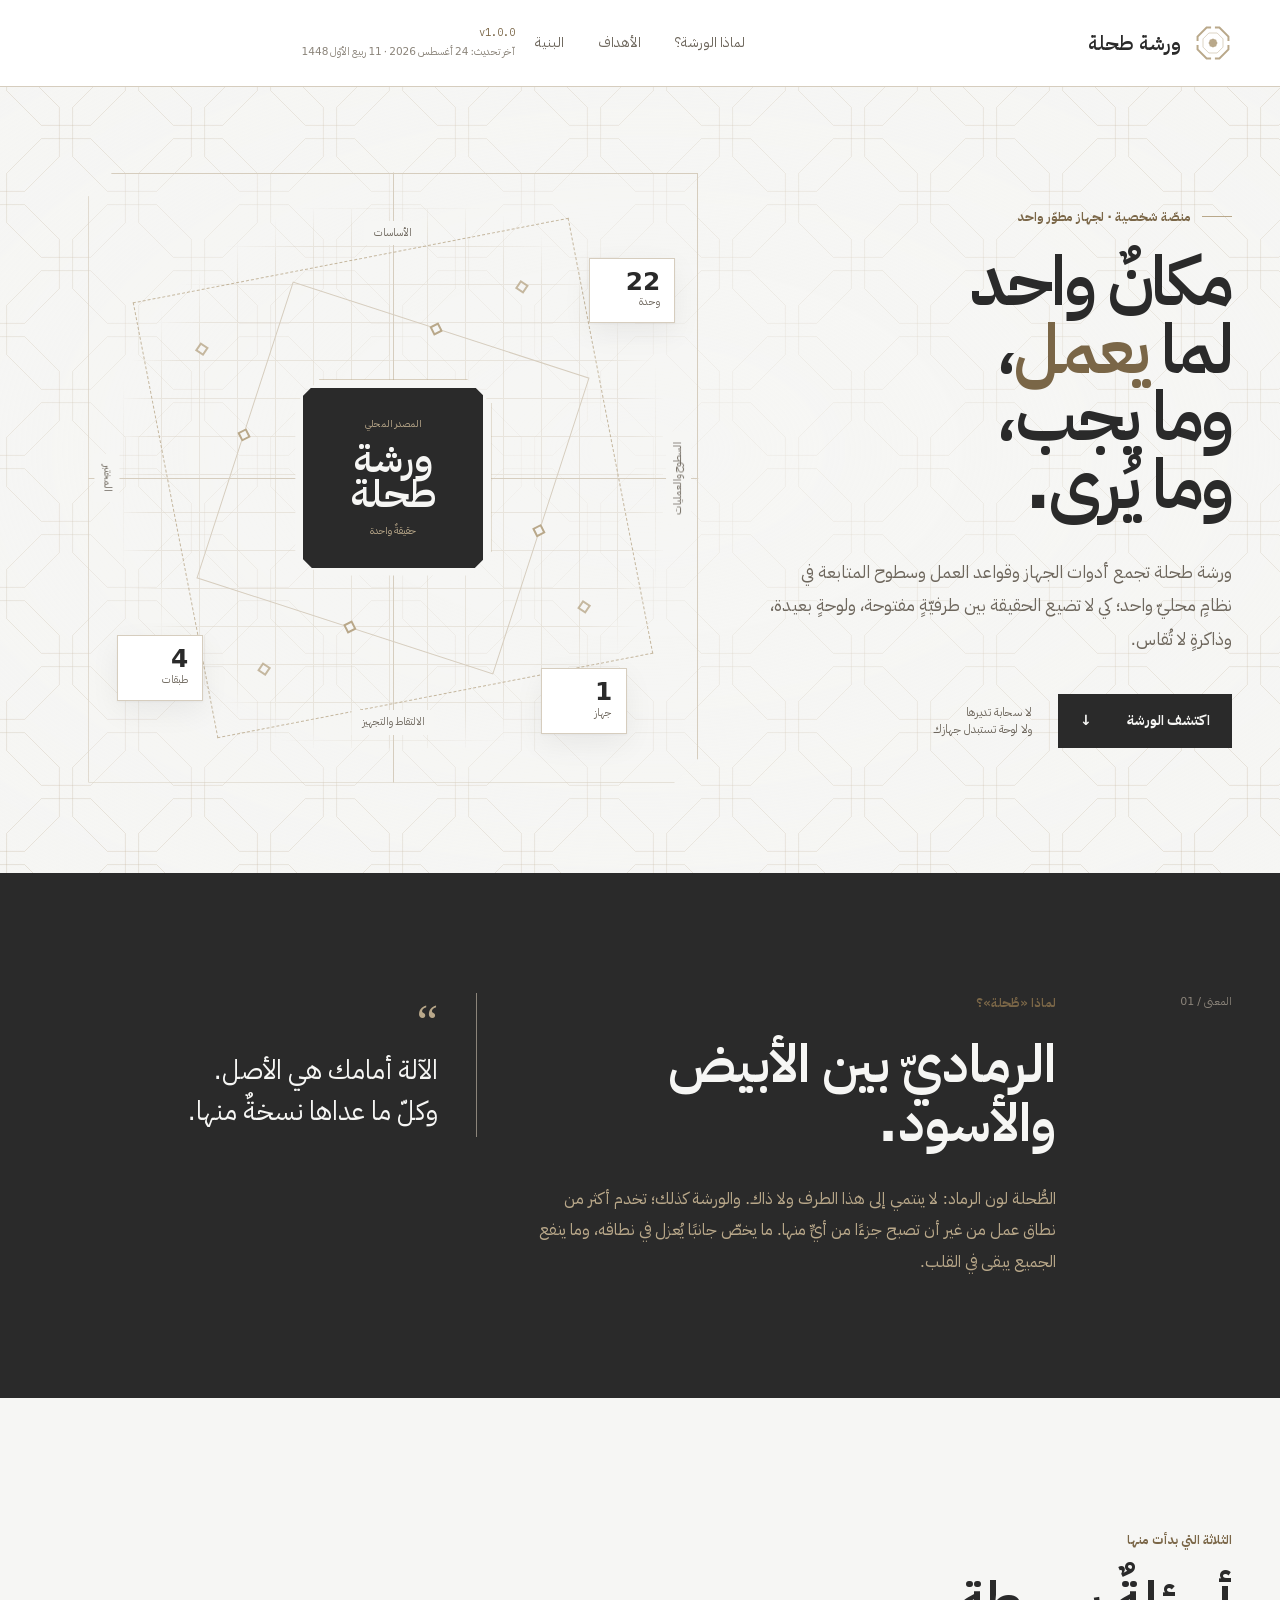
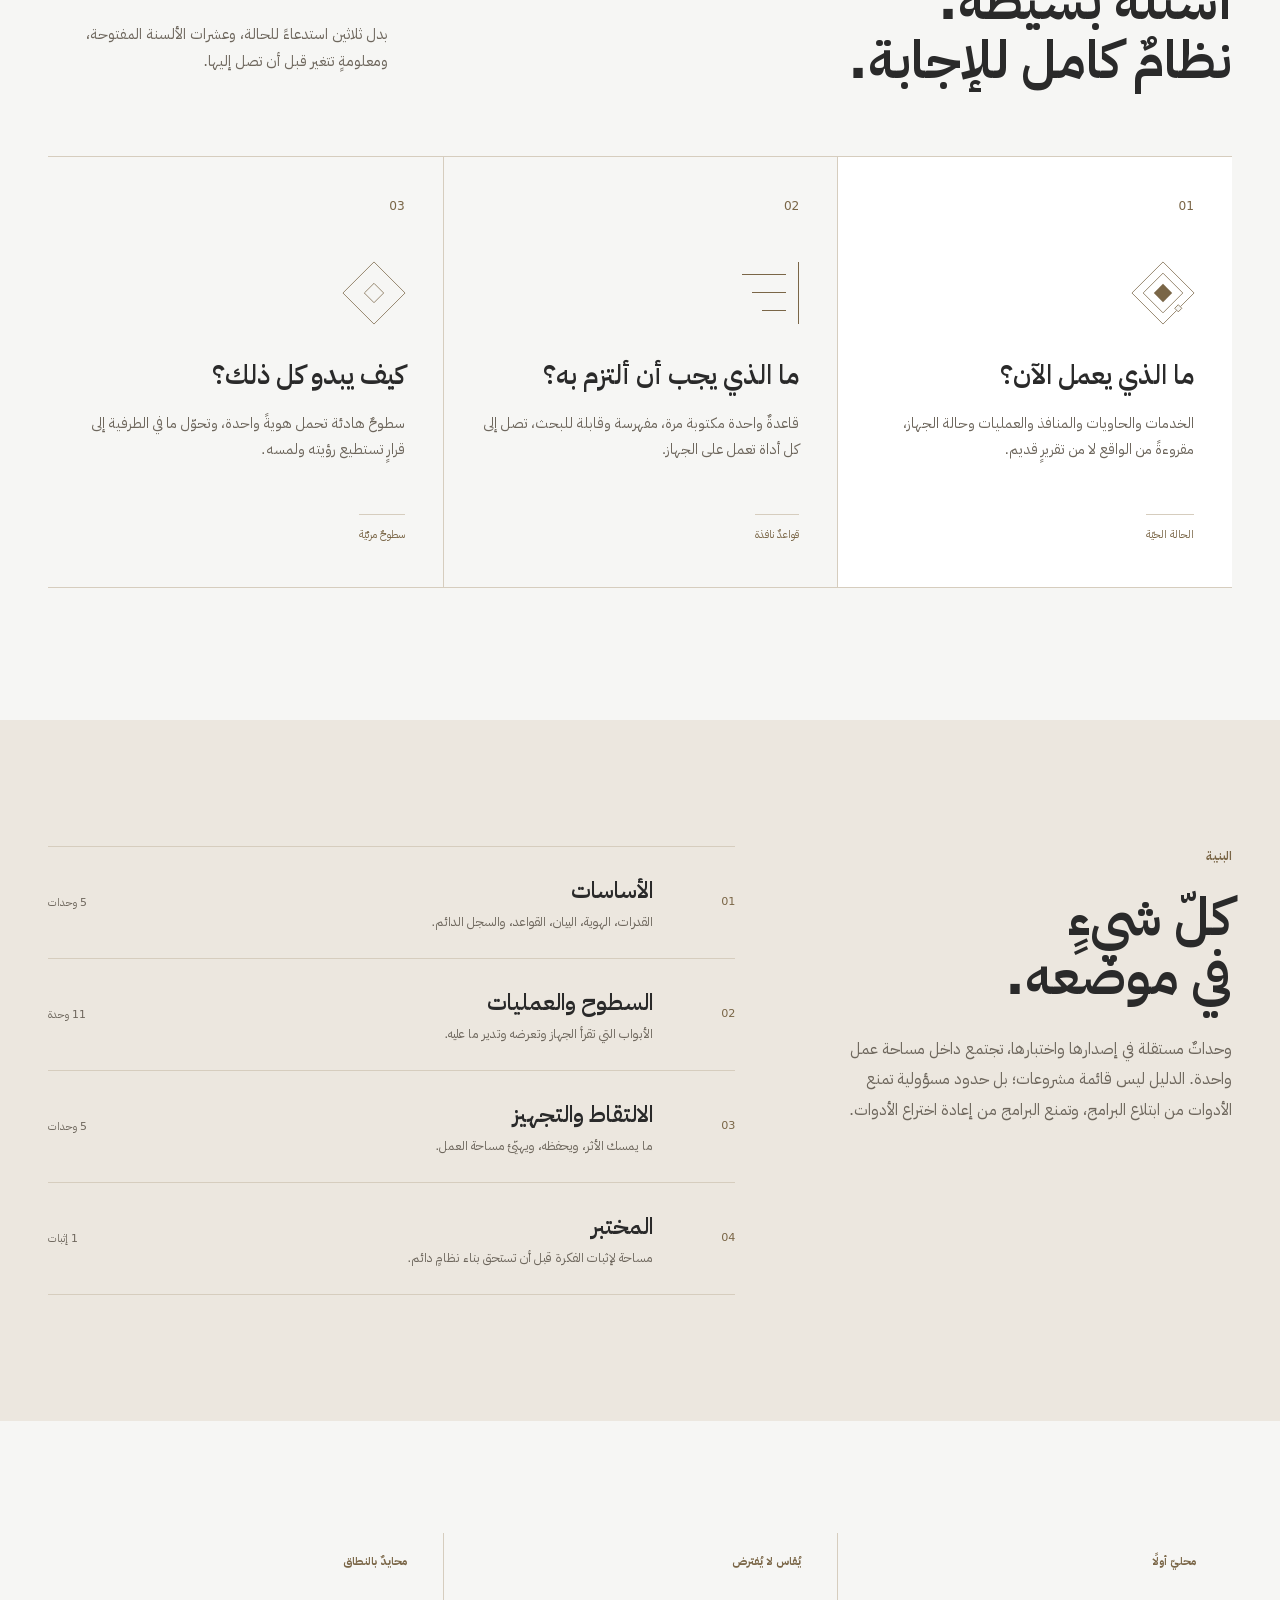
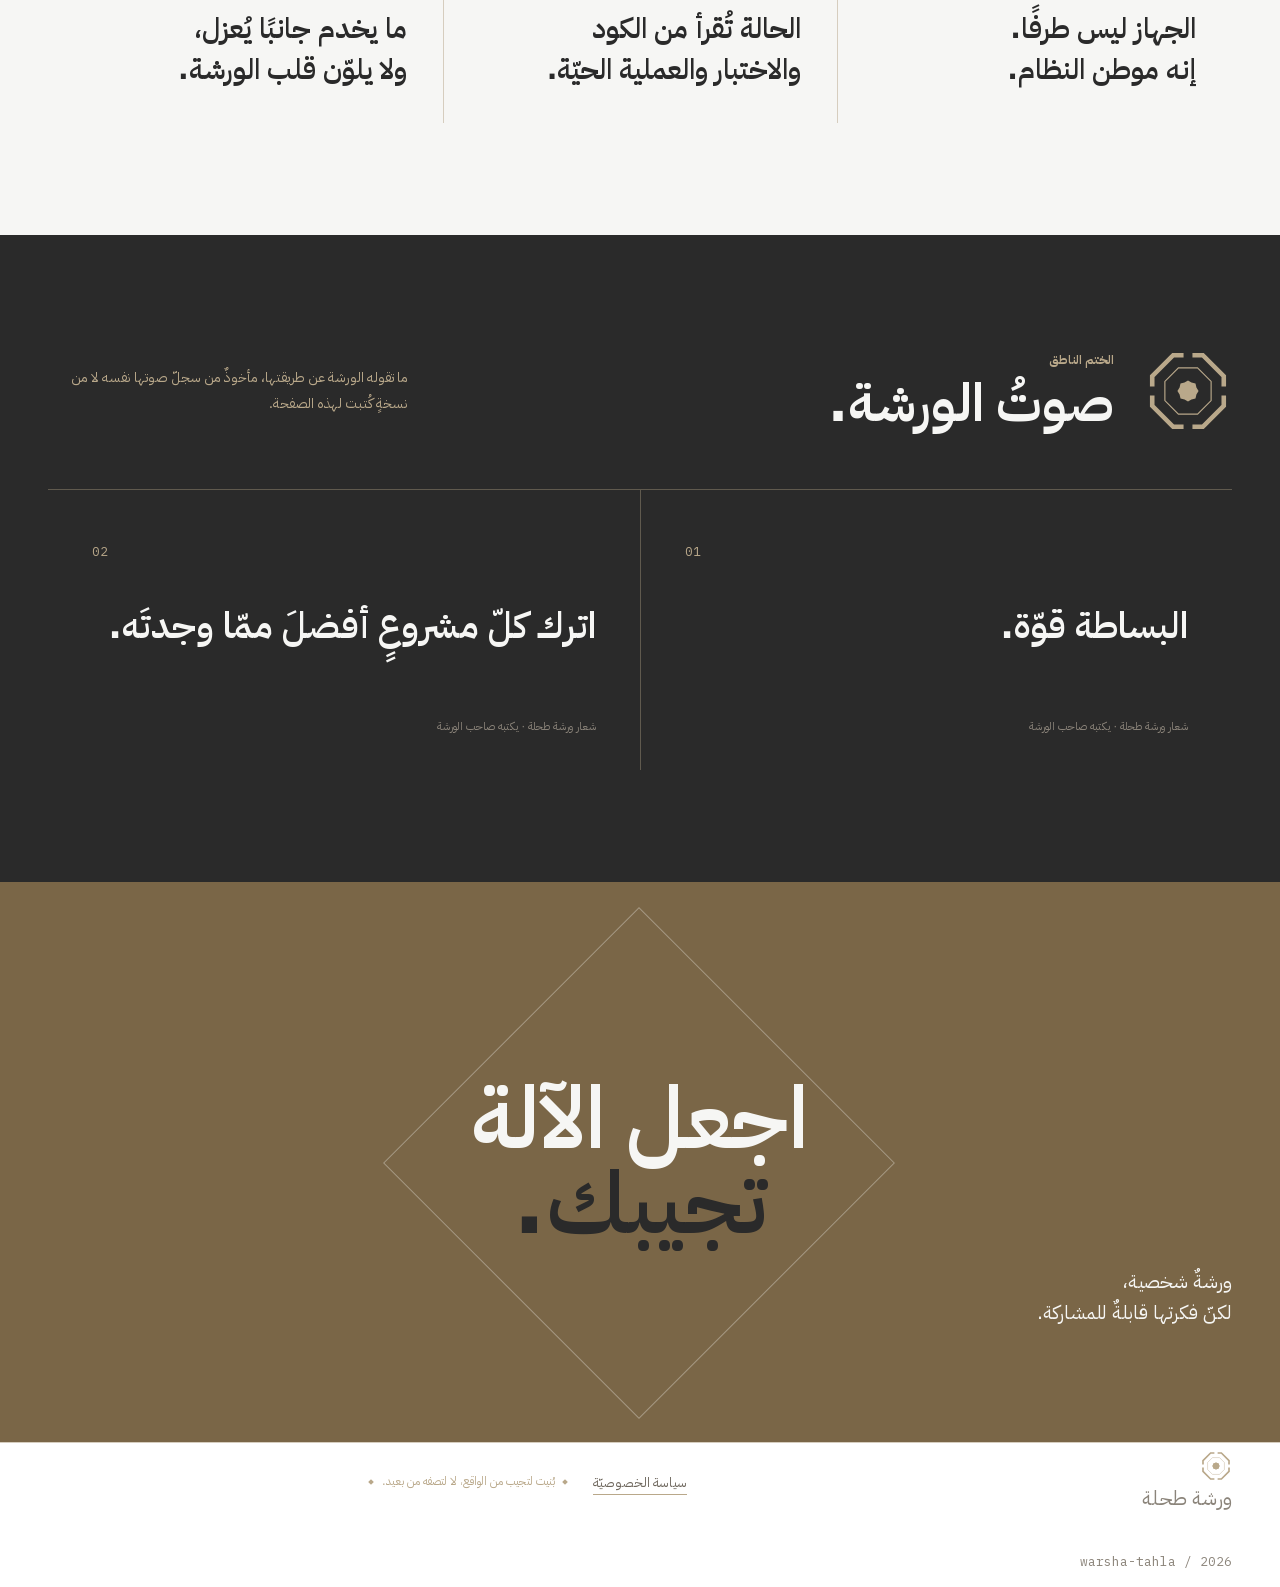
==== index.html @ 2d92975a "The header obeys the identity, and the privacy link is somewhere you can see it" ====
<!doctype html>
<html lang="ar" dir="rtl">
  <head>
    <meta charset="utf-8">
    <meta name="viewport" content="width=device-width, initial-scale=1">
    <meta name="description" content="ورشة طحلة — منصّة شخصية تجمع أدوات جهاز المطوّر وقواعده وسطوحه في مكان واحد.">
    <meta name="theme-color" content="#ece7df">
    <title>ورشة طحلة — مكانٌ واحد لما يعمل وما يجب وما يُرى</title>
    <link rel="icon" type="image/svg+xml" href="./assets/almukhtar-identity/marks/mark.svg">
    <link rel="stylesheet" href="./assets/almukhtar-identity/css/tokens.css">
    <link rel="stylesheet" href="./assets/almukhtar-identity/css/base.css">
    <link rel="stylesheet" href="./assets/almukhtar-identity/css/primitives.css">
    <link rel="stylesheet" href="./styles.css">
  </head>
  <body class="mz-sheet">
    <header class="mz-topbar mz-topbar--flush">
      <div class="site-header mz-topbar-frame">
      <a class="wordmark mz-brand" href="#top" aria-label="ورشة طحلة — الصفحة الرئيسية">
        <img class="wordmark-mark" src="./assets/almukhtar-identity/marks/mark.svg" alt="" width="40" height="40">
        <span>ورشة طحلة</span>
      </a>
      <nav class="mz-topbar-center" aria-label="التنقّل الرئيسي">
        <a href="#purpose">لماذا الورشة؟</a>
        <a href="#goals">الأهداف</a>
        <a href="#architecture">البنية</a>
      </nav>
      <p class="build-stamp"><span dir="ltr">v1.0.0</span><span>آخر تحديث: 24 أغسطس 2026 · 11 ربيع الأوّل 1448</span></p>
      </div>
    </header>

    <main id="top">
      <section class="hero" aria-labelledby="hero-title">
        <div class="hero-copy">
          <p class="eyebrow"><span></span> منصّة شخصية · لجهاز مطوّر واحد</p>
          <h1 id="hero-title">مكانٌ واحد<br>لما <em>يعمل</em>، وما يجب،<br>وما يُرى.</h1>
          <p class="hero-lead">ورشة طحلة تجمع أدوات الجهاز وقواعد العمل وسطوح المتابعة في نظامٍ محليّ واحد؛ كي لا تضيع الحقيقة بين طرفيّةٍ مفتوحة، ولوحةٍ بعيدة، وذاكرةٍ لا تُقاس.</p>
          <div class="hero-actions">
            <a class="primary-action" href="#goals">اكتشف الورشة <span aria-hidden="true">↓</span></a>
            <span class="quiet-note">لا سحابة تديرها<br>ولا لوحة تستبدل جهازك</span>
          </div>
        </div>

        <div class="workshop-map" role="img" aria-label="مخطط يضع ورشة طحلة في مركز أربع طبقات: الأساسات، السطوح والعمليات، الالتقاط والتجهيز، والمختبر">
          <div class="map-grid" aria-hidden="true"></div>
          <span class="map-label label-top">الأساسات</span>
          <span class="map-label label-right">السطوح والعمليات</span>
          <span class="map-label label-bottom">الالتقاط والتجهيز</span>
          <span class="map-label label-left">المختبر</span>
          <div class="orbit orbit-outer" aria-hidden="true">
            <i class="node n1"></i><i class="node n2"></i><i class="node n3"></i><i class="node n4"></i>
          </div>
          <div class="orbit orbit-inner" aria-hidden="true">
            <i class="node n5"></i><i class="node n6"></i><i class="node n7"></i><i class="node n8"></i>
          </div>
          <div class="map-core">
            <span class="core-kicker">المصدر المحلي</span>
            <strong>ورشة<br>طحلة</strong>
            <small>حقيقةٌ واحدة</small>
          </div>
          <span class="map-count count-one"><b>22</b> وحدة</span>
          <span class="map-count count-two"><b>4</b> طبقات</span>
          <span class="map-count count-three"><b>1</b> جهاز</span>
        </div>
      </section>

      <section class="manifesto" id="purpose" aria-labelledby="purpose-title">
        <div class="section-number">01 / المعنى</div>
        <div class="manifesto-copy">
          <p class="section-kicker">لماذا «طُحلة»؟</p>
          <h2 id="purpose-title">الرماديّ بين الأبيض والأسود.</h2>
          <p>الطُّحلة لون الرماد: لا ينتمي إلى هذا الطرف ولا ذاك. والورشة كذلك؛ تخدم أكثر من نطاق عمل من غير أن تصبح جزءًا من أيٍّ منها. ما يخصّ جانبًا يُعزل في نطاقه، وما ينفع الجميع يبقى في القلب.</p>
        </div>
        <blockquote>
          <span aria-hidden="true">“</span>
          <p>الآلة أمامك هي الأصل.<br>وكلّ ما عداها نسخةٌ منها.</p>
        </blockquote>
      </section>

      <section class="goals" id="goals" aria-labelledby="goals-title">
        <div class="section-heading">
          <div>
            <p class="section-kicker">الثلاثة التي بدأت منها</p>
            <h2 id="goals-title">أسئلةٌ بسيطة.<br>نظامٌ كامل للإجابة.</h2>
          </div>
          <p>بدل ثلاثين استدعاءً للحالة، وعشرات الألسنة المفتوحة، ومعلومةٍ تتغير قبل أن تصل إليها.</p>
        </div>

        <div class="goal-list">
          <article class="goal-card goal-active">
            <span class="goal-index">01</span>
            <div class="goal-icon pulse-icon" aria-hidden="true"><i></i></div>
            <h3>ما الذي يعمل الآن؟</h3>
            <p>الخدمات والحاويات والمنافذ والعمليات وحالة الجهاز، مقروءةً من الواقع لا من تقريرٍ قديم.</p>
            <span class="goal-tag">الحالة الحيّة</span>
          </article>
          <article class="goal-card">
            <span class="goal-index">02</span>
            <div class="goal-icon rule-icon" aria-hidden="true"><i></i><i></i><i></i></div>
            <h3>ما الذي يجب أن ألتزم به؟</h3>
            <p>قاعدةٌ واحدة مكتوبة مرة، مفهرسة وقابلة للبحث، تصل إلى كل أداة تعمل على الجهاز.</p>
            <span class="goal-tag">قواعدٌ نافذة</span>
          </article>
          <article class="goal-card">
            <span class="goal-index">03</span>
            <div class="goal-icon view-icon" aria-hidden="true"><i></i></div>
            <h3>كيف يبدو كل ذلك؟</h3>
            <p>سطوحٌ هادئة تحمل هويةً واحدة، وتحوّل ما في الطرفية إلى قرارٍ تستطيع رؤيته ولمسه.</p>
            <span class="goal-tag">سطوحٌ مرئيّة</span>
          </article>
        </div>
      </section>

      <section class="architecture" id="architecture" aria-labelledby="architecture-title">
        <div class="architecture-copy">
          <p class="section-kicker">البنية</p>
          <h2 id="architecture-title">كلّ شيءٍ<br>في موضعه.</h2>
          <p>وحداتٌ مستقلة في إصدارها واختبارها، تجتمع داخل مساحة عمل واحدة. الدليل ليس قائمة مشروعات؛ بل حدود مسؤولية تمنع الأدوات من ابتلاع البرامج، وتمنع البرامج من إعادة اختراع الأدوات.</p>
        </div>
        <ol class="layer-list">
          <li>
            <span class="layer-number">01</span>
            <div><h3>الأساسات</h3><p>القدرات، الهوية، البيان، القواعد، والسجل الدائم.</p></div>
            <span class="layer-count">5 وحدات</span>
          </li>
          <li>
            <span class="layer-number">02</span>
            <div><h3>السطوح والعمليات</h3><p>الأبواب التي تقرأ الجهاز وتعرضه وتدير ما عليه.</p></div>
            <span class="layer-count">11 وحدة</span>
          </li>
          <li>
            <span class="layer-number">03</span>
            <div><h3>الالتقاط والتجهيز</h3><p>ما يمسك الأثر، ويحفظه، ويهيّئ مساحة العمل.</p></div>
            <span class="layer-count">5 وحدات</span>
          </li>
          <li>
            <span class="layer-number">04</span>
            <div><h3>المختبر</h3><p>مساحة لإثبات الفكرة قبل أن تستحق بناء نظامٍ دائم.</p></div>
            <span class="layer-count">1 إثبات</span>
          </li>
        </ol>
      </section>


      <section class="principles" aria-label="مبادئ الورشة">
        <article><span>محليّ أولًا</span><h3>الجهاز ليس طرفًا.<br>إنه موطن النظام.</h3></article>
        <article><span>يُقاس لا يُفترض</span><h3>الحالة تُقرأ من الكود<br>والاختبار والعملية الحيّة.</h3></article>
        <article><span>محايدٌ بالنطاق</span><h3>ما يخدم جانبًا يُعزل،<br>ولا يلوّن قلب الورشة.</h3></article>
      </section>

      <section class="voice" aria-labelledby="voice-title">
        <div class="voice-head">
          <img src="./assets/almukhtar-identity/marks/mark.svg" alt="" width="88" height="88">
          <div>
            <p class="section-kicker">الختم الناطق</p>
            <h2 id="voice-title">صوتُ الورشة.</h2>
          </div>
          <p>ما تقوله الورشة عن طريقتها، مأخوذٌ من سجلّ صوتها نفسه لا من نسخةٍ كُتبت لهذه الصفحة.</p>
        </div>
        <div class="voice-mottos">
        <!-- voice:start -->
          <blockquote class="voice-motto">
            <span class="voice-index" dir="ltr">01</span>
            <p>البساطة قوّة.</p>
            <cite>شعار ورشة طحلة · يكتبه صاحب الورشة</cite>
          </blockquote>
          <blockquote class="voice-motto">
            <span class="voice-index" dir="ltr">02</span>
            <p>اترك كلّ مشروعٍ أفضلَ ممّا وجدتَه.</p>
            <cite>شعار ورشة طحلة · يكتبه صاحب الورشة</cite>
          </blockquote>
        <!-- voice:end -->
        </div>
      </section>

      <section class="closing">
        <p>ورشةٌ شخصية،<br>لكنّ فكرتها قابلةٌ للمشاركة.</p>
        <h2>اجعل الآلة<br><em>تجيبك.</em></h2>
      </section>
    </main>

    <footer class="mz-footer mz-footer--document mz-footer--flush">
      <div class="footer-frame mz-footer-frame">
      <div class="mz-footer-id"><a class="wordmark footer-mark" href="#top"><img class="wordmark-mark" src="./assets/almukhtar-identity/marks/mark.svg" alt="" width="32" height="32"><span>ورشة طحلة</span></a></div>
      <p class="footer-legal"><a href="./privacy.html">سياسة الخصوصيّة</a></p>
      <p class="mz-footer-seal">بُنيت لتجيب من الواقع، لا لتصفه من بعيد.</p>
      <p class="mz-footer-stamp" dir="ltr">warsha-tahla / 2026</p>
      </div>
    </footer>
  </body>
</html>
---- assets/almukhtar-identity/css/tokens.css ----
/* Identity tokens — authored in the package as the single source of truth. */

/* ── الفاتح — الأساس — 56 رمزًا ─────────────────────────────── */
:root {
  --paper:            #f6f6f4;
  --panel:            #ffffff;
  --sand:             #ece7df;
  --edge:             #d6cdbe;
  --edge-soft:        #e6e0d6;
  --gold:             #b9a88a;
  --gold-ink:         #7a6647;
  --gold-wash:        #f2ede4;
  --ink:              #2a2a2a;
  --ink-soft:         #6e675d;
  --stone:            #8b847a;
  --girih:            url("data:image/svg+xml,<svg xmlns='http://www.w3.org/2000/svg' width='132' height='132' viewBox='0 0 132 132'><path d='M59.4,24.6L24.6,59.4L-24.6,59.4L-59.4,24.6L-59.4,-24.6L-24.6,-59.4L24.6,-59.4L59.4,-24.6Z M191.4,24.6L156.6,59.4L107.4,59.4L72.6,24.6L72.6,-24.6L107.4,-59.4L156.6,-59.4L191.4,-24.6Z M59.4,156.6L24.6,191.4L-24.6,191.4L-59.4,156.6L-59.4,107.4L-24.6,72.6L24.6,72.6L59.4,107.4Z M191.4,156.6L156.6,191.4L107.4,191.4L72.6,156.6L72.6,107.4L107.4,72.6L156.6,72.6L191.4,107.4Z M125.4,90.6L90.6,125.4L41.4,125.4L6.6,90.6L6.6,41.4L41.4,6.6L90.6,6.6L125.4,41.4Z' fill='none' stroke='%23b9a88a' stroke-width='1' stroke-opacity='.28'/></svg>");
  --code-bg:          #fbfaf8;
  --signal-ok:        #0f7b3e;
  --signal-ok-wash:   #e8f6ec;
  --signal-warn:      #b45309;
  --signal-warn-wash: #fef4e8;
  --signal-bad:       #c62828;
  --signal-bad-wash:  #fdeaea;
  --signal-idle:      #6e675d;
  --signal-idle-wash: #eeece7;
  /* السلّم — ستّةُ ألوانٍ للحساب والوسم، حِبرًا وغُسالةً كالإشارات — ADR-0006 */
  --accent-gold:        #7a6647;
  --accent-gold-wash:   #f2ede4;
  --accent-clay:        #9a5b3f;
  --accent-clay-wash:   #f7ece7;
  --accent-olive:       #5d6b35;
  --accent-olive-wash:  #eff1e6;
  --accent-teal:        #2f6b66;
  --accent-teal-wash:   #e9f1f0;
  --accent-indigo:      #4a5580;
  --accent-indigo-wash: #eceef4;
  --accent-plum:        #74476b;
  --accent-plum-wash:   #f3eaf1;
  --face-ar:          "IBM Plex Sans Arabic", system-ui, -apple-system, "Segoe UI", "Noto Sans Arabic", "Geeza Pro", sans-serif;
  --face-mono:        "IBM Plex Mono", ui-monospace, SFMono-Regular, Menlo, Consolas, monospace;
  /* المقياس الثابت — قاعُه 12.8px: لا نصّ واجهةٍ دونه، والوسم 14px، ومتن القراءة 16.8-18px */
  --size-2xs:         .8rem;
  --size-xs:          .88rem;
  --size-sm:          .95rem;
  --size-md:          1.05rem;
  --size-lg:          1.125rem;
  --size-xl:          1.3rem;
  /* المقياس السائل — الصفر متنُ قراءةٍ يبدأ 16px على الهاتف وينتهي 18px على المكتب */
  --step-0:           clamp(1rem, .95rem + .3vw, 1.125rem);
  --step-1:           clamp(1.125rem, 1.05rem + .35vw, 1.3rem);
  --step-2:           clamp(1.18rem, 1.06rem + .5vw, 1.45rem);
  --step-3:           clamp(1.4rem, 1.2rem + .9vw, 1.95rem);
  --step-4:           clamp(1.8rem, 1.4rem + 1.8vw, 2.8rem);
  --gutter:           clamp(1.25rem, 4vw, 4.5rem);
  --chamfer:          14px;
  /* Rhythm: one height for every control in a row, one rail for the page head — ADR-0035. */
  --control-sm:       27px;
  --control:          34px;
  --control-lg:       42px;
  /* The rail holds a 38px mark plus its padding and still breathes; 3.4rem left none. */
  --rail:             4.25rem;
  /* One size for the unit mark in a bar, so six surfaces stop choosing six. */
  --brand-mark:       38px;
  /* One duration for every short motion; differing timings read as confusion. */
  --quick:            130ms cubic-bezier(.2, .6, .2, 1);
  /* Three steps of elevation: flush, raised, and floating over everything. */
  --lift-sm:          0 1px 2px rgb(0 0 0 / .05);
  --lift:             0 1px 2px rgb(0 0 0 / .04), 0 10px 30px rgb(0 0 0 / .06);
  --lift-lg:          0 2px 6px rgb(0 0 0 / .06), 0 24px 64px rgb(0 0 0 / .18);
}

/* ── الداكن — يتبع نظام الجهاز — 33 رمزًا ─────────────────────────────── */
@media (prefers-color-scheme: dark) {
  :root {
    --paper:            #191817;
    --panel:            #211f1d;
    --sand:             #232120;
    --edge:             #3a352f;
    --edge-soft:        #2c2926;
    --gold:             #b9a88a;
    --gold-ink:         #cdbb96;
    --gold-wash:        #23211d;
    --ink:              #ede8df;
    --ink-soft:         #a29a8e;
    --stone:            #7d766c;
    --girih:            url("data:image/svg+xml,<svg xmlns='http://www.w3.org/2000/svg' width='132' height='132' viewBox='0 0 132 132'><path d='M59.4,24.6L24.6,59.4L-24.6,59.4L-59.4,24.6L-59.4,-24.6L-24.6,-59.4L24.6,-59.4L59.4,-24.6Z M191.4,24.6L156.6,59.4L107.4,59.4L72.6,24.6L72.6,-24.6L107.4,-59.4L156.6,-59.4L191.4,-24.6Z M59.4,156.6L24.6,191.4L-24.6,191.4L-59.4,156.6L-59.4,107.4L-24.6,72.6L24.6,72.6L59.4,107.4Z M191.4,156.6L156.6,191.4L107.4,191.4L72.6,156.6L72.6,107.4L107.4,72.6L156.6,72.6L191.4,107.4Z M125.4,90.6L90.6,125.4L41.4,125.4L6.6,90.6L6.6,41.4L41.4,6.6L90.6,6.6L125.4,41.4Z' fill='none' stroke='%23b9a88a' stroke-width='1' stroke-opacity='.20'/></svg>");
    --code-bg:          #1c1b19;
    --signal-ok:        #4fd17d;
    --signal-ok-wash:   #14271b;
    --signal-warn:      #f5a742;
    --signal-warn-wash: #2c2113;
    --signal-bad:       #ff7a7a;
    --signal-bad-wash:  #2e1a1a;
    --signal-idle:      #a29a8e;
    --signal-idle-wash: #242220;
    /* السلّم — ستّةُ ألوانٍ للحساب والوسم، حِبرًا وغُسالةً كالإشارات — ADR-0006 */
    --accent-gold:        #cdbb96;
    --accent-gold-wash:   #23211d;
    --accent-clay:        #dd9b76;
    --accent-clay-wash:   #2a2019;
    --accent-olive:       #adbc78;
    --accent-olive-wash:  #222417;
    --accent-teal:        #79c4bd;
    --accent-teal-wash:   #172624;
    --accent-indigo:      #a3aedd;
    --accent-indigo-wash: #1e2130;
    --accent-plum:        #cf9ac0;
    --accent-plum-wash:   #2a1e28;
  }
}

/* ── الفاتح — اختيارٌ صريح يغلب النظام — 33 رمزًا ─────────────────────────────── */
:root[data-theme="light"] {
  --paper:            #f6f6f4;
  --panel:            #ffffff;
  --sand:             #ece7df;
  --edge:             #d6cdbe;
  --edge-soft:        #e6e0d6;
  --gold:             #b9a88a;
  --gold-ink:         #7a6647;
  --gold-wash:        #f2ede4;
  --ink:              #2a2a2a;
  --ink-soft:         #6e675d;
  --stone:            #8b847a;
  --code-bg:          #fbfaf8;
  --signal-ok:        #0f7b3e;
  --signal-ok-wash:   #e8f6ec;
  --signal-warn:      #b45309;
  --signal-warn-wash: #fef4e8;
  --signal-bad:       #c62828;
  --signal-bad-wash:  #fdeaea;
  --signal-idle:      #6e675d;
  --signal-idle-wash: #eeece7;
  /* السلّم — ستّةُ ألوانٍ للحساب والوسم، حِبرًا وغُسالةً كالإشارات — ADR-0006 */
  --accent-gold:        #7a6647;
  --accent-gold-wash:   #f2ede4;
  --accent-clay:        #9a5b3f;
  --accent-clay-wash:   #f7ece7;
  --accent-olive:       #5d6b35;
  --accent-olive-wash:  #eff1e6;
  --accent-teal:        #2f6b66;
  --accent-teal-wash:   #e9f1f0;
  --accent-indigo:      #4a5580;
  --accent-indigo-wash: #eceef4;
  --accent-plum:        #74476b;
  --accent-plum-wash:   #f3eaf1;
  --girih:            url("data:image/svg+xml,<svg xmlns='http://www.w3.org/2000/svg' width='132' height='132' viewBox='0 0 132 132'><path d='M59.4,24.6L24.6,59.4L-24.6,59.4L-59.4,24.6L-59.4,-24.6L-24.6,-59.4L24.6,-59.4L59.4,-24.6Z M191.4,24.6L156.6,59.4L107.4,59.4L72.6,24.6L72.6,-24.6L107.4,-59.4L156.6,-59.4L191.4,-24.6Z M59.4,156.6L24.6,191.4L-24.6,191.4L-59.4,156.6L-59.4,107.4L-24.6,72.6L24.6,72.6L59.4,107.4Z M191.4,156.6L156.6,191.4L107.4,191.4L72.6,156.6L72.6,107.4L107.4,72.6L156.6,72.6L191.4,107.4Z M125.4,90.6L90.6,125.4L41.4,125.4L6.6,90.6L6.6,41.4L41.4,6.6L90.6,6.6L125.4,41.4Z' fill='none' stroke='%23b9a88a' stroke-width='1' stroke-opacity='.28'/></svg>");
}

/* ── الداكن — اختيارٌ صريح يغلب النظام — 33 رمزًا ─────────────────────────────── */
:root[data-theme="dark"] {
  --paper:            #191817;
  --panel:            #211f1d;
  --sand:             #232120;
  --edge:             #3a352f;
  --edge-soft:        #2c2926;
  --gold:             #b9a88a;
  --gold-ink:         #cdbb96;
  --gold-wash:        #23211d;
  --ink:              #ede8df;
  --ink-soft:         #a29a8e;
  --stone:            #7d766c;
  --code-bg:          #1c1b19;
  --signal-ok:        #4fd17d;
  --signal-ok-wash:   #14271b;
  --signal-warn:      #f5a742;
  --signal-warn-wash: #2c2113;
  --signal-bad:       #ff7a7a;
  --signal-bad-wash:  #2e1a1a;
  --signal-idle:      #a29a8e;
  --signal-idle-wash: #242220;
  /* السلّم — ستّةُ ألوانٍ للحساب والوسم، حِبرًا وغُسالةً كالإشارات — ADR-0006 */
  --accent-gold:        #cdbb96;
  --accent-gold-wash:   #23211d;
  --accent-clay:        #dd9b76;
  --accent-clay-wash:   #2a2019;
  --accent-olive:       #adbc78;
  --accent-olive-wash:  #222417;
  --accent-teal:        #79c4bd;
  --accent-teal-wash:   #172624;
  --accent-indigo:      #a3aedd;
  --accent-indigo-wash: #1e2130;
  --accent-plum:        #cf9ac0;
  --accent-plum-wash:   #2a1e28;
  --girih:            url("data:image/svg+xml,<svg xmlns='http://www.w3.org/2000/svg' width='132' height='132' viewBox='0 0 132 132'><path d='M59.4,24.6L24.6,59.4L-24.6,59.4L-59.4,24.6L-59.4,-24.6L-24.6,-59.4L24.6,-59.4L59.4,-24.6Z M191.4,24.6L156.6,59.4L107.4,59.4L72.6,24.6L72.6,-24.6L107.4,-59.4L156.6,-59.4L191.4,-24.6Z M59.4,156.6L24.6,191.4L-24.6,191.4L-59.4,156.6L-59.4,107.4L-24.6,72.6L24.6,72.6L59.4,107.4Z M191.4,156.6L156.6,191.4L107.4,191.4L72.6,156.6L72.6,107.4L107.4,72.6L156.6,72.6L191.4,107.4Z M125.4,90.6L90.6,125.4L41.4,125.4L6.6,90.6L6.6,41.4L41.4,6.6L90.6,6.6L125.4,41.4Z' fill='none' stroke='%23b9a88a' stroke-width='1' stroke-opacity='.20'/></svg>");
}
---- assets/almukhtar-identity/css/base.css ----
/* Base styles for font faces, page container, and chamfer polygon utilities (all classes prefixed with mz-). */

/* IBM Plex Sans Arabic and IBM Plex Mono webfont definitions with local woff2 sources under OFL license. */

@font-face { font-family: 'IBM Plex Sans Arabic'; font-weight: 300; font-style: normal; font-display: swap;
             src: url('../fonts/arabic/plex-arabic-300.woff2') format('woff2'); }
@font-face { font-family: 'IBM Plex Sans Arabic'; font-weight: 400; font-style: normal; font-display: swap;
             src: url('../fonts/arabic/plex-arabic-400.woff2') format('woff2'); }
@font-face { font-family: 'IBM Plex Sans Arabic'; font-weight: 600; font-style: normal; font-display: swap;
             src: url('../fonts/arabic/plex-arabic-600.woff2') format('woff2'); }
@font-face { font-family: 'IBM Plex Sans Arabic'; font-weight: 700; font-style: normal; font-display: swap;
             src: url('../fonts/arabic/plex-arabic-700.woff2') format('woff2'); }

@font-face { font-family: 'IBM Plex Mono'; font-weight: 300; font-style: normal; font-display: swap;
             src: url('../fonts/mono/plex-mono-300.woff2') format('woff2'); }
@font-face { font-family: 'IBM Plex Mono'; font-weight: 400; font-style: normal; font-display: swap;
             src: url('../fonts/mono/plex-mono-400.woff2') format('woff2'); }
@font-face { font-family: 'IBM Plex Mono'; font-weight: 500; font-style: normal; font-display: swap;
             src: url('../fonts/mono/plex-mono-500.woff2') format('woff2'); }

/* ── الأساسات ─────────────────────────────────────────────────────────────── */

* { box-sizing: border-box; }

body {
  margin: 0;
  background: var(--paper);
  color: var(--ink);
  font-family: var(--face-ar);
  -webkit-font-smoothing: antialiased;
}

button, input, select, textarea { font: inherit; color: inherit; }
button { cursor: pointer; }

/* Mono class for machine tokens, numbers, and paths; never used for narrative Arabic body text. */
.mz-code {
  font-family: var(--face-mono);
  direction: ltr;
  unicode-bidi: isolate;
  font-variant-numeric: tabular-nums;
}

/* الوسم الصغير — بالعربيّة، بلا تباعد حروف: التباعد يقطع وصل العربيّة فيفسدها */
.mz-anno {
  font-family: var(--face-ar);
  font-size: var(--size-xs);
  letter-spacing: 0;
  color: var(--stone);
}

/* A declared direction must isolate, or a run starting with punctuation borrows the paragraph's. */
[dir="ltr"], [dir="rtl"] { unicode-bidi: isolate; }

a { color: var(--gold-ink); text-decoration-thickness: 1px; text-underline-offset: 4px; }
a:hover { color: var(--ink); }

/* Default focus ring styling using outline offset. */
:where(a, button, summary, [tabindex]):focus-visible {
  outline: 2px solid var(--gold-ink);
  outline-offset: 3px;
}

/* Fixed, not on the element: a ground sized to the viewport covers a page of fourteen screens — AM-18. */
.mz-sheet {
  position: relative;
  min-height: 100vh;
  isolation: isolate;
}
.mz-sheet::before,
.mz-sheet::after {
  content: "";
  position: fixed;
  inset: 0;
  pointer-events: none;
}

/* One tile per 26s: fast enough that the eye catches it without the page feeling restless. */
.mz-sheet::before {
  z-index: -2;
  background-image: var(--girih);
  background-size: 132px 132px;
  animation: mz-girih-drift 26s linear infinite;
}

/* A centred vignette, not a fade from the top: the layer is now the viewport, so a top anchor would blank every screen below the first. */
.mz-sheet::after {
  z-index: -1;
  background: radial-gradient(ellipse 92% 76% at 50% 50%, color-mix(in srgb, var(--paper) 74%, transparent) 0%, transparent 84%);
}

.mz-sheet > * { position: relative; }

/* Grid, two gold glows, then girih: ornament is ground, never subject. */
.mz-sheet--layered::before {
  background-image:
    linear-gradient(color-mix(in srgb, var(--edge) 42%, transparent) 1px, transparent 1px),
    linear-gradient(90deg, color-mix(in srgb, var(--edge) 42%, transparent) 1px, transparent 1px),
    var(--girih);
  background-size: 44px 44px, 44px 44px, 132px 132px;
  animation: mz-ground-drift 26s linear infinite;
}

/* A period coprime with the drift, so the two never resynchronise into one visible beat. */
.mz-sheet--layered::after {
  background:
    radial-gradient(ellipse 88% 72% at 50% 50%, color-mix(in srgb, var(--paper) 68%, transparent) 0%, transparent 82%),
    radial-gradient(circle at 86% 4%, color-mix(in srgb, var(--gold) 26%, transparent), transparent 34%),
    radial-gradient(circle at 8% 92%, color-mix(in srgb, var(--gold) 18%, transparent), transparent 30%);
  animation: mz-ground-breathe 7s ease-in-out infinite;
}

/* One tile of travel each, so every layer's last frame is its first frame and no seam can appear. */
@keyframes mz-girih-drift {
  from { background-position: 0 0; }
  to   { background-position: 132px 132px; }
}
@keyframes mz-ground-drift {
  from { background-position: 0 0, 0 0, 0 0; }
  to   { background-position: 44px 44px, 44px 44px, 132px 132px; }
}

/* Only the glows move; the wash is the first layer and stays anchored to the reading area. */
@keyframes mz-ground-breathe {
  0%, 100% { background-size: auto, 100% 100%, 100% 100%; opacity: 1; }
  50%      { background-size: auto, 138% 138%, 128% 128%; opacity: .74; }
}

/* Opt-in: not every sheet is a head plus a body that fills the rest. */
.mz-sheet--column { display: flex; flex-direction: column; }

/* A document foot stays in view, while the sheet reserves the space it occupies. */
.mz-sheet--column:has(> .mz-footer) {
  --mz-footer-reserve: 4rem;
  padding-block-end: var(--mz-footer-reserve);
}
.mz-sheet--column > .mz-footer {
  position: fixed;
  z-index: 19;
  inset-inline: 0;
  inset-block-end: 0;
  inline-size: 100%;
}

@media (max-width: 760px) {
  .mz-sheet--column:has(> .mz-footer) { --mz-footer-reserve: 4.25rem; }
}

/* Chamfer polygon clip-path enforcing 45-degree corner bevels instead of border-radius. */
.mz-chamfer {
  clip-path: polygon(
    var(--chamfer) 0, 100% 0, 100% calc(100% - var(--chamfer)),
    calc(100% - var(--chamfer)) 100%, 0 100%, 0 var(--chamfer)
  );
}

/* عرض الصفحة — عمودٌ واحد بهامشٍ من الدليل */
.mz-page {
  width: min(100% - 1.5rem, 1480px);
  margin-inline: auto;
}

/* An author `display` outranks the UA's `[hidden]`, so it is honoured here once — AM-56. */
[hidden] { display: none !important; }

@media (prefers-reduced-motion: reduce) {
  * { animation: none !important; transition: none !important; }
}
---- assets/almukhtar-identity/css/primitives.css ----
/* Standardized CSS component primitives enforced by gate/gate.mjs (vars, chamfer, mz- prefix, gold contrast). */

/* Shared 45-degree chamfer polygon clip path utility. */
.mz-chamfered {
  clip-path: polygon(
    var(--chamfer) 0, 100% 0, 100% calc(100% - var(--chamfer)),
    calc(100% - var(--chamfer)) 100%, 0 100%, 0 var(--chamfer)
  );
}

/* surface — surface container component replacing legacy surface/card styles. */
.mz-surface {
  background: var(--panel);
  border: 1px solid var(--edge-soft);
  --chamfer: 6px;
  clip-path: polygon(
    var(--chamfer) 0, 100% 0, 100% calc(100% - var(--chamfer)),
    calc(100% - var(--chamfer)) 100%, 0 100%, 0 var(--chamfer)
  );
}
.mz-surface--pad { padding: 1rem 1.1rem 1.1rem; }
.mz-surface--flush { border: 0; background: none; }

/* glass — the surface lifted off the page: translucent, hairlined, and threaded with light. */
.mz-glass {
  position: relative;
  background: color-mix(in srgb, var(--panel) 88%, transparent);
  backdrop-filter: saturate(1.25) blur(10px);
  border: 1px solid color-mix(in srgb, var(--edge) 58%, transparent);
  box-shadow: var(--lift);
  --chamfer: 10px;
  clip-path: polygon(
    var(--chamfer) 0, 100% 0, 100% calc(100% - var(--chamfer)),
    calc(100% - var(--chamfer)) 100%, 0 100%, 0 var(--chamfer)
  );
}
/* Gold thread on the top edge: light falling on the panel, not an eighth colour. */
.mz-glass::before {
  content: "";
  position: absolute;
  inset-block-start: 0;
  inset-inline: 0;
  block-size: 1px;
  pointer-events: none;
  background: linear-gradient(90deg, transparent, var(--gold), transparent);
  opacity: .55;
}
/* base.css already rests every animation under prefers-reduced-motion. */
.mz-glass--sheen::after {
  content: "";
  position: absolute;
  inset: 0;
  z-index: 0;
  pointer-events: none;
  background: linear-gradient(115deg, transparent 0 44%,
              color-mix(in srgb, var(--gold) 9%, transparent) 48%, transparent 52% 100%);
  transform: translateX(-60%);
  animation: mz-sheen 14s linear infinite;
}
.mz-glass--sheen > * { position: relative; z-index: 1; }
@keyframes mz-sheen { to { transform: translateX(75%); } }

/* head — section header container replacing legacy section-head styles. */
.mz-head {
  display: flex;
  align-items: baseline;
  gap: .7rem;
  padding: .7rem .9rem;
  border-bottom: 1px solid var(--edge-soft);
}
.mz-head-index {
  flex: none;
  font-family: var(--face-mono);
  font-size: var(--size-2xs);
  color: var(--gold-ink);
  direction: ltr;
}
.mz-head-title { display: inline-flex; align-items: center; gap: .4rem; font-size: var(--size-md); font-weight: 600; margin: 0; }
.mz-head-title > .mz-icon { color: var(--gold-ink); }
.mz-head-note { font-size: var(--size-2xs); color: var(--ink-soft); margin: 0; }
.mz-head-tools { margin-inline-start: auto; display: flex; align-items: center; gap: .4rem; flex-wrap: wrap; }
/* A head's tools are a row like a toolbar's, so a field beside a button lands on one line — ADR-0055. */
.mz-head-tools > *,
.mz-head-tools .mz-btn-group > * { block-size: var(--control); align-self: center; }
.mz-head-tools .mz-tag { padding-block: 0; }

/* button — button component replacing legacy button classes. */
/* Height comes from the token, not the padding, so a mixed row lands on one line — ADR-0035. */
.mz-btn {
  display: inline-flex;
  align-items: center;
  justify-content: center;
  gap: .4rem;
  block-size: var(--control);
  padding-inline: .8rem;
  font-family: var(--face-ar);
  font-size: var(--size-xs);
  font-weight: 400;
  line-height: 1.4;
  color: var(--ink);
  background: var(--panel);
  border: 1px solid var(--edge);
  cursor: pointer;
  transition: background-color .15s ease, border-color .15s ease, color .15s ease;
  --chamfer: 6px;
  clip-path: polygon(
    var(--chamfer) 0, 100% 0, 100% calc(100% - var(--chamfer)),
    calc(100% - var(--chamfer)) 100%, 0 100%, 0 var(--chamfer)
  );
}

/* Focus ring defined via inset box-shadow to prevent clip-path clipping. */
.mz-btn:focus-visible { outline: none; box-shadow: inset 0 0 0 2px var(--gold-ink); }

.mz-btn:hover:not([disabled]) { background: var(--gold-wash); border-color: var(--gold); }
.mz-btn:active:not([disabled]) { background: var(--sand); }
.mz-btn[disabled] { color: var(--stone); background: var(--sand); cursor: not-allowed; }
.mz-btn[aria-busy="true"] { cursor: progress; color: var(--ink-soft); }

/* Primary button variant using gold accent wash and high-contrast gold-ink text. */
.mz-btn--primary { color: var(--gold-ink); background: var(--gold-wash); border-color: var(--gold); font-weight: 600; }
.mz-btn--primary:hover:not([disabled]) { background: var(--sand); border-color: var(--gold-ink); }

.mz-btn--danger { color: var(--signal-bad); background: var(--signal-bad-wash); border-color: var(--signal-bad); }
.mz-btn--danger:hover:not([disabled]) { background: var(--signal-bad); color: var(--panel); }

.mz-btn--ghost { background: transparent; }
.mz-btn--quiet { background: transparent; border-color: transparent; color: var(--ink-soft); }
.mz-btn--quiet:hover:not([disabled]) { color: var(--ink); border-color: var(--edge); background: transparent; }

.mz-btn--sm { block-size: var(--control-sm); padding-inline: .5rem; font-size: var(--size-2xs); --chamfer: 4px; }
.mz-btn--lg { block-size: var(--control-lg); padding-inline: 1.15rem; font-size: var(--size-sm); --chamfer: 8px; }

/* Filter toggle button reflecting pressed state. */
.mz-btn[aria-pressed="true"] { color: var(--gold-ink); background: var(--gold-wash); border-color: var(--gold); }

/* button — icon button component for square action buttons requiring aria-label. */
/* An icon control is the icon itself: no frame competes with the drawing, and the glyph is read at a glance. */
.mz-btn--icon { padding-inline: 0; inline-size: var(--control); aspect-ratio: 1; background: transparent; border-color: transparent; }
.mz-btn--icon:hover:not([disabled]) { background: var(--gold-wash); border-color: transparent; }
.mz-btn--icon.mz-btn--sm { inline-size: var(--control-sm); }
.mz-btn--icon.mz-btn--lg { inline-size: var(--control-lg); }
.mz-btn--icon > .mz-icon { inline-size: 1.35rem; block-size: 1.35rem; font-size: 1.35rem; }
.mz-btn--icon.mz-btn--sm > .mz-icon { inline-size: 1.2rem; block-size: 1.2rem; font-size: 1.2rem; }
.mz-btn--icon.mz-btn--lg > .mz-icon { inline-size: 1.6rem; block-size: 1.6rem; font-size: 1.6rem; }
/* :where() zeroes specificity so an icon carrying .mz-icon still decides its own size. */
.mz-btn > :where(svg) { width: 1em; height: 1em; flex: none; }

/* The icon is the button: no border, and the ground appears only on touch. */
.mz-btn--bare { background: transparent; border-color: transparent; color: var(--ink-soft); }
.mz-btn--bare:hover:not([disabled]) { background: var(--gold-wash); border-color: transparent; color: var(--gold-ink); }
.mz-btn--bare[aria-pressed="true"] { border-color: transparent; }
/* Dim the colour only: dimming the element would dim its tooltip with it. */
.mz-btn--bare[disabled] { background: transparent; color: color-mix(in srgb, var(--ink-soft) 32%, transparent); }

/* مجموعة أزرار ملتصقة — حدٌّ واحد بينها لا حدّان */
.mz-btn-group { display: inline-flex; gap: 0; }
.mz-btn-group .mz-btn + .mz-btn { margin-inline-start: -1px; }
.mz-btn-group .mz-btn:hover { position: relative; z-index: 1; }

/* icon — the shipped sprite drawn in the current colour: stroked, never filled. */
.mz-icon {
  inline-size: 1.15rem;
  block-size: 1.15rem;
  flex: none;
  display: block;
  fill: none;
  stroke: currentColor;
  stroke-width: 1.9;
  stroke-linecap: round;
  stroke-linejoin: round;
}
.mz-icon--sm { inline-size: 1rem; block-size: 1rem; }
.mz-icon--lg { inline-size: 1.25rem; block-size: 1.25rem; }
.mz-icon--reverse { rotate: 180deg; }
.mz-icon-label { display: inline-flex; align-items: center; gap: .4rem; }
.mz-icon-label > .mz-icon { color: var(--gold-ink); }

/* tip — a label that appears under a control without waiting on the browser's own delay. */
.mz-tip { position: relative; }
.mz-tip::after {
  content: attr(data-tip);
  position: absolute;
  inset-block-start: calc(100% + .45rem);
  inset-inline-end: 0;
  z-index: 60;
  padding: .3rem .55rem;
  white-space: nowrap;
  pointer-events: none;
  font-family: var(--face-ar);
  font-size: var(--size-2xs);
  line-height: 1.4;
  color: var(--paper);
  background: var(--ink);
  box-shadow: var(--lift-sm);
  opacity: 0;
  transform: translateY(-3px);
  transition: opacity var(--quick), transform var(--quick);
  --chamfer: 4px;
  clip-path: polygon(
    var(--chamfer) 0, 100% 0, 100% calc(100% - var(--chamfer)),
    calc(100% - var(--chamfer)) 100%, 0 100%, 0 var(--chamfer)
  );
}
.mz-tip:hover::after, .mz-tip:focus-visible::after { opacity: 1; transform: translateY(0); }
/* At the start of a bar the tip hangs from its start edge, or it runs off the page. */
.mz-tip--start::after { inset-inline: 0 auto; }

/* kbd — a key drawn as a key, so a shortcut is not read as prose. */
.mz-kbd {
  font-family: var(--face-mono);
  font-size: var(--size-2xs);
  color: var(--stone);
  background: var(--sand);
  border: 1px solid var(--edge-soft);
  padding: .05rem .35rem;
  line-height: 1.5;
  direction: ltr;
  white-space: nowrap;
}

/* tag — tag component for non-clickable classification chips. */
.mz-tag {
  display: inline-flex;
  align-items: center;
  gap: .3rem;
  padding: .16rem .48rem;
  font-family: var(--face-ar);
  font-size: var(--size-2xs);
  line-height: 1.5;
  color: var(--ink-soft);
  background: var(--sand);
  border: 1px solid var(--edge-soft);
  --chamfer: 4px;
  clip-path: polygon(
    var(--chamfer) 0, 100% 0, 100% calc(100% - var(--chamfer)),
    calc(100% - var(--chamfer)) 100%, 0 100%, 0 var(--chamfer)
  );
}
.mz-tag--gold { color: var(--gold-ink); background: var(--gold-wash); border-color: var(--gold); }
.mz-tag--quiet { background: transparent; color: var(--stone); }
/* وسمٌ يحمل مسارًا أو منفذًا أو فرعًا: أحاديّ ومعزول الاتّجاه، وبلا تباعد حروف. */
.mz-tag--code {
  font-family: var(--face-mono);
  direction: ltr;
  unicode-bidi: isolate;
  font-variant-numeric: tabular-nums;
  letter-spacing: 0;
}
.mz-tag--count { font-family: var(--face-mono); font-variant-numeric: tabular-nums; min-width: 1.6em; justify-content: center; }

/* signal — signal component displaying status via solid vs hollow shape before color. */
.mz-signal {
  display: inline-flex;
  align-items: center;
  gap: .35rem;
  font-size: var(--size-2xs);
  color: var(--ink-soft);
  white-space: nowrap;
}
.mz-signal::before {
  content: "";
  width: 9px;
  height: 9px;
  flex: none;
  background: currentColor;
  clip-path: polygon(30% 0, 70% 0, 100% 30%, 100% 70%, 70% 100%, 30% 100%, 0 70%, 0 30%);
}
.mz-signal--ok { color: var(--signal-ok); }
.mz-signal--warn { color: var(--signal-warn); }
.mz-signal--bad { color: var(--signal-bad); }
.mz-signal--idle { color: var(--signal-idle); }
/* الساكن مفرَّغ لا مصمت — فرقٌ يُقرأ بلا لون */
.mz-signal--idle::before { background: none; box-shadow: inset 0 0 0 1.5px currentColor; }

/* أرضيّة الصفّ حسب حالته — خفيفةٌ لا صارخة، والإشارة تبقى حاملة المعنى */
.mz-row--ok { background: var(--signal-ok-wash); }
.mz-row--warn { background: var(--signal-warn-wash); }
.mz-row--bad { background: var(--signal-bad-wash); }

/* toolbar — toolbar component for filter and search controls. */
.mz-toolbar {
  display: flex;
  align-items: center;
  gap: .45rem;
  flex-wrap: wrap;
  padding: .6rem .9rem;
}
/* The row owns the height: an --sm button and a bare tag beside a field read as three steps. */
/* A group is a wrapper, so the row reaches through it too — otherwise its buttons keep their own size. */
.mz-toolbar > *,
.mz-toolbar .mz-btn-group > *,
.mz-toolbar-end > * { block-size: var(--control); align-self: center; }
.mz-toolbar .mz-tag { padding-block: 0; }
/* field — the three controls wear one skin, so a form never mixes two shapes. */
.mz-input, .mz-select, .mz-textarea {
  font-family: var(--face-ar);
  font-size: var(--size-xs);
  color: var(--ink);
  background: var(--panel);
  border: 1px solid var(--edge);
  padding: .34rem .8rem;
  outline: none;
  --chamfer: 4px;
  clip-path: polygon(
    var(--chamfer) 0, 100% 0, 100% calc(100% - var(--chamfer)),
    calc(100% - var(--chamfer)) 100%, 0 100%, 0 var(--chamfer)
  );
}
.mz-input:focus-visible, .mz-select:focus-visible, .mz-textarea:focus-visible { box-shadow: inset 0 0 0 2px var(--gold-ink); }
/* Input and select wear the row height; only the textarea grows with its content. */
.mz-input, .mz-select { block-size: var(--control); padding-block: 0; }
.mz-input { min-width: 14rem; flex: 1 1 auto; max-width: 30rem; }
.mz-input-wrap { position: relative; min-inline-size: 14rem; flex: 1 1 auto; max-inline-size: 30rem; }
.mz-input-wrap .mz-input { inline-size: 100%; min-inline-size: 0; padding-inline-start: 2.2rem; }
.mz-input-icon {
  position: absolute;
  z-index: 1;
  inset-inline-start: .8rem;
  inset-block-start: 50%;
  translate: 0 -50%;
  color: var(--stone);
  pointer-events: none;
}
.mz-toolbar-end { margin-inline-start: auto; display: flex; gap: .4rem; align-items: center; }

/* metric — telemetry metric rail component for summary statistics. */
.mz-metric-rail {
  display: flex;
  gap: .75rem;
  overflow-x: auto;
  scrollbar-width: thin;
  padding: .25rem .15rem .8rem;
}
.mz-metric {
  position: relative;
  flex: 1 0 13rem;
  min-inline-size: 13rem;
  min-block-size: 11.5rem;
  padding: 1rem;
  display: grid;
  grid-template-columns: minmax(0, 1fr) auto;
  grid-template-rows: auto 1fr auto auto;
  align-items: start;
  overflow: hidden;
  background:
    radial-gradient(circle at 12% 8%, color-mix(in srgb, var(--gold) 18%, transparent), transparent 36%),
    var(--panel);
  border: 1px solid var(--edge);
  box-shadow: var(--lift-sm);
  --chamfer: 10px;
  clip-path: polygon(
    var(--chamfer) 0, 100% 0, 100% calc(100% - var(--chamfer)),
    calc(100% - var(--chamfer)) 100%, 0 100%, 0 var(--chamfer)
  );
  transition: transform var(--quick), border-color var(--quick), box-shadow var(--quick);
}
.mz-metric::before {
  content: "";
  position: absolute;
  inset-block-start: 0;
  inset-inline: 12% 42%;
  block-size: 2px;
  background: var(--gold);
}
.mz-metric:hover { transform: translateY(-3px); border-color: var(--gold); box-shadow: var(--lift); }
.mz-metric-head { grid-column: 1 / -1; display: flex; align-items: center; justify-content: space-between; gap: .75rem; }
.mz-metric-icon {
  inline-size: 2.5rem;
  block-size: 2.5rem;
  display: grid;
  place-items: center;
  color: var(--gold-ink);
  background: var(--gold-wash);
  border: 1px solid color-mix(in srgb, var(--gold) 68%, transparent);
  clip-path: polygon(30% 0, 70% 0, 100% 30%, 100% 70%, 70% 100%, 30% 100%, 0 70%, 0 30%);
}
.mz-metric-trend {
  display: inline-flex;
  align-items: center;
  gap: .3rem;
  padding: .18rem .42rem;
  color: var(--gold-ink);
  background: color-mix(in srgb, var(--gold-wash) 76%, transparent);
  border: 1px solid var(--edge-soft);
  font-family: var(--face-mono);
  font-size: var(--size-2xs);
  direction: ltr;
}
.mz-metric-trend .mz-icon { inline-size: .8rem; block-size: .8rem; }
.mz-metric-value {
  grid-column: 1 / -1;
  align-self: end;
  display: block;
  margin-block-start: 1.25rem;
  font-family: var(--face-mono);
  font-size: clamp(2rem, 4vw, 3rem);
  font-weight: 300;
  line-height: 1;
  letter-spacing: -.055em;
  direction: ltr;
  text-align: right;
  font-variant-numeric: tabular-nums;
}
.mz-metric-label { grid-column: 1 / -1; display: block; margin-block-start: .55rem; font-size: var(--size-sm); font-weight: 600; color: var(--ink); }
.mz-metric-note { grid-column: 1 / -1; display: block; margin-block-start: .15rem; font-size: var(--size-2xs); color: var(--stone); }

/* table — table component with sticky header support. */
.mz-table-wrap { overflow: auto; max-height: 40rem; }
.mz-table { width: 100%; border-collapse: collapse; font-size: var(--size-2xs); }
.mz-table th {
  position: sticky;
  top: 0;
  z-index: 2;
  background: var(--sand);
  color: var(--ink-soft);
  font-size: var(--size-2xs);
  font-weight: 600;
  text-align: start;
  padding: .45rem .55rem;
  border-bottom: 1px solid var(--edge);
  white-space: nowrap;
}
.mz-table td { padding: .4rem .55rem; border-bottom: 1px solid var(--edge-soft); vertical-align: middle; }
.mz-table tbody tr:last-child td { border-bottom: 0; }
.mz-table tbody tr:hover { background: var(--gold-wash); }
.mz-table .mz-num { font-family: var(--face-mono); direction: ltr; text-align: right; font-variant-numeric: tabular-nums; white-space: nowrap; }

/* pagination — bounded result navigation with a page-size control. */
.mz-pagination {
  display: grid;
  grid-template-columns: minmax(0, 1fr) auto minmax(0, 1fr);
  align-items: center;
  gap: .7rem;
  padding: .55rem .75rem;
  border-top: 1px solid var(--edge);
  background: var(--panel);
  font-size: var(--size-2xs);
}
.mz-pagination-summary { display: inline-flex; align-items: center; gap: .35rem; color: var(--stone); font-variant-numeric: tabular-nums; }
.mz-pagination-controls, .mz-pagination-pages { display: flex; align-items: center; gap: .3rem; }
.mz-pagination-pages .mz-btn { min-inline-size: var(--control-sm); padding-inline: .45rem; font-family: var(--face-mono); font-variant-numeric: tabular-nums; }
.mz-pagination-pages .mz-btn[aria-current="page"] { border-color: var(--gold); background: var(--gold-wash); color: var(--gold-ink); font-weight: 600; }
.mz-pagination-gap { min-inline-size: 1.25rem; color: var(--stone); text-align: center; }
.mz-pagination-size { display: flex; align-items: center; gap: .4rem; justify-self: end; color: var(--stone); white-space: nowrap; }
.mz-pagination-size .mz-select { block-size: var(--control-sm); min-inline-size: 4.5rem; padding-block: 0; }
@media (max-width: 760px) {
  .mz-pagination { grid-template-columns: 1fr; justify-items: center; }
  .mz-pagination-size { justify-self: center; }
}

/* row — collapsible row component for compact item detail views. */
.mz-row {
  display: grid;
  grid-template-columns: minmax(14rem, 1.5fr) minmax(12rem, 1.15fr) auto;
  gap: 1rem;
  align-items: center;
  padding: .7rem .9rem;
  border-bottom: 1px solid var(--edge-soft);
}
.mz-row:last-child { border-bottom: 0; }
.mz-row-title { display: flex; align-items: center; gap: .4rem; font-weight: 600; font-size: var(--size-sm); }
.mz-row-title > .mz-icon { color: var(--gold-ink); }
.mz-row-desc { font-size: var(--size-2xs); color: var(--ink-soft); margin-top: .2rem; }
.mz-row-tags { display: flex; gap: .3rem; flex-wrap: wrap; margin-top: .4rem; }
.mz-row-actions { display: flex; gap: .3rem; align-items: center; flex-wrap: wrap; }
/* التفاصيل تنطوي داخل الصفّ — أرخص من صفحةٍ ثانية، وتحفظ موضع القراءة */
.mz-row-detail { display: none; padding: .7rem .9rem; background: var(--code-bg); border-bottom: 1px solid var(--edge-soft); }
.mz-row-detail[open], .mz-row-detail.is-open { display: grid; grid-template-columns: repeat(auto-fit, minmax(11rem, 1fr)); gap: .5rem; }
@media (max-width: 860px) { .mz-row { grid-template-columns: 1fr; } }

/* empty — empty state container for blank dataset views. */
.mz-empty {
  display: grid;
  place-items: center;
  gap: .5rem;
  padding: 2.5rem 1rem;
  text-align: center;
  color: var(--ink-soft);
  font-size: var(--size-sm);
}
.mz-empty-hint { display: inline-flex; align-items: center; gap: .4rem; font-size: var(--size-2xs); color: var(--stone); }
/* The unit mark, faded: it fills the void by saying where you are, not by being read. */
.mz-empty-mark { inline-size: 4.5rem; block-size: 4.5rem; opacity: .45; }

/* toast — a brief, polite update with one clear reading path. */
.mz-toast-stack {
  position: fixed;
  inset-inline-start: 1rem;
  inset-block-end: 1rem;
  z-index: 90;
  display: grid;
  gap: .65rem;
  max-inline-size: calc(100vw - 2rem);
}
.mz-toast {
  position: relative;
  min-inline-size: 18rem;
  max-inline-size: 28rem;
  padding: .85rem .9rem;
  display: flex;
  align-items: flex-start;
  gap: .75rem;
  overflow: hidden;
  color: var(--ink);
  background: color-mix(in srgb, var(--panel) 94%, transparent);
  border: 1px solid var(--edge-soft);
  box-shadow: var(--lift-lg);
  backdrop-filter: saturate(1.2) blur(12px);
  --chamfer: 10px;
  clip-path: polygon(
    var(--chamfer) 0, 100% 0, 100% calc(100% - var(--chamfer)),
    calc(100% - var(--chamfer)) 100%, 0 100%, 0 var(--chamfer)
  );
  animation: mz-toast-in .24s cubic-bezier(.2, .8, .2, 1) both;
}
.mz-toast::before {
  content: "";
  position: absolute;
  inset-block: .65rem;
  inset-inline-start: 0;
  inline-size: 3px;
  background: linear-gradient(transparent, var(--gold) 22% 78%, transparent);
}
.mz-toast-icon {
  flex: none;
  inline-size: 2.25rem;
  block-size: 2.25rem;
  display: grid;
  place-items: center;
  color: var(--gold-ink);
  background: var(--gold-wash);
  border: 1px solid color-mix(in srgb, var(--gold) 62%, transparent);
  clip-path: polygon(30% 0, 70% 0, 100% 30%, 100% 70%, 70% 100%, 30% 100%, 0 70%, 0 30%);
}
.mz-toast-copy { min-inline-size: 0; flex: 1; display: grid; gap: .12rem; }
.mz-toast-title { margin: 0; font-size: var(--size-sm); font-weight: 600; line-height: 1.45; }
.mz-toast-body { margin: 0; color: var(--ink-soft); font-size: var(--size-xs); line-height: 1.6; }
.mz-toast-close {
  flex: none;
  inline-size: 1.75rem;
  block-size: 1.75rem;
  padding: 0;
  display: grid;
  place-items: center;
  color: var(--stone);
  background: transparent;
  border: 0;
  cursor: pointer;
}
.mz-toast-close:hover { color: var(--ink); background: var(--gold-wash); }
.mz-toast-close:focus-visible { outline: 1px solid var(--gold-ink); outline-offset: 2px; }
.mz-toast-close .mz-icon { inline-size: .9rem; block-size: .9rem; }
@keyframes mz-toast-in {
  from { opacity: 0; transform: translateY(.65rem) scale(.98); }
}
@media (max-width: 30rem) {
  .mz-toast-stack { inset-inline: .75rem; inset-block-end: .75rem; max-inline-size: none; }
  .mz-toast { min-inline-size: 0; max-inline-size: none; inline-size: 100%; }
}

/* topbar — topbar component for sticky site navigation headers. */
.mz-topbar {
  position: sticky;
  top: 0;
  z-index: 20;
  display: flex;
  align-items: center;
  gap: .8rem;
  padding: .55rem .9rem;
  min-block-size: var(--rail);
  background: var(--panel);
  border-bottom: 1px solid var(--edge);
}
/* Drop the bar inline padding when the row inside it sets the page width — ADR-0035. */
.mz-topbar--flush { padding-inline: 0; }

/* Glass needs a layered ground under it; over still paper there is nothing to see. */
.mz-topbar--glass {
  background: color-mix(in srgb, var(--panel) 82%, transparent);
  backdrop-filter: saturate(1.4) blur(14px);
  border-bottom: 1px solid var(--edge-soft);
}
/* One header contract: brand at the start, context in the true centre, actions at the end. */
.mz-topbar-frame {
  inline-size: 100%;
  margin-inline: auto;
  display: grid;
  grid-template-columns: minmax(0, 1fr) auto minmax(0, 1fr);
  align-items: center;
  gap: clamp(.7rem, 1.6vw, 1.25rem);
  min-block-size: var(--rail);
}
.mz-topbar-frame > .mz-brand { justify-self: start; }
.mz-topbar-center {
  min-inline-size: 0;
  display: flex;
  justify-content: center;
}
.mz-topbar-frame > .mz-topbar-end { justify-self: end; }
/* A brand is usually an anchor, and an underlined brand is the bug every surface inherited. */
.mz-brand {
  display: flex;
  align-items: center;
  gap: .55rem;
  font-weight: 600;
  font-size: var(--size-md);
  color: inherit;
  text-decoration: none;
}
/* One mark size for every bar; the six HTML width attributes this replaces disagreed. */
.mz-brand svg,
.mz-brand img,
.mz-brand > [class*="mz-mark--"] { inline-size: var(--brand-mark); block-size: var(--brand-mark); flex: none; }
.mz-brand svg,
.mz-brand > [class*="mz-mark--"] { color: var(--gold); }
.mz-brand > [class*="mz-mark--"] { font-size: var(--brand-mark); }
.mz-brand:hover b { color: var(--gold-ink); }

/* The mark breathes so the bar reads alive; base.css rests it for anyone who asks. */
.mz-brand svg,
.mz-brand img,
.mz-brand > [class*="mz-mark--"] {
  transform-origin: center;
  animation: mz-brand-breathe 6s ease-in-out infinite;
}
.mz-brand:hover svg,
.mz-brand:hover img,
.mz-brand:hover > [class*="mz-mark--"] { animation-duration: 2.4s; }
@keyframes mz-brand-breathe {
  0%, 100% { transform: scale(.9); }
  50%      { transform: scale(1.12); }
}
/* The name with a small place line under it, two lines inside the rail. */
.mz-brand-word { display: flex; flex-direction: column; line-height: 1.25; min-width: 0; }
/* The name carries the bar, so it reads a tier above the controls beside it. */
.mz-brand-word b { font-size: var(--size-lg); font-weight: 600; letter-spacing: -.01em; line-height: 1.2; }
.mz-brand-word small {
  font-family: var(--face-mono);
  font-size: var(--size-2xs);
  font-weight: 400;
  color: var(--stone);
  direction: ltr;
  unicode-bidi: plaintext;
  max-inline-size: 19rem;
  white-space: nowrap;
  overflow: hidden;
  text-overflow: ellipsis;
}
.mz-topbar-end { margin-inline-start: auto; display: flex; align-items: center; gap: .4rem; }
/* A hairline between two tool groups reads where bare spacing does not. */
.mz-topbar-rule { inline-size: 1px; block-size: 1.4rem; background: var(--edge-soft); margin-inline: .35rem; flex: none; }

/* The dated stamp every package already declares, published so a surface wears it instead of typing it. */
.mz-stamp {
  display: inline-flex;
  align-items: center;
  gap: .4rem;
  padding: .2rem .5rem .2rem .35rem;
  border: 1px solid var(--edge);
  background: var(--panel);
  font-family: var(--face-mono);
  font-size: var(--size-2xs);
  color: var(--ink-soft);
  white-space: nowrap;
  direction: ltr;
  --chamfer: 4px;
  clip-path: polygon(
    var(--chamfer) 0, 100% 0, 100% calc(100% - var(--chamfer)),
    calc(100% - var(--chamfer)) 100%, 0 100%, 0 var(--chamfer)
  );
}
.mz-stamp b {
  font-family: var(--face-mono);
  color: var(--gold-ink);
  background: var(--gold-wash);
  border: 1px solid var(--gold);
  padding: .12rem .45rem;
  font-weight: 500;
  --chamfer: 3px;
  clip-path: polygon(
    var(--chamfer) 0, 100% 0, 100% calc(100% - var(--chamfer)),
    calc(100% - var(--chamfer)) 100%, 0 100%, 0 var(--chamfer)
  );
}
.mz-stamp i { color: var(--stone); opacity: .6; font-style: normal; }
.mz-stamp time { color: var(--stone); }

/* footer — one foot for every surface, so the last line of a page reads the same everywhere. */
.mz-footer {
  border-block-start: 1px solid var(--edge);
  padding-block: .45rem;
  /* The bar above it carries this same gutter, and a foot without it puts the © and the version against the glass. */
  padding-inline: .9rem;
  margin-block-start: 0;
  background: color-mix(in srgb, var(--panel) 94%, transparent);
  backdrop-filter: blur(12px);
}
/* Drop the foot inline padding when the row inside it sets the page width — ADR-0035. */
.mz-footer--flush { padding-inline: 0; }
/* The role is explicit: a document signs itself; a dock carries live controls — ADR-0079. */
.mz-footer--document, .mz-footer--dock { position: relative; }
.mz-footer--dock { position: sticky; inset-block-end: 0; z-index: 19; }
/* A named frame makes the grid contract survive an extra wrapper and gives the gate an anatomy to verify. */
.mz-footer-frame {
  display: grid;
  grid-template-columns: 1fr auto 1fr;
  align-items: center;
  gap: clamp(.8rem, 2vw, 1.6rem);
  min-block-size: 36px;
}
.mz-footer-id { margin: 0; display: flex; align-items: center; gap: .65rem; min-inline-size: 0; }
.mz-footer-id > :where(svg, img) { inline-size: 24px; block-size: 24px; flex: none; color: var(--gold); }
.mz-footer-id p { margin: 0; overflow: hidden; color: var(--stone); font-size: var(--size-xs); white-space: nowrap; text-overflow: ellipsis; }
.mz-footer-id b { color: var(--ink); font-weight: 600; }
.mz-footer-id span { color: var(--stone); }
.mz-footer-seal { display: flex; align-items: center; gap: .55rem; color: var(--gold); }
.mz-footer-seal > [class*="mz-mark--"] { inline-size: 2.5rem; block-size: 2.5rem; font-size: 2.5rem; }
.mz-footer-seal::before,
.mz-footer-seal::after { content: ""; inline-size: 4px; block-size: 4px; background: currentColor; transform: rotate(45deg); }
.mz-footer-vow { font-size: var(--size-xs); font-weight: 600; letter-spacing: -.01em; color: var(--gold-ink); white-space: nowrap; }
.mz-footer-stamp {
  display: flex;
  align-items: center;
  justify-content: flex-end;
  gap: .55rem;
  font-family: var(--face-mono);
  font-size: var(--size-2xs);
  color: var(--stone);
}
.mz-footer-stamp b {
  font-weight: 500;
  color: var(--gold-ink);
  border: 1px solid var(--gold);
  padding: .15rem .48rem;
  letter-spacing: .06em;
  --chamfer: 4px;
  clip-path: polygon(
    var(--chamfer) 0, 100% 0, 100% calc(100% - var(--chamfer)),
    calc(100% - var(--chamfer)) 100%, 0 100%, 0 var(--chamfer)
  );
}
@media (max-width: 760px) {
  .mz-footer { padding-block: .65rem; }
  .mz-footer-frame { grid-template-columns: minmax(0, 1fr) auto; gap: .8rem; }
  .mz-footer-seal { display: none; }
  .mz-footer-stamp { justify-content: flex-end; }
  .mz-footer-stamp :where(time, span) { display: none; }
}

/* palette — command palette modal component (Cmd+K). */
.mz-palette-backdrop {
  position: fixed;
  inset: 0;
  z-index: 100;
  display: none;
  padding-top: 11vh;
  justify-content: center;
  background: color-mix(in srgb, var(--ink) 32%, transparent);
  backdrop-filter: blur(3px);
}
.mz-palette-backdrop[open], .mz-palette-backdrop.is-open { display: flex; }
.mz-palette {
  display: flex;
  flex-direction: column;
  width: min(46rem, calc(100% - 2rem));
  max-block-size: 72vh;
  overflow: hidden;
  background: var(--panel);
  border: 1px solid var(--edge);
  box-shadow: var(--lift-lg);
  --chamfer: 8px;
  clip-path: polygon(
    var(--chamfer) 0, 100% 0, 100% calc(100% - var(--chamfer)),
    calc(100% - var(--chamfer)) 100%, 0 100%, 0 var(--chamfer)
  );
}
/* What is typed may be Arabic or a path, so the first character decides direction. */
.mz-palette-input {
  width: 100%;
  border: 0;
  border-bottom: 1px solid var(--edge-soft);
  outline: none;
  padding: .7rem .9rem;
  font-family: var(--face-ar);
  font-size: var(--size-md);
  color: var(--ink);
  background: transparent;
  unicode-bidi: plaintext;
}
/* The border sits on the row, not on the input inside it. */
.mz-palette-find {
  display: flex;
  align-items: center;
  gap: .6rem;
  padding: .7rem .9rem;
  border-bottom: 1px solid var(--edge-soft);
  color: var(--stone);
  flex: none;
}
.mz-palette-find .mz-palette-input { border-bottom: 0; padding: 0; flex: 1; }
.mz-palette-body { overflow-y: auto; overscroll-behavior: contain; }
/* The foot names the keys, so a shortcut is not left to accident. */
.mz-palette-foot {
  display: flex;
  align-items: center;
  gap: 1rem;
  flex: none;
  padding: .45rem .9rem;
  border-top: 1px solid var(--edge-soft);
  background: var(--sand);
  font-family: var(--face-ar);
  font-size: var(--size-2xs);
  color: var(--stone);
}
.mz-palette-foot span { display: inline-flex; align-items: center; gap: .3rem; }
.mz-palette-foot span:last-child { margin-inline-start: auto; }
.mz-palette-item { display: flex; align-items: center; gap: .5rem; width: 100%; padding: .45rem .9rem; border: 0; background: transparent; text-align: start; font-size: var(--size-xs); color: var(--ink); }
.mz-palette-item:hover, .mz-palette-item[aria-selected="true"], .mz-palette-item[data-at] { background: var(--gold-wash); }
.mz-palette-item .mz-tag--code { margin-inline-start: auto; }

/* field — form field binding a label, a control and its hint or error into one column. */
.mz-field { display: flex; flex-direction: column; gap: .3rem; min-width: 0; }
.mz-field-label { display: inline-flex; align-items: center; gap: .35rem; font-size: var(--size-2xs); color: var(--ink-soft); }
.mz-field-label .mz-icon { inline-size: .85rem; block-size: .85rem; color: var(--gold-ink); }
.mz-field-hint { font-size: var(--size-2xs); color: var(--stone); }
/* The error replaces the hint instead of joining it, so a field never argues with itself. */
.mz-field-error { font-size: var(--size-2xs); color: var(--signal-bad); }
.mz-textarea { min-height: 5rem; resize: vertical; width: 100%; line-height: 1.6; }
.mz-input[aria-invalid="true"], .mz-select[aria-invalid="true"], .mz-textarea[aria-invalid="true"] {
  border-color: var(--signal-bad);
  background: var(--signal-bad-wash);
}
.mz-input[disabled], .mz-select[disabled], .mz-textarea[disabled] { color: var(--stone); background: var(--sand); cursor: not-allowed; }
.mz-input[readonly], .mz-textarea[readonly] { background: var(--sand); color: var(--ink-soft); }
.mz-input::placeholder, .mz-textarea::placeholder { color: var(--stone); }

/* multiselect — searchable multiple choice with removable selected values. */
almukhtar-multiselect {
  position: relative;
  display: grid;
  gap: .3rem;
  inline-size: min(30rem, 100%);
  min-inline-size: 18rem;
  font-family: var(--face-ar);
  text-align: start;
}
.mz-multiselect-control {
  min-block-size: var(--control-lg);
  display: flex;
  align-items: stretch;
  color: var(--ink);
  background: var(--panel);
  border: 1px solid var(--edge);
  --chamfer: 6px;
  clip-path: polygon(
    var(--chamfer) 0, 100% 0, 100% calc(100% - var(--chamfer)),
    calc(100% - var(--chamfer)) 100%, 0 100%, 0 var(--chamfer)
  );
}
almukhtar-multiselect[open] .mz-multiselect-control { border-color: var(--gold-ink); box-shadow: inset 0 0 0 1px var(--gold-ink); }
almukhtar-multiselect[disabled] .mz-multiselect-control { color: var(--stone); background: var(--sand); }
.mz-multiselect-values {
  min-inline-size: 0;
  flex: 1;
  display: flex;
  align-items: center;
  flex-wrap: wrap;
  gap: .35rem;
  padding: .35rem .55rem;
}
.mz-multiselect-placeholder { color: var(--stone); font-size: var(--size-xs); }
.mz-multiselect-chip {
  min-inline-size: 0;
  padding: .18rem .42rem;
  display: inline-flex;
  align-items: center;
  gap: .3rem;
  color: var(--gold-ink);
  background: var(--gold-wash);
  border: 1px solid color-mix(in srgb, var(--gold) 74%, transparent);
  font-size: var(--size-2xs);
  line-height: 1.4;
  --chamfer: 4px;
  clip-path: polygon(
    var(--chamfer) 0, 100% 0, 100% calc(100% - var(--chamfer)),
    calc(100% - var(--chamfer)) 100%, 0 100%, 0 var(--chamfer)
  );
}
.mz-multiselect-chip:hover { color: var(--ink); border-color: var(--gold-ink); }
.mz-multiselect-chip .mz-icon { inline-size: .75rem; block-size: .75rem; }
.mz-multiselect-toggle {
  inline-size: var(--control-lg);
  flex: none;
  display: grid;
  place-items: center;
  color: var(--ink-soft);
  background: transparent;
  border: 0;
  border-inline-start: 1px solid var(--edge-soft);
}
.mz-multiselect-toggle:hover { color: var(--gold-ink); background: var(--gold-wash); }
.mz-multiselect-toggle .mz-icon { transition: rotate var(--quick); }
almukhtar-multiselect[open] .mz-multiselect-toggle .mz-icon { rotate: 180deg; }
.mz-multiselect-panel {
  position: absolute;
  z-index: 60;
  inset-block-start: calc(100% + .4rem);
  inset-inline: 0;
  overflow: hidden;
  background: color-mix(in srgb, var(--panel) 96%, transparent);
  border: 1px solid var(--edge);
  box-shadow: var(--lift-lg);
  backdrop-filter: saturate(1.2) blur(12px);
  --chamfer: 10px;
  clip-path: polygon(
    var(--chamfer) 0, 100% 0, 100% calc(100% - var(--chamfer)),
    calc(100% - var(--chamfer)) 100%, 0 100%, 0 var(--chamfer)
  );
  animation: mz-multiselect-open .18s cubic-bezier(.2, .8, .2, 1) both;
}
.mz-multiselect-search {
  min-block-size: var(--control-lg);
  padding-inline: .7rem;
  display: flex;
  align-items: center;
  gap: .5rem;
  border-block-end: 1px solid var(--edge-soft);
  color: var(--stone);
}
.mz-multiselect-search input {
  min-inline-size: 0;
  inline-size: 100%;
  block-size: var(--control-lg);
  padding: 0;
  color: var(--ink);
  background: transparent;
  border: 0;
  outline: 0;
  font-size: var(--size-xs);
}
.mz-multiselect-search input::placeholder { color: var(--stone); }
.mz-multiselect-list { max-block-size: 14rem; padding-block: .35rem; overflow-y: auto; scrollbar-width: thin; }
.mz-multiselect-option {
  inline-size: 100%;
  min-block-size: 2.4rem;
  padding: .4rem .65rem;
  display: flex;
  align-items: center;
  gap: .55rem;
  color: var(--ink);
  background: transparent;
  border: 0;
  text-align: start;
  font-size: var(--size-xs);
}
.mz-multiselect-option:hover,
.mz-multiselect-option:focus-visible { background: var(--gold-wash); }
.mz-multiselect-option[aria-disabled="true"] { color: var(--stone); cursor: not-allowed; }
.mz-multiselect-option-mark {
  inline-size: 1.15rem;
  block-size: 1.15rem;
  flex: none;
  display: grid;
  place-items: center;
  color: transparent;
  border: 1px solid var(--edge);
  clip-path: polygon(24% 0, 76% 0, 100% 24%, 100% 76%, 76% 100%, 24% 100%, 0 76%, 0 24%);
}
.mz-multiselect-option-mark .mz-icon { inline-size: .75rem; block-size: .75rem; }
.mz-multiselect-option[aria-selected="true"] .mz-multiselect-option-mark {
  color: var(--panel);
  background: var(--gold-ink);
  border-color: var(--gold-ink);
}
.mz-multiselect-empty { margin: 0; padding: 1.1rem .75rem; color: var(--stone); text-align: center; font-size: var(--size-xs); }
.mz-multiselect-foot {
  min-block-size: var(--control);
  padding-inline: .7rem;
  display: flex;
  align-items: center;
  justify-content: space-between;
  gap: 1rem;
  color: var(--stone);
  background: var(--sand);
  border-block-start: 1px solid var(--edge-soft);
  font-size: var(--size-2xs);
}
.mz-multiselect-foot button { padding: 0; color: var(--gold-ink); background: transparent; border: 0; font-size: inherit; }
.mz-multiselect-foot button[disabled] { color: var(--stone); cursor: not-allowed; }
almukhtar-multiselect[data-inline] .mz-multiselect-panel { position: static; margin-block-start: .1rem; }
@keyframes mz-multiselect-open {
  from { opacity: 0; transform: translateY(-.35rem) scale(.99); }
}
@media (max-width: 30rem) {
  almukhtar-multiselect { min-inline-size: 0; }
}

/* choice — a chamfered square to tick, an octagon to pick, and both fill when chosen. */
.mz-check, .mz-radio {
  display: inline-flex;
  align-items: center;
  gap: .45rem;
  font-size: var(--size-xs);
  color: var(--ink);
  cursor: pointer;
}
.mz-check > input, .mz-radio > input {
  appearance: none;
  margin: 0;
  flex: none;
  width: 1.05rem;
  height: 1.05rem;
  background: var(--panel);
  border: 1px solid var(--edge);
  cursor: inherit;
  transition: background-color .15s ease, border-color .15s ease;
}
.mz-check > input {
  --chamfer: 3px;
  clip-path: polygon(
    var(--chamfer) 0, 100% 0, 100% calc(100% - var(--chamfer)),
    calc(100% - var(--chamfer)) 100%, 0 100%, 0 var(--chamfer)
  );
}
/* The radio borrows the signal's octagon, so chosen reads in the same solid-versus-hollow language. */
.mz-radio > input { clip-path: polygon(30% 0, 70% 0, 100% 30%, 100% 70%, 70% 100%, 30% 100%, 0 70%, 0 30%); }
.mz-check > input:checked, .mz-radio > input:checked { background: var(--gold-ink); border-color: var(--gold-ink); }
.mz-check > input:indeterminate { background: var(--gold-wash); border-color: var(--gold); }
.mz-check:hover > input:not([disabled]), .mz-radio:hover > input:not([disabled]) { border-color: var(--gold); }
.mz-check > input:focus-visible, .mz-radio > input:focus-visible { outline: none; box-shadow: inset 0 0 0 2px var(--gold-ink); }
/* A filled control needs its focus ring in the paper colour, or the gold ring vanishes into the gold fill. */
.mz-check > input:checked:focus-visible, .mz-radio > input:checked:focus-visible { box-shadow: inset 0 0 0 2px var(--panel); }
.mz-check > input[disabled], .mz-radio > input[disabled] { background: var(--sand); border-color: var(--edge-soft); cursor: not-allowed; }
.mz-check:has(> input[disabled]), .mz-radio:has(> input[disabled]) { color: var(--stone); cursor: not-allowed; }

/* card — the surface given a body and a footer, reusing mz-head for its header. */
.mz-card { display: flex; flex-direction: column; }
.mz-card-body { display: flex; flex-direction: column; gap: .5rem; padding: .85rem .9rem; font-size: var(--size-xs); color: var(--ink-soft); }
.mz-card-body > p { margin: 0; }
/* Actions sit at the end of the card, so cards of unequal height still end on one line. */
.mz-card-foot { margin-top: auto; display: flex; align-items: center; gap: .4rem; padding: .6rem .9rem; border-top: 1px solid var(--edge-soft); }
.mz-card-foot--end { justify-content: flex-end; }
.mz-card-grid { display: grid; grid-template-columns: repeat(auto-fill, minmax(16rem, 1fr)); gap: .6rem; }

/* ── الحساب: ختمُه ولونُه ────────────────────────────────────────────────── */
/* اللون يُختار بالاسم لا بالقيمة، فلا يؤلّف سطحٌ لونًا ولا يكسر بوّابة اللوحة — ADR-0006. */
[data-accent="gold"]   { --accent: var(--accent-gold);   --accent-wash: var(--accent-gold-wash); }
[data-accent="clay"]   { --accent: var(--accent-clay);   --accent-wash: var(--accent-clay-wash); }
[data-accent="olive"]  { --accent: var(--accent-olive);  --accent-wash: var(--accent-olive-wash); }
[data-accent="teal"]   { --accent: var(--accent-teal);   --accent-wash: var(--accent-teal-wash); }
[data-accent="indigo"] { --accent: var(--accent-indigo); --accent-wash: var(--accent-indigo-wash); }
[data-accent="plum"]   { --accent: var(--accent-plum);   --accent-wash: var(--accent-plum-wash); }
/* seal — account seal component: an octagon carrying a glyph, ground and ink from one accent. */
.mz-seal {
  inline-size: var(--control);
  block-size: var(--control);
  display: grid;
  place-items: center;
  color: var(--accent, var(--gold-ink));
  background: var(--accent-wash, var(--gold-wash));
  border: 1px solid color-mix(in srgb, var(--accent, var(--gold)) 34%, transparent);
  clip-path: polygon(30% 0, 70% 0, 100% 30%, 100% 70%, 70% 100%, 30% 100%, 0 70%, 0 30%);
}
.mz-seal--sm { inline-size: var(--control-sm); block-size: var(--control-sm); font-size: var(--size-2xs); }
.mz-seal--lg { inline-size: var(--control-lg); block-size: var(--control-lg); font-size: var(--size-md); }
/* وسمٌ يلبس لونَ صنفه: الوسم وحده يختار لونه، لأنّه بلا نوعٍ يرثه عنه. */
.mz-tag--accent {
  color: var(--accent, var(--ink-soft));
  background: var(--accent-wash, var(--sand));
  border-color: color-mix(in srgb, var(--accent, var(--edge-soft)) 34%, transparent);
}
---- styles.css ----
* { box-sizing: border-box; }

html { scroll-behavior: smooth; }

body {
  min-width: 1100px;
  margin: 0;
  color: var(--ink);
  background: var(--paper);
  font-family: var(--face-ar);
  line-height: 1.6;
}

a { color: inherit; text-decoration: none; }

/* The identity's .mz-topbar-frame already gives the three-column contract, the centring and the
   rail height, and .mz-topbar already draws the rule beneath. Only the page's content width is ours. */
.site-header { width: min(1380px, calc(100% - 96px)); }

.wordmark { gap: 13px; width: max-content; }

.wordmark-mark {
  width: 40px;
  height: 40px;
  display: block;
}
.wordmark > span:last-child { font-family: var(--face-ar); font-size: 1.25rem; }

nav { display: flex; gap: 34px; font-size: .86rem; color: var(--ink-soft); }
nav a { transition: color 160ms ease; }
nav a:hover { color: var(--gold-ink); }

.hero {
  width: min(1380px, calc(100% - 96px));
  min-height: 730px;
  margin: 0 auto;
  padding: 86px 0 90px;
  display: grid;
  grid-template-columns: .92fr 1.08fr;
  align-items: center;
  gap: 70px;
}

.eyebrow, .section-kicker { margin: 0 0 22px; color: var(--gold-ink); font-size: .78rem; font-weight: 700; letter-spacing: 0; }
.eyebrow { display: flex; align-items: center; gap: 11px; }
.eyebrow span { width: 30px; height: 1px; background: var(--gold); }

h1, h2, h3, p { text-wrap: pretty; }

h1 {
  margin: 0;
  font-family: var(--face-ar);
  font-size: clamp(4.2rem, 5.4vw, 6rem);
  line-height: .98;
  font-weight: 600;
  letter-spacing: -.035em;
}

h1 em, .closing h2 em { color: var(--gold-ink); font-style: normal; }

.hero-lead { max-width: 600px; margin: 36px 0 0; color: var(--ink-soft); font-size: 1.1rem; line-height: 1.9; }
.hero-actions { margin-top: 38px; display: flex; align-items: center; gap: 26px; }

.primary-action {
  min-width: 174px;
  height: 54px;
  padding: 0 22px;
  display: inline-flex;
  justify-content: space-between;
  align-items: center;
  background: var(--ink);
  color: var(--paper);
  font-size: .88rem;
  font-weight: 700;
  transition: transform 160ms ease, background 160ms ease;
}
/* No darker-than-ink token exists in the identity, so the hover lifts and does not recolour — see the note in .docs. */
.primary-action:hover { transform: translateY(-2px); }
.quiet-note { color: var(--ink-soft); font-size: .72rem; line-height: 1.5; }

.workshop-map {
  position: relative;
  width: 610px;
  height: 610px;
  justify-self: end;
  border: 1px solid var(--edge);
  clip-path: polygon(24px 0, 100% 0, 100% calc(100% - 24px), calc(100% - 24px) 100%, 0 100%, 0 24px);
  background: color-mix(in srgb, var(--paper) 22%, transparent);
}

.map-grid {
  position: absolute;
  inset: 34px;
  opacity: .43;
  background-image: linear-gradient(var(--edge) 1px, transparent 1px), linear-gradient(90deg, var(--edge) 1px, transparent 1px);
  background-size: 38px 38px;
  mask-image: radial-gradient(circle, var(--ink) 0 64%, transparent 75%);
}

.workshop-map::before, .workshop-map::after { content: ""; position: absolute; background: var(--edge); }
.workshop-map::before { width: 1px; height: calc(100% + 52px); top: -26px; left: 50%; }
.workshop-map::after { height: 1px; width: calc(100% + 52px); left: -26px; top: 50%; }

.orbit { position: absolute; border: 1px solid var(--gold); }
.orbit-outer { inset: 82px; border-style: dashed; opacity: .8; transform: rotate(-11deg); }
.orbit-inner { inset: 148px; border-color: var(--edge); transform: rotate(18deg); }

.node { width: 10px; height: 10px; position: absolute; border: 2px solid var(--gold); background: var(--paper); transform: rotate(45deg); }
.n1 { top: 12%; right: 12%; }.n2 { bottom: 12%; right: 12%; }.n3 { bottom: 12%; left: 12%; }.n4 { top: 12%; left: 12%; }
.n5 { top: -5px; right: 50%; }.n6 { right: -5px; top: 50%; }.n7 { bottom: -5px; left: 50%; }.n8 { left: -5px; top: 50%; }

.map-core {
  position: absolute;
  z-index: 2;
  width: 196px;
  height: 196px;
  top: calc(50% - 98px);
  right: calc(50% - 98px);
  display: flex;
  flex-direction: column;
  align-items: center;
  justify-content: center;
  background: var(--ink);
  color: var(--paper);
  border: 8px solid var(--paper);
  outline: 1px solid var(--gold);
  clip-path: polygon(24px 0, calc(100% - 24px) 0, 100% 24px, 100% calc(100% - 24px), calc(100% - 24px) 100%, 24px 100%, 0 calc(100% - 24px), 0 24px);
  text-align: center;
}
.map-core strong { font-family: var(--face-ar); font-size: 2.4rem; line-height: .9; font-weight: 600; }
.core-kicker, .map-core small { font-size: .62rem; color: var(--gold); }
.core-kicker { margin-bottom: 10px; }.map-core small { margin-top: 12px; }

.map-label { position: absolute; z-index: 3; padding: 4px 10px; background: var(--paper); color: var(--ink-soft); font-size: .66rem; }
.label-top { top: 47px; right: 50%; transform: translateX(50%); }
.label-right { right: -28px; top: 50%; transform: translateY(-50%) rotate(-90deg); }
.label-bottom { bottom: 47px; right: 50%; transform: translateX(50%); }
.label-left { left: -6px; top: 50%; transform: translateY(-50%) rotate(90deg); }

.map-count { position: absolute; z-index: 4; min-width: 86px; padding: 11px 14px; background: var(--panel); border: 1px solid var(--edge); box-shadow: var(--lift); color: var(--ink-soft); font-size: .66rem; }
.map-count b { display: block; color: var(--ink); font-family: var(--face-ar); font-size: 1.55rem; line-height: 1; }
.count-one { top: 84px; right: 22px; }.count-two { bottom: 81px; left: 28px; }.count-three { bottom: 48px; right: 70px; }

.manifesto {
  padding: 120px max(48px, calc((100% - 1380px) / 2));
  display: grid;
  grid-template-columns: 120px 1fr .82fr;
  gap: 56px;
  align-items: start;
  color: var(--paper);
  background: var(--ink);
}
.section-number { color: var(--stone); font-size: .69rem; direction: ltr; text-align: right; }
.manifesto h2, .goals h2, .architecture h2 { margin: 0; font-family: var(--face-ar); font-size: 3.3rem; line-height: 1.12; font-weight: 600; }
.manifesto-copy > p:last-child { max-width: 640px; margin: 30px 0 0; color: var(--gold); font-size: 1.04rem; line-height: 1.9; }
.manifesto blockquote { margin: 0; padding: 5px 38px 5px 0; border-right: 1px solid var(--stone); }
.manifesto blockquote span { font-family: Georgia, serif; color: var(--gold); font-size: 3rem; line-height: 1; }
.manifesto blockquote p { margin: 4px 0 0; font-family: var(--face-ar); font-size: 1.65rem; line-height: 1.55; }

.goals { width: min(1380px, calc(100% - 96px)); margin: 0 auto; padding: 132px 0; }
.section-heading { display: grid; grid-template-columns: 1fr 340px; align-items: end; gap: 80px; }
.section-heading > p { color: var(--ink-soft); font-size: .94rem; line-height: 1.8; }
.goal-list { margin-top: 66px; display: grid; grid-template-columns: repeat(3, 1fr); border-top: 1px solid var(--edge); border-bottom: 1px solid var(--edge); }
.goal-card { position: relative; min-height: 430px; padding: 36px 38px; border-left: 1px solid var(--edge); transition: background 180ms ease, transform 180ms ease; }
.goal-card:last-child { border-left: 0; }
.goal-card:hover { background: var(--panel); transform: translateY(-6px); }
.goal-active { background: var(--panel); }
.goal-index { color: var(--gold-ink); font: .76rem var(--face-ar); }
.goal-icon { width: 62px; height: 62px; margin: 44px 0 30px; position: relative; color: var(--gold-ink); }
.pulse-icon { border: 1px solid currentColor; transform: rotate(45deg) scale(.72); }
.pulse-icon::before, .pulse-icon::after, .pulse-icon i { content: ""; position: absolute; }
.pulse-icon::before { inset: 10px; border: 1px solid currentColor; }.pulse-icon::after { inset: 21px; background: currentColor; }.pulse-icon i { width: 8px; height: 8px; right: -4px; top: 26px; background: var(--paper); border: 1px solid currentColor; }
.rule-icon { border-right: 1px solid currentColor; }
.rule-icon i { position: absolute; right: 12px; height: 1px; background: currentColor; }
.rule-icon i:nth-child(1) { top: 12px; width: 44px; }.rule-icon i:nth-child(2) { top: 30px; width: 34px; }.rule-icon i:nth-child(3) { top: 48px; width: 24px; }
.view-icon { border: 1px solid currentColor; transform: rotate(45deg) scale(.72); }
.view-icon i { position: absolute; width: 20px; height: 20px; top: 20px; right: 20px; border: 1px solid currentColor; }
.goal-card h3 { margin: 0; font-family: var(--face-ar); font-size: 1.65rem; font-weight: 600; }
.goal-card p { min-height: 84px; margin: 14px 0 26px; color: var(--ink-soft); font-size: .9rem; line-height: 1.8; }
.goal-tag { padding-top: 11px; border-top: 1px solid var(--edge); color: var(--gold-ink); font-size: .68rem; }

.architecture { padding: 126px max(48px, calc((100% - 1380px) / 2)); display: grid; grid-template-columns: .72fr 1.28fr; gap: 110px; background: var(--sand); }
.architecture-copy > p:nth-of-type(2) { max-width: 470px; margin: 28px 0 30px; color: var(--ink-soft); line-height: 1.9; }
.layer-list { list-style: none; margin: 0; padding: 0; border-top: 1px solid var(--edge); }
.layer-list li { min-height: 112px; display: grid; grid-template-columns: 58px 1fr 90px; gap: 24px; align-items: center; border-bottom: 1px solid var(--edge); }
.layer-number { color: var(--gold-ink); font-size: .7rem; }
.layer-list h3 { margin: 0; font-family: var(--face-ar); font-size: 1.4rem; font-weight: 600; }
.layer-list p { margin: 3px 0 0; color: var(--ink-soft); font-size: .8rem; }
.layer-count { color: var(--ink-soft); font-size: .68rem; text-align: left; }

.catalog { width: min(1380px, calc(100% - 96px)); margin: 0 auto; padding: 132px 0; }
.catalog-intro { display: grid; grid-template-columns: 1fr 360px; gap: 80px; align-items: end; margin-bottom: 84px; }
.catalog-intro h2 { margin: 0; font-family: var(--face-ar); font-size: 3.3rem; line-height: 1.12; font-weight: 600; }
.catalog-intro > p { margin: 0; color: var(--ink-soft); font-size: .94rem; line-height: 1.8; }
.catalog-group + .catalog-group { margin-top: 78px; }
.catalog-group-head { display: flex; align-items: baseline; justify-content: space-between; padding-bottom: 16px; border-bottom: 1px solid var(--edge); }
.catalog-group-head h3 { margin: 0; font-family: var(--face-ar); font-size: 1.65rem; font-weight: 600; }
.catalog-group-head span { color: var(--stone); font-family: var(--face-mono); font-size: var(--size-2xs); }
.unit-grid { display: grid; grid-template-columns: repeat(3, 1fr); }
.unit-card { min-height: 148px; padding: 26px 24px; display: grid; place-items: center; border-top: 0; border-right: 0; }
.unit-card:nth-child(3n) { border-left: 0; }
.unit-card img { width: 64px; height: 64px; }

.principles { width: min(1380px, calc(100% - 96px)); margin: 0 auto; padding: 112px 0; display: grid; grid-template-columns: repeat(3, 1fr); }
.principles article { min-height: 190px; padding: 15px 36px; border-left: 1px solid var(--edge); }
.principles article:last-child { border-left: 0; }
.principles span { color: var(--gold-ink); font-size: .7rem; font-weight: 700; }
.principles h3 { margin: 36px 0 0; font-family: var(--face-ar); font-size: 1.75rem; line-height: 1.45; font-weight: 600; }

.voice { padding: 112px max(48px, calc((100% - 1380px) / 2)); background: var(--ink); color: var(--paper); }
.voice-head { display: grid; grid-template-columns: 88px 1fr 360px; gap: 30px; align-items: center; padding-bottom: 54px; border-bottom: 1px solid color-mix(in srgb, var(--gold) 38%, transparent); }
.voice-head img { width: 88px; height: 88px; }
.voice-head .section-kicker { margin-bottom: 8px; color: var(--gold); }
.voice-head h2 { margin: 0; font-family: var(--face-ar); font-size: 3.3rem; line-height: 1; font-weight: 600; }
.voice-head > p { margin: 0; color: var(--gold); font-size: .86rem; line-height: 1.85; }
.voice-mottos { display: grid; grid-template-columns: repeat(2, 1fr); }
.voice-motto { min-height: 280px; margin: 0; padding: 52px 44px 34px; display: flex; flex-direction: column; border-inline-end: 1px solid color-mix(in srgb, var(--gold) 38%, transparent); }
.voice-motto:last-child { border-inline-end: 0; }
.voice-index { color: var(--gold); font-family: var(--face-mono); font-size: var(--size-2xs); }
.voice-motto p { margin: 38px 0 28px; font-family: var(--face-ar); font-size: 2.25rem; line-height: 1.45; font-weight: 600; }
.voice-motto cite { margin-top: auto; color: var(--stone); font-size: .7rem; font-style: normal; }

.closing { min-height: 560px; padding: 94px max(48px, calc((100% - 1380px) / 2)); position: relative; display: grid; grid-template-columns: 1fr 1.3fr 1fr; align-items: center; overflow: hidden; background: var(--gold-ink); color: var(--paper); }
.closing::before { content: ""; position: absolute; width: 360px; height: 360px; right: calc(50% - 180px); top: 100px; border: 1px solid color-mix(in srgb, var(--paper) 34%, transparent); transform: rotate(45deg); }
.closing > * { position: relative; z-index: 1; }
.closing > p { align-self: end; font-family: var(--face-ar); font-size: 1.2rem; line-height: 1.6; }
.closing h2 { margin: 0; text-align: center; font-family: var(--face-ar); font-size: 5.4rem; line-height: .98; font-weight: 600; }
.closing h2 em { color: var(--ink); }

.footer-frame { width: min(1380px, calc(100% - 96px)); height: 130px; margin: 0 auto; color: var(--ink-soft); font-size: .72rem; }
.footer-frame > p:nth-child(2) { justify-self: center; text-align: center; } .footer-frame > p:last-child { text-align: left; }
.footer-mark .wordmark-mark { width: 32px; height: 32px; }

@media (prefers-reduced-motion: reduce) {
  html { scroll-behavior: auto; }
  *, *::before, *::after { transition-duration: .01ms !important; }
}

/* The header carries what the workshop declares about itself: its version and when it last moved. */
.build-stamp { display: grid; gap: 3px; justify-items: start; margin: 0; font-size: .66rem; line-height: 1.5; color: var(--stone); }
.build-stamp span:first-child { font-family: var(--face-mono); color: var(--gold-ink); }

/* A privacy policy has to be findable — by a reader and by a reviewer — so it is a link of its own,
   in the page's own direction, not a fragment inside the ltr machine stamp. */
.footer-legal { margin: 0; font-size: .82rem; }
.footer-legal a { border-bottom: 1px solid var(--gold); padding-bottom: 2px; transition: color 160ms ease; }
.footer-legal a:hover { color: var(--gold-ink); }
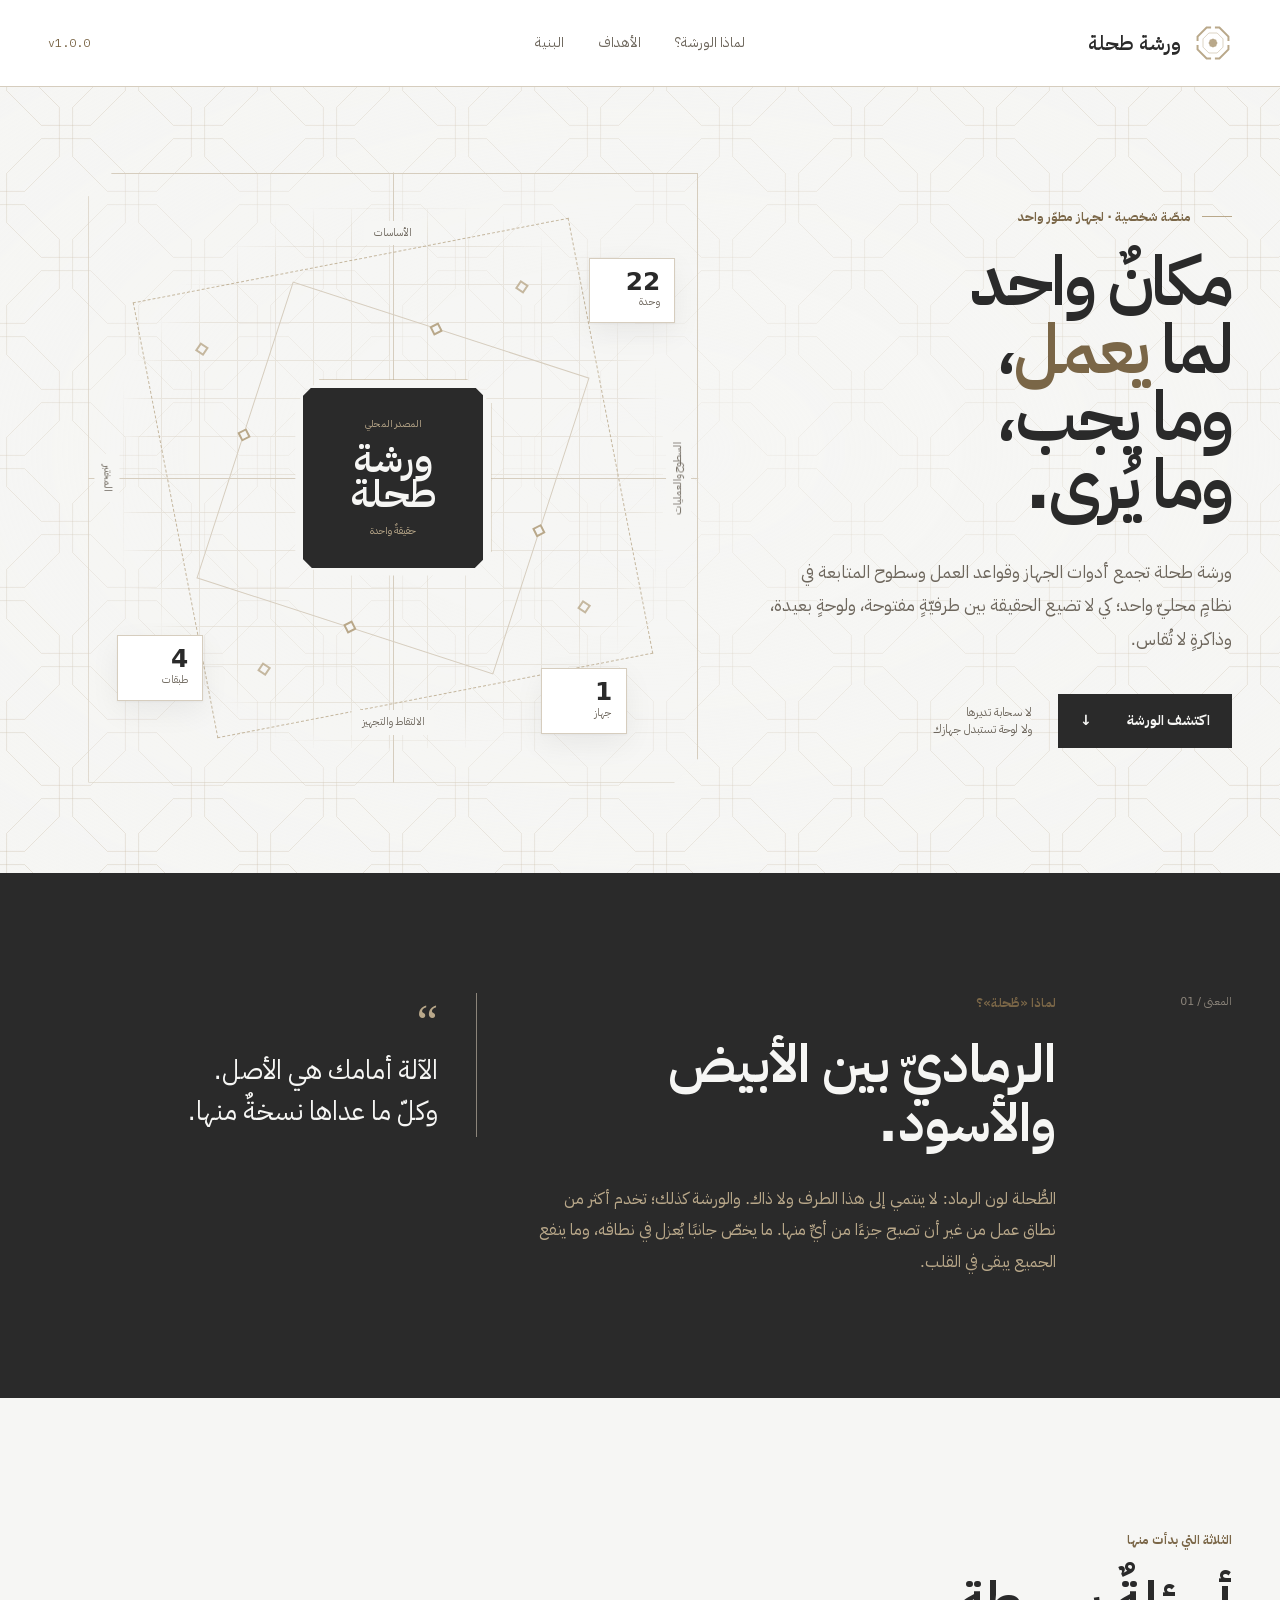
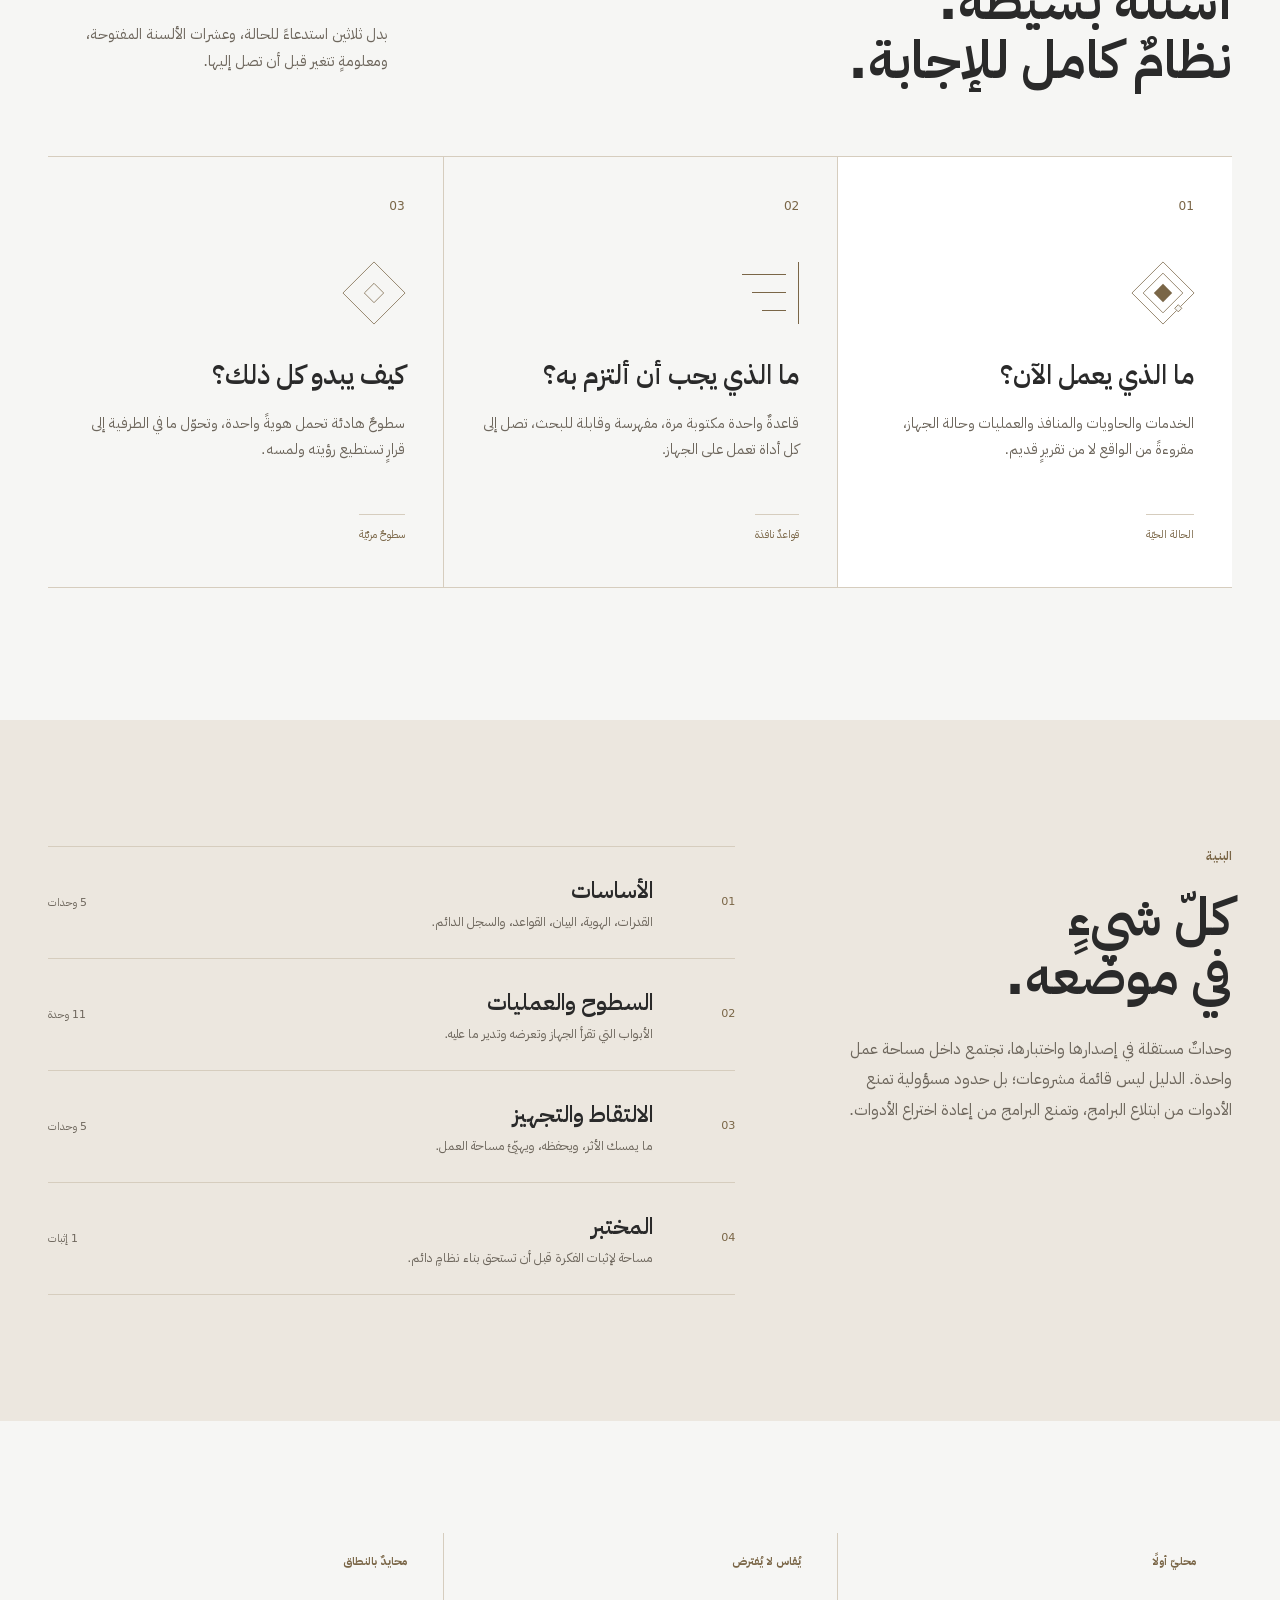
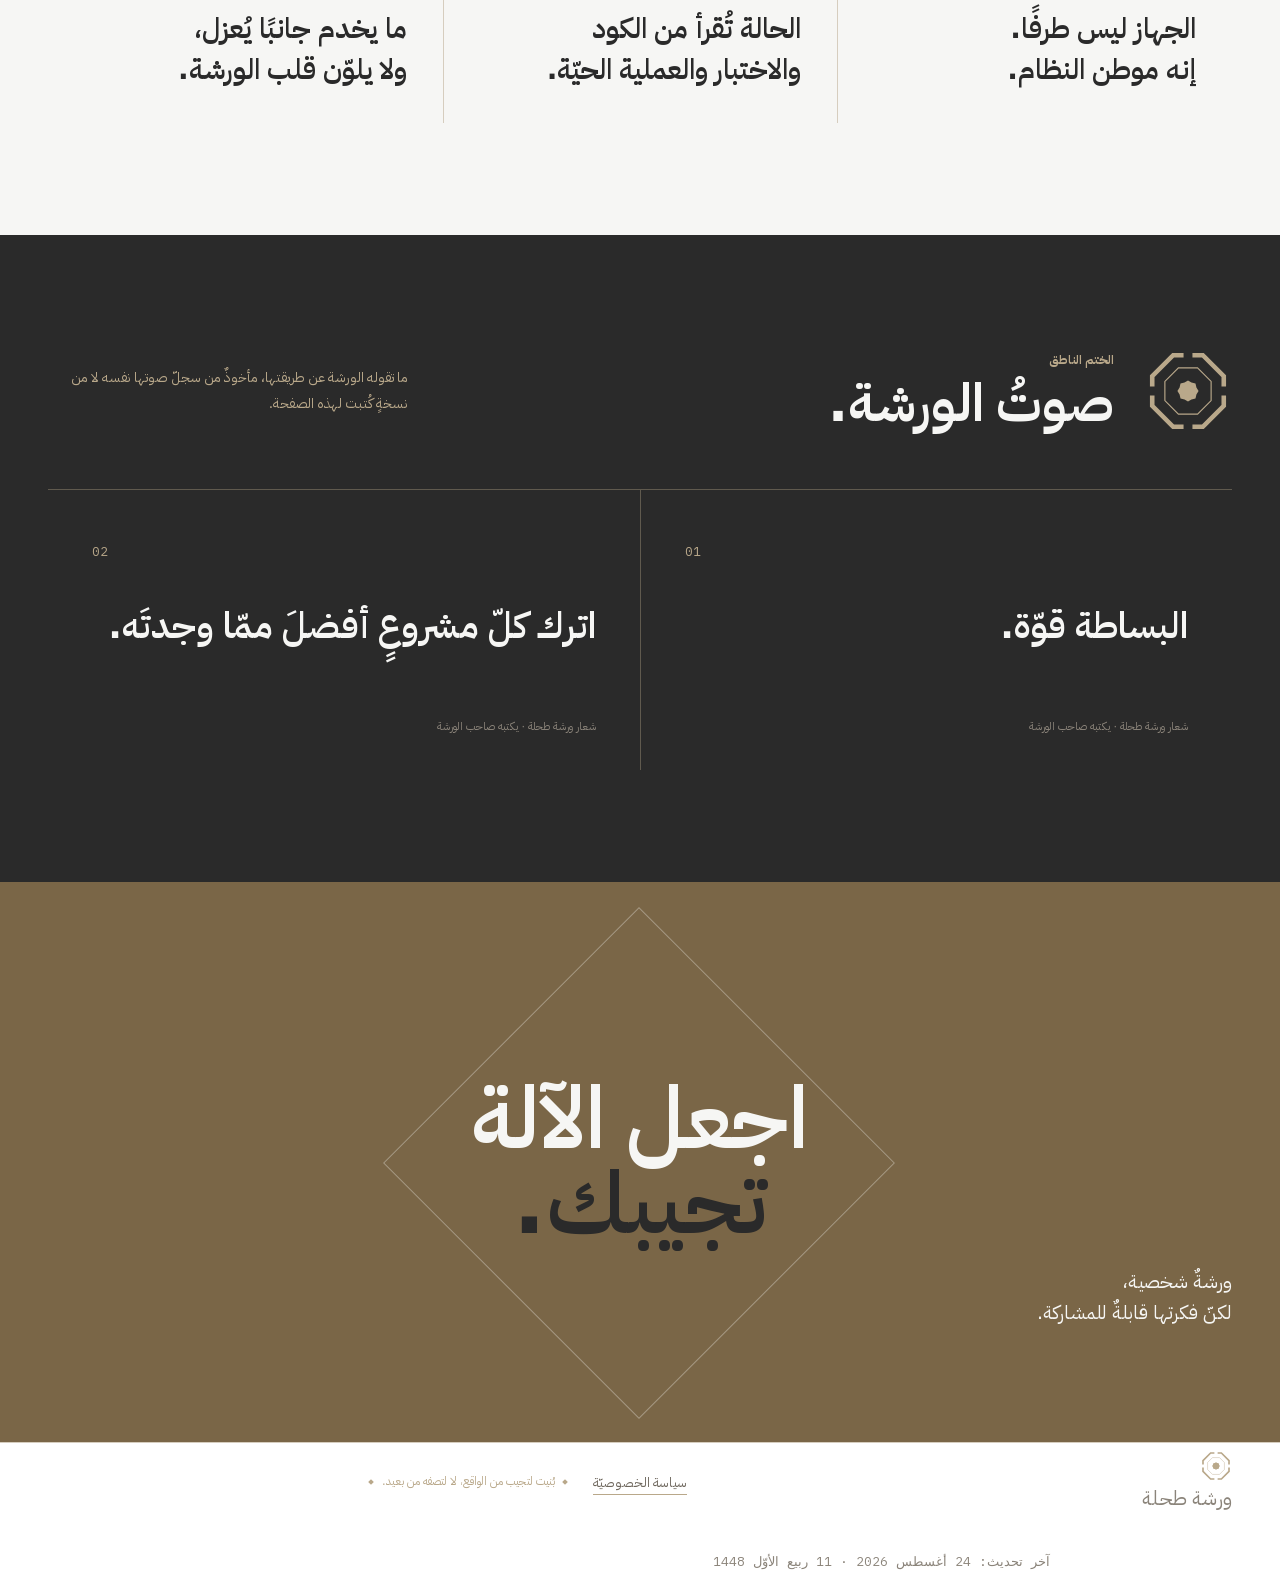
==== commit 179bd6da: "The rail carries a version and the footer carries the date" ====
--- a/index.html
+++ b/index.html
@@ -24,7 +24,7 @@
         <a href="#goals">الأهداف</a>
         <a href="#architecture">البنية</a>
       </nav>
-      <p class="build-stamp"><span dir="ltr">v1.0.0</span><span>آخر تحديث: 24 أغسطس 2026 · 11 ربيع الأوّل 1448</span></p>
+      <div class="mz-topbar-end"><span class="build-version" dir="ltr">v1.0.0</span></div>
       </div>
     </header>
 
@@ -183,7 +183,7 @@
       <div class="mz-footer-id"><a class="wordmark footer-mark" href="#top"><img class="wordmark-mark" src="./assets/almukhtar-identity/marks/mark.svg" alt="" width="32" height="32"><span>ورشة طحلة</span></a></div>
       <p class="footer-legal"><a href="./privacy.html">سياسة الخصوصيّة</a></p>
       <p class="mz-footer-seal">بُنيت لتجيب من الواقع، لا لتصفه من بعيد.</p>
-      <p class="mz-footer-stamp" dir="ltr">warsha-tahla / 2026</p>
+      <p class="mz-footer-stamp">آخر تحديث: 24 أغسطس 2026 · 11 ربيع الأوّل 1448</p>
       </div>
     </footer>
   </body>
--- a/styles.css
+++ b/styles.css
@@ -237,8 +237,8 @@
 }
 
 /* The header carries what the workshop declares about itself: its version and when it last moved. */
-.build-stamp { display: grid; gap: 3px; justify-items: start; margin: 0; font-size: .66rem; line-height: 1.5; color: var(--stone); }
-.build-stamp span:first-child { font-family: var(--face-mono); color: var(--gold-ink); }
+/* The rail is 68px: it holds one short token, not a sentence. The date lives in the footer. */
+.build-version { font-family: var(--face-mono); font-size: .72rem; color: var(--gold-ink); }
 
 /* A privacy policy has to be findable — by a reader and by a reviewer — so it is a link of its own,
    in the page's own direction, not a fragment inside the ltr machine stamp. */
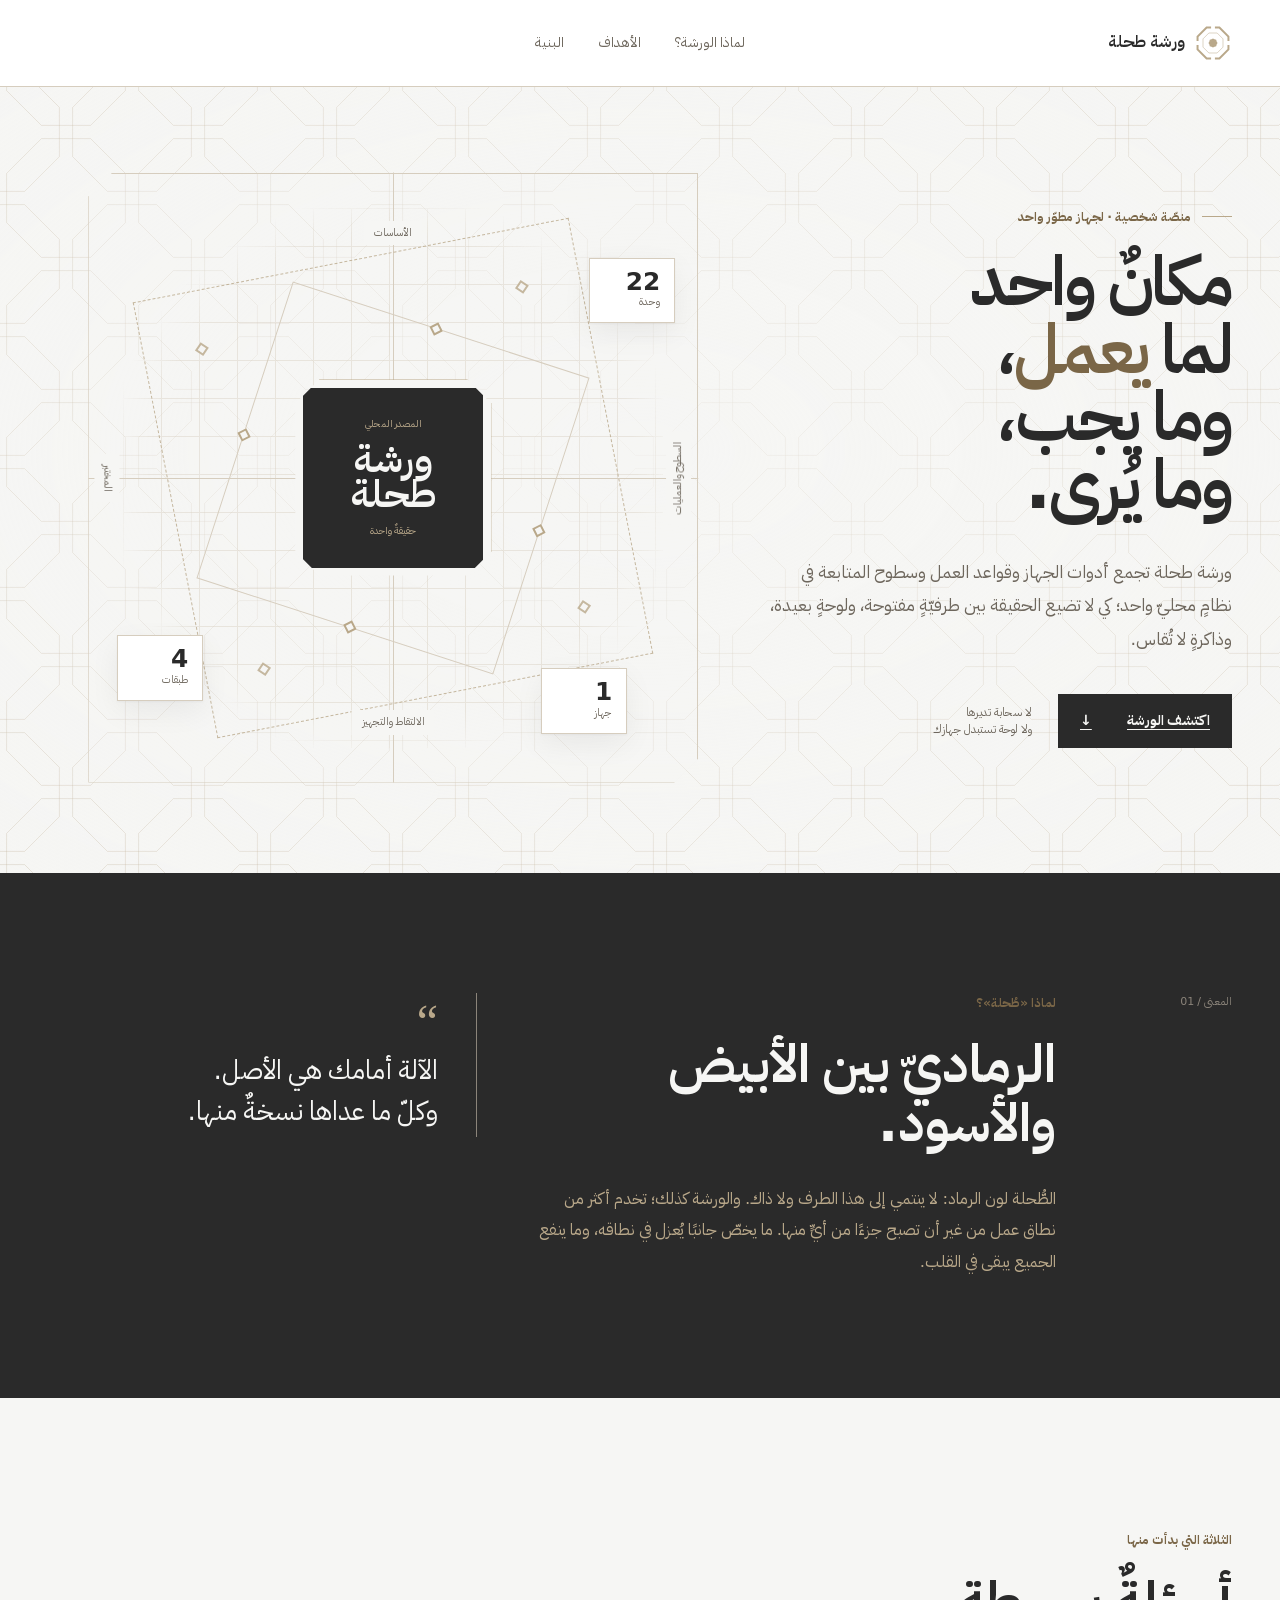
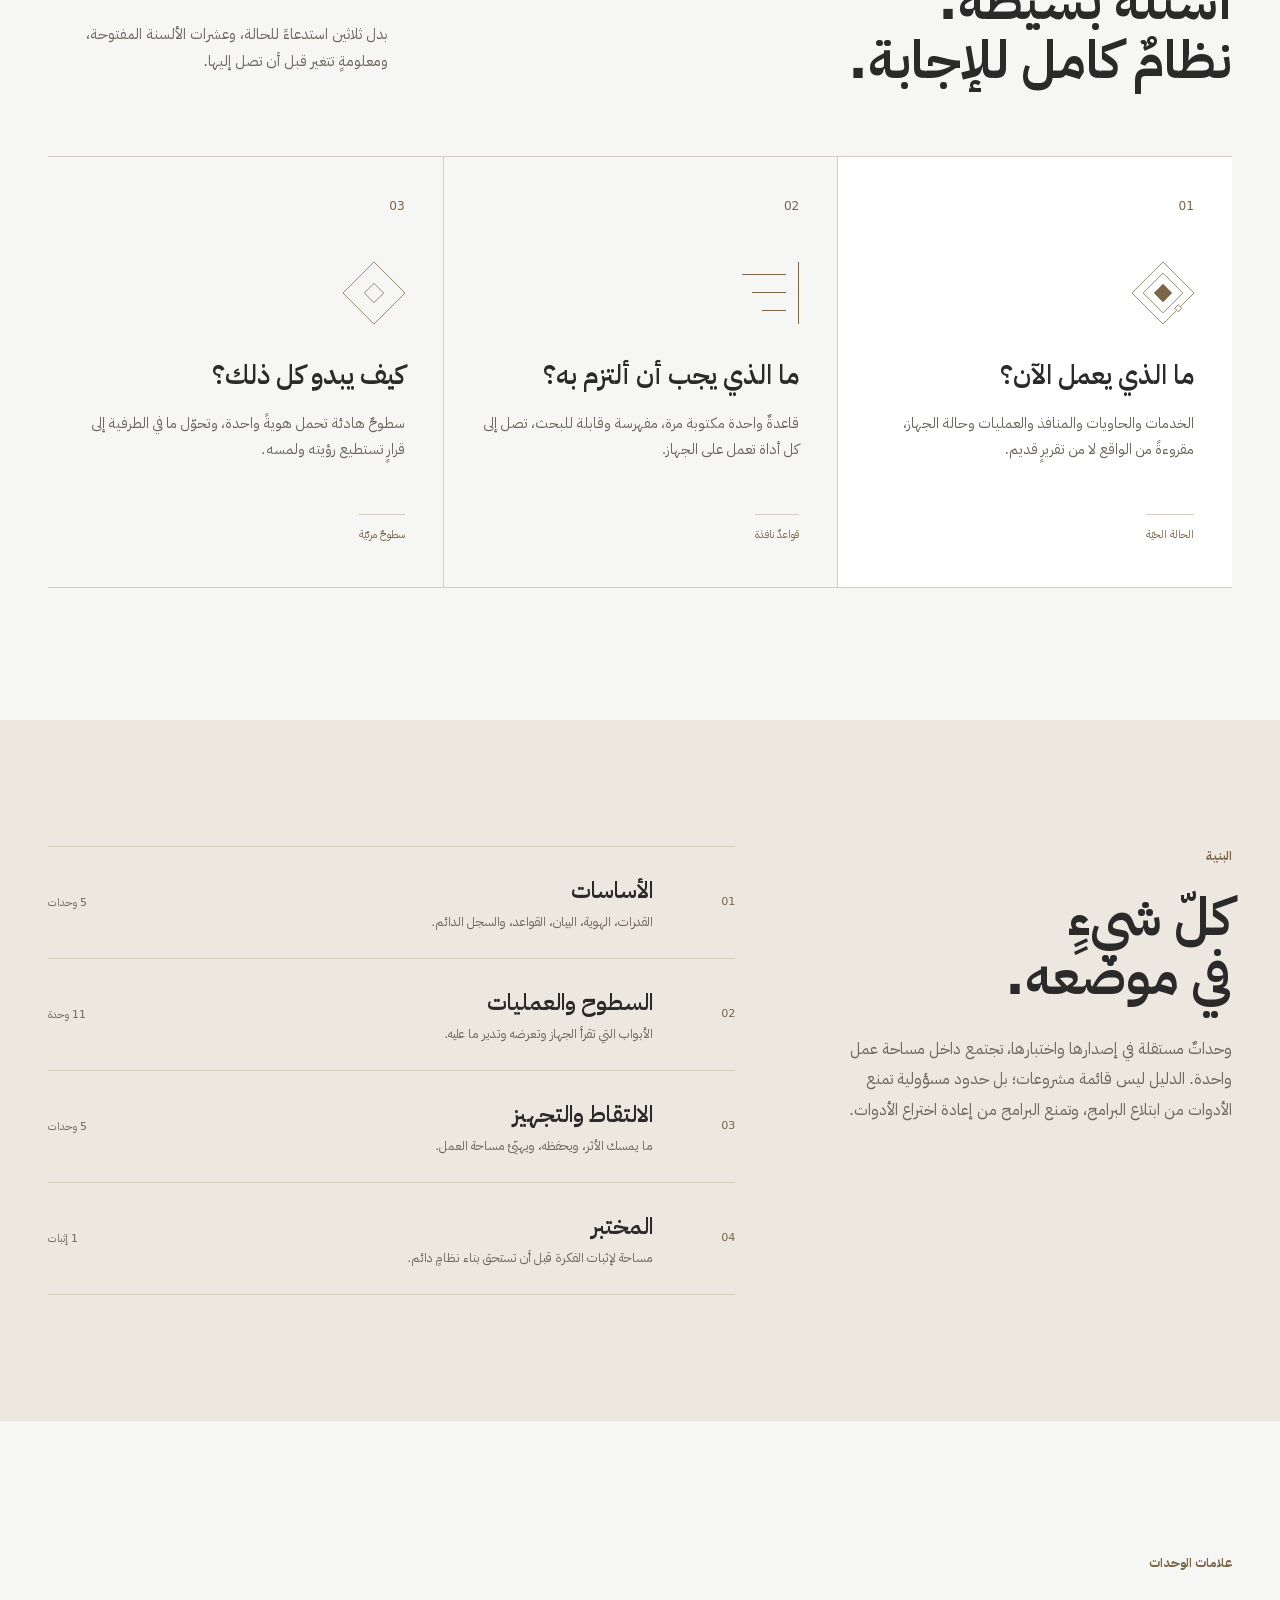
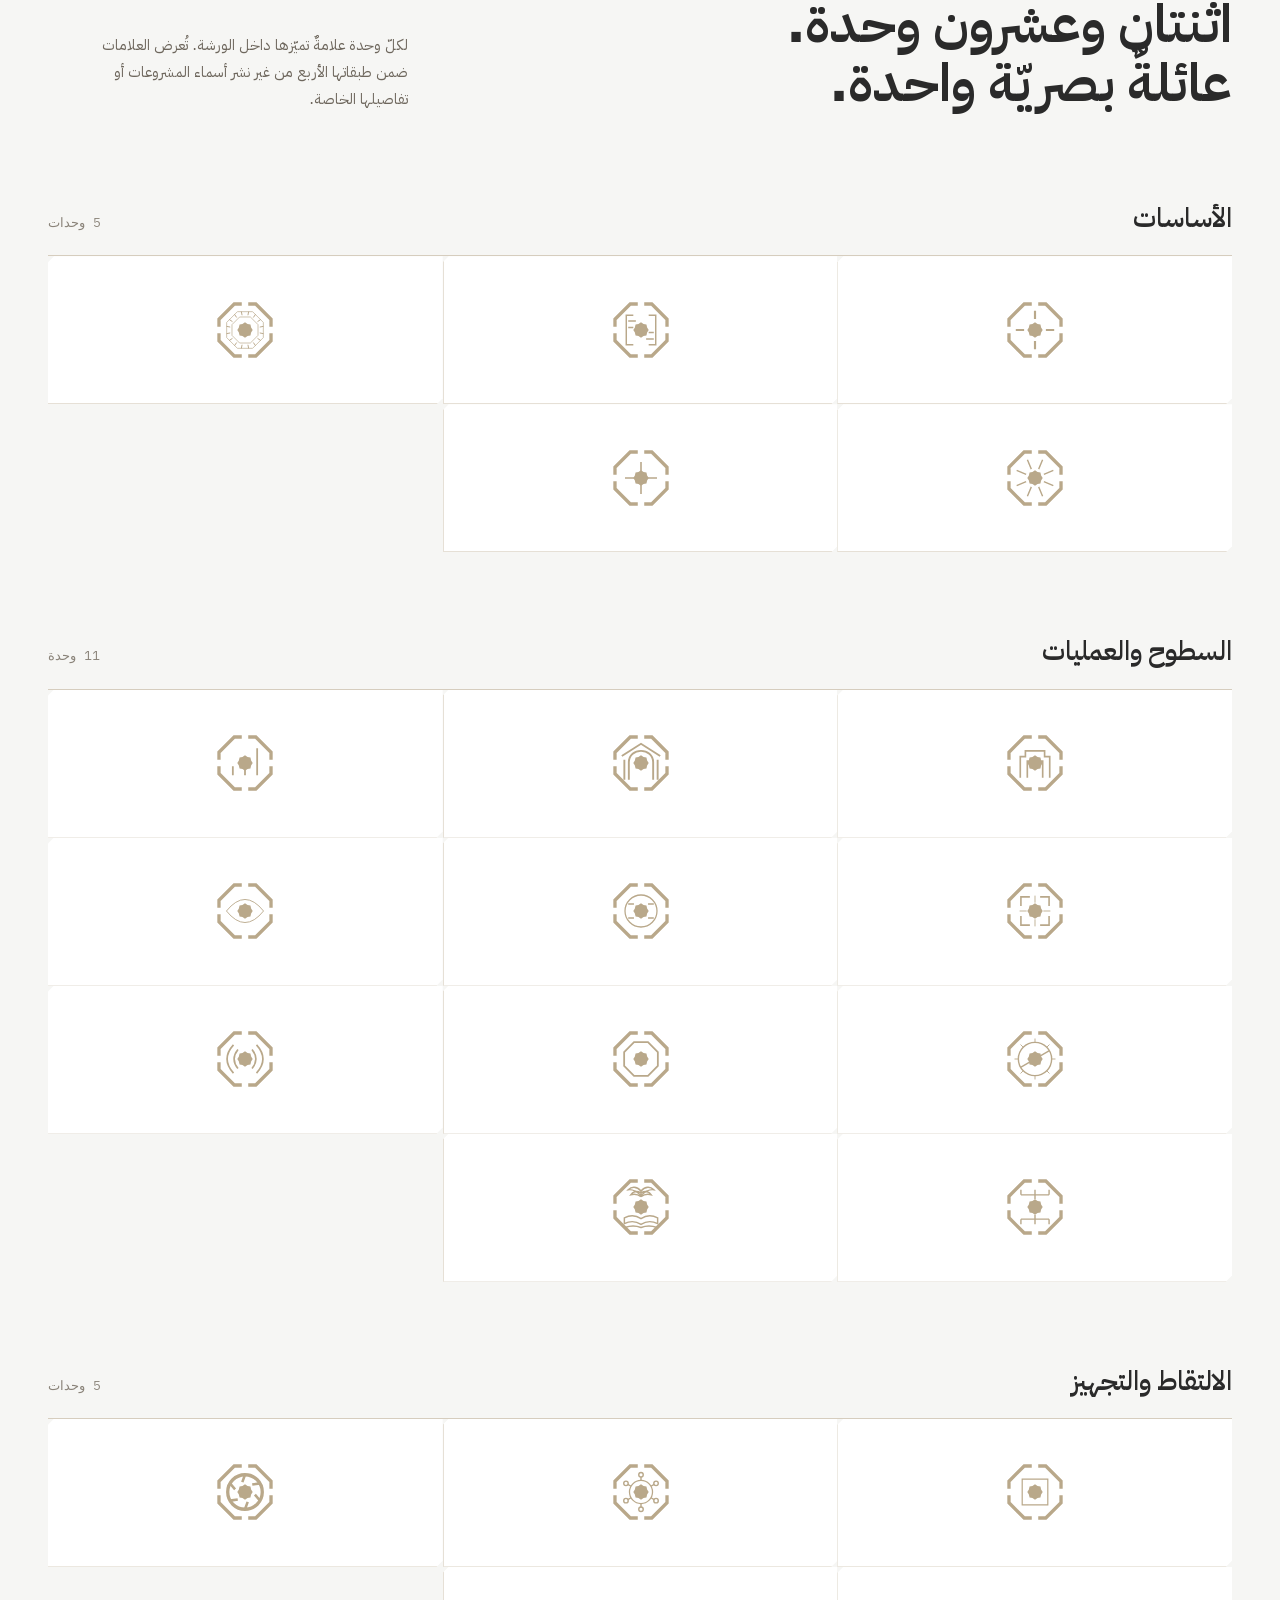
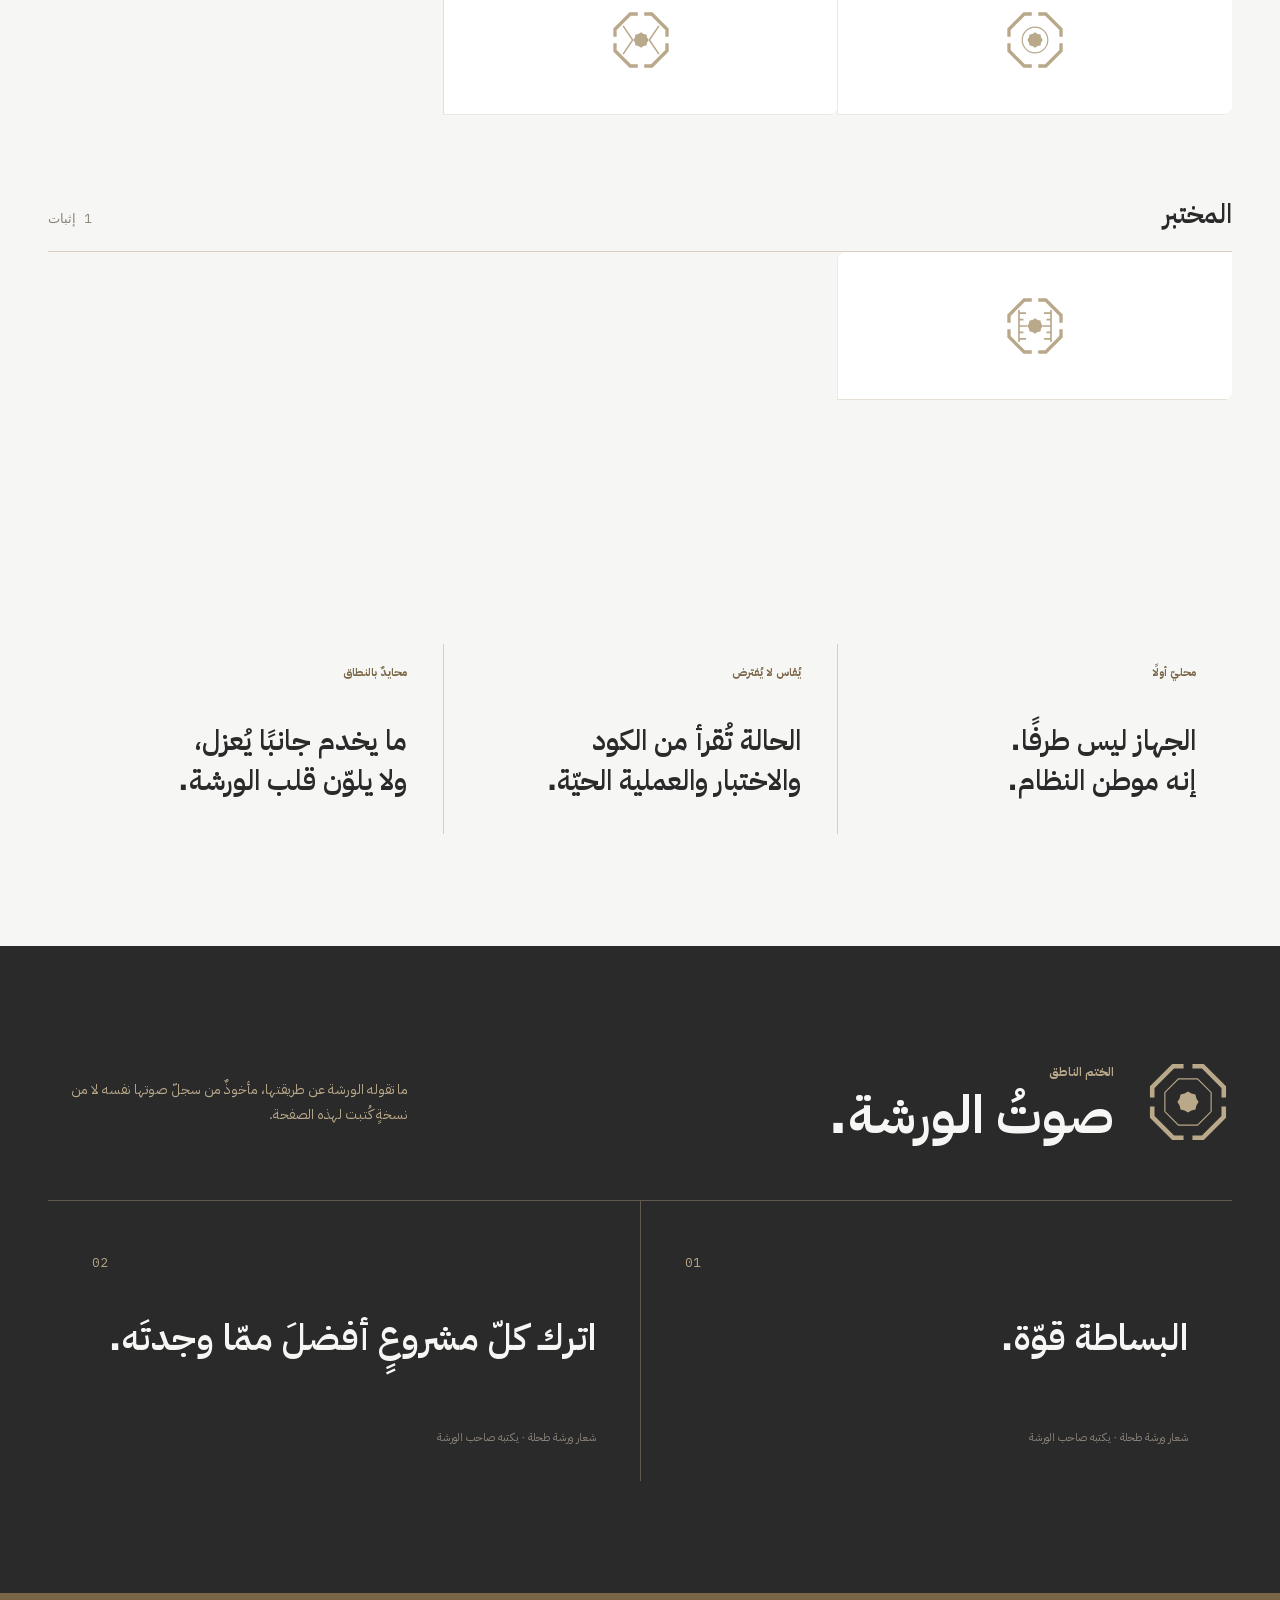
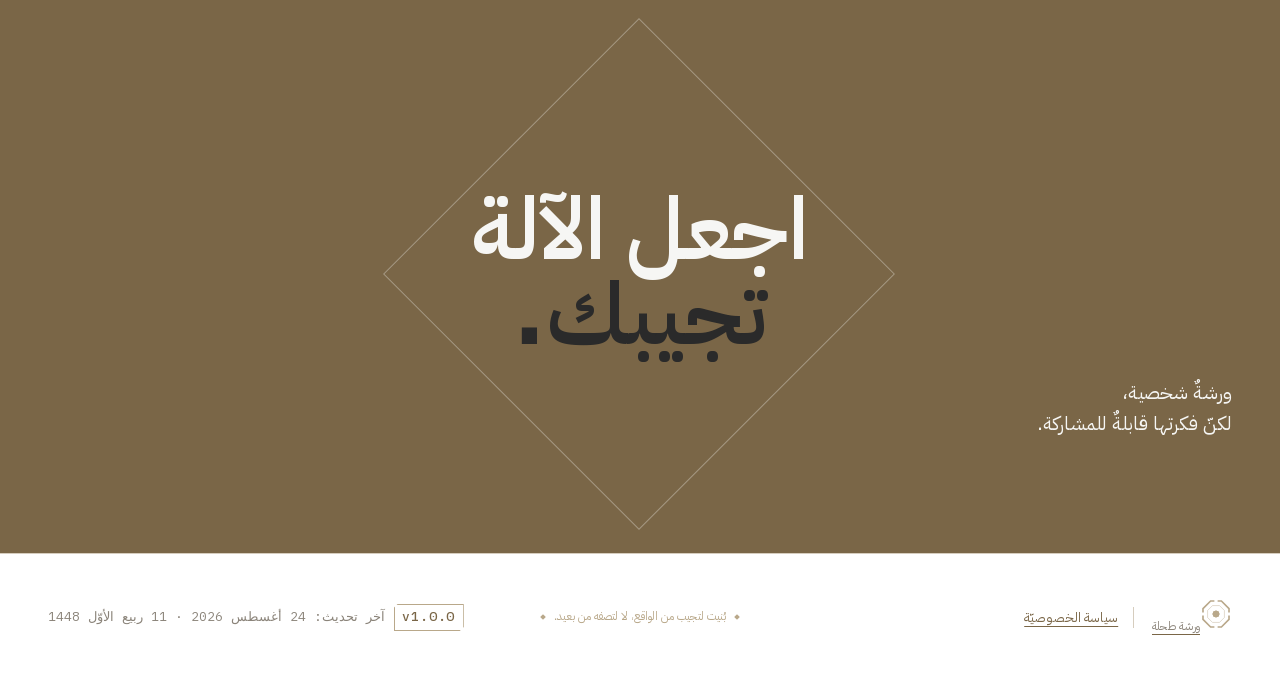
==== commit 2d554ce2: "Finish the public surface and split the privacy policy" ====
--- a/index.html
+++ b/index.html
@@ -24,7 +24,7 @@
         <a href="#goals">الأهداف</a>
         <a href="#architecture">البنية</a>
       </nav>
-      <div class="mz-topbar-end"><span class="build-version" dir="ltr">v1.0.0</span></div>
+      <div class="mz-topbar-end" aria-hidden="true"></div>
       </div>
     </header>
 
@@ -140,6 +140,58 @@
         </ol>
       </section>
 
+      <section class="catalog" id="units" aria-labelledby="units-title">
+        <div class="catalog-intro">
+          <div>
+            <p class="section-kicker">علامات الوحدات</p>
+            <h2 id="units-title">اثنتان وعشرون وحدة.<br>عائلةٌ بصريّة واحدة.</h2>
+          </div>
+          <p>لكلّ وحدة علامةٌ تميّزها داخل الورشة. تُعرض العلامات ضمن طبقاتها الأربع من غير نشر أسماء المشروعات أو تفاصيلها الخاصة.</p>
+        </div>
+        <section class="catalog-group" aria-labelledby="group-foundations">
+          <header class="catalog-group-head"><h3 id="group-foundations">الأساسات</h3><span>5 وحدات</span></header>
+          <div class="unit-grid">
+            <article class="unit-card mz-surface"><img src="./assets/almukhtar-identity/marks/mark-be072652.svg" alt="" width="64" height="64"></article>
+            <article class="unit-card mz-surface"><img src="./assets/almukhtar-identity/marks/mark-e443627b.svg" alt="" width="64" height="64"></article>
+            <article class="unit-card mz-surface"><img src="./assets/almukhtar-identity/marks/mark-c4e18a2d.svg" alt="" width="64" height="64"></article>
+            <article class="unit-card mz-surface"><img src="./assets/almukhtar-identity/marks/mark-c4334df8.svg" alt="" width="64" height="64"></article>
+            <article class="unit-card mz-surface"><img src="./assets/almukhtar-identity/marks/mark-9d3b1112.svg" alt="" width="64" height="64"></article>
+          </div>
+        </section>
+        <section class="catalog-group" aria-labelledby="group-surfaces">
+          <header class="catalog-group-head"><h3 id="group-surfaces">السطوح والعمليات</h3><span>11 وحدة</span></header>
+          <div class="unit-grid">
+            <article class="unit-card mz-surface"><img src="./assets/almukhtar-identity/marks/mark-a38f58fe.svg" alt="" width="64" height="64"></article>
+            <article class="unit-card mz-surface"><img src="./assets/almukhtar-identity/marks/mark-5771ba4a.svg" alt="" width="64" height="64"></article>
+            <article class="unit-card mz-surface"><img src="./assets/almukhtar-identity/marks/mark-f7db938c.svg" alt="" width="64" height="64"></article>
+            <article class="unit-card mz-surface"><img src="./assets/almukhtar-identity/marks/mark-7162ca28.svg" alt="" width="64" height="64"></article>
+            <article class="unit-card mz-surface"><img src="./assets/almukhtar-identity/marks/mark-c38132c9.svg" alt="" width="64" height="64"></article>
+            <article class="unit-card mz-surface"><img src="./assets/almukhtar-identity/marks/mark-6921cab9.svg" alt="" width="64" height="64"></article>
+            <article class="unit-card mz-surface"><img src="./assets/almukhtar-identity/marks/mark-20ee0eaa.svg" alt="" width="64" height="64"></article>
+            <article class="unit-card mz-surface"><img src="./assets/almukhtar-identity/marks/mark-edb9b825.svg" alt="" width="64" height="64"></article>
+            <article class="unit-card mz-surface"><img src="./assets/almukhtar-identity/marks/mark-caeee334.svg" alt="" width="64" height="64"></article>
+            <article class="unit-card mz-surface"><img src="./assets/almukhtar-identity/marks/mark-713eb8a1.svg" alt="" width="64" height="64"></article>
+            <article class="unit-card mz-surface"><img src="./assets/almukhtar-identity/marks/mark-111daee1.svg" alt="" width="64" height="64"></article>
+          </div>
+        </section>
+        <section class="catalog-group" aria-labelledby="group-capture">
+          <header class="catalog-group-head"><h3 id="group-capture">الالتقاط والتجهيز</h3><span>5 وحدات</span></header>
+          <div class="unit-grid">
+            <article class="unit-card mz-surface"><img src="./assets/almukhtar-identity/marks/mark-99803c95.svg" alt="" width="64" height="64"></article>
+            <article class="unit-card mz-surface"><img src="./assets/almukhtar-identity/marks/mark-c2502d0d.svg" alt="" width="64" height="64"></article>
+            <article class="unit-card mz-surface"><img src="./assets/almukhtar-identity/marks/mark-137543b7.svg" alt="" width="64" height="64"></article>
+            <article class="unit-card mz-surface"><img src="./assets/almukhtar-identity/marks/mark-c6b5afe5.svg" alt="" width="64" height="64"></article>
+            <article class="unit-card mz-surface"><img src="./assets/almukhtar-identity/marks/mark-2e964afe.svg" alt="" width="64" height="64"></article>
+          </div>
+        </section>
+        <section class="catalog-group" aria-labelledby="group-laboratory">
+          <header class="catalog-group-head"><h3 id="group-laboratory">المختبر</h3><span>1 إثبات</span></header>
+          <div class="unit-grid">
+            <article class="unit-card mz-surface"><img src="./assets/almukhtar-identity/marks/mark-280bc68c.svg" alt="" width="64" height="64"></article>
+          </div>
+        </section>
+      </section>
+
 
       <section class="principles" aria-label="مبادئ الورشة">
         <article><span>محليّ أولًا</span><h3>الجهاز ليس طرفًا.<br>إنه موطن النظام.</h3></article>
@@ -180,10 +232,12 @@
 
     <footer class="mz-footer mz-footer--document mz-footer--flush">
       <div class="footer-frame mz-footer-frame">
-      <div class="mz-footer-id"><a class="wordmark footer-mark" href="#top"><img class="wordmark-mark" src="./assets/almukhtar-identity/marks/mark.svg" alt="" width="32" height="32"><span>ورشة طحلة</span></a></div>
-      <p class="footer-legal"><a href="./privacy.html">سياسة الخصوصيّة</a></p>
+      <div class="mz-footer-id">
+        <a class="wordmark footer-mark" href="#top"><img class="wordmark-mark" src="./assets/almukhtar-identity/marks/mark.svg" alt="" width="32" height="32"><span>ورشة طحلة</span></a>
+        <a class="footer-legal" href="./privacy.html">سياسة الخصوصيّة</a>
+      </div>
       <p class="mz-footer-seal">بُنيت لتجيب من الواقع، لا لتصفه من بعيد.</p>
-      <p class="mz-footer-stamp">آخر تحديث: 24 أغسطس 2026 · 11 ربيع الأوّل 1448</p>
+      <p class="mz-footer-stamp"><b dir="ltr">v1.0.0</b><span>آخر تحديث: 24 أغسطس 2026 · 11 ربيع الأوّل 1448</span></p>
       </div>
     </footer>
   </body>
--- a/styles.css
+++ b/styles.css
@@ -1,34 +1,19 @@
-* { box-sizing: border-box; }
-
 html { scroll-behavior: smooth; }
 
+/* The identity owns the page ground and type. The public desktop slice adds only its fixed canvas and reading rhythm. */
 body {
   min-width: 1100px;
-  margin: 0;
-  color: var(--ink);
-  background: var(--paper);
-  font-family: var(--face-ar);
   line-height: 1.6;
 }
-
-a { color: inherit; text-decoration: none; }
 
 /* The identity's .mz-topbar-frame already gives the three-column contract, the centring and the
    rail height, and .mz-topbar already draws the rule beneath. Only the page's content width is ours. */
 .site-header { width: min(1380px, calc(100% - 96px)); }
 
-.wordmark { gap: 13px; width: max-content; }
-
-.wordmark-mark {
-  width: 40px;
-  height: 40px;
-  display: block;
-}
-.wordmark > span:last-child { font-family: var(--face-ar); font-size: 1.25rem; }
-
-nav { display: flex; gap: 34px; font-size: .86rem; color: var(--ink-soft); }
-nav a { transition: color 160ms ease; }
-nav a:hover { color: var(--gold-ink); }
+/* The identity centres the rail slot; this page supplies only the landing-page links and their spacing. */
+.site-header nav { display: flex; gap: 34px; font-size: .86rem; color: var(--ink-soft); }
+.site-header nav a { color: inherit; text-decoration: none; transition: color 160ms ease; }
+.site-header nav a:hover { color: var(--gold-ink); }
 
 .hero {
   width: min(1380px, calc(100% - 96px));
@@ -74,7 +59,7 @@
   font-weight: 700;
   transition: transform 160ms ease, background 160ms ease;
 }
-/* No darker-than-ink token exists in the identity, so the hover lifts and does not recolour — see the note in .docs. */
+/* No darker-than-ink token exists in the identity, so the hover lifts and does not recolour. */
 .primary-action:hover { transform: translateY(-2px); }
 .quiet-note { color: var(--ink-soft); font-size: .72rem; line-height: 1.5; }
 
@@ -227,21 +212,16 @@
 .closing h2 { margin: 0; text-align: center; font-family: var(--face-ar); font-size: 5.4rem; line-height: .98; font-weight: 600; }
 .closing h2 em { color: var(--ink); }
 
-.footer-frame { width: min(1380px, calc(100% - 96px)); height: 130px; margin: 0 auto; color: var(--ink-soft); font-size: .72rem; }
-.footer-frame > p:nth-child(2) { justify-self: center; text-align: center; } .footer-frame > p:last-child { text-align: left; }
-.footer-mark .wordmark-mark { width: 32px; height: 32px; }
+/* The identity owns the footer grid and anatomy; the public page adds only its shared width and breathing room. */
+.footer-frame { width: min(1380px, calc(100% - 96px)); min-height: 112px; margin: 0 auto; color: var(--ink-soft); font-size: .72rem; }
 
 @media (prefers-reduced-motion: reduce) {
   html { scroll-behavior: auto; }
   *, *::before, *::after { transition-duration: .01ms !important; }
 }
 
-/* The header carries what the workshop declares about itself: its version and when it last moved. */
-/* The rail is 68px: it holds one short token, not a sentence. The date lives in the footer. */
-.build-version { font-family: var(--face-mono); font-size: .72rem; color: var(--gold-ink); }
-
-/* A privacy policy has to be findable — by a reader and by a reviewer — so it is a link of its own,
-   in the page's own direction, not a fragment inside the ltr machine stamp. */
-.footer-legal { margin: 0; font-size: .82rem; }
-.footer-legal a { border-bottom: 1px solid var(--gold); padding-bottom: 2px; transition: color 160ms ease; }
-.footer-legal a:hover { color: var(--gold-ink); }
+/* The identity has no secondary document link inside .mz-footer-id; the public surface keeps it beside its owner. */
+.footer-legal { margin-inline-start: .5rem; padding-inline-start: .9rem; border-inline-start: 1px solid var(--edge); font-size: .82rem; }
+.footer-legal:hover { color: var(--gold-ink); }
+/* The identity footer has no language switch; legal pages place one after the document link without changing the grid. */
+.footer-language { padding-inline-start: .8rem; color: var(--gold-ink); font-size: .76rem; }
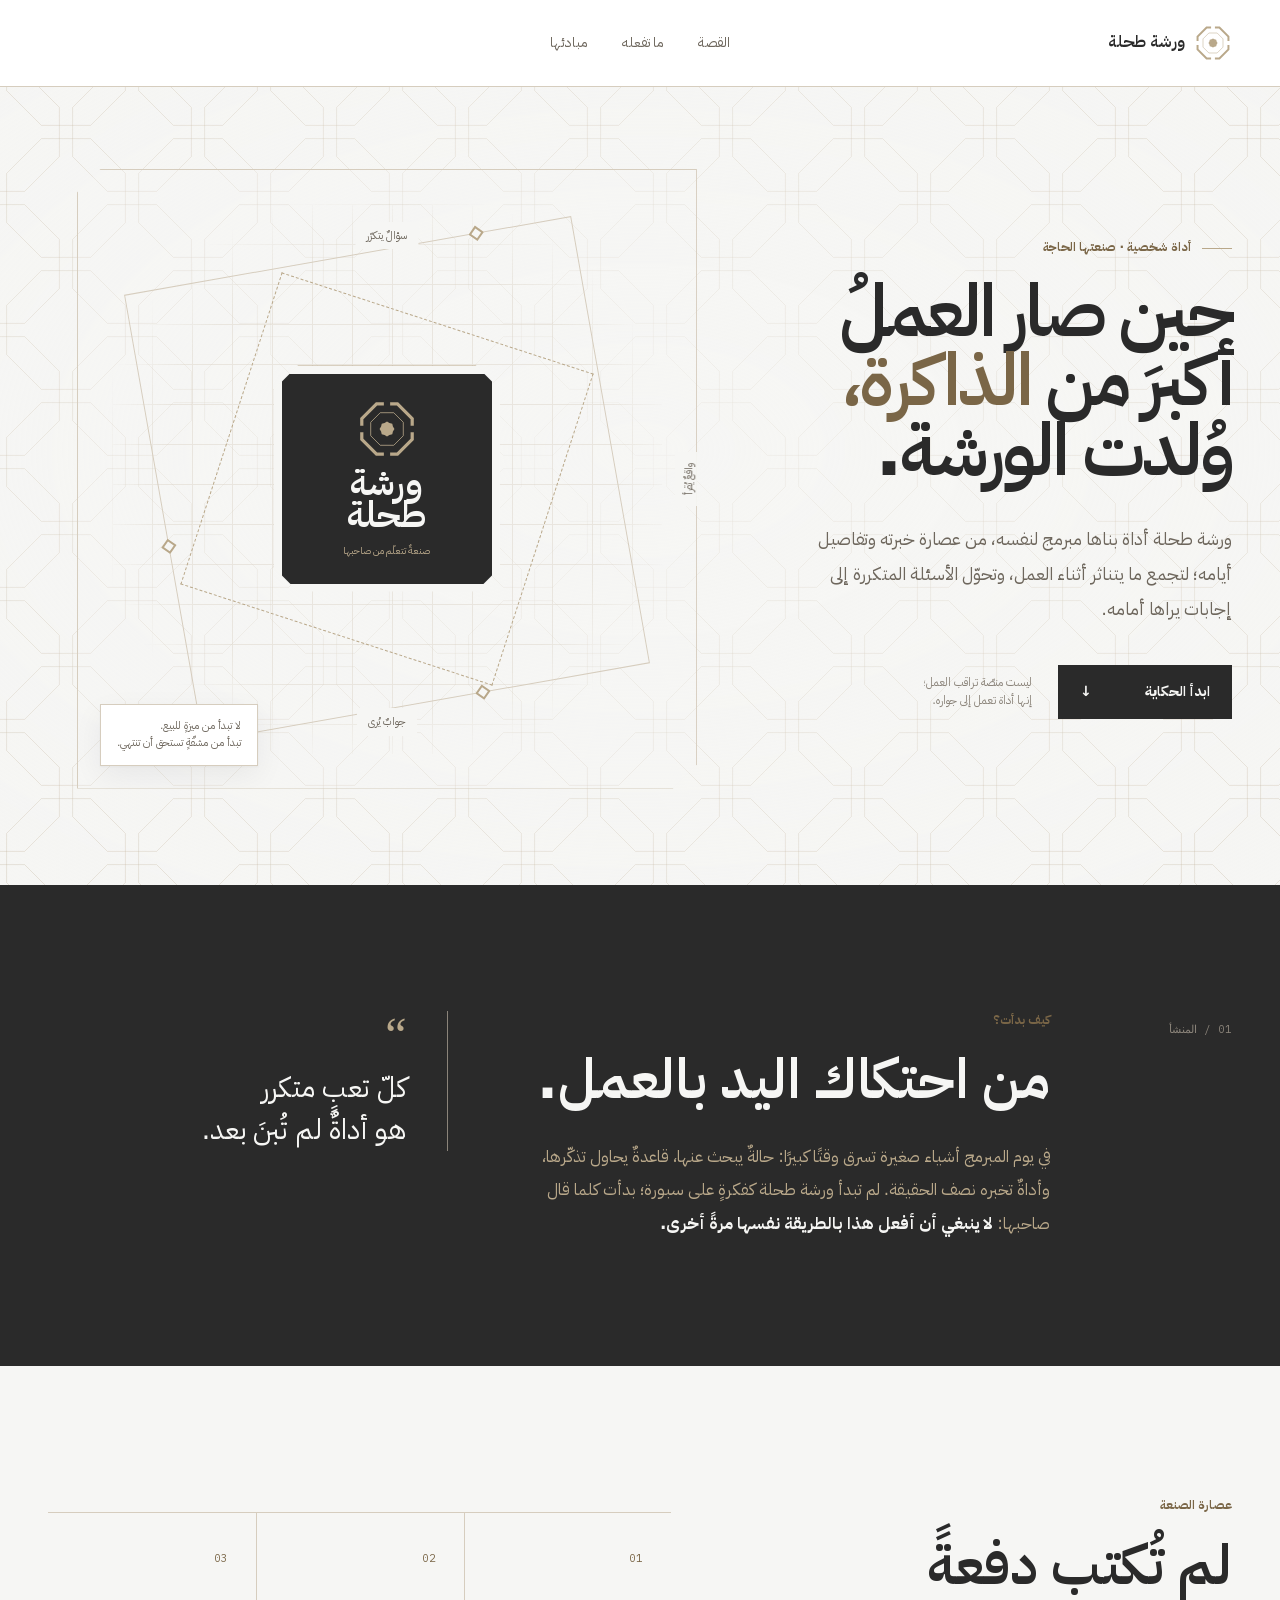
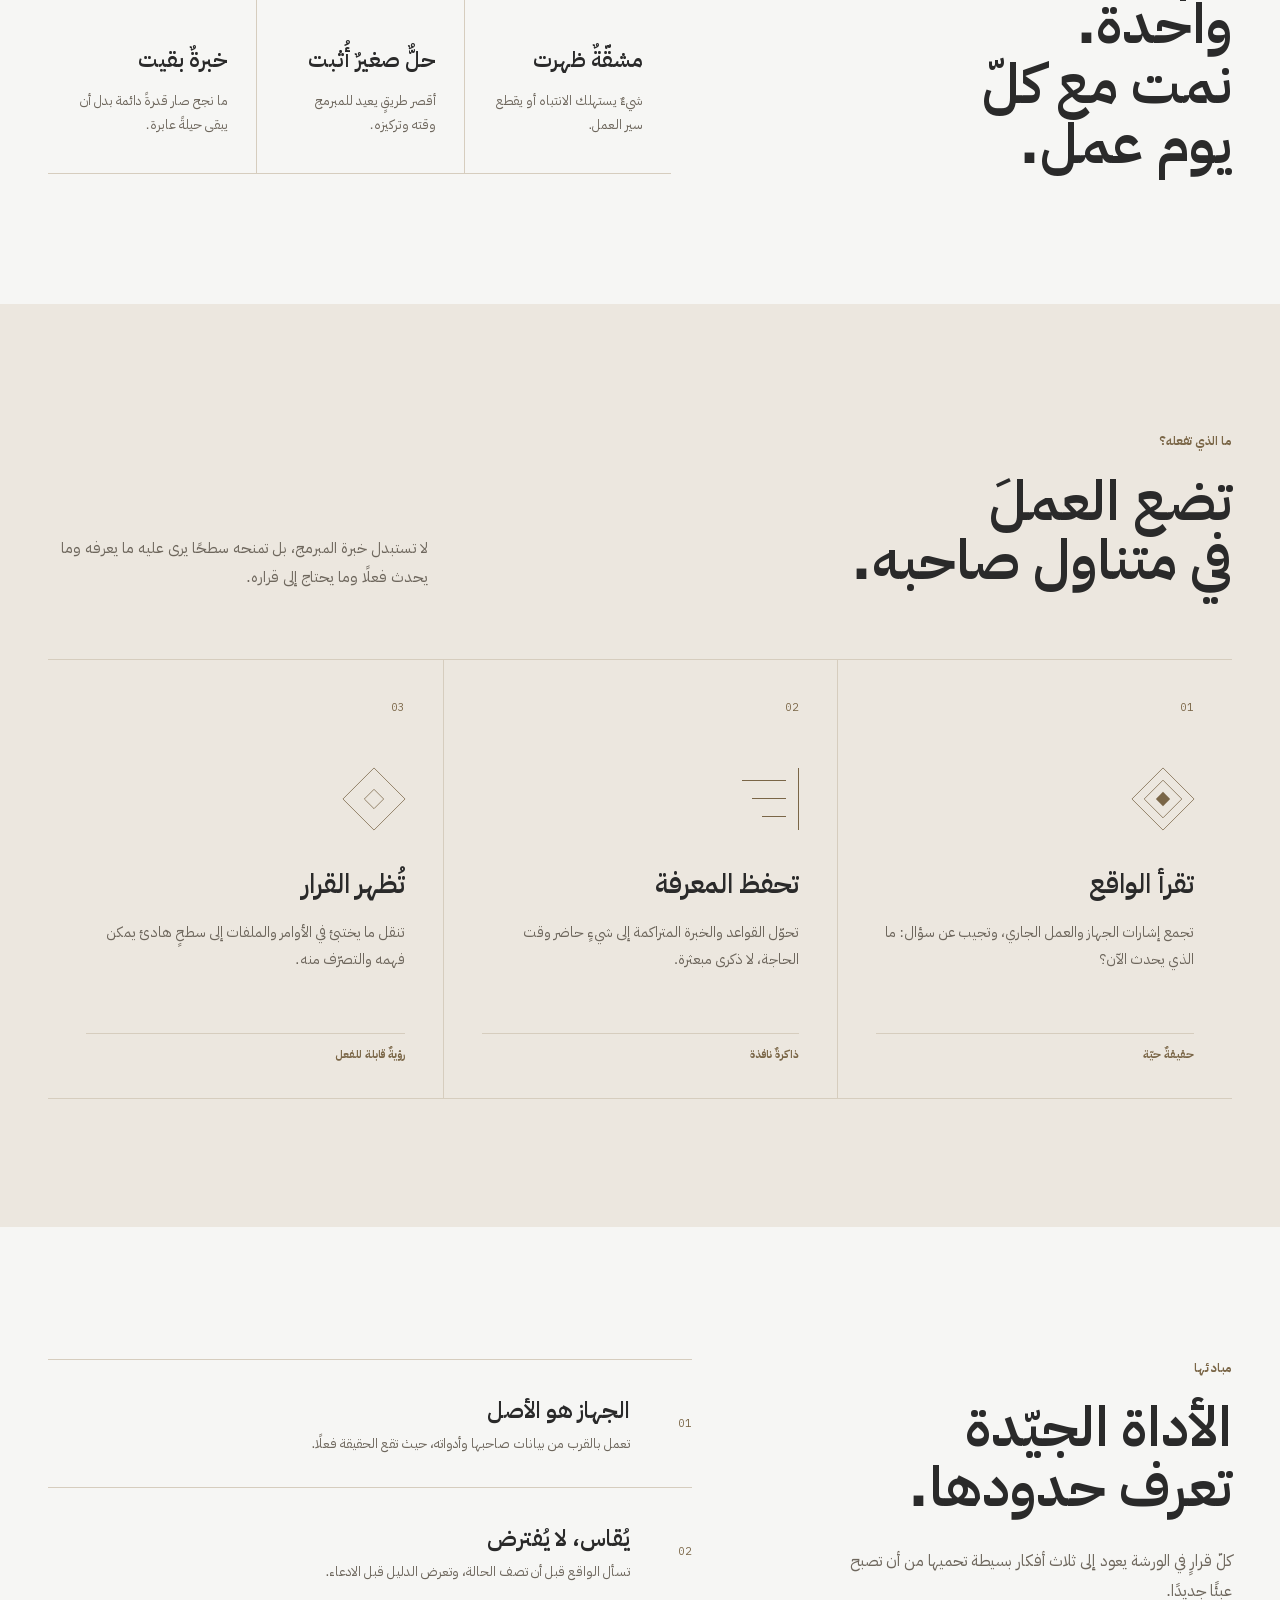
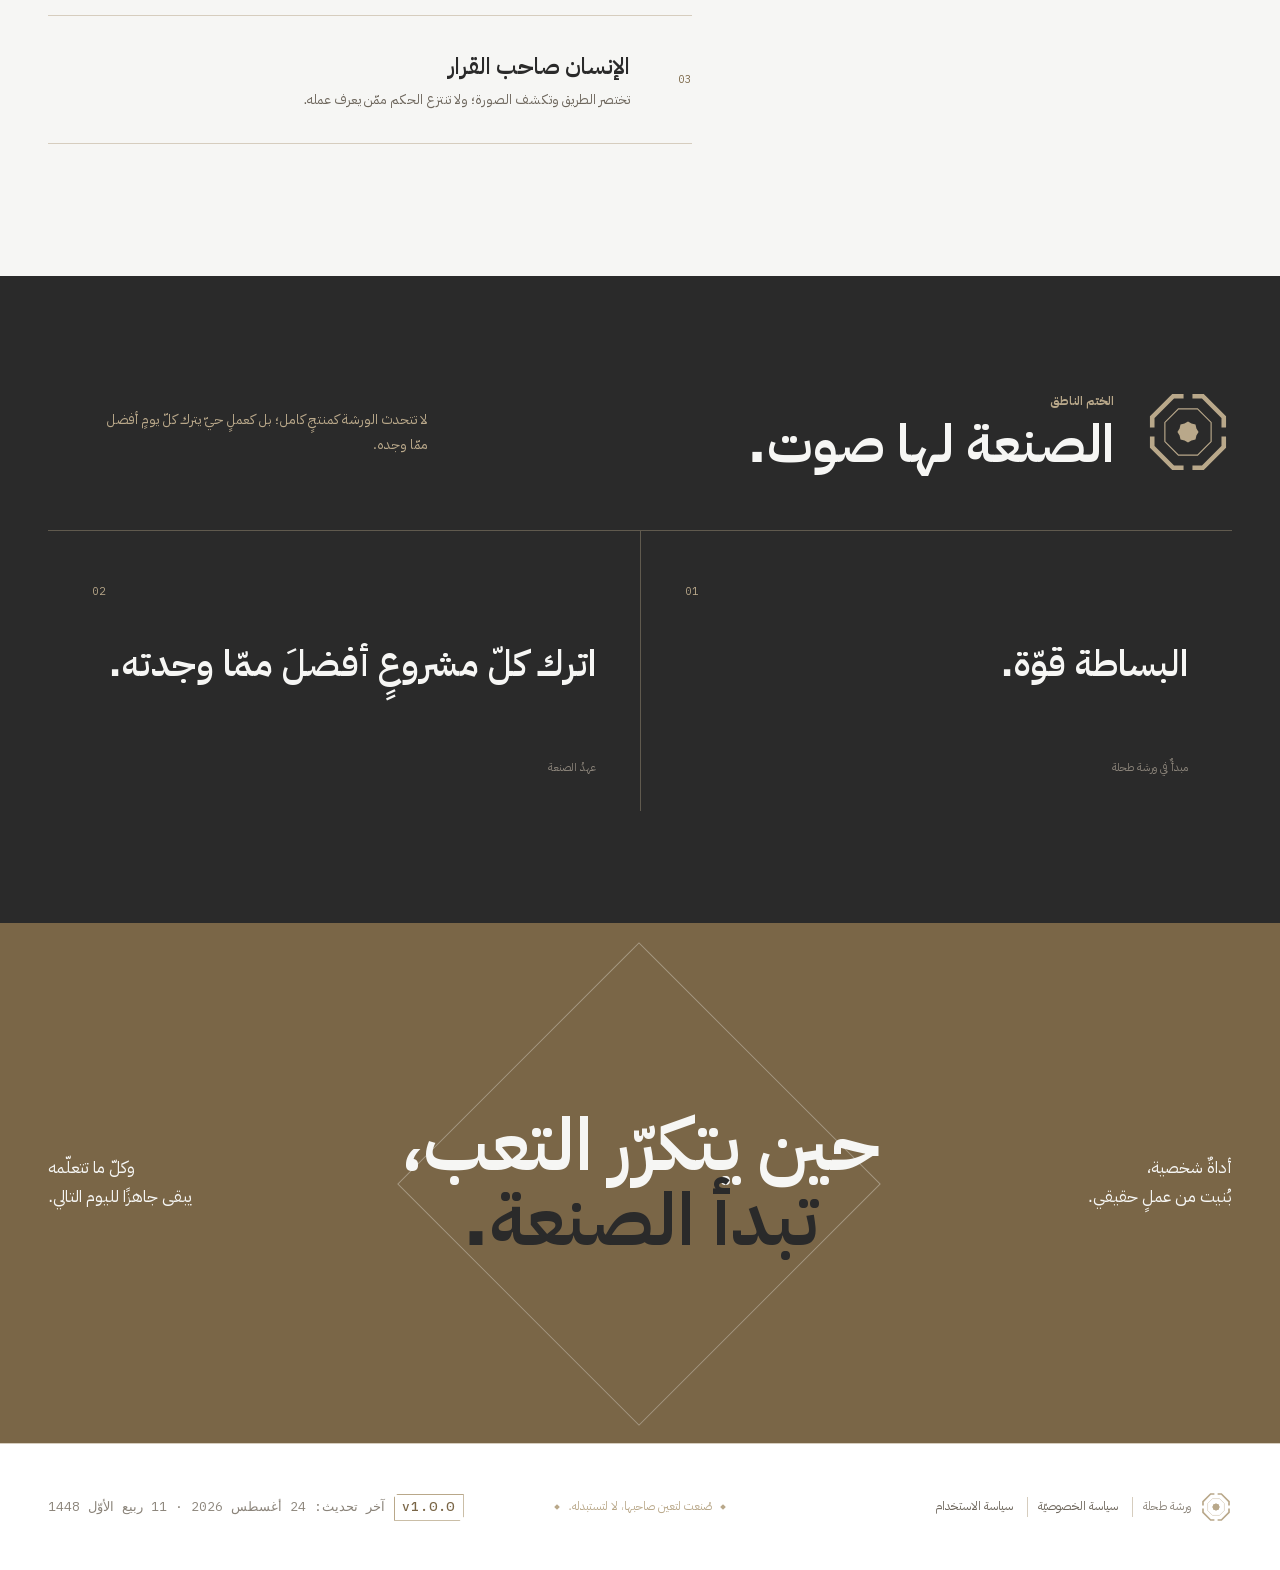
==== commit 9d10b2ae: "Tell the workshop story in Arabic" ====
--- a/index.html
+++ b/index.html
@@ -3,9 +3,9 @@
   <head>
     <meta charset="utf-8">
     <meta name="viewport" content="width=device-width, initial-scale=1">
-    <meta name="description" content="ورشة طحلة — منصّة شخصية تجمع أدوات جهاز المطوّر وقواعده وسطوحه في مكان واحد.">
+    <meta name="description" content="ورشة طحلة — أداة شخصية صاغها مبرمج من خبرته اليومية لتساعده على رؤية العمل وإدارته من جهازه.">
     <meta name="theme-color" content="#ece7df">
-    <title>ورشة طحلة — مكانٌ واحد لما يعمل وما يجب وما يُرى</title>
+    <title>ورشة طحلة — أداة صنعتها الحاجة وصقلها العمل</title>
     <link rel="icon" type="image/svg+xml" href="./assets/almukhtar-identity/marks/mark.svg">
     <link rel="stylesheet" href="./assets/almukhtar-identity/css/tokens.css">
     <link rel="stylesheet" href="./assets/almukhtar-identity/css/base.css">
@@ -15,188 +15,116 @@
   <body class="mz-sheet">
     <header class="mz-topbar mz-topbar--flush">
       <div class="site-header mz-topbar-frame">
-      <a class="wordmark mz-brand" href="#top" aria-label="ورشة طحلة — الصفحة الرئيسية">
-        <img class="wordmark-mark" src="./assets/almukhtar-identity/marks/mark.svg" alt="" width="40" height="40">
-        <span>ورشة طحلة</span>
-      </a>
-      <nav class="mz-topbar-center" aria-label="التنقّل الرئيسي">
-        <a href="#purpose">لماذا الورشة؟</a>
-        <a href="#goals">الأهداف</a>
-        <a href="#architecture">البنية</a>
-      </nav>
-      <div class="mz-topbar-end" aria-hidden="true"></div>
+        <a class="mz-brand" href="#top" aria-label="ورشة طحلة — الصفحة الرئيسية">
+          <img src="./assets/almukhtar-identity/marks/mark.svg" alt="" width="40" height="40">
+          <span>ورشة طحلة</span>
+        </a>
+        <nav class="mz-topbar-center" aria-label="التنقّل الرئيسي">
+          <a href="#story">القصة</a>
+          <a href="#work">ما تفعله</a>
+          <a href="#principles">مبادئها</a>
+        </nav>
+        <div class="mz-topbar-end" aria-hidden="true"></div>
       </div>
     </header>
 
     <main id="top">
       <section class="hero" aria-labelledby="hero-title">
         <div class="hero-copy">
-          <p class="eyebrow"><span></span> منصّة شخصية · لجهاز مطوّر واحد</p>
-          <h1 id="hero-title">مكانٌ واحد<br>لما <em>يعمل</em>، وما يجب،<br>وما يُرى.</h1>
-          <p class="hero-lead">ورشة طحلة تجمع أدوات الجهاز وقواعد العمل وسطوح المتابعة في نظامٍ محليّ واحد؛ كي لا تضيع الحقيقة بين طرفيّةٍ مفتوحة، ولوحةٍ بعيدة، وذاكرةٍ لا تُقاس.</p>
+          <p class="eyebrow"><span></span> أداة شخصية · صنعتها الحاجة</p>
+          <h1 id="hero-title">حين صار العملُ<br>أكبرَ من <em>الذاكرة،</em><br>وُلدت الورشة.</h1>
+          <p class="hero-lead">ورشة طحلة أداة بناها مبرمج لنفسه، من عصارة خبرته وتفاصيل أيامه؛ لتجمع ما يتناثر أثناء العمل، وتحوّل الأسئلة المتكررة إلى إجابات يراها أمامه.</p>
           <div class="hero-actions">
-            <a class="primary-action" href="#goals">اكتشف الورشة <span aria-hidden="true">↓</span></a>
-            <span class="quiet-note">لا سحابة تديرها<br>ولا لوحة تستبدل جهازك</span>
+            <a class="primary-action" href="#story">ابدأ الحكاية <span aria-hidden="true">↓</span></a>
+            <span class="quiet-note">ليست منصّة تراقب العمل؛<br>إنها أداة تعمل إلى جواره.</span>
           </div>
         </div>
 
-        <div class="workshop-map" role="img" aria-label="مخطط يضع ورشة طحلة في مركز أربع طبقات: الأساسات، السطوح والعمليات، الالتقاط والتجهيز، والمختبر">
-          <div class="map-grid" aria-hidden="true"></div>
-          <span class="map-label label-top">الأساسات</span>
-          <span class="map-label label-right">السطوح والعمليات</span>
-          <span class="map-label label-bottom">الالتقاط والتجهيز</span>
-          <span class="map-label label-left">المختبر</span>
-          <div class="orbit orbit-outer" aria-hidden="true">
-            <i class="node n1"></i><i class="node n2"></i><i class="node n3"></i><i class="node n4"></i>
+        <div class="workshop-piece" role="img" aria-label="دورة عمل تبدأ بالسؤال، تقرأ الواقع، ثم تصنع إجابة واضحة">
+          <div class="piece-grid" aria-hidden="true"></div>
+          <span class="piece-label label-question">سؤالٌ يتكرّر</span>
+          <span class="piece-label label-reality">واقعٌ يُقرأ</span>
+          <span class="piece-label label-answer">جوابٌ يُرى</span>
+          <div class="piece-orbit orbit-outer" aria-hidden="true"><i></i><i></i><i></i></div>
+          <div class="piece-orbit orbit-inner" aria-hidden="true"></div>
+          <div class="piece-core">
+            <img src="./assets/almukhtar-identity/marks/mark.svg" alt="" width="86" height="86">
+            <strong>ورشة<br>طحلة</strong>
+            <small>صنعةٌ تتعلّم من صاحبها</small>
           </div>
-          <div class="orbit orbit-inner" aria-hidden="true">
-            <i class="node n5"></i><i class="node n6"></i><i class="node n7"></i><i class="node n8"></i>
-          </div>
-          <div class="map-core">
-            <span class="core-kicker">المصدر المحلي</span>
-            <strong>ورشة<br>طحلة</strong>
-            <small>حقيقةٌ واحدة</small>
-          </div>
-          <span class="map-count count-one"><b>22</b> وحدة</span>
-          <span class="map-count count-two"><b>4</b> طبقات</span>
-          <span class="map-count count-three"><b>1</b> جهاز</span>
+          <p class="piece-note">لا تبدأ من ميزةٍ للبيع.<br>تبدأ من مشقّةٍ تستحق أن تنتهي.</p>
         </div>
       </section>
 
-      <section class="manifesto" id="purpose" aria-labelledby="purpose-title">
-        <div class="section-number">01 / المعنى</div>
-        <div class="manifesto-copy">
-          <p class="section-kicker">لماذا «طُحلة»؟</p>
-          <h2 id="purpose-title">الرماديّ بين الأبيض والأسود.</h2>
-          <p>الطُّحلة لون الرماد: لا ينتمي إلى هذا الطرف ولا ذاك. والورشة كذلك؛ تخدم أكثر من نطاق عمل من غير أن تصبح جزءًا من أيٍّ منها. ما يخصّ جانبًا يُعزل في نطاقه، وما ينفع الجميع يبقى في القلب.</p>
+      <section class="story" id="story" aria-labelledby="story-title">
+        <p class="section-number">01 / المنشأ</p>
+        <div class="story-copy">
+          <p class="section-kicker">كيف بدأت؟</p>
+          <h2 id="story-title">من احتكاك اليد بالعمل.</h2>
+          <p>في يوم المبرمج أشياء صغيرة تسرق وقتًا كبيرًا: حالةٌ يبحث عنها، قاعدةٌ يحاول تذكّرها، وأداةٌ تخبره نصف الحقيقة. لم تبدأ ورشة طحلة كفكرةٍ على سبورة؛ بدأت كلما قال صاحبها: <strong>لا ينبغي أن أفعل هذا بالطريقة نفسها مرةً أخرى.</strong></p>
         </div>
         <blockquote>
           <span aria-hidden="true">“</span>
-          <p>الآلة أمامك هي الأصل.<br>وكلّ ما عداها نسخةٌ منها.</p>
+          <p>كلّ تعبٍ متكرر<br>هو أداةٌ لم تُبنَ بعد.</p>
         </blockquote>
       </section>
 
-      <section class="goals" id="goals" aria-labelledby="goals-title">
+      <section class="craft" aria-labelledby="craft-title">
+        <div class="craft-title">
+          <p class="section-kicker">عصارة الصنعة</p>
+          <h2 id="craft-title">لم تُكتب دفعةً واحدة.<br>نمت مع كلّ يوم عمل.</h2>
+        </div>
+        <div class="craft-trail">
+          <article><span>01</span><h3>مشقّةٌ ظهرت</h3><p>شيءٌ يستهلك الانتباه أو يقطع سير العمل.</p></article>
+          <article><span>02</span><h3>حلٌّ صغيرٌ أُثبت</h3><p>أقصر طريقٍ يعيد للمبرمج وقته وتركيزه.</p></article>
+          <article><span>03</span><h3>خبرةٌ بقيت</h3><p>ما نجح صار قدرةً دائمة بدل أن يبقى حيلةً عابرة.</p></article>
+        </div>
+      </section>
+
+      <section class="work" id="work" aria-labelledby="work-title">
         <div class="section-heading">
           <div>
-            <p class="section-kicker">الثلاثة التي بدأت منها</p>
-            <h2 id="goals-title">أسئلةٌ بسيطة.<br>نظامٌ كامل للإجابة.</h2>
+            <p class="section-kicker">ما الذي تفعله؟</p>
+            <h2 id="work-title">تضع العملَ<br>في متناول صاحبه.</h2>
           </div>
-          <p>بدل ثلاثين استدعاءً للحالة، وعشرات الألسنة المفتوحة، ومعلومةٍ تتغير قبل أن تصل إليها.</p>
+          <p>لا تستبدل خبرة المبرمج، بل تمنحه سطحًا يرى عليه ما يعرفه وما يحدث فعلًا وما يحتاج إلى قراره.</p>
         </div>
-
-        <div class="goal-list">
-          <article class="goal-card goal-active">
-            <span class="goal-index">01</span>
-            <div class="goal-icon pulse-icon" aria-hidden="true"><i></i></div>
-            <h3>ما الذي يعمل الآن؟</h3>
-            <p>الخدمات والحاويات والمنافذ والعمليات وحالة الجهاز، مقروءةً من الواقع لا من تقريرٍ قديم.</p>
-            <span class="goal-tag">الحالة الحيّة</span>
+        <div class="work-list">
+          <article>
+            <span class="work-index">01</span>
+            <div class="work-glyph glyph-pulse" aria-hidden="true"><i></i></div>
+            <h3>تقرأ الواقع</h3>
+            <p>تجمع إشارات الجهاز والعمل الجاري، وتجيب عن سؤال: ما الذي يحدث الآن؟</p>
+            <strong>حقيقةٌ حيّة</strong>
           </article>
-          <article class="goal-card">
-            <span class="goal-index">02</span>
-            <div class="goal-icon rule-icon" aria-hidden="true"><i></i><i></i><i></i></div>
-            <h3>ما الذي يجب أن ألتزم به؟</h3>
-            <p>قاعدةٌ واحدة مكتوبة مرة، مفهرسة وقابلة للبحث، تصل إلى كل أداة تعمل على الجهاز.</p>
-            <span class="goal-tag">قواعدٌ نافذة</span>
+          <article>
+            <span class="work-index">02</span>
+            <div class="work-glyph glyph-lines" aria-hidden="true"><i></i><i></i><i></i></div>
+            <h3>تحفظ المعرفة</h3>
+            <p>تحوّل القواعد والخبرة المتراكمة إلى شيءٍ حاضر وقت الحاجة، لا ذكرى مبعثرة.</p>
+            <strong>ذاكرةٌ نافذة</strong>
           </article>
-          <article class="goal-card">
-            <span class="goal-index">03</span>
-            <div class="goal-icon view-icon" aria-hidden="true"><i></i></div>
-            <h3>كيف يبدو كل ذلك؟</h3>
-            <p>سطوحٌ هادئة تحمل هويةً واحدة، وتحوّل ما في الطرفية إلى قرارٍ تستطيع رؤيته ولمسه.</p>
-            <span class="goal-tag">سطوحٌ مرئيّة</span>
+          <article>
+            <span class="work-index">03</span>
+            <div class="work-glyph glyph-frame" aria-hidden="true"><i></i></div>
+            <h3>تُظهر القرار</h3>
+            <p>تنقل ما يختبئ في الأوامر والملفات إلى سطحٍ هادئ يمكن فهمه والتصرّف منه.</p>
+            <strong>رؤيةٌ قابلة للفعل</strong>
           </article>
         </div>
       </section>
 
-      <section class="architecture" id="architecture" aria-labelledby="architecture-title">
-        <div class="architecture-copy">
-          <p class="section-kicker">البنية</p>
-          <h2 id="architecture-title">كلّ شيءٍ<br>في موضعه.</h2>
-          <p>وحداتٌ مستقلة في إصدارها واختبارها، تجتمع داخل مساحة عمل واحدة. الدليل ليس قائمة مشروعات؛ بل حدود مسؤولية تمنع الأدوات من ابتلاع البرامج، وتمنع البرامج من إعادة اختراع الأدوات.</p>
+      <section class="principles" id="principles" aria-labelledby="principles-title">
+        <div class="principles-head">
+          <p class="section-kicker">مبادئها</p>
+          <h2 id="principles-title">الأداة الجيّدة<br>تعرف حدودها.</h2>
+          <p>كلّ قرارٍ في الورشة يعود إلى ثلاث أفكار بسيطة تحميها من أن تصبح عبئًا جديدًا.</p>
         </div>
-        <ol class="layer-list">
-          <li>
-            <span class="layer-number">01</span>
-            <div><h3>الأساسات</h3><p>القدرات، الهوية، البيان، القواعد، والسجل الدائم.</p></div>
-            <span class="layer-count">5 وحدات</span>
-          </li>
-          <li>
-            <span class="layer-number">02</span>
-            <div><h3>السطوح والعمليات</h3><p>الأبواب التي تقرأ الجهاز وتعرضه وتدير ما عليه.</p></div>
-            <span class="layer-count">11 وحدة</span>
-          </li>
-          <li>
-            <span class="layer-number">03</span>
-            <div><h3>الالتقاط والتجهيز</h3><p>ما يمسك الأثر، ويحفظه، ويهيّئ مساحة العمل.</p></div>
-            <span class="layer-count">5 وحدات</span>
-          </li>
-          <li>
-            <span class="layer-number">04</span>
-            <div><h3>المختبر</h3><p>مساحة لإثبات الفكرة قبل أن تستحق بناء نظامٍ دائم.</p></div>
-            <span class="layer-count">1 إثبات</span>
-          </li>
-        </ol>
-      </section>
-
-      <section class="catalog" id="units" aria-labelledby="units-title">
-        <div class="catalog-intro">
-          <div>
-            <p class="section-kicker">علامات الوحدات</p>
-            <h2 id="units-title">اثنتان وعشرون وحدة.<br>عائلةٌ بصريّة واحدة.</h2>
-          </div>
-          <p>لكلّ وحدة علامةٌ تميّزها داخل الورشة. تُعرض العلامات ضمن طبقاتها الأربع من غير نشر أسماء المشروعات أو تفاصيلها الخاصة.</p>
+        <div class="principle-list">
+          <article><span>01</span><div><h3>الجهاز هو الأصل</h3><p>تعمل بالقرب من بيانات صاحبها وأدواته، حيث تقع الحقيقة فعلًا.</p></div></article>
+          <article><span>02</span><div><h3>يُقاس، لا يُفترض</h3><p>تسأل الواقع قبل أن تصف الحالة، وتعرض الدليل قبل الادعاء.</p></div></article>
+          <article><span>03</span><div><h3>الإنسان صاحب القرار</h3><p>تختصر الطريق وتكشف الصورة؛ ولا تنتزع الحكم ممّن يعرف عمله.</p></div></article>
         </div>
-        <section class="catalog-group" aria-labelledby="group-foundations">
-          <header class="catalog-group-head"><h3 id="group-foundations">الأساسات</h3><span>5 وحدات</span></header>
-          <div class="unit-grid">
-            <article class="unit-card mz-surface"><img src="./assets/almukhtar-identity/marks/mark-be072652.svg" alt="" width="64" height="64"></article>
-            <article class="unit-card mz-surface"><img src="./assets/almukhtar-identity/marks/mark-e443627b.svg" alt="" width="64" height="64"></article>
-            <article class="unit-card mz-surface"><img src="./assets/almukhtar-identity/marks/mark-c4e18a2d.svg" alt="" width="64" height="64"></article>
-            <article class="unit-card mz-surface"><img src="./assets/almukhtar-identity/marks/mark-c4334df8.svg" alt="" width="64" height="64"></article>
-            <article class="unit-card mz-surface"><img src="./assets/almukhtar-identity/marks/mark-9d3b1112.svg" alt="" width="64" height="64"></article>
-          </div>
-        </section>
-        <section class="catalog-group" aria-labelledby="group-surfaces">
-          <header class="catalog-group-head"><h3 id="group-surfaces">السطوح والعمليات</h3><span>11 وحدة</span></header>
-          <div class="unit-grid">
-            <article class="unit-card mz-surface"><img src="./assets/almukhtar-identity/marks/mark-a38f58fe.svg" alt="" width="64" height="64"></article>
-            <article class="unit-card mz-surface"><img src="./assets/almukhtar-identity/marks/mark-5771ba4a.svg" alt="" width="64" height="64"></article>
-            <article class="unit-card mz-surface"><img src="./assets/almukhtar-identity/marks/mark-f7db938c.svg" alt="" width="64" height="64"></article>
-            <article class="unit-card mz-surface"><img src="./assets/almukhtar-identity/marks/mark-7162ca28.svg" alt="" width="64" height="64"></article>
-            <article class="unit-card mz-surface"><img src="./assets/almukhtar-identity/marks/mark-c38132c9.svg" alt="" width="64" height="64"></article>
-            <article class="unit-card mz-surface"><img src="./assets/almukhtar-identity/marks/mark-6921cab9.svg" alt="" width="64" height="64"></article>
-            <article class="unit-card mz-surface"><img src="./assets/almukhtar-identity/marks/mark-20ee0eaa.svg" alt="" width="64" height="64"></article>
-            <article class="unit-card mz-surface"><img src="./assets/almukhtar-identity/marks/mark-edb9b825.svg" alt="" width="64" height="64"></article>
-            <article class="unit-card mz-surface"><img src="./assets/almukhtar-identity/marks/mark-caeee334.svg" alt="" width="64" height="64"></article>
-            <article class="unit-card mz-surface"><img src="./assets/almukhtar-identity/marks/mark-713eb8a1.svg" alt="" width="64" height="64"></article>
-            <article class="unit-card mz-surface"><img src="./assets/almukhtar-identity/marks/mark-111daee1.svg" alt="" width="64" height="64"></article>
-          </div>
-        </section>
-        <section class="catalog-group" aria-labelledby="group-capture">
-          <header class="catalog-group-head"><h3 id="group-capture">الالتقاط والتجهيز</h3><span>5 وحدات</span></header>
-          <div class="unit-grid">
-            <article class="unit-card mz-surface"><img src="./assets/almukhtar-identity/marks/mark-99803c95.svg" alt="" width="64" height="64"></article>
-            <article class="unit-card mz-surface"><img src="./assets/almukhtar-identity/marks/mark-c2502d0d.svg" alt="" width="64" height="64"></article>
-            <article class="unit-card mz-surface"><img src="./assets/almukhtar-identity/marks/mark-137543b7.svg" alt="" width="64" height="64"></article>
-            <article class="unit-card mz-surface"><img src="./assets/almukhtar-identity/marks/mark-c6b5afe5.svg" alt="" width="64" height="64"></article>
-            <article class="unit-card mz-surface"><img src="./assets/almukhtar-identity/marks/mark-2e964afe.svg" alt="" width="64" height="64"></article>
-          </div>
-        </section>
-        <section class="catalog-group" aria-labelledby="group-laboratory">
-          <header class="catalog-group-head"><h3 id="group-laboratory">المختبر</h3><span>1 إثبات</span></header>
-          <div class="unit-grid">
-            <article class="unit-card mz-surface"><img src="./assets/almukhtar-identity/marks/mark-280bc68c.svg" alt="" width="64" height="64"></article>
-          </div>
-        </section>
-      </section>
-
-
-      <section class="principles" aria-label="مبادئ الورشة">
-        <article><span>محليّ أولًا</span><h3>الجهاز ليس طرفًا.<br>إنه موطن النظام.</h3></article>
-        <article><span>يُقاس لا يُفترض</span><h3>الحالة تُقرأ من الكود<br>والاختبار والعملية الحيّة.</h3></article>
-        <article><span>محايدٌ بالنطاق</span><h3>ما يخدم جانبًا يُعزل،<br>ولا يلوّن قلب الورشة.</h3></article>
       </section>
 
       <section class="voice" aria-labelledby="voice-title">
@@ -204,40 +132,32 @@
           <img src="./assets/almukhtar-identity/marks/mark.svg" alt="" width="88" height="88">
           <div>
             <p class="section-kicker">الختم الناطق</p>
-            <h2 id="voice-title">صوتُ الورشة.</h2>
+            <h2 id="voice-title">الصنعة لها صوت.</h2>
           </div>
-          <p>ما تقوله الورشة عن طريقتها، مأخوذٌ من سجلّ صوتها نفسه لا من نسخةٍ كُتبت لهذه الصفحة.</p>
+          <p>لا تتحدث الورشة كمنتجٍ كامل؛ بل كعملٍ حيّ يترك كلّ يومٍ أفضل ممّا وجده.</p>
         </div>
         <div class="voice-mottos">
-        <!-- voice:start -->
-          <blockquote class="voice-motto">
-            <span class="voice-index" dir="ltr">01</span>
-            <p>البساطة قوّة.</p>
-            <cite>شعار ورشة طحلة · يكتبه صاحب الورشة</cite>
-          </blockquote>
-          <blockquote class="voice-motto">
-            <span class="voice-index" dir="ltr">02</span>
-            <p>اترك كلّ مشروعٍ أفضلَ ممّا وجدتَه.</p>
-            <cite>شعار ورشة طحلة · يكتبه صاحب الورشة</cite>
-          </blockquote>
-        <!-- voice:end -->
+          <blockquote><span dir="ltr">01</span><p>البساطة قوّة.</p><cite>مبدأٌ في ورشة طحلة</cite></blockquote>
+          <blockquote><span dir="ltr">02</span><p>اترك كلّ مشروعٍ أفضلَ ممّا وجدته.</p><cite>عهدُ الصنعة</cite></blockquote>
         </div>
       </section>
 
       <section class="closing">
-        <p>ورشةٌ شخصية،<br>لكنّ فكرتها قابلةٌ للمشاركة.</p>
-        <h2>اجعل الآلة<br><em>تجيبك.</em></h2>
+        <p>أداةٌ شخصية،<br>بُنيت من عملٍ حقيقي.</p>
+        <h2>حين يتكرّر التعب،<br><em>تبدأ الصنعة.</em></h2>
+        <p>وكلّ ما تتعلّمه<br>يبقى جاهزًا لليوم التالي.</p>
       </section>
     </main>
 
     <footer class="mz-footer mz-footer--document mz-footer--flush">
       <div class="footer-frame mz-footer-frame">
-      <div class="mz-footer-id">
-        <a class="wordmark footer-mark" href="#top"><img class="wordmark-mark" src="./assets/almukhtar-identity/marks/mark.svg" alt="" width="32" height="32"><span>ورشة طحلة</span></a>
-        <a class="footer-legal" href="./privacy.html">سياسة الخصوصيّة</a>
-      </div>
-      <p class="mz-footer-seal">بُنيت لتجيب من الواقع، لا لتصفه من بعيد.</p>
-      <p class="mz-footer-stamp"><b dir="ltr">v1.0.0</b><span>آخر تحديث: 24 أغسطس 2026 · 11 ربيع الأوّل 1448</span></p>
+        <div class="mz-footer-id">
+          <a class="footer-brand" href="#top"><img src="./assets/almukhtar-identity/marks/mark.svg" alt="" width="32" height="32"><span>ورشة طحلة</span></a>
+          <a class="footer-legal" href="./privacy.html">سياسة الخصوصيّة</a>
+          <a class="footer-legal" href="./terms.html">سياسة الاستخدام</a>
+        </div>
+        <p class="mz-footer-seal">صُنعت لتعين صاحبها، لا لتستبدله.</p>
+        <p class="mz-footer-stamp"><b dir="ltr">v1.0.0</b><span>آخر تحديث: 24 أغسطس 2026 · 11 ربيع الأوّل 1448</span></p>
       </div>
     </footer>
   </body>
--- a/styles.css
+++ b/styles.css
@@ -1,227 +1,133 @@
 html { scroll-behavior: smooth; }
 
-/* The identity owns the page ground and type. The public desktop slice adds only its fixed canvas and reading rhythm. */
-body {
-  min-width: 1100px;
-  line-height: 1.6;
-}
+/* The identity owns the page ground and type; the public story adds only its fixed desktop canvas and reading rhythm. */
+body { min-width: 1100px; line-height: 1.6; }
 
-/* The identity's .mz-topbar-frame already gives the three-column contract, the centring and the
-   rail height, and .mz-topbar already draws the rule beneath. Only the page's content width is ours. */
+/* The identity owns the rail contract; this surface supplies only its content width. */
 .site-header { width: min(1380px, calc(100% - 96px)); }
-
-/* The identity centres the rail slot; this page supplies only the landing-page links and their spacing. */
-.site-header nav { display: flex; gap: 34px; font-size: .86rem; color: var(--ink-soft); }
+.site-header nav { display: flex; gap: 34px; color: var(--ink-soft); font-size: .86rem; }
 .site-header nav a { color: inherit; text-decoration: none; transition: color 160ms ease; }
 .site-header nav a:hover { color: var(--gold-ink); }
 
-.hero {
-  width: min(1380px, calc(100% - 96px));
-  min-height: 730px;
-  margin: 0 auto;
-  padding: 86px 0 90px;
-  display: grid;
-  grid-template-columns: .92fr 1.08fr;
-  align-items: center;
-  gap: 70px;
-}
-
-.eyebrow, .section-kicker { margin: 0 0 22px; color: var(--gold-ink); font-size: .78rem; font-weight: 700; letter-spacing: 0; }
+h1, h2, h3, p { text-wrap: pretty; }
+.eyebrow, .section-kicker { margin: 0 0 20px; color: var(--gold-ink); font-size: .76rem; font-weight: 700; }
 .eyebrow { display: flex; align-items: center; gap: 11px; }
 .eyebrow span { width: 30px; height: 1px; background: var(--gold); }
 
-h1, h2, h3, p { text-wrap: pretty; }
+.hero {
+  width: min(1380px, calc(100% - 96px));
+  min-height: 760px;
+  margin: 0 auto;
+  padding: 82px 0 96px;
+  display: grid;
+  grid-template-columns: .94fr 1.06fr;
+  align-items: center;
+  gap: 82px;
+}
+.hero h1 { margin: 0; font-family: var(--face-ar); font-size: clamp(4.4rem, 5.65vw, 6.35rem); font-weight: 600; line-height: .96; letter-spacing: -.04em; }
+.hero h1 em { color: var(--gold-ink); font-style: normal; }
+.hero-lead { max-width: 620px; margin: 36px 0 0; color: var(--ink-soft); font-size: 1.12rem; line-height: 1.95; }
+.hero-actions { margin-top: 38px; display: flex; align-items: center; gap: 26px; }
+.primary-action { min-width: 174px; height: 54px; padding: 0 22px; display: inline-flex; justify-content: space-between; align-items: center; background: var(--ink); color: var(--paper); font-size: .88rem; font-weight: 700; text-decoration: none; transition: transform 160ms ease; }
+.primary-action:hover { transform: translateY(-2px); }
+.quiet-note { color: var(--stone); font-size: .72rem; line-height: 1.55; }
 
-h1 {
-  margin: 0;
-  font-family: var(--face-ar);
-  font-size: clamp(4.2rem, 5.4vw, 6rem);
-  line-height: .98;
-  font-weight: 600;
-  letter-spacing: -.035em;
-}
+.workshop-piece { position: relative; width: 620px; height: 620px; justify-self: end; border: 1px solid var(--edge); background: color-mix(in srgb, var(--paper) 24%, transparent); clip-path: polygon(24px 0, 100% 0, 100% calc(100% - 24px), calc(100% - 24px) 100%, 0 100%, 0 24px); }
+.piece-grid { position: absolute; inset: 34px; opacity: .42; background-image: linear-gradient(var(--edge) 1px, transparent 1px), linear-gradient(90deg, var(--edge) 1px, transparent 1px); background-size: 40px 40px; mask-image: radial-gradient(circle, var(--ink) 0 58%, transparent 76%); }
+.piece-orbit { position: absolute; border: 1px solid var(--edge); }
+.orbit-outer { inset: 82px; transform: rotate(-10deg); }
+.orbit-inner { inset: 145px; border-color: var(--gold); border-style: dashed; transform: rotate(18deg); }
+.orbit-outer i { position: absolute; width: 11px; height: 11px; border: 2px solid var(--gold); background: var(--paper); transform: rotate(45deg); }
+.orbit-outer i:nth-child(1) { top: -6px; right: 20%; }
+.orbit-outer i:nth-child(2) { left: -6px; top: 55%; }
+.orbit-outer i:nth-child(3) { right: 36%; bottom: -6px; }
+.piece-core { position: absolute; z-index: 2; width: 226px; height: 226px; top: calc(50% - 113px); right: calc(50% - 113px); padding: 20px; display: flex; flex-direction: column; align-items: center; justify-content: center; background: var(--ink); color: var(--paper); border: 8px solid var(--paper); outline: 1px solid var(--gold); text-align: center; clip-path: polygon(24px 0, calc(100% - 24px) 0, 100% 24px, 100% calc(100% - 24px), calc(100% - 24px) 100%, 24px 100%, 0 calc(100% - 24px), 0 24px); }
+.piece-core img { width: 62px; height: 62px; margin-bottom: 8px; }
+.piece-core strong { font-family: var(--face-ar); font-size: 2.25rem; font-weight: 600; line-height: .88; }
+.piece-core small { margin-top: 12px; color: var(--gold); font-size: .61rem; }
+.piece-label { position: absolute; z-index: 3; padding: 5px 11px; background: var(--paper); color: var(--ink-soft); font-size: .68rem; }
+.label-question { top: 52px; right: 50%; transform: translateX(50%); }
+.label-reality { right: -20px; top: 50%; transform: translateY(-50%) rotate(-90deg); }
+.label-answer { bottom: 52px; right: 50%; transform: translateX(50%); }
+.piece-note { position: absolute; z-index: 4; left: 22px; bottom: 22px; margin: 0; padding: 13px 16px; background: var(--panel); border: 1px solid var(--edge); box-shadow: var(--lift); color: var(--ink-soft); font-size: .68rem; line-height: 1.55; }
 
-h1 em, .closing h2 em { color: var(--gold-ink); font-style: normal; }
+.story { padding: 126px max(48px, calc((100% - 1380px) / 2)); display: grid; grid-template-columns: 120px 1.15fr .85fr; gap: 62px; align-items: start; background: var(--ink); color: var(--paper); }
+.section-number { color: var(--stone); font-family: var(--face-mono); font-size: .68rem; text-align: right; }
+.story h2, .craft h2, .work h2, .principles h2 { margin: 0; font-family: var(--face-ar); font-size: 3.45rem; font-weight: 600; line-height: 1.08; }
+.story-copy > p:last-child { max-width: 670px; margin: 30px 0 0; color: var(--gold); font-size: 1.05rem; line-height: 2; }
+.story-copy strong { color: var(--paper); }
+.story blockquote { margin: 0; padding-inline-start: 40px; border-inline-start: 1px solid var(--stone); }
+.story blockquote span { color: var(--gold); font-family: Georgia, serif; font-size: 3rem; line-height: 1; }
+.story blockquote p { margin: 8px 0 0; font-family: var(--face-ar); font-size: 1.75rem; line-height: 1.5; }
 
-.hero-lead { max-width: 600px; margin: 36px 0 0; color: var(--ink-soft); font-size: 1.1rem; line-height: 1.9; }
-.hero-actions { margin-top: 38px; display: flex; align-items: center; gap: 26px; }
+.craft { width: min(1380px, calc(100% - 96px)); margin: 0 auto; padding: 130px 0; display: grid; grid-template-columns: .85fr 1.15fr; gap: 100px; align-items: end; }
+.craft-title { align-self: start; }
+.craft-trail { display: grid; grid-template-columns: repeat(3, 1fr); border-top: 1px solid var(--edge); border-bottom: 1px solid var(--edge); }
+.craft-trail article { min-height: 260px; padding: 32px 28px; border-inline-end: 1px solid var(--edge); }
+.craft-trail article:last-child { border-inline-end: 0; }
+.craft-trail span, .work-index, .principle-list span { color: var(--gold-ink); font-family: var(--face-mono); font-size: .68rem; }
+.craft-trail h3 { margin: 72px 0 12px; font-family: var(--face-ar); font-size: 1.35rem; font-weight: 600; }
+.craft-trail p { margin: 0; color: var(--ink-soft); font-size: .82rem; line-height: 1.8; }
 
-.primary-action {
-  min-width: 174px;
-  height: 54px;
-  padding: 0 22px;
-  display: inline-flex;
-  justify-content: space-between;
-  align-items: center;
-  background: var(--ink);
-  color: var(--paper);
-  font-size: .88rem;
-  font-weight: 700;
-  transition: transform 160ms ease, background 160ms ease;
-}
-/* No darker-than-ink token exists in the identity, so the hover lifts and does not recolour. */
-.primary-action:hover { transform: translateY(-2px); }
-.quiet-note { color: var(--ink-soft); font-size: .72rem; line-height: 1.5; }
+.work { padding: 128px max(48px, calc((100% - 1380px) / 2)); background: var(--sand); }
+.section-heading { display: grid; grid-template-columns: 1fr 380px; align-items: end; gap: 90px; }
+.section-heading > p { margin: 0; color: var(--ink-soft); font-size: .96rem; line-height: 1.85; }
+.work-list { margin-top: 68px; display: grid; grid-template-columns: repeat(3, 1fr); border-top: 1px solid var(--edge); border-bottom: 1px solid var(--edge); }
+.work-list article { min-height: 410px; padding: 34px 38px; border-inline-end: 1px solid var(--edge); }
+.work-list article:last-child { border-inline-end: 0; }
+.work-glyph { width: 62px; height: 62px; margin: 48px 0 32px; position: relative; color: var(--gold-ink); }
+.glyph-pulse { border: 1px solid currentColor; transform: rotate(45deg) scale(.72); }
+.glyph-pulse::before, .glyph-pulse i { content: ""; position: absolute; }
+.glyph-pulse::before { inset: 11px; border: 1px solid currentColor; }
+.glyph-pulse i { inset: 23px; background: currentColor; }
+.glyph-lines { border-inline-start: 1px solid currentColor; }
+.glyph-lines i { position: absolute; right: 12px; height: 1px; background: currentColor; }
+.glyph-lines i:nth-child(1) { top: 12px; width: 44px; }
+.glyph-lines i:nth-child(2) { top: 30px; width: 34px; }
+.glyph-lines i:nth-child(3) { top: 48px; width: 24px; }
+.glyph-frame { border: 1px solid currentColor; transform: rotate(45deg) scale(.72); }
+.glyph-frame i { position: absolute; inset: 20px; border: 1px solid currentColor; }
+.work-list h3 { margin: 0; font-family: var(--face-ar); font-size: 1.7rem; font-weight: 600; }
+.work-list p { min-height: 88px; margin: 14px 0 26px; color: var(--ink-soft); font-size: .9rem; line-height: 1.85; }
+.work-list strong { display: block; padding-top: 12px; border-top: 1px solid var(--edge); color: var(--gold-ink); font-size: .7rem; }
 
-.workshop-map {
-  position: relative;
-  width: 610px;
-  height: 610px;
-  justify-self: end;
-  border: 1px solid var(--edge);
-  clip-path: polygon(24px 0, 100% 0, 100% calc(100% - 24px), calc(100% - 24px) 100%, 0 100%, 0 24px);
-  background: color-mix(in srgb, var(--paper) 22%, transparent);
-}
-
-.map-grid {
-  position: absolute;
-  inset: 34px;
-  opacity: .43;
-  background-image: linear-gradient(var(--edge) 1px, transparent 1px), linear-gradient(90deg, var(--edge) 1px, transparent 1px);
-  background-size: 38px 38px;
-  mask-image: radial-gradient(circle, var(--ink) 0 64%, transparent 75%);
-}
-
-.workshop-map::before, .workshop-map::after { content: ""; position: absolute; background: var(--edge); }
-.workshop-map::before { width: 1px; height: calc(100% + 52px); top: -26px; left: 50%; }
-.workshop-map::after { height: 1px; width: calc(100% + 52px); left: -26px; top: 50%; }
-
-.orbit { position: absolute; border: 1px solid var(--gold); }
-.orbit-outer { inset: 82px; border-style: dashed; opacity: .8; transform: rotate(-11deg); }
-.orbit-inner { inset: 148px; border-color: var(--edge); transform: rotate(18deg); }
-
-.node { width: 10px; height: 10px; position: absolute; border: 2px solid var(--gold); background: var(--paper); transform: rotate(45deg); }
-.n1 { top: 12%; right: 12%; }.n2 { bottom: 12%; right: 12%; }.n3 { bottom: 12%; left: 12%; }.n4 { top: 12%; left: 12%; }
-.n5 { top: -5px; right: 50%; }.n6 { right: -5px; top: 50%; }.n7 { bottom: -5px; left: 50%; }.n8 { left: -5px; top: 50%; }
-
-.map-core {
-  position: absolute;
-  z-index: 2;
-  width: 196px;
-  height: 196px;
-  top: calc(50% - 98px);
-  right: calc(50% - 98px);
-  display: flex;
-  flex-direction: column;
-  align-items: center;
-  justify-content: center;
-  background: var(--ink);
-  color: var(--paper);
-  border: 8px solid var(--paper);
-  outline: 1px solid var(--gold);
-  clip-path: polygon(24px 0, calc(100% - 24px) 0, 100% 24px, 100% calc(100% - 24px), calc(100% - 24px) 100%, 24px 100%, 0 calc(100% - 24px), 0 24px);
-  text-align: center;
-}
-.map-core strong { font-family: var(--face-ar); font-size: 2.4rem; line-height: .9; font-weight: 600; }
-.core-kicker, .map-core small { font-size: .62rem; color: var(--gold); }
-.core-kicker { margin-bottom: 10px; }.map-core small { margin-top: 12px; }
-
-.map-label { position: absolute; z-index: 3; padding: 4px 10px; background: var(--paper); color: var(--ink-soft); font-size: .66rem; }
-.label-top { top: 47px; right: 50%; transform: translateX(50%); }
-.label-right { right: -28px; top: 50%; transform: translateY(-50%) rotate(-90deg); }
-.label-bottom { bottom: 47px; right: 50%; transform: translateX(50%); }
-.label-left { left: -6px; top: 50%; transform: translateY(-50%) rotate(90deg); }
-
-.map-count { position: absolute; z-index: 4; min-width: 86px; padding: 11px 14px; background: var(--panel); border: 1px solid var(--edge); box-shadow: var(--lift); color: var(--ink-soft); font-size: .66rem; }
-.map-count b { display: block; color: var(--ink); font-family: var(--face-ar); font-size: 1.55rem; line-height: 1; }
-.count-one { top: 84px; right: 22px; }.count-two { bottom: 81px; left: 28px; }.count-three { bottom: 48px; right: 70px; }
-
-.manifesto {
-  padding: 120px max(48px, calc((100% - 1380px) / 2));
-  display: grid;
-  grid-template-columns: 120px 1fr .82fr;
-  gap: 56px;
-  align-items: start;
-  color: var(--paper);
-  background: var(--ink);
-}
-.section-number { color: var(--stone); font-size: .69rem; direction: ltr; text-align: right; }
-.manifesto h2, .goals h2, .architecture h2 { margin: 0; font-family: var(--face-ar); font-size: 3.3rem; line-height: 1.12; font-weight: 600; }
-.manifesto-copy > p:last-child { max-width: 640px; margin: 30px 0 0; color: var(--gold); font-size: 1.04rem; line-height: 1.9; }
-.manifesto blockquote { margin: 0; padding: 5px 38px 5px 0; border-right: 1px solid var(--stone); }
-.manifesto blockquote span { font-family: Georgia, serif; color: var(--gold); font-size: 3rem; line-height: 1; }
-.manifesto blockquote p { margin: 4px 0 0; font-family: var(--face-ar); font-size: 1.65rem; line-height: 1.55; }
-
-.goals { width: min(1380px, calc(100% - 96px)); margin: 0 auto; padding: 132px 0; }
-.section-heading { display: grid; grid-template-columns: 1fr 340px; align-items: end; gap: 80px; }
-.section-heading > p { color: var(--ink-soft); font-size: .94rem; line-height: 1.8; }
-.goal-list { margin-top: 66px; display: grid; grid-template-columns: repeat(3, 1fr); border-top: 1px solid var(--edge); border-bottom: 1px solid var(--edge); }
-.goal-card { position: relative; min-height: 430px; padding: 36px 38px; border-left: 1px solid var(--edge); transition: background 180ms ease, transform 180ms ease; }
-.goal-card:last-child { border-left: 0; }
-.goal-card:hover { background: var(--panel); transform: translateY(-6px); }
-.goal-active { background: var(--panel); }
-.goal-index { color: var(--gold-ink); font: .76rem var(--face-ar); }
-.goal-icon { width: 62px; height: 62px; margin: 44px 0 30px; position: relative; color: var(--gold-ink); }
-.pulse-icon { border: 1px solid currentColor; transform: rotate(45deg) scale(.72); }
-.pulse-icon::before, .pulse-icon::after, .pulse-icon i { content: ""; position: absolute; }
-.pulse-icon::before { inset: 10px; border: 1px solid currentColor; }.pulse-icon::after { inset: 21px; background: currentColor; }.pulse-icon i { width: 8px; height: 8px; right: -4px; top: 26px; background: var(--paper); border: 1px solid currentColor; }
-.rule-icon { border-right: 1px solid currentColor; }
-.rule-icon i { position: absolute; right: 12px; height: 1px; background: currentColor; }
-.rule-icon i:nth-child(1) { top: 12px; width: 44px; }.rule-icon i:nth-child(2) { top: 30px; width: 34px; }.rule-icon i:nth-child(3) { top: 48px; width: 24px; }
-.view-icon { border: 1px solid currentColor; transform: rotate(45deg) scale(.72); }
-.view-icon i { position: absolute; width: 20px; height: 20px; top: 20px; right: 20px; border: 1px solid currentColor; }
-.goal-card h3 { margin: 0; font-family: var(--face-ar); font-size: 1.65rem; font-weight: 600; }
-.goal-card p { min-height: 84px; margin: 14px 0 26px; color: var(--ink-soft); font-size: .9rem; line-height: 1.8; }
-.goal-tag { padding-top: 11px; border-top: 1px solid var(--edge); color: var(--gold-ink); font-size: .68rem; }
-
-.architecture { padding: 126px max(48px, calc((100% - 1380px) / 2)); display: grid; grid-template-columns: .72fr 1.28fr; gap: 110px; background: var(--sand); }
-.architecture-copy > p:nth-of-type(2) { max-width: 470px; margin: 28px 0 30px; color: var(--ink-soft); line-height: 1.9; }
-.layer-list { list-style: none; margin: 0; padding: 0; border-top: 1px solid var(--edge); }
-.layer-list li { min-height: 112px; display: grid; grid-template-columns: 58px 1fr 90px; gap: 24px; align-items: center; border-bottom: 1px solid var(--edge); }
-.layer-number { color: var(--gold-ink); font-size: .7rem; }
-.layer-list h3 { margin: 0; font-family: var(--face-ar); font-size: 1.4rem; font-weight: 600; }
-.layer-list p { margin: 3px 0 0; color: var(--ink-soft); font-size: .8rem; }
-.layer-count { color: var(--ink-soft); font-size: .68rem; text-align: left; }
-
-.catalog { width: min(1380px, calc(100% - 96px)); margin: 0 auto; padding: 132px 0; }
-.catalog-intro { display: grid; grid-template-columns: 1fr 360px; gap: 80px; align-items: end; margin-bottom: 84px; }
-.catalog-intro h2 { margin: 0; font-family: var(--face-ar); font-size: 3.3rem; line-height: 1.12; font-weight: 600; }
-.catalog-intro > p { margin: 0; color: var(--ink-soft); font-size: .94rem; line-height: 1.8; }
-.catalog-group + .catalog-group { margin-top: 78px; }
-.catalog-group-head { display: flex; align-items: baseline; justify-content: space-between; padding-bottom: 16px; border-bottom: 1px solid var(--edge); }
-.catalog-group-head h3 { margin: 0; font-family: var(--face-ar); font-size: 1.65rem; font-weight: 600; }
-.catalog-group-head span { color: var(--stone); font-family: var(--face-mono); font-size: var(--size-2xs); }
-.unit-grid { display: grid; grid-template-columns: repeat(3, 1fr); }
-.unit-card { min-height: 148px; padding: 26px 24px; display: grid; place-items: center; border-top: 0; border-right: 0; }
-.unit-card:nth-child(3n) { border-left: 0; }
-.unit-card img { width: 64px; height: 64px; }
-
-.principles { width: min(1380px, calc(100% - 96px)); margin: 0 auto; padding: 112px 0; display: grid; grid-template-columns: repeat(3, 1fr); }
-.principles article { min-height: 190px; padding: 15px 36px; border-left: 1px solid var(--edge); }
-.principles article:last-child { border-left: 0; }
-.principles span { color: var(--gold-ink); font-size: .7rem; font-weight: 700; }
-.principles h3 { margin: 36px 0 0; font-family: var(--face-ar); font-size: 1.75rem; line-height: 1.45; font-weight: 600; }
+.principles { width: min(1380px, calc(100% - 96px)); margin: 0 auto; padding: 132px 0; display: grid; grid-template-columns: .8fr 1.2fr; gap: 110px; }
+.principles-head > p:last-child { max-width: 480px; margin: 28px 0 0; color: var(--ink-soft); line-height: 1.9; }
+.principle-list { border-top: 1px solid var(--edge); }
+.principle-list article { min-height: 128px; padding: 24px 0; display: grid; grid-template-columns: 62px 1fr; align-items: center; border-bottom: 1px solid var(--edge); }
+.principle-list h3 { margin: 0; font-family: var(--face-ar); font-size: 1.42rem; font-weight: 600; }
+.principle-list p { margin: 5px 0 0; color: var(--ink-soft); font-size: .84rem; }
 
 .voice { padding: 112px max(48px, calc((100% - 1380px) / 2)); background: var(--ink); color: var(--paper); }
-.voice-head { display: grid; grid-template-columns: 88px 1fr 360px; gap: 30px; align-items: center; padding-bottom: 54px; border-bottom: 1px solid color-mix(in srgb, var(--gold) 38%, transparent); }
+.voice-head { display: grid; grid-template-columns: 88px 1fr 380px; gap: 30px; align-items: center; padding-bottom: 54px; border-bottom: 1px solid color-mix(in srgb, var(--gold) 38%, transparent); }
 .voice-head img { width: 88px; height: 88px; }
 .voice-head .section-kicker { margin-bottom: 8px; color: var(--gold); }
-.voice-head h2 { margin: 0; font-family: var(--face-ar); font-size: 3.3rem; line-height: 1; font-weight: 600; }
+.voice-head h2 { margin: 0; font-family: var(--face-ar); font-size: 3.3rem; font-weight: 600; line-height: 1; }
 .voice-head > p { margin: 0; color: var(--gold); font-size: .86rem; line-height: 1.85; }
 .voice-mottos { display: grid; grid-template-columns: repeat(2, 1fr); }
-.voice-motto { min-height: 280px; margin: 0; padding: 52px 44px 34px; display: flex; flex-direction: column; border-inline-end: 1px solid color-mix(in srgb, var(--gold) 38%, transparent); }
-.voice-motto:last-child { border-inline-end: 0; }
-.voice-index { color: var(--gold); font-family: var(--face-mono); font-size: var(--size-2xs); }
-.voice-motto p { margin: 38px 0 28px; font-family: var(--face-ar); font-size: 2.25rem; line-height: 1.45; font-weight: 600; }
-.voice-motto cite { margin-top: auto; color: var(--stone); font-size: .7rem; font-style: normal; }
+.voice-mottos blockquote { min-height: 280px; margin: 0; padding: 52px 44px 34px; display: flex; flex-direction: column; border-inline-end: 1px solid color-mix(in srgb, var(--gold) 38%, transparent); }
+.voice-mottos blockquote:last-child { border-inline-end: 0; }
+.voice-mottos span { color: var(--gold); font-family: var(--face-mono); font-size: .68rem; }
+.voice-mottos p { margin: 38px 0 28px; font-family: var(--face-ar); font-size: 2.25rem; font-weight: 600; line-height: 1.45; }
+.voice-mottos cite { margin-top: auto; color: var(--stone); font-size: .7rem; font-style: normal; }
 
-.closing { min-height: 560px; padding: 94px max(48px, calc((100% - 1380px) / 2)); position: relative; display: grid; grid-template-columns: 1fr 1.3fr 1fr; align-items: center; overflow: hidden; background: var(--gold-ink); color: var(--paper); }
-.closing::before { content: ""; position: absolute; width: 360px; height: 360px; right: calc(50% - 180px); top: 100px; border: 1px solid color-mix(in srgb, var(--paper) 34%, transparent); transform: rotate(45deg); }
+.closing { min-height: 520px; padding: 94px max(48px, calc((100% - 1380px) / 2)); position: relative; display: grid; grid-template-columns: .75fr 1.5fr .75fr; align-items: center; overflow: hidden; background: var(--gold-ink); color: var(--paper); }
+.closing::before { content: ""; position: absolute; width: 340px; height: 340px; right: calc(50% - 170px); top: 90px; border: 1px solid color-mix(in srgb, var(--paper) 34%, transparent); transform: rotate(45deg); }
 .closing > * { position: relative; z-index: 1; }
-.closing > p { align-self: end; font-family: var(--face-ar); font-size: 1.2rem; line-height: 1.6; }
-.closing h2 { margin: 0; text-align: center; font-family: var(--face-ar); font-size: 5.4rem; line-height: .98; font-weight: 600; }
-.closing h2 em { color: var(--ink); }
+.closing > p { font-family: var(--face-ar); font-size: 1.05rem; line-height: 1.7; }
+.closing > p:last-child { text-align: left; }
+.closing h2 { margin: 0; text-align: center; font-family: var(--face-ar); font-size: 4.6rem; font-weight: 600; line-height: 1.02; }
+.closing h2 em { color: var(--ink); font-style: normal; }
 
-/* The identity owns the footer grid and anatomy; the public page adds only its shared width and breathing room. */
+/* The identity owns the footer grid; the public pages add only shared width and legal links. */
 .footer-frame { width: min(1380px, calc(100% - 96px)); min-height: 112px; margin: 0 auto; color: var(--ink-soft); font-size: .72rem; }
+.footer-brand { display: flex; align-items: center; gap: .55rem; color: inherit; text-decoration: none; }
+.footer-brand img { width: 32px; height: 32px; }
+.footer-legal { padding-inline-start: .85rem; border-inline-start: 1px solid var(--edge); color: inherit; font-size: .76rem; text-decoration: none; }
+.footer-legal:hover { color: var(--gold-ink); }
+.footer-language { padding-inline-start: .8rem; color: var(--gold-ink); font-size: .76rem; }
 
 @media (prefers-reduced-motion: reduce) {
   html { scroll-behavior: auto; }
   *, *::before, *::after { transition-duration: .01ms !important; }
 }
-
-/* The identity has no secondary document link inside .mz-footer-id; the public surface keeps it beside its owner. */
-.footer-legal { margin-inline-start: .5rem; padding-inline-start: .9rem; border-inline-start: 1px solid var(--edge); font-size: .82rem; }
-.footer-legal:hover { color: var(--gold-ink); }
-/* The identity footer has no language switch; legal pages place one after the document link without changing the grid. */
-.footer-language { padding-inline-start: .8rem; color: var(--gold-ink); font-size: .76rem; }
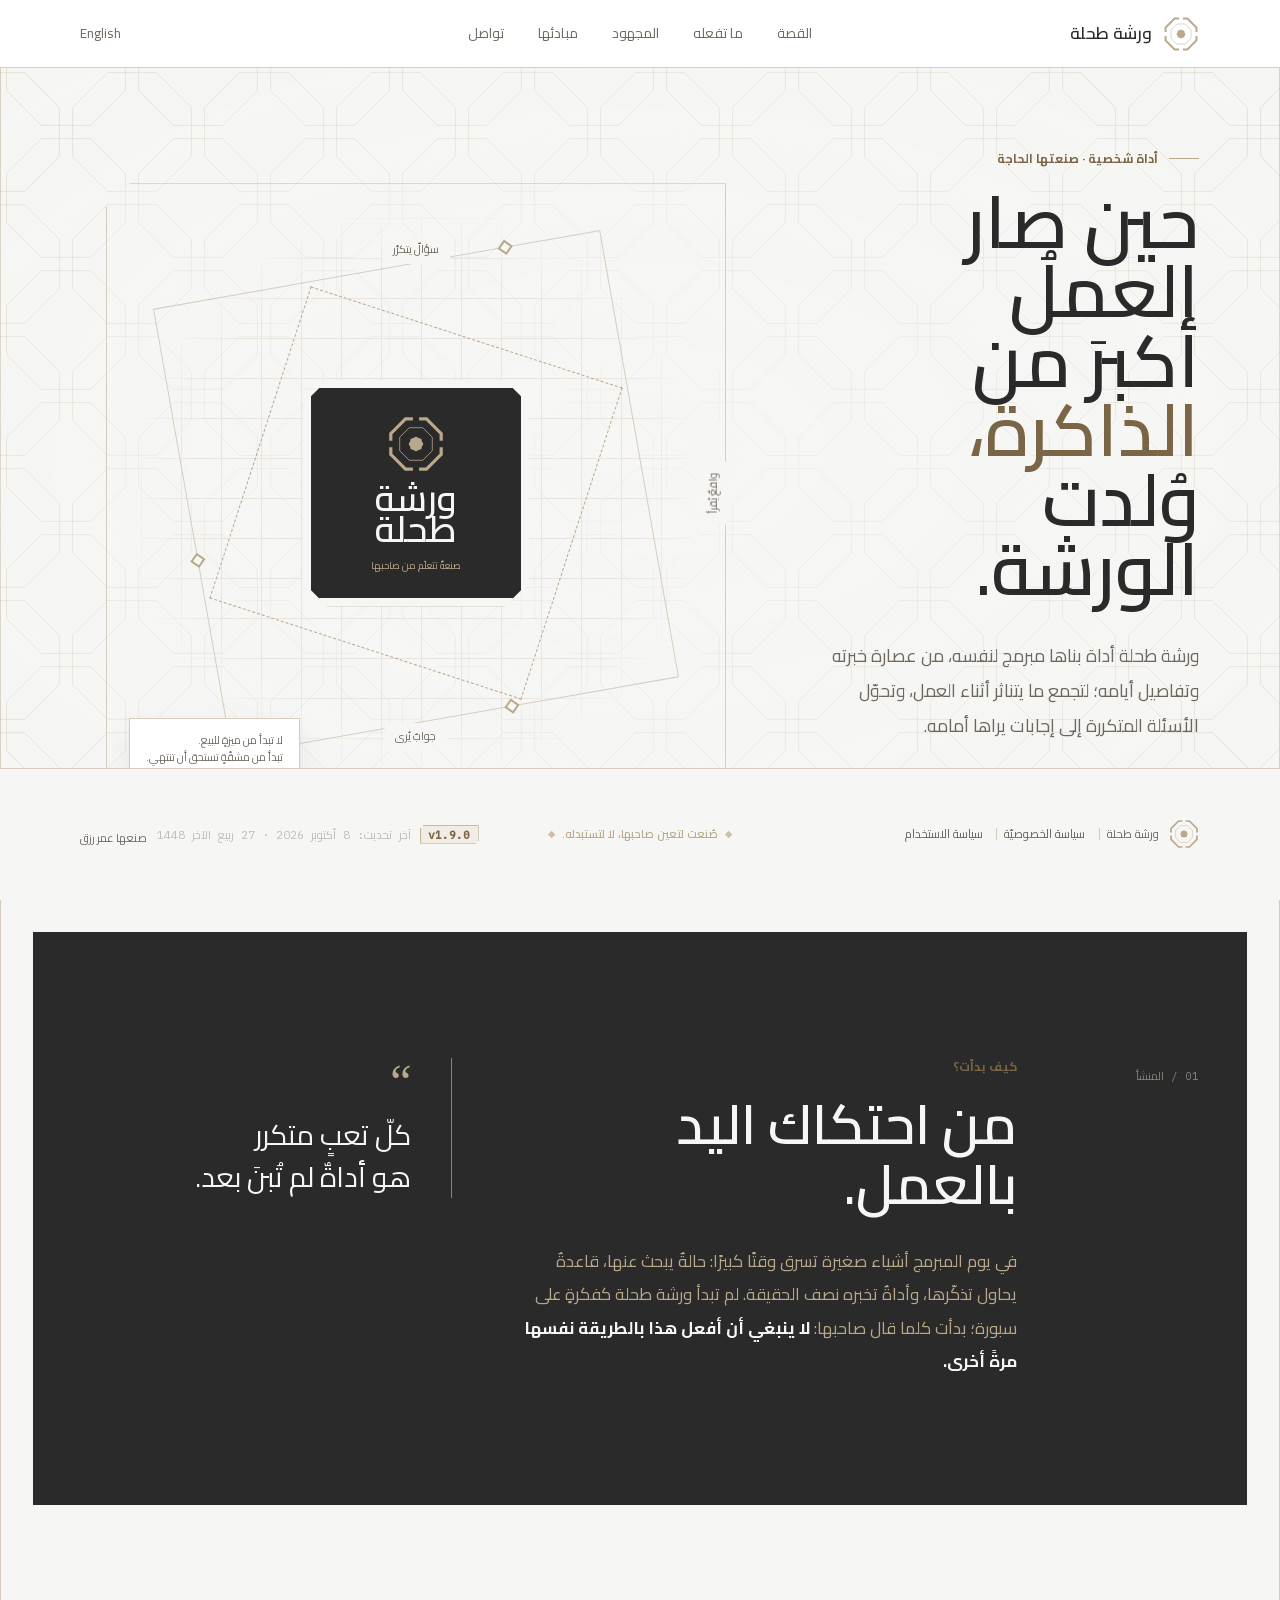
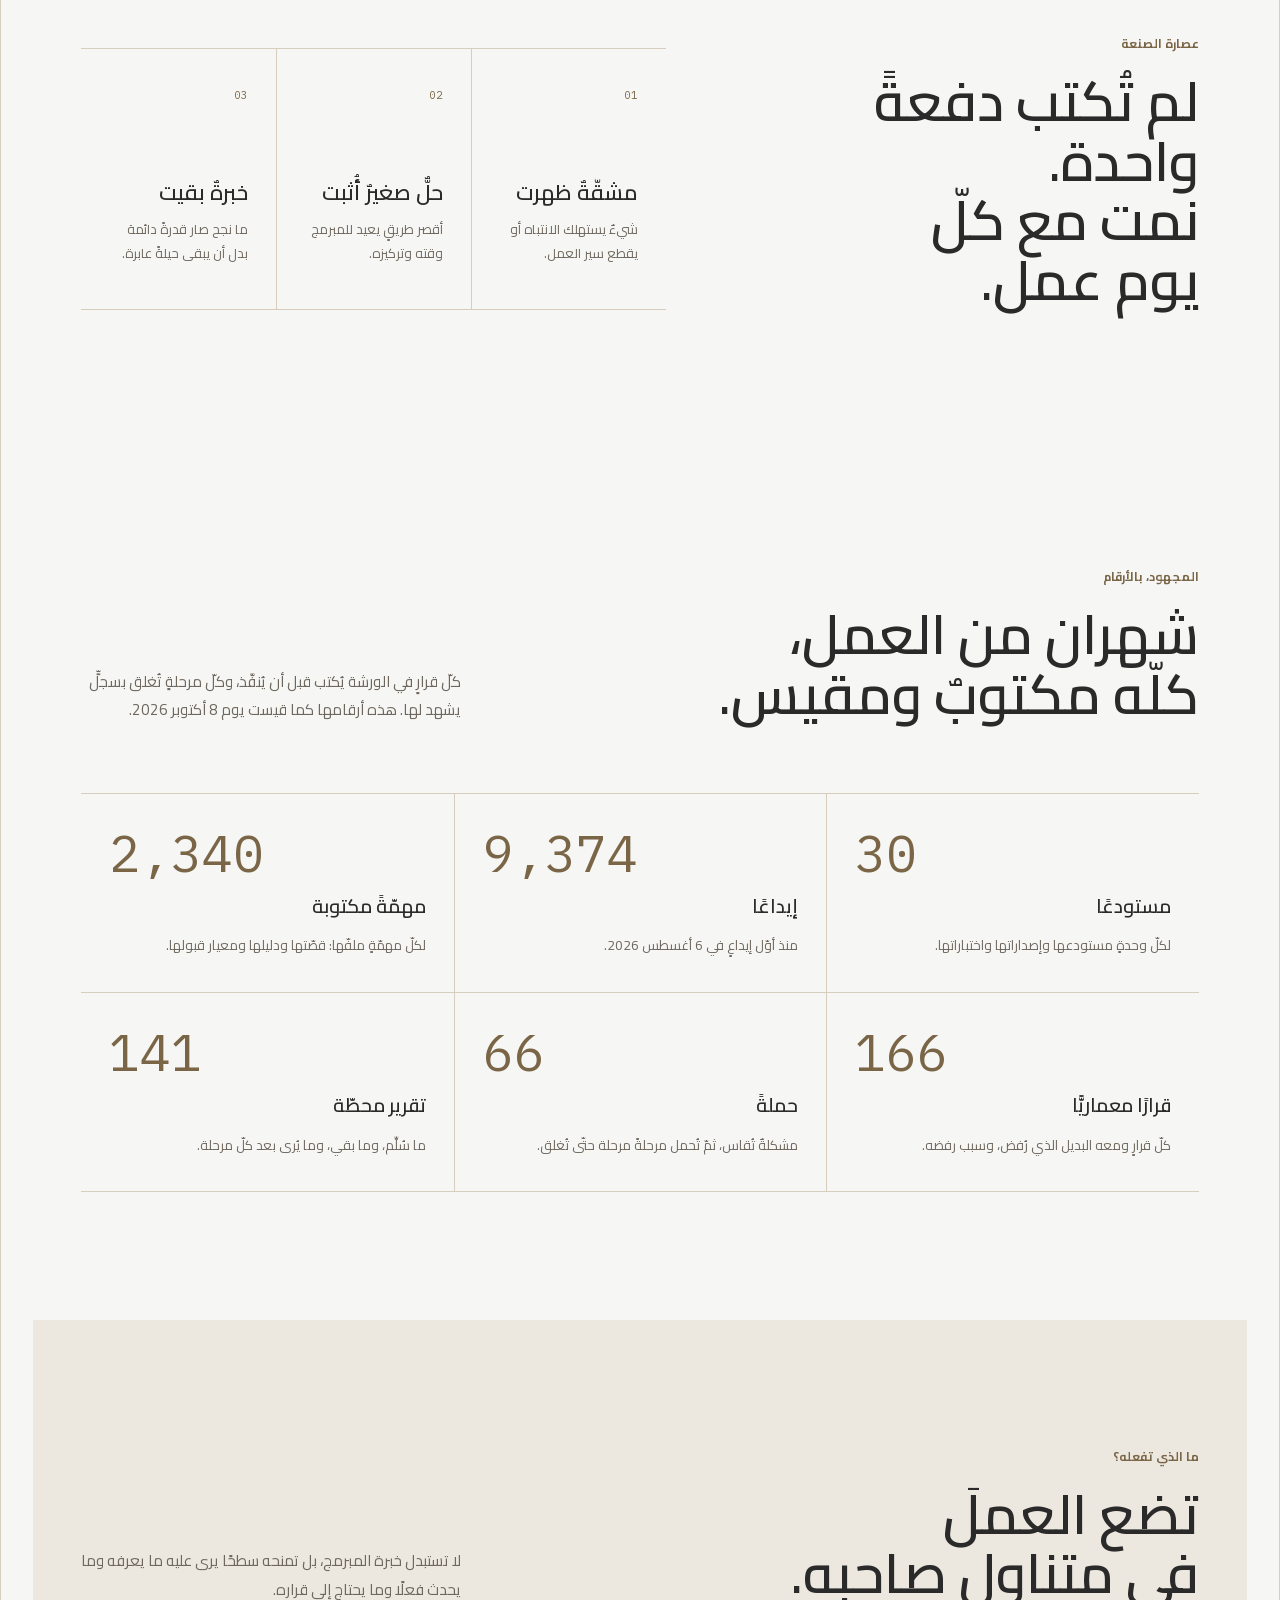
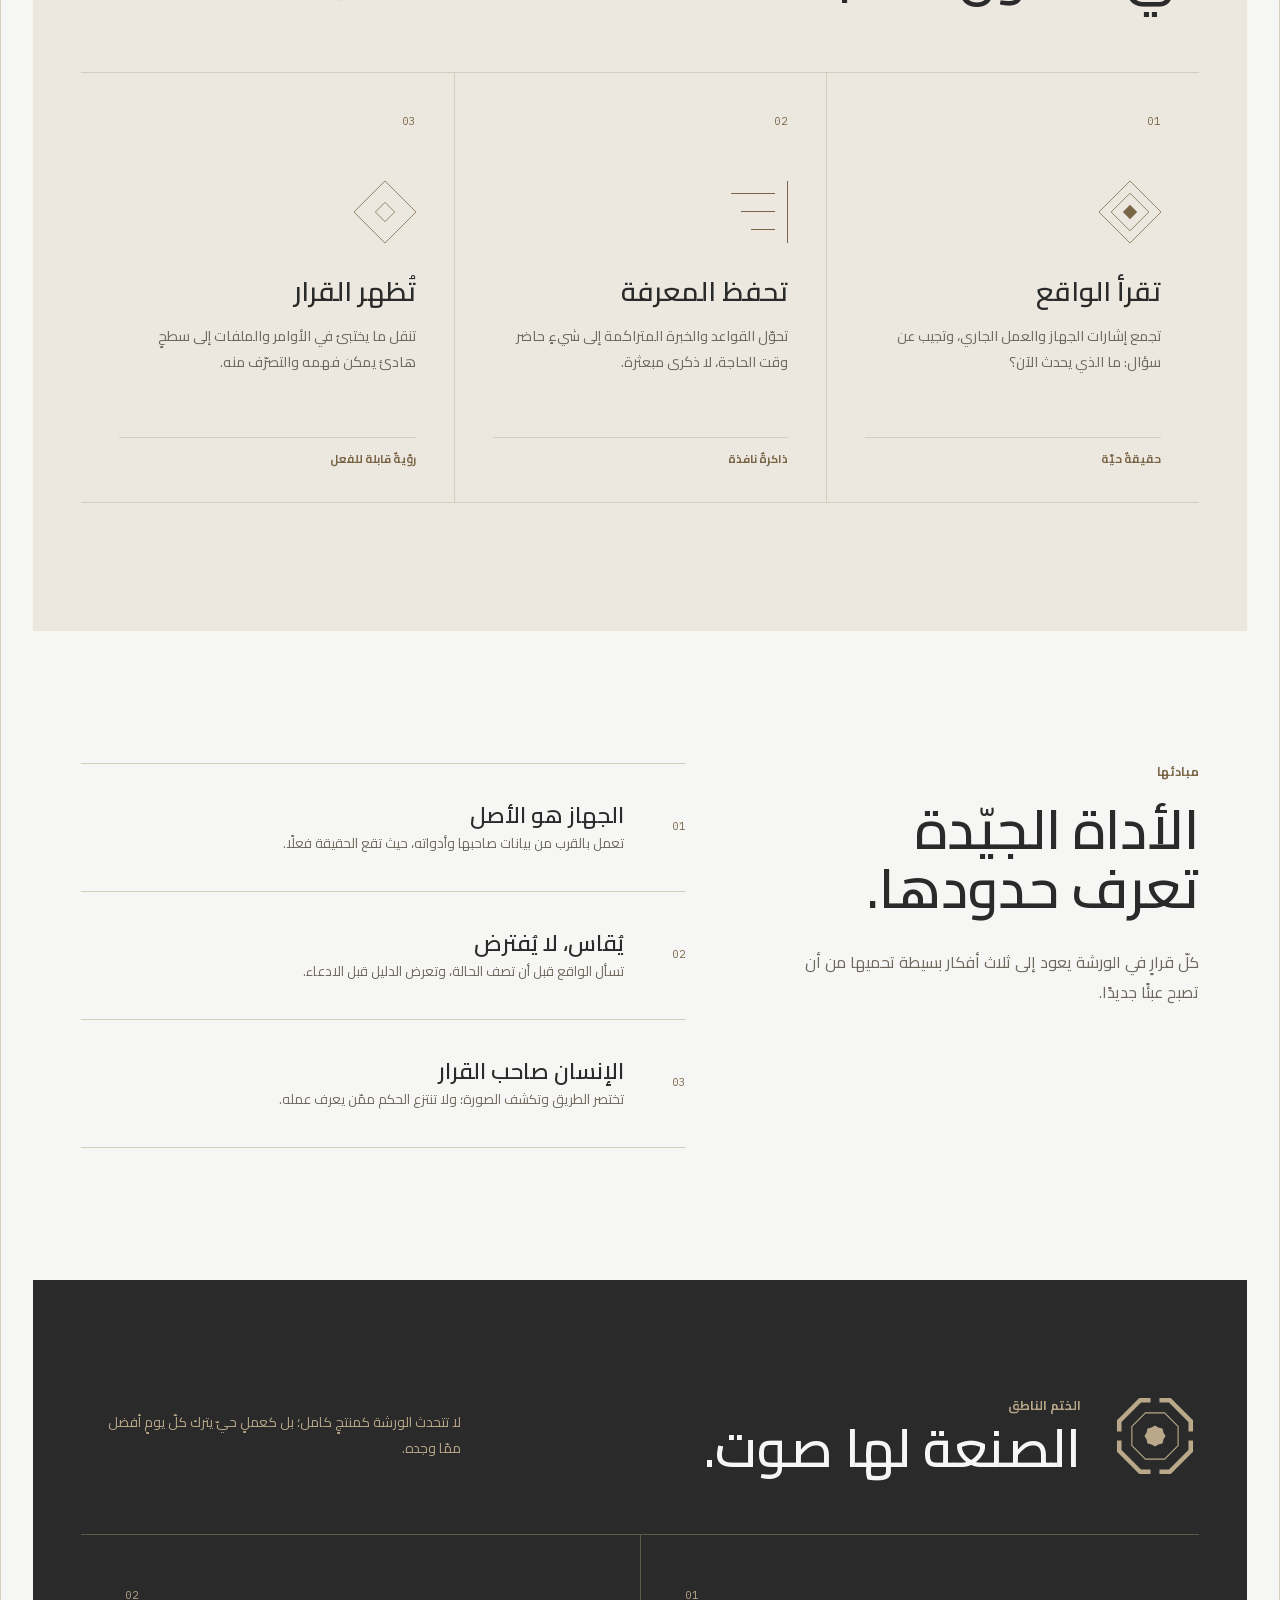
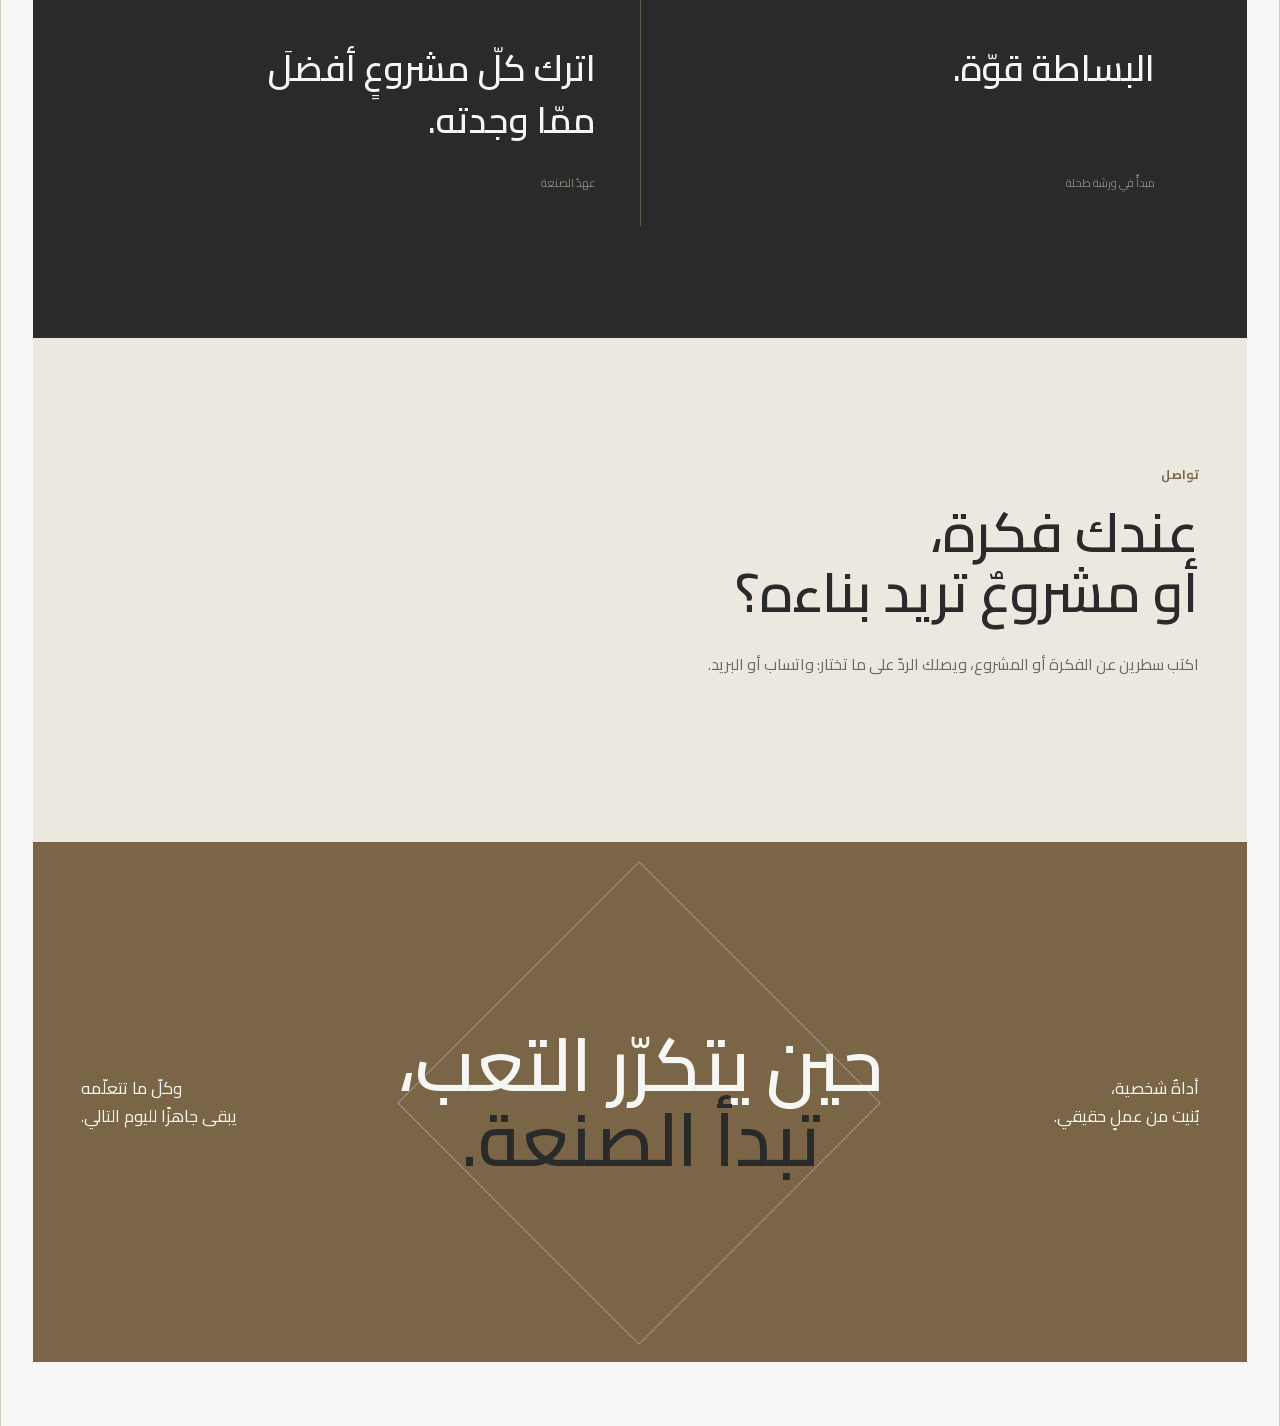
==== commit 7b65f5a0: "The site shows the work in numbers, takes a message, counts its visitors, speaks English and fits a " ====
--- a/index.html
+++ b/index.html
@@ -11,6 +11,15 @@
     <link rel="stylesheet" href="./assets/almukhtar-identity/css/base.css">
     <link rel="stylesheet" href="./assets/almukhtar-identity/css/primitives.css">
     <link rel="stylesheet" href="./styles.css">
+    <link rel="alternate" hreflang="en" href="https://warsha-tahla.github.io/en/">
+    <link rel="alternate" hreflang="ar" href="https://warsha-tahla.github.io/">
+    <meta property="og:type" content="website">
+    <meta property="og:url" content="https://warsha-tahla.github.io/">
+    <meta property="og:title" content="ورشة طحلة — أداة صنعتها الحاجة وصقلها العمل">
+    <meta property="og:description" content="ثلاثون مستودعًا وأكثر من تسعة آلاف إيداع في شهرين: ورشةٌ بناها مبرمج لنفسه ليرى عمله ويديره من جهازه.">
+    <meta property="og:locale" content="ar_AR">
+    <meta name="twitter:card" content="summary_large_image">
+    <script src="./site.js" defer></script>
   </head>
   <body class="mz-sheet">
     <header class="mz-topbar mz-topbar--flush">
@@ -22,9 +31,11 @@
         <nav class="mz-topbar-center" aria-label="التنقّل الرئيسي">
           <a href="#story">القصة</a>
           <a href="#work">ما تفعله</a>
+          <a href="#effort">المجهود</a>
           <a href="#principles">مبادئها</a>
+          <a href="#contact">تواصل</a>
         </nav>
-        <div class="mz-topbar-end" aria-hidden="true"></div>
+        <div class="mz-topbar-end"><a class="lang-switch" href="./en/" hreflang="en" lang="en">English</a></div>
       </div>
     </header>
 
@@ -79,6 +90,24 @@
           <article><span>02</span><h3>حلٌّ صغيرٌ أُثبت</h3><p>أقصر طريقٍ يعيد للمبرمج وقته وتركيزه.</p></article>
           <article><span>03</span><h3>خبرةٌ بقيت</h3><p>ما نجح صار قدرةً دائمة بدل أن يبقى حيلةً عابرة.</p></article>
         </div>
+      </section>
+
+      <section class="effort" id="effort" aria-labelledby="effort-title">
+        <div class="section-heading">
+          <div>
+            <p class="section-kicker">المجهود، بالأرقام</p>
+            <h2 id="effort-title">شهران من العمل،<br>كلّه مكتوبٌ ومقيس.</h2>
+          </div>
+          <p>كلّ قرارٍ في الورشة يُكتب قبل أن يُنفَّذ، وكلّ مرحلةٍ تُغلق بسجلٍّ يشهد لها. هذه أرقامها كما قيست يوم 8 أكتوبر 2026.</p>
+        </div>
+        <dl class="effort-grid">
+          <div><dt>مستودعًا</dt><dd dir="ltr">30</dd><p>لكلّ وحدةٍ مستودعها وإصداراتها واختباراتها.</p></div>
+          <div><dt>إيداعًا</dt><dd dir="ltr">9,374</dd><p>منذ أوّل إيداعٍ في 6 أغسطس 2026.</p></div>
+          <div><dt>مهمّةً مكتوبة</dt><dd dir="ltr">2,340</dd><p>لكلّ مهمّةٍ ملفّها: قصّتها ودليلها ومعيار قبولها.</p></div>
+          <div><dt>قرارًا معماريًّا</dt><dd dir="ltr">166</dd><p>كلّ قرارٍ ومعه البديل الذي رُفض، وسبب رفضه.</p></div>
+          <div><dt>حملةً</dt><dd dir="ltr">66</dd><p>مشكلةٌ تُقاس، ثمّ تُحمل مرحلةً مرحلة حتّى تُغلق.</p></div>
+          <div><dt>تقرير محطّة</dt><dd dir="ltr">141</dd><p>ما سُلِّم، وما بقي، وما يُرى بعد كلّ مرحلة.</p></div>
+        </dl>
       </section>
 
       <section class="work" id="work" aria-labelledby="work-title">
@@ -142,6 +171,27 @@
         </div>
       </section>
 
+      <section class="contact" id="contact" aria-labelledby="contact-title">
+        <div class="contact-copy">
+          <p class="section-kicker">تواصل</p>
+          <h2 id="contact-title">عندك فكرة،<br>أو مشروعٌ تريد بناءه؟</h2>
+          <p>اكتب سطرين عن الفكرة أو المشروع، ويصلك الردّ على ما تختار: واتساب أو البريد.</p>
+          <a class="primary-action whatsapp-action" data-whatsapp hidden href="#" rel="noopener">راسلني على واتساب <span aria-hidden="true">←</span></a>
+        </div>
+        <form class="contact-form" data-form hidden method="post">
+          <label>الاسم<input name="name" required autocomplete="name"></label>
+          <label>البريد أو رقم الهاتف<input name="reply_to" required autocomplete="email"></label>
+          <fieldset><legend>الموضوع</legend>
+            <label><input type="radio" name="kind" value="فكرة" checked> سؤال عن فكرة</label>
+            <label><input type="radio" name="kind" value="مشروع"> طلب مشروع</label>
+          </fieldset>
+          <label>الرسالة<textarea name="message" rows="5" required></textarea></label>
+          <input type="text" name="_gotcha" tabindex="-1" autocomplete="off" class="trap" aria-hidden="true">
+          <button class="primary-action" type="submit">أرسل <span aria-hidden="true">←</span></button>
+          <p class="form-state" role="status" aria-live="polite"></p>
+        </form>
+      </section>
+
       <section class="closing">
         <p>أداةٌ شخصية،<br>بُنيت من عملٍ حقيقي.</p>
         <h2>حين يتكرّر التعب،<br><em>تبدأ الصنعة.</em></h2>
@@ -157,7 +207,7 @@
           <a class="footer-legal" href="./terms.html">سياسة الاستخدام</a>
         </div>
         <p class="mz-footer-seal">صُنعت لتعين صاحبها، لا لتستبدله.</p>
-        <p class="mz-footer-stamp"><b dir="ltr">v1.0.0</b><span>آخر تحديث: 24 أغسطس 2026 · 11 ربيع الأوّل 1448</span></p>
+        <p class="mz-footer-stamp"><b dir="ltr">v1.9.0</b><span>آخر تحديث: 8 أكتوبر 2026 · 27 ربيع الآخر 1448</span><small class="footer-credit">صنعها عمر رزق</small></p>
       </div>
     </footer>
   </body>
--- a/assets/almukhtar-identity/css/tokens.css
+++ b/assets/almukhtar-identity/css/tokens.css
@@ -1,9 +1,11 @@
 /* Identity tokens — authored in the package as the single source of truth. */
 
-/* ── الفاتح — الأساس — 56 رمزًا ─────────────────────────────── */
+/* ── الفاتح — الأساس — 98 رمزًا ─────────────────────────────── */
 :root {
   --paper:            #f6f6f4;
   --panel:            #ffffff;
+  /* Marks are drawn for white; this ground does not follow the theme — AM-116. */
+  --mark-ground:      #ffffff;
   --sand:             #ece7df;
   --edge:             #d6cdbe;
   --edge-soft:        #e6e0d6;
@@ -14,6 +16,7 @@
   --ink-soft:         #6e675d;
   --stone:            #8b847a;
   --girih:            url("data:image/svg+xml,<svg xmlns='http://www.w3.org/2000/svg' width='132' height='132' viewBox='0 0 132 132'><path d='M59.4,24.6L24.6,59.4L-24.6,59.4L-59.4,24.6L-59.4,-24.6L-24.6,-59.4L24.6,-59.4L59.4,-24.6Z M191.4,24.6L156.6,59.4L107.4,59.4L72.6,24.6L72.6,-24.6L107.4,-59.4L156.6,-59.4L191.4,-24.6Z M59.4,156.6L24.6,191.4L-24.6,191.4L-59.4,156.6L-59.4,107.4L-24.6,72.6L24.6,72.6L59.4,107.4Z M191.4,156.6L156.6,191.4L107.4,191.4L72.6,156.6L72.6,107.4L107.4,72.6L156.6,72.6L191.4,107.4Z M125.4,90.6L90.6,125.4L41.4,125.4L6.6,90.6L6.6,41.4L41.4,6.6L90.6,6.6L125.4,41.4Z' fill='none' stroke='%23b9a88a' stroke-width='1' stroke-opacity='.28'/></svg>");
+  --painting-veil:    transparent;
   --code-bg:          #fbfaf8;
   --signal-ok:        #0f7b3e;
   --signal-ok-wash:   #e8f6ec;
@@ -23,6 +26,9 @@
   --signal-bad-wash:  #fdeaea;
   --signal-idle:      #6e675d;
   --signal-idle-wash: #eeece7;
+  /* A fourth calm tone, cool where the others are warm: the indigo accent's own pair, never an alarm — AM-117. */
+  --signal-info:      #4a5580;
+  --signal-info-wash: #eceef4;
   /* السلّم — ستّةُ ألوانٍ للحساب والوسم، حِبرًا وغُسالةً كالإشارات — ADR-0006 */
   --accent-gold:        #7a6647;
   --accent-gold-wash:   #f2ede4;
@@ -36,12 +42,36 @@
   --accent-indigo-wash: #eceef4;
   --accent-plum:        #74476b;
   --accent-plum-wash:   #f3eaf1;
-  --face-ar:          "IBM Plex Sans Arabic", system-ui, -apple-system, "Segoe UI", "Noto Sans Arabic", "Geeza Pro", sans-serif;
-  --face-mono:        "IBM Plex Mono", ui-monospace, SFMono-Regular, Menlo, Consolas, monospace;
-  /* المقياس الثابت — قاعُه 12.8px: لا نصّ واجهةٍ دونه، والوسم 14px، ومتن القراءة 16.8-18px */
-  --size-2xs:         .8rem;
-  --size-xs:          .88rem;
-  --size-sm:          .95rem;
+  /* The series ramp — the six accent families stepped up so two series stay apart; chart marks only, never a control — ADR-0144. */
+  --series-1:         #893500;  /* clay */
+  --series-2:         #008b80;  /* teal */
+  --series-3:         #bb881a;  /* gold */
+  --series-4:         #454798;  /* indigo */
+  --series-5:         #627d12;  /* olive */
+  --series-6:         #c471af;  /* plum */
+  --font-sans:        'Cairo', -apple-system, BlinkMacSystemFont, "Segoe UI", sans-serif;
+  --font-arabic:      'Cairo', -apple-system, BlinkMacSystemFont, "Segoe UI", sans-serif;
+  --face-ar:          'Cairo', -apple-system, BlinkMacSystemFont, "Segoe UI", sans-serif;
+  /* Plex Mono has no Arabic: an Arabic run falls to Cairo before any system monospace, which would set it in separate letters (AM-129). */
+  --face-mono:        "IBM Plex Mono", 'Cairo', ui-monospace, SFMono-Regular, Menlo, Consolas, monospace;
+  --font-ar:          var(--font-sans);
+  --font-mono:        var(--face-mono);
+  --leading-none:     1;
+  --leading-tight:    1.15;
+  --leading-snug:     1.2;
+  --leading-heading:  1.25;
+  --leading-block:    1.4;
+  --leading-body:     1.4;
+  --muted:            var(--ink-soft);
+  --text-secondary:   var(--ink-soft);
+  --ink-secondary:    var(--ink-soft);
+  --border-dark:      var(--edge);
+  --surface-alt:      var(--sand);
+  --tint:             color-mix(in srgb, currentColor 12%, transparent);
+  /* المقياس الثابت — قاعُه 11.5px (0.72rem)، والنص العادي 13px-14px، والعناوين 16.8px-18px */
+  --size-2xs:         .72rem;
+  --size-xs:          .82rem;
+  --size-sm:          .88rem;
   --size-md:          1.05rem;
   --size-lg:          1.125rem;
   --size-xl:          1.3rem;
@@ -53,9 +83,26 @@
   --step-4:           clamp(1.8rem, 1.4rem + 1.8vw, 2.8rem);
   --gutter:           clamp(1.25rem, 4vw, 4.5rem);
   --chamfer:          14px;
+  /* المسافة — ثمانيةُ مقاديرَ لا سلسلةَ متّصلة: الحشو والهامش والفجوة كلّها منها — ADR-0009 */
+  --space-1:          .15rem;
+  --space-2:          .3rem;
+  --space-3:          .45rem;
+  --space-4:          .6rem;
+  --space-5:          .9rem;
+  --space-6:          1.25rem;
+  --space-7:          2.2rem;
+  --space-8:          4.5rem;
+  /* الطبقة — سبعُ مراتبَ مسمّاة، مقيسةً من مواضع z-index في الحزمة نفسها — ADR-0009 */
+  --layer-base:       0;
+  --layer-sticky:     20;
+  --layer-popover:    60;
+  --layer-seal:       80;
+  --layer-toast:      90;
+  --layer-overlay:    100;
+  --layer-dialog:     110;
   /* Rhythm: one height for every control in a row, one rail for the page head — ADR-0035. */
   --control-sm:       27px;
-  --control:          34px;
+  --control:          36px;
   --control-lg:       42px;
   /* The rail holds a 38px mark plus its padding and still breathes; 3.4rem left none. */
   --rail:             4.25rem;
@@ -69,11 +116,13 @@
   --lift-lg:          0 2px 6px rgb(0 0 0 / .06), 0 24px 64px rgb(0 0 0 / .18);
 }
 
-/* ── الداكن — يتبع نظام الجهاز — 33 رمزًا ─────────────────────────────── */
+/* ── الداكن — يتبع نظام الجهاز — 43 رمزًا ─────────────────────────────── */
 @media (prefers-color-scheme: dark) {
   :root {
     --paper:            #191817;
     --panel:            #211f1d;
+    /* Marks are drawn for white; this ground does not follow the theme — AM-116. */
+    --mark-ground:      #ffffff;
     --sand:             #232120;
     --edge:             #3a352f;
     --edge-soft:        #2c2926;
@@ -84,6 +133,7 @@
     --ink-soft:         #a29a8e;
     --stone:            #7d766c;
     --girih:            url("data:image/svg+xml,<svg xmlns='http://www.w3.org/2000/svg' width='132' height='132' viewBox='0 0 132 132'><path d='M59.4,24.6L24.6,59.4L-24.6,59.4L-59.4,24.6L-59.4,-24.6L-24.6,-59.4L24.6,-59.4L59.4,-24.6Z M191.4,24.6L156.6,59.4L107.4,59.4L72.6,24.6L72.6,-24.6L107.4,-59.4L156.6,-59.4L191.4,-24.6Z M59.4,156.6L24.6,191.4L-24.6,191.4L-59.4,156.6L-59.4,107.4L-24.6,72.6L24.6,72.6L59.4,107.4Z M191.4,156.6L156.6,191.4L107.4,191.4L72.6,156.6L72.6,107.4L107.4,72.6L156.6,72.6L191.4,107.4Z M125.4,90.6L90.6,125.4L41.4,125.4L6.6,90.6L6.6,41.4L41.4,6.6L90.6,6.6L125.4,41.4Z' fill='none' stroke='%23b9a88a' stroke-width='1' stroke-opacity='.20'/></svg>");
+    --painting-veil:    color-mix(in srgb, var(--paper) 45%, transparent);
     --code-bg:          #1c1b19;
     --signal-ok:        #4fd17d;
     --signal-ok-wash:   #14271b;
@@ -93,6 +143,9 @@
     --signal-bad-wash:  #2e1a1a;
     --signal-idle:      #a29a8e;
     --signal-idle-wash: #242220;
+    /* A fourth calm tone, cool where the others are warm: the indigo accent's own pair, never an alarm — AM-117. */
+    --signal-info:      #a3aedd;
+    --signal-info-wash: #1e2130;
     /* السلّم — ستّةُ ألوانٍ للحساب والوسم، حِبرًا وغُسالةً كالإشارات — ADR-0006 */
     --accent-gold:        #cdbb96;
     --accent-gold-wash:   #23211d;
@@ -106,13 +159,22 @@
     --accent-indigo-wash: #1e2130;
     --accent-plum:        #cf9ac0;
     --accent-plum-wash:   #2a1e28;
+    /* The series ramp — the six accent families stepped up so two series stay apart; chart marks only, never a control — ADR-0144. */
+    --series-1:         #c2612b;  /* clay */
+    --series-2:         #00a095;  /* teal */
+    --series-3:         #bb881a;  /* gold */
+    --series-4:         #666acd;  /* indigo */
+    --series-5:         #72901e;  /* olive */
+    --series-6:         #ba62a5;  /* plum */
   }
 }
 
-/* ── الفاتح — اختيارٌ صريح يغلب النظام — 33 رمزًا ─────────────────────────────── */
+/* ── الفاتح — اختيارٌ صريح يغلب النظام — 43 رمزًا ─────────────────────────────── */
 :root[data-theme="light"] {
   --paper:            #f6f6f4;
   --panel:            #ffffff;
+  /* Marks are drawn for white; this ground does not follow the theme — AM-116. */
+  --mark-ground:      #ffffff;
   --sand:             #ece7df;
   --edge:             #d6cdbe;
   --edge-soft:        #e6e0d6;
@@ -131,6 +193,9 @@
   --signal-bad-wash:  #fdeaea;
   --signal-idle:      #6e675d;
   --signal-idle-wash: #eeece7;
+  /* A fourth calm tone, cool where the others are warm: the indigo accent's own pair, never an alarm — AM-117. */
+  --signal-info:      #4a5580;
+  --signal-info-wash: #eceef4;
   /* السلّم — ستّةُ ألوانٍ للحساب والوسم، حِبرًا وغُسالةً كالإشارات — ADR-0006 */
   --accent-gold:        #7a6647;
   --accent-gold-wash:   #f2ede4;
@@ -144,13 +209,23 @@
   --accent-indigo-wash: #eceef4;
   --accent-plum:        #74476b;
   --accent-plum-wash:   #f3eaf1;
+  /* The series ramp — the six accent families stepped up so two series stay apart; chart marks only, never a control — ADR-0144. */
+  --series-1:         #893500;  /* clay */
+  --series-2:         #008b80;  /* teal */
+  --series-3:         #bb881a;  /* gold */
+  --series-4:         #454798;  /* indigo */
+  --series-5:         #627d12;  /* olive */
+  --series-6:         #c471af;  /* plum */
   --girih:            url("data:image/svg+xml,<svg xmlns='http://www.w3.org/2000/svg' width='132' height='132' viewBox='0 0 132 132'><path d='M59.4,24.6L24.6,59.4L-24.6,59.4L-59.4,24.6L-59.4,-24.6L-24.6,-59.4L24.6,-59.4L59.4,-24.6Z M191.4,24.6L156.6,59.4L107.4,59.4L72.6,24.6L72.6,-24.6L107.4,-59.4L156.6,-59.4L191.4,-24.6Z M59.4,156.6L24.6,191.4L-24.6,191.4L-59.4,156.6L-59.4,107.4L-24.6,72.6L24.6,72.6L59.4,107.4Z M191.4,156.6L156.6,191.4L107.4,191.4L72.6,156.6L72.6,107.4L107.4,72.6L156.6,72.6L191.4,107.4Z M125.4,90.6L90.6,125.4L41.4,125.4L6.6,90.6L6.6,41.4L41.4,6.6L90.6,6.6L125.4,41.4Z' fill='none' stroke='%23b9a88a' stroke-width='1' stroke-opacity='.28'/></svg>");
-}
-
-/* ── الداكن — اختيارٌ صريح يغلب النظام — 33 رمزًا ─────────────────────────────── */
+  --painting-veil:    transparent;
+}
+
+/* ── الداكن — اختيارٌ صريح يغلب النظام — 43 رمزًا ─────────────────────────────── */
 :root[data-theme="dark"] {
   --paper:            #191817;
   --panel:            #211f1d;
+  /* Marks are drawn for white; this ground does not follow the theme — AM-116. */
+  --mark-ground:      #ffffff;
   --sand:             #232120;
   --edge:             #3a352f;
   --edge-soft:        #2c2926;
@@ -169,6 +244,9 @@
   --signal-bad-wash:  #2e1a1a;
   --signal-idle:      #a29a8e;
   --signal-idle-wash: #242220;
+  /* A fourth calm tone, cool where the others are warm: the indigo accent's own pair, never an alarm — AM-117. */
+  --signal-info:      #a3aedd;
+  --signal-info-wash: #1e2130;
   /* السلّم — ستّةُ ألوانٍ للحساب والوسم، حِبرًا وغُسالةً كالإشارات — ADR-0006 */
   --accent-gold:        #cdbb96;
   --accent-gold-wash:   #23211d;
@@ -182,5 +260,13 @@
   --accent-indigo-wash: #1e2130;
   --accent-plum:        #cf9ac0;
   --accent-plum-wash:   #2a1e28;
+  /* The series ramp — the six accent families stepped up so two series stay apart; chart marks only, never a control — ADR-0144. */
+  --series-1:         #c2612b;  /* clay */
+  --series-2:         #00a095;  /* teal */
+  --series-3:         #bb881a;  /* gold */
+  --series-4:         #666acd;  /* indigo */
+  --series-5:         #72901e;  /* olive */
+  --series-6:         #ba62a5;  /* plum */
   --girih:            url("data:image/svg+xml,<svg xmlns='http://www.w3.org/2000/svg' width='132' height='132' viewBox='0 0 132 132'><path d='M59.4,24.6L24.6,59.4L-24.6,59.4L-59.4,24.6L-59.4,-24.6L-24.6,-59.4L24.6,-59.4L59.4,-24.6Z M191.4,24.6L156.6,59.4L107.4,59.4L72.6,24.6L72.6,-24.6L107.4,-59.4L156.6,-59.4L191.4,-24.6Z M59.4,156.6L24.6,191.4L-24.6,191.4L-59.4,156.6L-59.4,107.4L-24.6,72.6L24.6,72.6L59.4,107.4Z M191.4,156.6L156.6,191.4L107.4,191.4L72.6,156.6L72.6,107.4L107.4,72.6L156.6,72.6L191.4,107.4Z M125.4,90.6L90.6,125.4L41.4,125.4L6.6,90.6L6.6,41.4L41.4,6.6L90.6,6.6L125.4,41.4Z' fill='none' stroke='%23b9a88a' stroke-width='1' stroke-opacity='.20'/></svg>");
-}
+  --painting-veil:    color-mix(in srgb, var(--paper) 45%, transparent);
+}
--- a/assets/almukhtar-identity/css/base.css
+++ b/assets/almukhtar-identity/css/base.css
@@ -1,15 +1,44 @@
 /* Base styles for font faces, page container, and chamfer polygon utilities (all classes prefixed with mz-). */
-
-/* IBM Plex Sans Arabic and IBM Plex Mono webfont definitions with local woff2 sources under OFL license. */
-
-@font-face { font-family: 'IBM Plex Sans Arabic'; font-weight: 300; font-style: normal; font-display: swap;
-             src: url('../fonts/arabic/plex-arabic-300.woff2') format('woff2'); }
-@font-face { font-family: 'IBM Plex Sans Arabic'; font-weight: 400; font-style: normal; font-display: swap;
-             src: url('../fonts/arabic/plex-arabic-400.woff2') format('woff2'); }
-@font-face { font-family: 'IBM Plex Sans Arabic'; font-weight: 600; font-style: normal; font-display: swap;
-             src: url('../fonts/arabic/plex-arabic-600.woff2') format('woff2'); }
-@font-face { font-family: 'IBM Plex Sans Arabic'; font-weight: 700; font-style: normal; font-display: swap;
-             src: url('../fonts/arabic/plex-arabic-700.woff2') format('woff2'); }
+@import "patterns.css";
+
+/* Cairo (Arabic, one variable file per subset) and IBM Plex Mono webfont definitions with local woff2 sources under OFL license. */
+
+@font-face { font-family: 'Cairo'; font-weight: 300; font-style: normal; font-display: swap;
+             src: url('../fonts/arabic/cairo-arabic.woff2') format('woff2');
+             unicode-range: U+0600-06FF, U+0750-077F, U+0870-088E, U+0890-0891, U+0897-08E1, U+08E3-08FF, U+200C-200E, U+2010-2011, U+204F, U+2E41, U+FB50-FDFF, U+FE70-FE74, U+FE76-FEFC, U+102E0-102FB, U+10E60-10E7E, U+10EC2-10EC4, U+10EFC-10EFF, U+1EE00-1EE03, U+1EE05-1EE1F, U+1EE21-1EE22, U+1EE24, U+1EE27, U+1EE29-1EE32, U+1EE34-1EE37, U+1EE39, U+1EE3B, U+1EE42, U+1EE47, U+1EE49, U+1EE4B, U+1EE4D-1EE4F, U+1EE51-1EE52, U+1EE54, U+1EE57, U+1EE59, U+1EE5B, U+1EE5D, U+1EE5F, U+1EE61-1EE62, U+1EE64, U+1EE67-1EE6A, U+1EE6C-1EE72, U+1EE74-1EE77, U+1EE79-1EE7C, U+1EE7E, U+1EE80-1EE89, U+1EE8B-1EE9B, U+1EEA1-1EEA3, U+1EEA5-1EEA9, U+1EEAB-1EEBB, U+1EEF0-1EEF1; }
+@font-face { font-family: 'Cairo'; font-weight: 300; font-style: normal; font-display: swap;
+             src: url('../fonts/arabic/cairo-latin.woff2') format('woff2');
+             unicode-range: U+0000-00FF, U+0131, U+0152-0153, U+02BB-02BC, U+02C6, U+02DA, U+02DC, U+0304, U+0308, U+0329, U+2000-206F, U+20AC, U+2122, U+2191, U+2193, U+2212, U+2215, U+FEFF, U+FFFD; }
+@font-face { font-family: 'Cairo'; font-weight: 300; font-style: normal; font-display: swap;
+             src: url('../fonts/arabic/cairo-latin-ext.woff2') format('woff2');
+             unicode-range: U+0100-02BA, U+02BD-02C5, U+02C7-02CC, U+02CE-02D7, U+02DD-02FF, U+0304, U+0308, U+0329, U+1D00-1DBF, U+1E00-1E9F, U+1EF2-1EFF, U+2020, U+20A0-20AB, U+20AD-20C0, U+2113, U+2C60-2C7F, U+A720-A7FF; }
+@font-face { font-family: 'Cairo'; font-weight: 400; font-style: normal; font-display: swap;
+             src: url('../fonts/arabic/cairo-arabic.woff2') format('woff2');
+             unicode-range: U+0600-06FF, U+0750-077F, U+0870-088E, U+0890-0891, U+0897-08E1, U+08E3-08FF, U+200C-200E, U+2010-2011, U+204F, U+2E41, U+FB50-FDFF, U+FE70-FE74, U+FE76-FEFC, U+102E0-102FB, U+10E60-10E7E, U+10EC2-10EC4, U+10EFC-10EFF, U+1EE00-1EE03, U+1EE05-1EE1F, U+1EE21-1EE22, U+1EE24, U+1EE27, U+1EE29-1EE32, U+1EE34-1EE37, U+1EE39, U+1EE3B, U+1EE42, U+1EE47, U+1EE49, U+1EE4B, U+1EE4D-1EE4F, U+1EE51-1EE52, U+1EE54, U+1EE57, U+1EE59, U+1EE5B, U+1EE5D, U+1EE5F, U+1EE61-1EE62, U+1EE64, U+1EE67-1EE6A, U+1EE6C-1EE72, U+1EE74-1EE77, U+1EE79-1EE7C, U+1EE7E, U+1EE80-1EE89, U+1EE8B-1EE9B, U+1EEA1-1EEA3, U+1EEA5-1EEA9, U+1EEAB-1EEBB, U+1EEF0-1EEF1; }
+@font-face { font-family: 'Cairo'; font-weight: 400; font-style: normal; font-display: swap;
+             src: url('../fonts/arabic/cairo-latin.woff2') format('woff2');
+             unicode-range: U+0000-00FF, U+0131, U+0152-0153, U+02BB-02BC, U+02C6, U+02DA, U+02DC, U+0304, U+0308, U+0329, U+2000-206F, U+20AC, U+2122, U+2191, U+2193, U+2212, U+2215, U+FEFF, U+FFFD; }
+@font-face { font-family: 'Cairo'; font-weight: 400; font-style: normal; font-display: swap;
+             src: url('../fonts/arabic/cairo-latin-ext.woff2') format('woff2');
+             unicode-range: U+0100-02BA, U+02BD-02C5, U+02C7-02CC, U+02CE-02D7, U+02DD-02FF, U+0304, U+0308, U+0329, U+1D00-1DBF, U+1E00-1E9F, U+1EF2-1EFF, U+2020, U+20A0-20AB, U+20AD-20C0, U+2113, U+2C60-2C7F, U+A720-A7FF; }
+@font-face { font-family: 'Cairo'; font-weight: 600; font-style: normal; font-display: swap;
+             src: url('../fonts/arabic/cairo-arabic.woff2') format('woff2');
+             unicode-range: U+0600-06FF, U+0750-077F, U+0870-088E, U+0890-0891, U+0897-08E1, U+08E3-08FF, U+200C-200E, U+2010-2011, U+204F, U+2E41, U+FB50-FDFF, U+FE70-FE74, U+FE76-FEFC, U+102E0-102FB, U+10E60-10E7E, U+10EC2-10EC4, U+10EFC-10EFF, U+1EE00-1EE03, U+1EE05-1EE1F, U+1EE21-1EE22, U+1EE24, U+1EE27, U+1EE29-1EE32, U+1EE34-1EE37, U+1EE39, U+1EE3B, U+1EE42, U+1EE47, U+1EE49, U+1EE4B, U+1EE4D-1EE4F, U+1EE51-1EE52, U+1EE54, U+1EE57, U+1EE59, U+1EE5B, U+1EE5D, U+1EE5F, U+1EE61-1EE62, U+1EE64, U+1EE67-1EE6A, U+1EE6C-1EE72, U+1EE74-1EE77, U+1EE79-1EE7C, U+1EE7E, U+1EE80-1EE89, U+1EE8B-1EE9B, U+1EEA1-1EEA3, U+1EEA5-1EEA9, U+1EEAB-1EEBB, U+1EEF0-1EEF1; }
+@font-face { font-family: 'Cairo'; font-weight: 600; font-style: normal; font-display: swap;
+             src: url('../fonts/arabic/cairo-latin.woff2') format('woff2');
+             unicode-range: U+0000-00FF, U+0131, U+0152-0153, U+02BB-02BC, U+02C6, U+02DA, U+02DC, U+0304, U+0308, U+0329, U+2000-206F, U+20AC, U+2122, U+2191, U+2193, U+2212, U+2215, U+FEFF, U+FFFD; }
+@font-face { font-family: 'Cairo'; font-weight: 600; font-style: normal; font-display: swap;
+             src: url('../fonts/arabic/cairo-latin-ext.woff2') format('woff2');
+             unicode-range: U+0100-02BA, U+02BD-02C5, U+02C7-02CC, U+02CE-02D7, U+02DD-02FF, U+0304, U+0308, U+0329, U+1D00-1DBF, U+1E00-1E9F, U+1EF2-1EFF, U+2020, U+20A0-20AB, U+20AD-20C0, U+2113, U+2C60-2C7F, U+A720-A7FF; }
+@font-face { font-family: 'Cairo'; font-weight: 700; font-style: normal; font-display: swap;
+             src: url('../fonts/arabic/cairo-arabic.woff2') format('woff2');
+             unicode-range: U+0600-06FF, U+0750-077F, U+0870-088E, U+0890-0891, U+0897-08E1, U+08E3-08FF, U+200C-200E, U+2010-2011, U+204F, U+2E41, U+FB50-FDFF, U+FE70-FE74, U+FE76-FEFC, U+102E0-102FB, U+10E60-10E7E, U+10EC2-10EC4, U+10EFC-10EFF, U+1EE00-1EE03, U+1EE05-1EE1F, U+1EE21-1EE22, U+1EE24, U+1EE27, U+1EE29-1EE32, U+1EE34-1EE37, U+1EE39, U+1EE3B, U+1EE42, U+1EE47, U+1EE49, U+1EE4B, U+1EE4D-1EE4F, U+1EE51-1EE52, U+1EE54, U+1EE57, U+1EE59, U+1EE5B, U+1EE5D, U+1EE5F, U+1EE61-1EE62, U+1EE64, U+1EE67-1EE6A, U+1EE6C-1EE72, U+1EE74-1EE77, U+1EE79-1EE7C, U+1EE7E, U+1EE80-1EE89, U+1EE8B-1EE9B, U+1EEA1-1EEA3, U+1EEA5-1EEA9, U+1EEAB-1EEBB, U+1EEF0-1EEF1; }
+@font-face { font-family: 'Cairo'; font-weight: 700; font-style: normal; font-display: swap;
+             src: url('../fonts/arabic/cairo-latin.woff2') format('woff2');
+             unicode-range: U+0000-00FF, U+0131, U+0152-0153, U+02BB-02BC, U+02C6, U+02DA, U+02DC, U+0304, U+0308, U+0329, U+2000-206F, U+20AC, U+2122, U+2191, U+2193, U+2212, U+2215, U+FEFF, U+FFFD; }
+@font-face { font-family: 'Cairo'; font-weight: 700; font-style: normal; font-display: swap;
+             src: url('../fonts/arabic/cairo-latin-ext.woff2') format('woff2');
+             unicode-range: U+0100-02BA, U+02BD-02C5, U+02C7-02CC, U+02CE-02D7, U+02DD-02FF, U+0304, U+0308, U+0329, U+1D00-1DBF, U+1E00-1E9F, U+1EF2-1EFF, U+2020, U+20A0-20AB, U+20AD-20C0, U+2113, U+2C60-2C7F, U+A720-A7FF; }
 
 @font-face { font-family: 'IBM Plex Mono'; font-weight: 300; font-style: normal; font-display: swap;
              src: url('../fonts/mono/plex-mono-300.woff2') format('woff2'); }
@@ -18,7 +47,19 @@
 @font-face { font-family: 'IBM Plex Mono'; font-weight: 500; font-style: normal; font-display: swap;
              src: url('../fonts/mono/plex-mono-500.woff2') format('woff2'); }
 
+/* Amiri Quran 1.003 (OFL, fonts/quran/Amiri-OFL.txt) draws the Uthmani marks Cairo lacks; the range leaves out the ornate brackets U+FD3E-FD3F, so they stay in the body face — AM-105. */
+@font-face { font-family: 'Amiri Quran'; font-weight: 400; font-style: normal; font-display: swap;
+             src: url('../fonts/quran/AmiriQuran.woff2') format('woff2');
+             unicode-range: U+0000-FD3D, U+FD40-10FFFF; }
+
+/* The verse face is a family, not a value of the theme, so it lives beside its @font-face rather than in tokens.css. */
+:root { --face-quran: 'Amiri Quran', var(--face-ar); }
+
 /* ── الأساسات ─────────────────────────────────────────────────────────────── */
+
+:root {
+  line-height: 1.4;
+}
 
 * { box-sizing: border-box; }
 
@@ -26,27 +67,65 @@
   margin: 0;
   background: var(--paper);
   color: var(--ink);
-  font-family: var(--face-ar);
+  font-family: var(--font-sans, var(--font-arabic, var(--font-ar, var(--face-ar))));
+  line-height: 1.4;
   -webkit-font-smoothing: antialiased;
+}
+
+/* Headings — leading normalization */
+h1 {
+  line-height: 1.15;
+}
+
+h2 {
+  line-height: 1.2;
+}
+
+h3,
+h4 {
+  line-height: 1.25;
+}
+
+/* Paragraphs, card copies, leads and quotes — cohesive block leading */
+p,
+.mz-lede {
+  line-height: 1.4;
 }
 
 button, input, select, textarea { font: inherit; color: inherit; }
 button { cursor: pointer; }
-
-/* Mono class for machine tokens, numbers, and paths; never used for narrative Arabic body text. */
-.mz-code {
-  font-family: var(--face-mono);
+small { font-family: var(--font-sans, var(--font-arabic, var(--font-ar, var(--face-ar)))); letter-spacing: 0; }
+
+/* Mono metrics, tokens, code, and table numbers consolidated under --font-mono */
+code,
+kbd,
+samp,
+pre,
+.mz-code,
+.mz-token--code,
+.mz-num,
+table .mz-num {
+  font-family: var(--font-mono, var(--face-mono));
   direction: ltr;
   unicode-bidi: isolate;
   font-variant-numeric: tabular-nums;
 }
 
-/* الوسم الصغير — بالعربيّة، بلا تباعد حروف: التباعد يقطع وصل العربيّة فيفسدها */
+/* Numerical alignment: tabular-nums prevents jiggle and guarantees column alignment */
+.mz-metric-value,
+.mz-head-index,
+.mz-token--count,
+.mz-num,
+table .mz-num {
+  font-variant-numeric: tabular-nums;
+}
+
+/* الوسم الصغير — بالعربيّة، بنبرة ثانوية عالية التباين وبلا تباعد حروف */
 .mz-anno {
-  font-family: var(--face-ar);
+  font-family: var(--font-sans, var(--font-arabic, var(--font-ar, var(--face-ar))));
   font-size: var(--size-xs);
   letter-spacing: 0;
-  color: var(--stone);
+  color: var(--ink-soft);
 }
 
 /* A declared direction must isolate, or a run starting with punctuation borrows the paragraph's. */
@@ -61,90 +140,35 @@
   outline-offset: 3px;
 }
 
-/* Fixed, not on the element: a ground sized to the viewport covers a page of fourteen screens — AM-18. */
-.mz-sheet {
-  position: relative;
-  min-height: 100vh;
-  isolation: isolate;
-}
-.mz-sheet::before,
-.mz-sheet::after {
-  content: "";
-  position: fixed;
-  inset: 0;
-  pointer-events: none;
-}
-
-/* One tile per 26s: fast enough that the eye catches it without the page feeling restless. */
-.mz-sheet::before {
-  z-index: -2;
-  background-image: var(--girih);
-  background-size: 132px 132px;
-  animation: mz-girih-drift 26s linear infinite;
-}
-
-/* A centred vignette, not a fade from the top: the layer is now the viewport, so a top anchor would blank every screen below the first. */
-.mz-sheet::after {
-  z-index: -1;
-  background: radial-gradient(ellipse 92% 76% at 50% 50%, color-mix(in srgb, var(--paper) 74%, transparent) 0%, transparent 84%);
-}
-
-.mz-sheet > * { position: relative; }
-
-/* Grid, two gold glows, then girih: ornament is ground, never subject. */
-.mz-sheet--layered::before {
-  background-image:
-    linear-gradient(color-mix(in srgb, var(--edge) 42%, transparent) 1px, transparent 1px),
-    linear-gradient(90deg, color-mix(in srgb, var(--edge) 42%, transparent) 1px, transparent 1px),
-    var(--girih);
-  background-size: 44px 44px, 44px 44px, 132px 132px;
-  animation: mz-ground-drift 26s linear infinite;
-}
-
-/* A period coprime with the drift, so the two never resynchronise into one visible beat. */
-.mz-sheet--layered::after {
-  background:
-    radial-gradient(ellipse 88% 72% at 50% 50%, color-mix(in srgb, var(--paper) 68%, transparent) 0%, transparent 82%),
-    radial-gradient(circle at 86% 4%, color-mix(in srgb, var(--gold) 26%, transparent), transparent 34%),
-    radial-gradient(circle at 8% 92%, color-mix(in srgb, var(--gold) 18%, transparent), transparent 30%);
-  animation: mz-ground-breathe 7s ease-in-out infinite;
-}
-
-/* One tile of travel each, so every layer's last frame is its first frame and no seam can appear. */
-@keyframes mz-girih-drift {
-  from { background-position: 0 0; }
-  to   { background-position: 132px 132px; }
-}
-@keyframes mz-ground-drift {
-  from { background-position: 0 0, 0 0, 0 0; }
-  to   { background-position: 44px 44px, 44px 44px, 132px 132px; }
-}
-
-/* Only the glows move; the wash is the first layer and stays anchored to the reading area. */
-@keyframes mz-ground-breathe {
-  0%, 100% { background-size: auto, 100% 100%, 100% 100%; opacity: 1; }
-  50%      { background-size: auto, 138% 138%, 128% 128%; opacity: .74; }
-}
-
-/* Opt-in: not every sheet is a head plus a body that fills the rest. */
-.mz-sheet--column { display: flex; flex-direction: column; }
-
-/* A document foot stays in view, while the sheet reserves the space it occupies. */
-.mz-sheet--column:has(> .mz-footer) {
-  --mz-footer-reserve: 4rem;
-  padding-block-end: var(--mz-footer-reserve);
-}
-.mz-sheet--column > .mz-footer {
-  position: fixed;
-  z-index: 19;
-  inset-inline: 0;
-  inset-block-end: 0;
-  inline-size: 100%;
-}
-
-@media (max-width: 760px) {
-  .mz-sheet--column:has(> .mz-footer) { --mz-footer-reserve: 4.25rem; }
-}
+/* ⟦SCENES⟧ — one row per unit in scenes/scenes.json; the guard reads both. An ink scene sets --scene, a painting --painting. */
+[data-scene="almukhtar-identity"] { --painting: url("../scenes/almukhtar-identity.webp"); --painting-dark: url("../scenes/almukhtar-identity.dark.webp"); }
+[data-scene="nuqud-al-maqrizi"] { --painting: url("../scenes/nuqud-al-maqrizi.webp"); --painting-dark: url("../scenes/nuqud-al-maqrizi.dark.webp"); }
+[data-scene="nabd-ibn-sina"] { --painting: url("../scenes/nabd-ibn-sina.webp"); --painting-dark: url("../scenes/nabd-ibn-sina.dark.webp"); }
+[data-scene="marsad-ibn-al-shatir"] { --painting: url("../scenes/marsad-ibn-al-shatir.webp"); --painting-dark: url("../scenes/marsad-ibn-al-shatir.dark.webp"); }
+[data-scene="taqdir-al-gamasy"] { --painting: url("../scenes/taqdir-al-gamasy.webp"); --painting-dark: url("../scenes/taqdir-al-gamasy.dark.webp"); }
+[data-scene="nizam-al-mulk"] { --painting: url("../scenes/nizam-al-mulk.webp"); --painting-dark: url("../scenes/nizam-al-mulk.dark.webp"); }
+[data-scene="barid-ibn-thabit"] { --painting: url("../scenes/barid-ibn-thabit.webp"); --painting-dark: url("../scenes/barid-ibn-thabit.dark.webp"); }
+[data-scene="kharaj-abi-yusuf"] { --painting: url("../scenes/kharaj-abi-yusuf.webp"); --painting-dark: url("../scenes/kharaj-abi-yusuf.dark.webp"); }
+[data-scene="hajib-al-mansur"] { --painting: url("../scenes/hajib-al-mansur.webp"); --painting-dark: url("../scenes/hajib-al-mansur.dark.webp"); }
+[data-scene="arkan-al-khwarizmi"] { --painting: url("../scenes/arkan-al-khwarizmi.webp"); --painting-dark: url("../scenes/arkan-al-khwarizmi.dark.webp"); }
+[data-scene="bayan-al-jahiz"] { --painting: url("../scenes/bayan-al-jahiz.webp"); --painting-dark: url("../scenes/bayan-al-jahiz.dark.webp"); }
+[data-scene="sijill-al-tabari"] { --painting: url("../scenes/sijill-al-tabari.webp"); --painting-dark: url("../scenes/sijill-al-tabari.dark.webp"); }
+[data-scene="ayn-al-yassin"] { --painting: url("../scenes/ayn-al-yassin.webp"); --painting-dark: url("../scenes/ayn-al-yassin.dark.webp"); }
+[data-scene="mashghal-al-jazari"] { --painting: url("../scenes/mashghal-al-jazari.webp"); --painting-dark: url("../scenes/mashghal-al-jazari.dark.webp"); }
+[data-scene="maktab-almukhtar"] { --painting: url("../scenes/maktab-almukhtar.webp"); --painting-dark: url("../scenes/maktab-almukhtar.dark.webp"); }
+[data-scene="samt-al-hasan-al-basri"] { --painting: url("../scenes/samt-al-hasan-al-basri.webp"); --painting-dark: url("../scenes/samt-al-hasan-al-basri.dark.webp"); }
+[data-scene="sirr-al-razi"] { --painting: url("../scenes/sirr-al-razi.webp"); --painting-dark: url("../scenes/sirr-al-razi.dark.webp"); }
+[data-scene="amwal-abi-ubayd"] { --painting: url("../scenes/amwal-abi-ubayd.webp"); --painting-dark: url("../scenes/amwal-abi-ubayd.dark.webp"); }
+[data-scene="wahat-ibn-hazm"] { --painting: url("../scenes/wahat-ibn-hazm.webp"); --painting-dark: url("../scenes/wahat-ibn-hazm.dark.webp"); }
+[data-scene="khayr-al-din-barbarosa"] { --painting: url("../scenes/khayr-al-din-barbarosa.webp"); --painting-dark: url("../scenes/khayr-al-din-barbarosa.dark.webp"); }
+[data-scene="namadhij-ibn-muqla"] { --painting: url("../scenes/namadhij-ibn-muqla.webp"); --painting-dark: url("../scenes/namadhij-ibn-muqla.dark.webp"); }
+[data-scene="hisba-al-shayzari"] { --painting: url("../scenes/hisba-al-shayzari.webp"); --painting-dark: url("../scenes/hisba-al-shayzari.dark.webp"); }
+[data-scene="dhakhira-ibn-bassam"] { --painting: url("../scenes/dhakhira-ibn-bassam.webp"); --painting-dark: url("../scenes/dhakhira-ibn-bassam.dark.webp"); }
+[data-scene="laqta-ibn-al-haytham"] { --painting: url("../scenes/laqta-ibn-al-haytham.webp"); --painting-dark: url("../scenes/laqta-ibn-al-haytham.dark.webp"); }
+[data-scene="sada-al-shazly"] { --painting: url("../scenes/sada-al-shazly.webp"); --painting-dark: url("../scenes/sada-al-shazly.dark.webp"); }
+[data-scene="diwan-ibn-al-nadim"] { --painting: url("../scenes/diwan-ibn-al-nadim.webp"); --painting-dark: url("../scenes/diwan-ibn-al-nadim.dark.webp"); }
+[data-scene="mizan-al-khazini"] { --painting: url("../scenes/mizan-al-khazini.webp"); --painting-dark: url("../scenes/mizan-al-khazini.dark.webp"); }
+/* ⟦/SCENES⟧ */
 
 /* Chamfer polygon clip-path enforcing 45-degree corner bevels instead of border-radius. */
 .mz-chamfer {
@@ -154,13 +178,49 @@
   );
 }
 
-/* عرض الصفحة — عمودٌ واحد بهامشٍ من الدليل */
-.mz-page {
-  width: min(100% - 1.5rem, 1480px);
-  margin-inline: auto;
-}
-
-/* An author `display` outranks the UA's `[hidden]`, so it is honoured here once — AM-56. */
+/* Tags — zero border-radius and 45-degree chamfers */
+.mz-tag {
+  display: inline-flex;
+  align-items: center;
+  gap: var(--space-1);
+  padding: var(--space-1) var(--space-2);
+  font-size: var(--size-2xs);
+  font-family: var(--font-mono, var(--face-mono));
+  font-variant-numeric: tabular-nums;
+  font-weight: 500;
+  line-height: 1.2;
+  white-space: nowrap;
+  color: var(--ink);
+  background: var(--sand);
+  border: 1px solid var(--edge);
+  --chamfer: 3px;
+  clip-path: polygon(
+    var(--chamfer) 0, 100% 0, 100% calc(100% - var(--chamfer)),
+    calc(100% - var(--chamfer)) 100%, 0 100%, 0 var(--chamfer)
+  );
+}
+.mz-tag--ok {
+  color: var(--signal-ok);
+  background: var(--signal-ok-wash);
+  border-color: color-mix(in srgb, var(--signal-ok) 35%, transparent);
+}
+.mz-tag--rev {
+  color: var(--signal-warn);
+  background: var(--signal-warn-wash);
+  border-color: color-mix(in srgb, var(--signal-warn) 35%, transparent);
+}
+.mz-tag--bad {
+  color: var(--signal-bad);
+  background: var(--signal-bad-wash);
+  border-color: color-mix(in srgb, var(--signal-bad) 35%, transparent);
+}
+.mz-tag--gold {
+  color: var(--gold-ink);
+  background: var(--gold-wash);
+  border-color: var(--gold);
+}
+
+/* An author `display` outranks the UA's `[hidden]`, so it is honoured here once — AM-128. */
 [hidden] { display: none !important; }
 
 @media (prefers-reduced-motion: reduce) {
--- a/assets/almukhtar-identity/css/primitives.css
+++ b/assets/almukhtar-identity/css/primitives.css
@@ -1,4 +1,5 @@
 /* Standardized CSS component primitives enforced by gate/gate.mjs (vars, chamfer, mz- prefix, gold contrast). */
+@import "patterns.css";
 
 /* Shared 45-degree chamfer polygon clip path utility. */
 .mz-chamfered {
@@ -18,7 +19,11 @@
     calc(100% - var(--chamfer)) 100%, 0 100%, 0 var(--chamfer)
   );
 }
-.mz-surface--pad { padding: 1rem 1.1rem 1.1rem; }
+.mz-surface--pad {
+  padding-block-start: var(--space-5);
+  padding-inline: var(--space-6);
+  padding-block-end: var(--space-6);
+}
 .mz-surface--flush { border: 0; background: none; }
 
 /* glass — the surface lifted off the page: translucent, hairlined, and threaded with light. */
@@ -64,8 +69,9 @@
 .mz-head {
   display: flex;
   align-items: baseline;
-  gap: .7rem;
-  padding: .7rem .9rem;
+  gap: var(--space-4);
+  padding-block: var(--space-4);
+  padding-inline: var(--space-5);
   border-bottom: 1px solid var(--edge-soft);
 }
 .mz-head-index {
@@ -75,14 +81,14 @@
   color: var(--gold-ink);
   direction: ltr;
 }
-.mz-head-title { display: inline-flex; align-items: center; gap: .4rem; font-size: var(--size-md); font-weight: 600; margin: 0; }
+.mz-head-title { display: inline-flex; align-items: center; gap: var(--space-3); font-size: var(--size-md); font-weight: 600; margin: 0; }
 .mz-head-title > .mz-icon { color: var(--gold-ink); }
 .mz-head-note { font-size: var(--size-2xs); color: var(--ink-soft); margin: 0; }
-.mz-head-tools { margin-inline-start: auto; display: flex; align-items: center; gap: .4rem; flex-wrap: wrap; }
+.mz-head-tools { margin-inline-start: auto; display: flex; align-items: center; gap: var(--space-3); flex-wrap: wrap; }
 /* A head's tools are a row like a toolbar's, so a field beside a button lands on one line — ADR-0055. */
 .mz-head-tools > *,
 .mz-head-tools .mz-btn-group > * { block-size: var(--control); align-self: center; }
-.mz-head-tools .mz-tag { padding-block: 0; }
+.mz-head-tools .mz-token { padding-block: 0; }
 
 /* button — button component replacing legacy button classes. */
 /* Height comes from the token, not the padding, so a mixed row lands on one line — ADR-0035. */
@@ -90,14 +96,17 @@
   display: inline-flex;
   align-items: center;
   justify-content: center;
-  gap: .4rem;
+  gap: var(--space-3);
   block-size: var(--control);
-  padding-inline: .8rem;
+  box-sizing: border-box;
+  padding-block: 0;
+  padding-inline: var(--space-5);
   font-family: var(--face-ar);
   font-size: var(--size-xs);
   font-weight: 400;
-  line-height: 1.4;
   color: var(--ink);
+  /* An anchor worn as a button is a button: the base underline of every link does not reach it — AM-135. */
+  text-decoration: none;
   background: var(--panel);
   border: 1px solid var(--edge);
   cursor: pointer;
@@ -116,6 +125,8 @@
 .mz-btn:active:not([disabled]) { background: var(--sand); }
 .mz-btn[disabled] { color: var(--stone); background: var(--sand); cursor: not-allowed; }
 .mz-btn[aria-busy="true"] { cursor: progress; color: var(--ink-soft); }
+/* A busy button draws the waiting mark in its leading icon's place; the mark itself is drawn under «wait» — AM-117. */
+.mz-btn[aria-busy="true"] > .mz-icon:first-child { display: none; }
 
 /* Primary button variant using gold accent wash and high-contrast gold-ink text. */
 .mz-btn--primary { color: var(--gold-ink); background: var(--gold-wash); border-color: var(--gold); font-weight: 600; }
@@ -128,8 +139,8 @@
 .mz-btn--quiet { background: transparent; border-color: transparent; color: var(--ink-soft); }
 .mz-btn--quiet:hover:not([disabled]) { color: var(--ink); border-color: var(--edge); background: transparent; }
 
-.mz-btn--sm { block-size: var(--control-sm); padding-inline: .5rem; font-size: var(--size-2xs); --chamfer: 4px; }
-.mz-btn--lg { block-size: var(--control-lg); padding-inline: 1.15rem; font-size: var(--size-sm); --chamfer: 8px; }
+.mz-btn--sm { block-size: var(--control-sm); padding-inline: var(--space-3); font-size: var(--size-2xs); --chamfer: 4px; }
+.mz-btn--lg { block-size: var(--control-lg); padding-inline: var(--space-6); font-size: var(--size-sm); --chamfer: 8px; }
 
 /* Filter toggle button reflecting pressed state. */
 .mz-btn[aria-pressed="true"] { color: var(--gold-ink); background: var(--gold-wash); border-color: var(--gold); }
@@ -143,7 +154,7 @@
 .mz-btn--icon > .mz-icon { inline-size: 1.35rem; block-size: 1.35rem; font-size: 1.35rem; }
 .mz-btn--icon.mz-btn--sm > .mz-icon { inline-size: 1.2rem; block-size: 1.2rem; font-size: 1.2rem; }
 .mz-btn--icon.mz-btn--lg > .mz-icon { inline-size: 1.6rem; block-size: 1.6rem; font-size: 1.6rem; }
-/* :where() zeroes specificity so an icon carrying .mz-icon still decides its own size. */
+/* Intrinsic square icon glyph exempt from logical dimension */
 .mz-btn > :where(svg) { width: 1em; height: 1em; flex: none; }
 
 /* The icon is the button: no border, and the ground appears only on touch. */
@@ -171,20 +182,59 @@
   stroke-linejoin: round;
 }
 .mz-icon--sm { inline-size: 1rem; block-size: 1rem; }
-.mz-icon--lg { inline-size: 1.25rem; block-size: 1.25rem; }
+.mz-icon--lg {
+  inline-size: var(--space-6);
+  block-size: var(--space-6);
+}
 .mz-icon--reverse { rotate: 180deg; }
-.mz-icon-label { display: inline-flex; align-items: center; gap: .4rem; }
+/* The chevron is drawn pointing to the inline end, so a quarter turn makes a trend arrow. */
+.mz-icon--up { rotate: 90deg; }
+.mz-icon--down { rotate: -90deg; }
+.mz-icon-label { display: inline-flex; align-items: center; gap: var(--space-3); }
 .mz-icon-label > .mz-icon { color: var(--gold-ink); }
+
+/* wait — the waiting mark: the signal's octagon stands still while its lit quarter steps round it — AM-117. */
+/* Eight steps of 45° land the octagon on itself, so only the light moves; a circle would need the radius the identity refuses. */
+.mz-wait,
+:where(.mz-btn[aria-busy="true"]:not(:has(> .mz-wait)))::before {
+  display: inline-block;
+  flex: none;
+  inline-size: 1.15rem;
+  block-size: 1.15rem;
+  vertical-align: middle;
+  background: conic-gradient(currentColor 0 25%, color-mix(in srgb, currentColor 22%, transparent) 25% 100%);
+  clip-path: polygon(evenodd,
+    30% 0, 70% 0, 100% 30%, 100% 70%, 70% 100%, 30% 100%, 0 70%, 0 30%, 30% 0,
+    36% 15%, 15% 36%, 15% 64%, 36% 85%, 64% 85%, 85% 64%, 85% 36%, 64% 15%, 36% 15%, 30% 0);
+  animation: mz-wait-turn 1.2s steps(8) infinite;
+}
+:where(.mz-btn[aria-busy="true"]:not(:has(> .mz-wait)))::before { content: ""; }
+.mz-wait { color: var(--gold-ink); }
+/* Inside a control the mark wears that control's ink, as its icon would. */
+.mz-btn .mz-wait { color: inherit; }
+.mz-wait--sm,
+.mz-btn--sm[aria-busy="true"]::before { inline-size: 1rem; block-size: 1rem; }
+.mz-wait--lg { inline-size: var(--space-6); block-size: var(--space-6); }
+.mz-btn--icon[aria-busy="true"]::before { inline-size: 1.35rem; block-size: 1.35rem; }
+.mz-btn--icon.mz-btn--sm[aria-busy="true"]::before { inline-size: 1.2rem; block-size: 1.2rem; }
+.mz-btn--icon.mz-btn--lg[aria-busy="true"]::before { inline-size: 1.6rem; block-size: 1.6rem; }
+@keyframes mz-wait-turn { to { rotate: 1turn; } }
+/* base.css rests the turn under reduced motion; a still lit quarter would read as a quarter done, so the whole ring dims evenly. */
+@media (prefers-reduced-motion: reduce) {
+  .mz-wait,
+  :where(.mz-btn[aria-busy="true"]:not(:has(> .mz-wait)))::before { background: color-mix(in srgb, currentColor 55%, transparent); }
+}
 
 /* tip — a label that appears under a control without waiting on the browser's own delay. */
 .mz-tip { position: relative; }
 .mz-tip::after {
   content: attr(data-tip);
   position: absolute;
-  inset-block-start: calc(100% + .45rem);
+  inset-block-start: calc(100% + var(--space-3));
   inset-inline-end: 0;
-  z-index: 60;
-  padding: .3rem .55rem;
+  z-index: var(--layer-popover);
+  padding-block: var(--space-2);
+  padding-inline: var(--space-4);
   white-space: nowrap;
   pointer-events: none;
   font-family: var(--face-ar);
@@ -213,53 +263,82 @@
   color: var(--stone);
   background: var(--sand);
   border: 1px solid var(--edge-soft);
-  padding: .05rem .35rem;
+  padding-block: var(--space-1);
+  padding-inline: var(--space-2);
   line-height: 1.5;
   direction: ltr;
   white-space: nowrap;
 }
 
-/* tag — tag component for non-clickable classification chips. */
-.mz-tag {
+/* token — a compact code, count or classification value; it is not a semantic tag. */
+.mz-token {
   display: inline-flex;
   align-items: center;
-  gap: .3rem;
-  padding: .16rem .48rem;
+  gap: var(--space-2);
+  background: var(--surface-alt);
+  border: none;
+  font-family: var(--font-mono);
+  font-size: var(--size-2xs);
+  padding-block: var(--space-1);
+  padding-inline: var(--space-3);
+  color: var(--ink-soft);
+  line-height: 1.5;
+}
+.mz-token--gold { color: var(--gold-ink); background: var(--gold-wash); border: none; }
+.mz-token--quiet { background: transparent; color: var(--ink-soft); border: none; }
+/* A code token isolates its direction and keeps the monospace rhythm untouched. */
+.mz-token--code {
+  letter-spacing: 0;
+}
+/* A count reads its sign at its head inside an RTL page: the run is isolated left-to-right unless its first letter is Arabic — AM-42. */
+.mz-token--count {
+  direction: ltr;
+  unicode-bidi: plaintext;
+  min-inline-size: 1.6em;
+  justify-content: center;
+  align-self: center;
+  font-variant-numeric: tabular-nums;
+}
+
+/* tag — semantic operational status indicator with visible border and 45-degree chamfer. */
+almukhtar-tag,
+.mz-tag-label {
+  display: inline-flex;
+  align-items: center;
+  gap: var(--space-2);
+  padding-block: var(--space-1);
+  padding-inline: var(--space-3);
+  border: 1px solid currentColor;
+  background: var(--tint);
+  clip-path: polygon(4px 0%, calc(100% - 4px) 0%, 100% 4px, 100% calc(100% - 4px), calc(100% - 4px) 100%, 4px 100%, 0% calc(100% - 4px), 0% 4px);
+  color: var(--ink-soft);
   font-family: var(--face-ar);
   font-size: var(--size-2xs);
-  line-height: 1.5;
-  color: var(--ink-soft);
-  background: var(--sand);
-  border: 1px solid var(--edge-soft);
-  --chamfer: 4px;
-  clip-path: polygon(
-    var(--chamfer) 0, 100% 0, 100% calc(100% - var(--chamfer)),
-    calc(100% - var(--chamfer)) 100%, 0 100%, 0 var(--chamfer)
-  );
-}
-.mz-tag--gold { color: var(--gold-ink); background: var(--gold-wash); border-color: var(--gold); }
-.mz-tag--quiet { background: transparent; color: var(--stone); }
-/* وسمٌ يحمل مسارًا أو منفذًا أو فرعًا: أحاديّ ومعزول الاتّجاه، وبلا تباعد حروف. */
-.mz-tag--code {
-  font-family: var(--face-mono);
-  direction: ltr;
-  unicode-bidi: isolate;
-  font-variant-numeric: tabular-nums;
-  letter-spacing: 0;
-}
-.mz-tag--count { font-family: var(--face-mono); font-variant-numeric: tabular-nums; min-width: 1.6em; justify-content: center; }
+  line-height: 1.4;
+  white-space: nowrap;
+}
+almukhtar-tag .mz-icon,
+.mz-tag-label .mz-icon { flex: none; }
+.mz-tag-label--ok, [data-tone="ok"] { color: var(--signal-ok); --tint: var(--signal-ok-wash); }
+/* rev is the warning paint under a revision name, not a hue of its own — a distinct calm category takes info (AM-117). */
+.mz-tag-label--warn, .mz-tag-label--rev, [data-tone="warn"], [data-tone="rev"] { color: var(--signal-warn); --tint: var(--signal-warn-wash); }
+.mz-tag-label--info, [data-tone="info"] { color: var(--signal-info); --tint: var(--signal-info-wash); }
+.mz-tag-label--bad, [data-tone="bad"] { color: var(--signal-bad); --tint: var(--signal-bad-wash); }
+.mz-tag-label--gold, [data-tone="gold"] { color: var(--gold-ink); --tint: var(--gold-wash); }
+.mz-tag-label--idle, [data-tone="idle"] { color: var(--signal-idle); --tint: var(--signal-idle-wash); }
 
 /* signal — signal component displaying status via solid vs hollow shape before color. */
 .mz-signal {
   display: inline-flex;
   align-items: center;
-  gap: .35rem;
+  gap: var(--space-2);
   font-size: var(--size-2xs);
   color: var(--ink-soft);
   white-space: nowrap;
 }
 .mz-signal::before {
   content: "";
+  /* Intrinsic square status indicator dot */
   width: 9px;
   height: 9px;
   flex: none;
@@ -278,20 +357,26 @@
 .mz-row--warn { background: var(--signal-warn-wash); }
 .mz-row--bad { background: var(--signal-bad-wash); }
 
-/* toolbar — toolbar component for filter and search controls. */
+/* toolbar — unified high-density strip for filter and search controls. */
 .mz-toolbar {
   display: flex;
   align-items: center;
-  gap: .45rem;
-  flex-wrap: wrap;
-  padding: .6rem .9rem;
+  flex-wrap: nowrap;
+  gap: var(--space-2);
+  padding-block: var(--space-3);
+  padding-inline: var(--space-4);
+  box-sizing: border-box;
 }
 /* The row owns the height: an --sm button and a bare tag beside a field read as three steps. */
 /* A group is a wrapper, so the row reaches through it too — otherwise its buttons keep their own size. */
 .mz-toolbar > *,
 .mz-toolbar .mz-btn-group > *,
 .mz-toolbar-end > * { block-size: var(--control); align-self: center; }
-.mz-toolbar .mz-tag { padding-block: 0; }
+.mz-toolbar .mz-btn {
+  white-space: nowrap;
+  flex-shrink: 0;
+}
+.mz-toolbar .mz-token { padding-block: 0; }
 /* field — the three controls wear one skin, so a form never mixes two shapes. */
 .mz-input, .mz-select, .mz-textarea {
   font-family: var(--face-ar);
@@ -299,7 +384,8 @@
   color: var(--ink);
   background: var(--panel);
   border: 1px solid var(--edge);
-  padding: .34rem .8rem;
+  padding-block: var(--space-2);
+  padding-inline: var(--space-5);
   outline: none;
   --chamfer: 4px;
   clip-path: polygon(
@@ -309,35 +395,61 @@
 }
 .mz-input:focus-visible, .mz-select:focus-visible, .mz-textarea:focus-visible { box-shadow: inset 0 0 0 2px var(--gold-ink); }
 /* Input and select wear the row height; only the textarea grows with its content. */
-.mz-input, .mz-select { block-size: var(--control); padding-block: 0; }
-.mz-input { min-width: 14rem; flex: 1 1 auto; max-width: 30rem; }
+.mz-input, .mz-select {
+  block-size: var(--control);
+  box-sizing: border-box;
+  padding-block: 0;
+  padding-inline: var(--space-5);
+}
+.mz-select {
+  cursor: pointer;
+  appearance: none;
+  -webkit-appearance: none;
+  -moz-appearance: none;
+  background-image: url("data:image/svg+xml,%3Csvg xmlns='http://www.w3.org/2000/svg' viewBox='0 0 256 256' fill='%238b847a'%3E%3Cpath transform='rotate(-90 128 128)' d='M165.66,202.34a8,8,0,0,1-11.32,11.32l-80-80a8,8,0,0,1,0-11.32l80-80a8,8,0,0,1,11.32,11.32L91.31,128Z'/%3E%3C/svg%3E");
+  background-repeat: no-repeat;
+  background-position: left 10px center;
+  background-size: 14px 14px;
+  padding-inline-start: var(--space-5);
+  padding-inline-end: var(--space-7);
+}
+[dir="ltr"] .mz-select { background-position: right 10px center; }
+.mz-select option { background: var(--panel); color: var(--ink); }
+.mz-input { min-inline-size: 14rem; flex: 1 1 auto; max-inline-size: 30rem; }
 .mz-input-wrap { position: relative; min-inline-size: 14rem; flex: 1 1 auto; max-inline-size: 30rem; }
-.mz-input-wrap .mz-input { inline-size: 100%; min-inline-size: 0; padding-inline-start: 2.2rem; }
+.mz-input-wrap .mz-input {
+  inline-size: 100%;
+  min-inline-size: 0;
+  padding-inline-start: var(--space-7);
+  padding-inline-end: var(--space-5);
+}
 .mz-input-icon {
   position: absolute;
   z-index: 1;
-  inset-inline-start: .8rem;
+  inset-inline-start: var(--space-5);
   inset-block-start: 50%;
   translate: 0 -50%;
   color: var(--stone);
   pointer-events: none;
 }
-.mz-toolbar-end { margin-inline-start: auto; display: flex; gap: .4rem; align-items: center; }
+.mz-toolbar-end { margin-inline-start: auto; display: flex; gap: var(--space-3); align-items: center; }
 
 /* metric — telemetry metric rail component for summary statistics. */
 .mz-metric-rail {
   display: flex;
-  gap: .75rem;
+  gap: var(--space-4);
   overflow-x: auto;
   scrollbar-width: thin;
-  padding: .25rem .15rem .8rem;
+  padding-block-start: var(--space-2);
+  padding-inline: var(--space-1);
+  padding-block-end: var(--space-5);
 }
 .mz-metric {
   position: relative;
   flex: 1 0 13rem;
   min-inline-size: 13rem;
   min-block-size: 11.5rem;
-  padding: 1rem;
+  padding: var(--space-5);
   display: grid;
   grid-template-columns: minmax(0, 1fr) auto;
   grid-template-rows: auto 1fr auto auto;
@@ -364,7 +476,7 @@
   background: var(--gold);
 }
 .mz-metric:hover { transform: translateY(-3px); border-color: var(--gold); box-shadow: var(--lift); }
-.mz-metric-head { grid-column: 1 / -1; display: flex; align-items: center; justify-content: space-between; gap: .75rem; }
+.mz-metric-head { grid-column: 1 / -1; display: flex; align-items: center; justify-content: space-between; gap: var(--space-4); }
 .mz-metric-icon {
   inline-size: 2.5rem;
   block-size: 2.5rem;
@@ -378,8 +490,9 @@
 .mz-metric-trend {
   display: inline-flex;
   align-items: center;
-  gap: .3rem;
-  padding: .18rem .42rem;
+  gap: var(--space-2);
+  padding-block: var(--space-1);
+  padding-inline: var(--space-3);
   color: var(--gold-ink);
   background: color-mix(in srgb, var(--gold-wash) 76%, transparent);
   border: 1px solid var(--edge-soft);
@@ -388,11 +501,43 @@
   direction: ltr;
 }
 .mz-metric-trend .mz-icon { inline-size: .8rem; block-size: .8rem; }
+.mz-metric-trend--ok {
+  color: var(--signal-ok);
+  background: var(--signal-ok-wash);
+  border-color: color-mix(in srgb, var(--signal-ok) 30%, transparent);
+}
+.mz-metric-trend--bad {
+  color: var(--signal-bad);
+  background: var(--signal-bad-wash);
+  border-color: color-mix(in srgb, var(--signal-bad) 30%, transparent);
+}
+.mz-metric--ok {
+  border-color: var(--signal-ok);
+  background:
+    radial-gradient(circle at 12% 8%, color-mix(in srgb, var(--signal-ok) 14%, transparent), transparent 36%),
+    var(--panel);
+}
+.mz-metric--ok::before { background: var(--signal-ok); }
+.mz-metric--ok:hover { border-color: var(--signal-ok); }
+/* compact — a row of five above a dense page: the same card at a third of the height, the value still the loudest line. */
+.mz-metric--compact { min-block-size: 0; padding: var(--space-3) var(--space-4); --chamfer: 8px; }
+.mz-metric--compact .mz-metric-icon { inline-size: 2rem; block-size: 2rem; }
+.mz-metric--compact .mz-metric-value { margin-block-start: var(--space-2); font-size: clamp(1.5rem, 2.4vw, 2rem); }
+.mz-metric--compact .mz-metric-label { margin-block-start: var(--space-2); }
+.mz-metric-unit {
+  margin-inline-start: var(--space-2);
+  font-family: var(--face-ar);
+  font-size: var(--size-2xs);
+  font-weight: 600;
+  letter-spacing: 0;
+  color: var(--ink-soft);
+}
+/* Figures only by contract, so its tight tracking stays; Arabic is never letter-spaced — AM-130. */
 .mz-metric-value {
   grid-column: 1 / -1;
   align-self: end;
   display: block;
-  margin-block-start: 1.25rem;
+  margin-block-start: var(--space-6);
   font-family: var(--face-mono);
   font-size: clamp(2rem, 4vw, 3rem);
   font-weight: 300;
@@ -402,12 +547,155 @@
   text-align: right;
   font-variant-numeric: tabular-nums;
 }
-.mz-metric-label { grid-column: 1 / -1; display: block; margin-block-start: .55rem; font-size: var(--size-sm); font-weight: 600; color: var(--ink); }
-.mz-metric-note { grid-column: 1 / -1; display: block; margin-block-start: .15rem; font-size: var(--size-2xs); color: var(--stone); }
+.mz-metric-label { grid-column: 1 / -1; display: block; margin-block-start: var(--space-4); font-size: var(--size-sm); font-weight: 600; color: var(--ink); }
+.mz-metric-note { grid-column: 1 / -1; display: block; margin-block-start: var(--space-1); font-size: var(--size-2xs); color: var(--ink-soft); }
+
+/* steps — a numbered guide strip that counts itself. */
+.mz-steps {
+  list-style: none;
+  margin: 0;
+  padding: 0;
+  display: grid;
+  grid-template-columns: repeat(auto-fit, minmax(13rem, 1fr));
+  gap: var(--space-5);
+  counter-reset: mz-step;
+}
+.mz-steps > li {
+  counter-increment: mz-step;
+  display: grid;
+  grid-template-columns: auto minmax(0, 1fr);
+  column-gap: var(--space-3);
+  row-gap: var(--space-1);
+  align-items: start;
+}
+.mz-steps > li::before {
+  content: counter(mz-step);
+  grid-row: span 2;
+  inline-size: 1.75rem;
+  block-size: 1.75rem;
+  display: grid;
+  place-items: center;
+  font-family: var(--face-mono);
+  font-size: var(--size-2xs);
+  font-weight: 600;
+  color: var(--gold-ink);
+  background: var(--gold-wash);
+  border: 1px solid color-mix(in srgb, var(--gold) 68%, transparent);
+  clip-path: polygon(30% 0, 70% 0, 100% 30%, 100% 70%, 70% 100%, 30% 100%, 0 70%, 0 30%);
+}
+.mz-steps-title {
+  font-size: var(--size-sm);
+  font-weight: 700;
+  color: var(--ink);
+}
+.mz-steps-text {
+  margin: 0;
+  font-size: var(--size-2xs);
+  line-height: 1.7;
+  color: var(--ink-soft);
+}
+@media (min-width: 48rem) {
+  .mz-steps > li + li {
+    padding-inline-start: var(--space-5);
+    border-inline-start: 1px solid var(--edge-soft);
+  }
+}
+/* A step's state rides on its octagon: done in the ok tone, running in the info tone, the rest still in gold — AM-149. */
+.mz-steps > li.mz-steps-item--done::before {
+  color: var(--signal-ok);
+  background: var(--signal-ok-wash);
+  border-color: var(--signal-ok);
+}
+.mz-steps > li.mz-steps-item--running::before {
+  color: var(--signal-info);
+  background: var(--signal-info-wash);
+  border-color: var(--signal-info);
+}
+.mz-steps-item--running > .mz-steps-title { color: var(--signal-info); }
+
+/* progress — a measured pass: its label, its figures, and a chamfered track the fill crosses — AM-149. */
+.mz-progress {
+  display: grid;
+  grid-template-columns: minmax(0, 1fr) auto;
+  align-items: baseline;
+  column-gap: var(--space-4);
+  row-gap: var(--space-2);
+  min-inline-size: 0;
+  color: var(--gold);
+}
+.mz-progress-label {
+  min-inline-size: 0;
+  overflow: hidden;
+  font-size: var(--size-2xs);
+  font-weight: 600;
+  color: var(--ink);
+  text-overflow: ellipsis;
+  white-space: nowrap;
+}
+/* Figures only, so the run is isolated left-to-right unless its first letter is Arabic, as the count token does — AM-42. */
+.mz-progress-value {
+  font-family: var(--face-mono);
+  font-size: var(--size-2xs);
+  color: var(--ink-soft);
+  direction: ltr;
+  unicode-bidi: plaintext;
+  font-variant-numeric: tabular-nums;
+  white-space: nowrap;
+}
+.mz-progress-track {
+  grid-column: 1 / -1;
+  position: relative;
+  display: block;
+  block-size: var(--space-3);
+  overflow: hidden;
+  background: var(--sand);
+  --chamfer: 3px;
+  clip-path: polygon(
+    var(--chamfer) 0, 100% 0, 100% calc(100% - var(--chamfer)),
+    calc(100% - var(--chamfer)) 100%, 0 100%, 0 var(--chamfer)
+  );
+}
+/* The fill reads --progress, which a script sets; the gate refuses a style attribute, so markup never writes it. */
+.mz-progress-fill {
+  display: block;
+  block-size: 100%;
+  inline-size: clamp(0%, var(--progress, 0%), 100%);
+  background: currentColor;
+  transition: inline-size var(--quick);
+}
+/* Where attr() is typed, a page with no script still draws its fill from aria-valuenow over aria-valuemax. */
+@supports (inline-size: calc(attr(data-n type(<number>), 0) * 1%)) {
+  .mz-progress:not(.mz-progress--indeterminate) {
+    --progress: calc(attr(aria-valuenow type(<number>), 0) / attr(aria-valuemax type(<number>), 100) * 100%);
+  }
+}
+.mz-progress--ok { color: var(--signal-ok); }
+.mz-progress--warn { color: var(--signal-warn); }
+.mz-progress--bad { color: var(--signal-bad); }
+.mz-progress--ok > .mz-progress-value { color: var(--signal-ok); }
+.mz-progress--warn > .mz-progress-value { color: var(--signal-warn); }
+.mz-progress--bad > .mz-progress-value { color: var(--signal-bad); }
+/* A pass whose total is not known yet: a third of the track crosses it, start to end, in the page's own direction. */
+.mz-progress--indeterminate .mz-progress-fill {
+  position: absolute;
+  inset-block: 0;
+  inset-inline-start: -34%;
+  inline-size: 34%;
+  animation: mz-progress-cross 1.6s cubic-bezier(.45, 0, .55, 1) infinite;
+}
+@keyframes mz-progress-cross { to { inset-inline-start: 100%; } }
+/* base.css stops the crossing under reduced motion; a still third would read as a third done, so the whole track dims evenly. */
+@media (prefers-reduced-motion: reduce) {
+  .mz-progress--indeterminate .mz-progress-fill {
+    inset-inline: 0;
+    inline-size: auto;
+    background: color-mix(in srgb, currentColor 40%, transparent);
+  }
+}
 
 /* table — table component with sticky header support. */
-.mz-table-wrap { overflow: auto; max-height: 40rem; }
-.mz-table { width: 100%; border-collapse: collapse; font-size: var(--size-2xs); }
+.mz-table-wrap { overflow: auto; max-block-size: 40rem; }
+.mz-table { inline-size: 100%; border-collapse: collapse; font-size: var(--size-2xs); }
 .mz-table th {
   position: sticky;
   top: 0;
@@ -417,33 +705,78 @@
   font-size: var(--size-2xs);
   font-weight: 600;
   text-align: start;
-  padding: .45rem .55rem;
+  padding-block: var(--space-3);
+  padding-inline: var(--space-4);
   border-bottom: 1px solid var(--edge);
   white-space: nowrap;
 }
-.mz-table td { padding: .4rem .55rem; border-bottom: 1px solid var(--edge-soft); vertical-align: middle; }
+.mz-table td { padding-block: var(--space-3);
+ padding-inline: var(--space-4); border-bottom: 1px solid var(--edge-soft); vertical-align: middle; }
 .mz-table tbody tr:last-child td { border-bottom: 0; }
-.mz-table tbody tr:hover { background: var(--gold-wash); }
-.mz-table .mz-num { font-family: var(--face-mono); direction: ltr; text-align: right; font-variant-numeric: tabular-nums; white-space: nowrap; }
+.mz-table tbody tr:not(.mz-table-section, .mz-table-subtotal, .mz-table-total):hover { background: var(--gold-wash); }
+.mz-table .mz-num { direction: ltr; text-align: right; white-space: nowrap; }
+.mz-table tr.mz-table-section td {
+  font-weight: 700;
+  color: var(--ink);
+  padding-block-start: var(--space-4);
+  border-block-end-color: var(--edge);
+}
+.mz-table tr.mz-table-subtotal td {
+  background: var(--sand);
+  font-weight: 700;
+  border-block-start: 1px solid var(--edge);
+}
+.mz-table tr.mz-table-total td {
+  background: var(--signal-ok-wash);
+  color: var(--signal-ok);
+  font-weight: 700;
+  font-size: var(--size-sm);
+  border-block-start: 1px solid color-mix(in srgb, var(--signal-ok) 35%, transparent);
+}
+/* The bottom line's check speaks in the row's green, not the label's gold. */
+.mz-table tr.mz-table-total .mz-icon-label > .mz-icon { color: currentColor; }
+.mz-table .mz-num--neg { color: var(--signal-bad); }
+.mz-table .mz-num--pos { color: var(--signal-ok); }
 
 /* pagination — bounded result navigation with a page-size control. */
 .mz-pagination {
   display: grid;
   grid-template-columns: minmax(0, 1fr) auto minmax(0, 1fr);
   align-items: center;
-  gap: .7rem;
-  padding: .55rem .75rem;
+  gap: var(--space-4);
+  padding-block: var(--space-4);
+  padding-inline: var(--space-4);
   border-top: 1px solid var(--edge);
   background: var(--panel);
   font-size: var(--size-2xs);
 }
-.mz-pagination-summary { display: inline-flex; align-items: center; gap: .35rem; color: var(--stone); font-variant-numeric: tabular-nums; }
-.mz-pagination-controls, .mz-pagination-pages { display: flex; align-items: center; gap: .3rem; }
-.mz-pagination-pages .mz-btn { min-inline-size: var(--control-sm); padding-inline: .45rem; font-family: var(--face-mono); font-variant-numeric: tabular-nums; }
+.mz-pagination-summary { display: inline-flex; align-items: center; gap: var(--space-2); color: var(--stone); font-variant-numeric: tabular-nums; }
+.mz-pagination-controls, .mz-pagination-pages { display: flex; align-items: center; gap: var(--space-2); }
+.mz-pagination-pages .mz-btn,
+.mz-pagination .mz-btn,
+.mz-pagination .mz-input {
+  block-size: var(--control);
+  box-sizing: border-box;
+  padding-block: 0;
+  padding-inline: var(--space-5);
+}
+.mz-pagination-pages .mz-btn { font-family: var(--face-mono); font-variant-numeric: tabular-nums; }
 .mz-pagination-pages .mz-btn[aria-current="page"] { border-color: var(--gold); background: var(--gold-wash); color: var(--gold-ink); font-weight: 600; }
 .mz-pagination-gap { min-inline-size: 1.25rem; color: var(--stone); text-align: center; }
-.mz-pagination-size { display: flex; align-items: center; gap: .4rem; justify-self: end; color: var(--stone); white-space: nowrap; }
-.mz-pagination-size .mz-select { block-size: var(--control-sm); min-inline-size: 4.5rem; padding-block: 0; }
+.mz-pagination-size { display: flex; align-items: center; gap: var(--space-3); justify-self: end; color: var(--stone); white-space: nowrap; }
+.mz-pagination-size .mz-select,
+.mz-pagination-size almukhtar-select {
+  block-size: var(--control);
+  box-sizing: border-box;
+  min-inline-size: 4.5rem;
+  padding-block: 0;
+  font-family: var(--face-mono);
+  font-variant-numeric: tabular-nums;
+}
+.mz-pagination-size almukhtar-select .mz-multiselect-control {
+  block-size: var(--control);
+  box-sizing: border-box;
+}
 @media (max-width: 760px) {
   .mz-pagination { grid-template-columns: 1fr; justify-items: center; }
   .mz-pagination-size { justify-self: center; }
@@ -453,54 +786,63 @@
 .mz-row {
   display: grid;
   grid-template-columns: minmax(14rem, 1.5fr) minmax(12rem, 1.15fr) auto;
-  gap: 1rem;
-  align-items: center;
-  padding: .7rem .9rem;
+  gap: var(--space-5);
+  align-items: center;
+  padding-block: var(--space-4);
+  padding-inline: var(--space-5);
   border-bottom: 1px solid var(--edge-soft);
 }
 .mz-row:last-child { border-bottom: 0; }
-.mz-row-title { display: flex; align-items: center; gap: .4rem; font-weight: 600; font-size: var(--size-sm); }
+.mz-row-title { display: flex; align-items: center; gap: var(--space-3); font-weight: 600; font-size: var(--size-sm); }
 .mz-row-title > .mz-icon { color: var(--gold-ink); }
-.mz-row-desc { font-size: var(--size-2xs); color: var(--ink-soft); margin-top: .2rem; }
-.mz-row-tags { display: flex; gap: .3rem; flex-wrap: wrap; margin-top: .4rem; }
-.mz-row-actions { display: flex; gap: .3rem; align-items: center; flex-wrap: wrap; }
+.mz-row-desc { font-size: var(--size-2xs); color: var(--ink-soft); margin-top: var(--space-1); }
+.mz-row-tags {
+  display: flex;
+  gap: var(--space-2);
+  flex-wrap: wrap;
+  margin-top: var(--space-3);
+}
+.mz-row-actions { display: flex; gap: var(--space-2); align-items: center; flex-wrap: wrap; }
 /* التفاصيل تنطوي داخل الصفّ — أرخص من صفحةٍ ثانية، وتحفظ موضع القراءة */
-.mz-row-detail { display: none; padding: .7rem .9rem; background: var(--code-bg); border-bottom: 1px solid var(--edge-soft); }
-.mz-row-detail[open], .mz-row-detail.is-open { display: grid; grid-template-columns: repeat(auto-fit, minmax(11rem, 1fr)); gap: .5rem; }
+.mz-row-detail { display: none; padding-block: var(--space-4);
+ padding-inline: var(--space-5); background: var(--code-bg); border-bottom: 1px solid var(--edge-soft); }
+.mz-row-detail[open], .mz-row-detail.is-open { display: grid; grid-template-columns: repeat(auto-fit, minmax(11rem, 1fr)); gap: var(--space-3); }
 @media (max-width: 860px) { .mz-row { grid-template-columns: 1fr; } }
 
 /* empty — empty state container for blank dataset views. */
 .mz-empty {
   display: grid;
   place-items: center;
-  gap: .5rem;
-  padding: 2.5rem 1rem;
+  gap: var(--space-3);
+  padding-block: var(--space-7);
+  padding-inline: var(--space-5);
   text-align: center;
   color: var(--ink-soft);
   font-size: var(--size-sm);
 }
-.mz-empty-hint { display: inline-flex; align-items: center; gap: .4rem; font-size: var(--size-2xs); color: var(--stone); }
+.mz-empty-hint { display: inline-flex; align-items: center; gap: var(--space-3); font-size: var(--size-2xs); color: var(--ink-soft); }
 /* The unit mark, faded: it fills the void by saying where you are, not by being read. */
 .mz-empty-mark { inline-size: 4.5rem; block-size: 4.5rem; opacity: .45; }
 
-/* toast — a brief, polite update with one clear reading path. */
+/* toast — a brief, polite update with one clear reading path; like the fab, it stands above the foot the sheet reserves — AM-153. */
 .mz-toast-stack {
   position: fixed;
-  inset-inline-start: 1rem;
-  inset-block-end: 1rem;
-  z-index: 90;
-  display: grid;
-  gap: .65rem;
+  inset-inline-start: var(--space-6);
+  inset-block-end: calc(var(--mz-footer-reserve, 0px) + var(--space-6));
+  z-index: var(--layer-toast);
+  display: grid;
+  gap: var(--space-4);
   max-inline-size: calc(100vw - 2rem);
 }
 .mz-toast {
   position: relative;
   min-inline-size: 18rem;
   max-inline-size: 28rem;
-  padding: .85rem .9rem;
+  padding-block: var(--space-5);
+  padding-inline: var(--space-5);
   display: flex;
   align-items: flex-start;
-  gap: .75rem;
+  gap: var(--space-4);
   overflow: hidden;
   color: var(--ink);
   background: color-mix(in srgb, var(--panel) 94%, transparent);
@@ -517,7 +859,7 @@
 .mz-toast::before {
   content: "";
   position: absolute;
-  inset-block: .65rem;
+  inset-block: var(--space-4);
   inset-inline-start: 0;
   inline-size: 3px;
   background: linear-gradient(transparent, var(--gold) 22% 78%, transparent);
@@ -533,7 +875,7 @@
   border: 1px solid color-mix(in srgb, var(--gold) 62%, transparent);
   clip-path: polygon(30% 0, 70% 0, 100% 30%, 100% 70%, 70% 100%, 30% 100%, 0 70%, 0 30%);
 }
-.mz-toast-copy { min-inline-size: 0; flex: 1; display: grid; gap: .12rem; }
+.mz-toast-copy { min-inline-size: 0; flex: 1; display: grid; gap: var(--space-1); }
 .mz-toast-title { margin: 0; font-size: var(--size-sm); font-weight: 600; line-height: 1.45; }
 .mz-toast-body { margin: 0; color: var(--ink-soft); font-size: var(--size-xs); line-height: 1.6; }
 .mz-toast-close {
@@ -550,59 +892,75 @@
 }
 .mz-toast-close:hover { color: var(--ink); background: var(--gold-wash); }
 .mz-toast-close:focus-visible { outline: 1px solid var(--gold-ink); outline-offset: 2px; }
-.mz-toast-close .mz-icon { inline-size: .9rem; block-size: .9rem; }
+.mz-toast-close .mz-icon {
+  inline-size: var(--space-5);
+  block-size: var(--space-5);
+}
 @keyframes mz-toast-in {
-  from { opacity: 0; transform: translateY(.65rem) scale(.98); }
+  from { opacity: 0; transform: translateY(var(--space-4)) scale(.98); }
 }
 @media (max-width: 30rem) {
-  .mz-toast-stack { inset-inline: .75rem; inset-block-end: .75rem; max-inline-size: none; }
+  .mz-toast-stack {
+  inset-inline: var(--space-5);
+  inset-block-end: calc(var(--mz-footer-reserve, 0px) + var(--space-5));
+  max-inline-size: none;
+}
   .mz-toast { min-inline-size: 0; max-inline-size: none; inline-size: 100%; }
 }
 
-/* topbar — topbar component for sticky site navigation headers. */
+/* topbar — topbar component for sticky site navigation headers locked to rail height. */
 .mz-topbar {
   position: sticky;
   top: 0;
-  z-index: 20;
-  display: flex;
-  align-items: center;
-  gap: .8rem;
-  padding: .55rem .9rem;
-  min-block-size: var(--rail);
+  inset-inline: 0;
+  inline-size: 100%;
+  z-index: var(--layer-sticky);
+  display: flex;
+  align-items: center;
+  gap: var(--space-5);
+  padding-block: 0;
+  padding-inline: var(--space-5);
+  block-size: var(--rail, 48px);
   background: var(--panel);
-  border-bottom: 1px solid var(--edge);
+  border-bottom: 1px solid var(--border, var(--edge));
+  box-sizing: border-box;
 }
 /* Drop the bar inline padding when the row inside it sets the page width — ADR-0035. */
 .mz-topbar--flush { padding-inline: 0; }
+/* The row that sets the width keeps the sheet's gutter, or the brand and the actions touch the screen's edges. */
+.mz-topbar--flush > .mz-topbar-frame { padding-inline: var(--sheet-gutter, clamp(16px, 2.5vw, 36px)); }
 
 /* Glass needs a layered ground under it; over still paper there is nothing to see. */
 .mz-topbar--glass {
   background: color-mix(in srgb, var(--panel) 82%, transparent);
   backdrop-filter: saturate(1.4) blur(14px);
-  border-bottom: 1px solid var(--edge-soft);
+  border-bottom: 1px solid var(--border, var(--edge-soft));
 }
 /* One header contract: brand at the start, context in the true centre, actions at the end. */
 .mz-topbar-frame {
   inline-size: 100%;
+  block-size: 100%;
   margin-inline: auto;
   display: grid;
   grid-template-columns: minmax(0, 1fr) auto minmax(0, 1fr);
   align-items: center;
   gap: clamp(.7rem, 1.6vw, 1.25rem);
-  min-block-size: var(--rail);
+  min-block-size: var(--rail, 48px);
+  box-sizing: border-box;
 }
 .mz-topbar-frame > .mz-brand { justify-self: start; }
 .mz-topbar-center {
   min-inline-size: 0;
   display: flex;
   justify-content: center;
+  align-items: center;
 }
 .mz-topbar-frame > .mz-topbar-end { justify-self: end; }
 /* A brand is usually an anchor, and an underlined brand is the bug every surface inherited. */
 .mz-brand {
   display: flex;
   align-items: center;
-  gap: .55rem;
+  gap: var(--space-4);
   font-weight: 600;
   font-size: var(--size-md);
   color: inherit;
@@ -634,29 +992,57 @@
 /* The name with a small place line under it, two lines inside the rail. */
 .mz-brand-word { display: flex; flex-direction: column; line-height: 1.25; min-width: 0; }
 /* The name carries the bar, so it reads a tier above the controls beside it. */
-.mz-brand-word b { font-size: var(--size-lg); font-weight: 600; letter-spacing: -.01em; line-height: 1.2; }
+.mz-brand-word b { font-size: var(--size-lg); font-weight: 600; line-height: 1.2; }
 .mz-brand-word small {
-  font-family: var(--face-mono);
+  font-family: var(--face-ar);
   font-size: var(--size-2xs);
   font-weight: 400;
   color: var(--stone);
-  direction: ltr;
-  unicode-bidi: plaintext;
+  letter-spacing: 0;
   max-inline-size: 19rem;
   white-space: nowrap;
   overflow: hidden;
   text-overflow: ellipsis;
 }
-.mz-topbar-end { margin-inline-start: auto; display: flex; align-items: center; gap: .4rem; }
+.mz-topbar-end { margin-inline-start: auto; display: flex; align-items: center; gap: var(--space-3); }
 /* A hairline between two tool groups reads where bare spacing does not. */
-.mz-topbar-rule { inline-size: 1px; block-size: 1.4rem; background: var(--edge-soft); margin-inline: .35rem; flex: none; }
+.mz-topbar-rule { inline-size: 1px; block-size: 1.4rem; background: var(--edge-soft); margin-inline: var(--space-2); flex: none; }
+/* The bar's menu: tabs the rail's height, a hairline between them, and the page you are on underlined on the bar's own edge. */
+.mz-topbar-rail {
+  display: flex;
+  align-items: center;
+  max-inline-size: 100%;
+  overflow-x: auto;
+  scrollbar-width: none;
+  border-inline: 1px solid var(--border, var(--edge-soft));
+}
+.mz-topbar-rail::-webkit-scrollbar { display: none; }
+.mz-topbar-rail > a {
+  display: inline-flex;
+  align-items: center;
+  gap: var(--space-3);
+  padding-inline: var(--space-5);
+  block-size: var(--rail, 48px);
+  color: var(--ink-soft);
+  font-size: var(--size-xs);
+  text-decoration: none;
+  white-space: nowrap;
+  border-block-end: 2px solid transparent;
+  box-sizing: border-box;
+  margin-block-end: -1px;
+}
+.mz-topbar-rail > a + a { border-inline-start: 1px solid var(--border, var(--edge-soft)); }
+.mz-topbar-rail > a:hover { color: var(--gold-ink); background: var(--gold-wash); }
+.mz-topbar-rail > a[aria-current="page"] { color: var(--ink); background: transparent; border-block-end-color: var(--gold-ink); }
 
 /* The dated stamp every package already declares, published so a surface wears it instead of typing it. */
 .mz-stamp {
   display: inline-flex;
   align-items: center;
-  gap: .4rem;
-  padding: .2rem .5rem .2rem .35rem;
+  gap: var(--space-3);
+  padding-block: var(--space-1);
+  padding-inline-start: var(--space-2);
+  padding-inline-end: var(--space-3);
   border: 1px solid var(--edge);
   background: var(--panel);
   font-family: var(--face-mono);
@@ -675,7 +1061,8 @@
   color: var(--gold-ink);
   background: var(--gold-wash);
   border: 1px solid var(--gold);
-  padding: .12rem .45rem;
+  padding-block: var(--space-1);
+  padding-inline: var(--space-3);
   font-weight: 500;
   --chamfer: 3px;
   clip-path: polygon(
@@ -688,71 +1075,256 @@
 
 /* footer — one foot for every surface, so the last line of a page reads the same everywhere. */
 .mz-footer {
-  border-block-start: 1px solid var(--edge);
-  padding-block: .45rem;
-  /* The bar above it carries this same gutter, and a foot without it puts the © and the version against the glass. */
-  padding-inline: .9rem;
-  margin-block-start: 0;
-  background: color-mix(in srgb, var(--panel) 94%, transparent);
-  backdrop-filter: blur(12px);
-}
-/* Drop the foot inline padding when the row inside it sets the page width — ADR-0035. */
-.mz-footer--flush { padding-inline: 0; }
+  position: fixed;
+  inset-block-end: 0;
+  inset-inline: 0;
+  inline-size: 100%;
+  z-index: var(--layer-sticky);
+  /* One height for every foot, the guide's included; the rail is the header's, not the footer's — ADR-0161 §6. */
+  min-block-size: 48px;
+  border-top: 1px solid var(--border-dark, var(--edge));
+  background: var(--paper);
+  padding: var(--space-4) clamp(16px, 2.5vw, 32px);
+  box-sizing: border-box;
+  /* A footer taller than its row keeps the row in its middle: the space above and below is one — Omar, 18 September 2026. */
+  display: grid;
+  align-content: center;
+}
 /* The role is explicit: a document signs itself; a dock carries live controls — ADR-0079. */
-.mz-footer--document, .mz-footer--dock { position: relative; }
-.mz-footer--dock { position: sticky; inset-block-end: 0; z-index: 19; }
+.mz-footer--document, .mz-footer--dock { position: fixed; inset-block-end: 0; inset-inline: 0; inline-size: 100%; }
+.mz-footer--dock { z-index: calc(var(--layer-sticky) - 1); }
 /* A named frame makes the grid contract survive an extra wrapper and gives the gate an anatomy to verify. */
 .mz-footer-frame {
-  display: grid;
-  grid-template-columns: 1fr auto 1fr;
-  align-items: center;
-  gap: clamp(.8rem, 2vw, 1.6rem);
-  min-block-size: 36px;
-}
-.mz-footer-id { margin: 0; display: flex; align-items: center; gap: .65rem; min-inline-size: 0; }
-.mz-footer-id > :where(svg, img) { inline-size: 24px; block-size: 24px; flex: none; color: var(--gold); }
-.mz-footer-id p { margin: 0; overflow: hidden; color: var(--stone); font-size: var(--size-xs); white-space: nowrap; text-overflow: ellipsis; }
-.mz-footer-id b { color: var(--ink); font-weight: 600; }
-.mz-footer-id span { color: var(--stone); }
-.mz-footer-seal { display: flex; align-items: center; gap: .55rem; color: var(--gold); }
-.mz-footer-seal > [class*="mz-mark--"] { inline-size: 2.5rem; block-size: 2.5rem; font-size: 2.5rem; }
+  position: relative;
+  display: flex;
+  align-items: center;
+  justify-content: space-between;
+  gap: var(--space-5);
+  box-sizing: border-box;
+}
+.mz-footer-id {
+  margin: 0;
+  display: inline-flex;
+  align-items: center;
+  gap: var(--space-3);
+  font-size: var(--size-2xs);
+  line-height: 1;
+  color: var(--ink-secondary);
+  min-inline-size: 0;
+  flex: 1 1 0%;
+  white-space: nowrap;
+}
+.mz-footer-id > :where(svg, img) {
+  inline-size: 24px;
+  block-size: 24px;
+  flex: none;
+  display: block;
+  align-self: center;
+  color: var(--gold);
+}
+.mz-footer-id p {
+  margin: 0;
+  /* The name fills its row, so it centres on the mark beside it — Omar, 18 September 2026. */
+  height: -webkit-fill-available;
+  height: stretch;
+  overflow: hidden;
+  color: inherit;
+  font-size: var(--size-2xs);
+  /* WebKit clips Arabic descenders at a line box of 1 inside this clipping row, so the line holds the whole glyph. */
+  line-height: 1.8;
+  white-space: nowrap;
+  text-overflow: ellipsis;
+  display: inline-flex;
+  align-items: center;
+  gap: var(--space-2);
+}
+.mz-footer-id b { color: var(--ink); font-weight: 600; line-height: inherit; }
+.mz-footer-id span { color: inherit; line-height: inherit; }
+/* A flex item between two equal halves: centred while both fit, pushed aside rather than covered when the stamp grows — ADR-0161. */
+.mz-footer-seal {
+  pointer-events: none;
+  display: inline-flex;
+  align-items: center;
+  justify-content: center;
+  gap: var(--space-3);
+  font-size: var(--size-2xs);
+  font-weight: 600;
+  color: var(--gold);
+  line-height: 1;
+  flex: 0 0 auto;
+  text-align: center;
+  white-space: nowrap;
+}
+.mz-footer-seal > [class*="mz-mark--"] {
+  inline-size: 2rem;
+  block-size: 2rem;
+  font-size: 2rem;
+  align-self: center;
+  display: block;
+}
 .mz-footer-seal::before,
-.mz-footer-seal::after { content: ""; inline-size: 4px; block-size: 4px; background: currentColor; transform: rotate(45deg); }
-.mz-footer-vow { font-size: var(--size-xs); font-weight: 600; letter-spacing: -.01em; color: var(--gold-ink); white-space: nowrap; }
+.mz-footer-seal::after {
+  content: "◆";
+  font-size: var(--size-3xs, .55rem);
+  opacity: 0.7;
+  line-height: 1;
+}
+.mz-footer-vow {
+  font-size: var(--size-2xs);
+  font-weight: 600;
+  color: inherit;
+  white-space: nowrap;
+  line-height: 1;
+}
+/* One line of the unit's own in a document footer — a live state, a count — beside the stamp, never in place of it (AM-151). */
+.mz-footer-unit {
+  display: inline-flex;
+  align-items: center;
+  gap: var(--space-2);
+  flex: 0 1 auto;
+  min-inline-size: 0;
+  font-size: var(--size-2xs);
+  line-height: 1;
+  color: var(--ink-secondary);
+  white-space: nowrap;
+}
 .mz-footer-stamp {
-  display: flex;
+  display: inline-flex;
   align-items: center;
   justify-content: flex-end;
-  gap: .55rem;
-  font-family: var(--face-mono);
-  font-size: var(--size-2xs);
+  gap: var(--space-3);
+  font-family: var(--font-mono);
+  font-size: var(--size-2xs);
+  line-height: 1;
+  color: var(--muted);
+  font-variant-numeric: tabular-nums;
+  white-space: nowrap;
+  flex: 1 1 0%;
+}
+.mz-footer-stamp b,
+.mz-footer .mz-stamp {
+  font-size: var(--size-2xs);
+  font-weight: 600;
+  line-height: 1;
+  padding-block: var(--space-1);
+  padding-inline: var(--space-3);
+  border: 1px solid var(--gold);
+  background: var(--gold-wash);
+  color: var(--gold-ink);
+  --chamfer: 3px;
+  clip-path: polygon(
+    var(--chamfer) 0, 100% 0, 100% calc(100% - var(--chamfer)),
+    calc(100% - var(--chamfer)) 100%, 0 100%, 0 var(--chamfer)
+  );
+}
+.mz-footer-stamp time,
+.mz-footer-stamp span {
+  color: inherit;
+  line-height: 1;
+}
+.mz-footer-stamp [data-release-hijri] {
+  color: var(--ink);
+  font-weight: 700;
+  opacity: 1;
+}
+.mz-footer-stamp > span:not([data-release-hijri], .mz-footer-dev) {
   color: var(--stone);
-}
-.mz-footer-stamp b {
-  font-weight: 500;
-  color: var(--gold-ink);
-  border: 1px solid var(--gold);
-  padding: .15rem .48rem;
-  letter-spacing: .06em;
-  --chamfer: 4px;
-  clip-path: polygon(
-    var(--chamfer) 0, 100% 0, 100% calc(100% - var(--chamfer)),
-    calc(100% - var(--chamfer)) 100%, 0 100%, 0 var(--chamfer)
-  );
+  opacity: .5;
+  font-weight: 400;
+  padding-inline: var(--space-1);
+}
+/* A page served from a working tree says so beside its version — ADR-0161 §7. */
+.mz-footer-stamp .mz-footer-dev {
+  display: inline-flex;
+  align-items: center;
+  gap: var(--space-2);
+  font-family: var(--font-sans);
+  font-weight: 600;
+  color: var(--signal-bad);
+}
+.mz-footer-dev::before {
+  content: "";
+  inline-size: 8px;
+  block-size: 8px;
+  /* The signal's own octagon: the identity chamfers, it does not round. */
+  clip-path: polygon(30% 0, 70% 0, 100% 30%, 100% 70%, 70% 100%, 30% 100%, 0 70%, 0 30%);
+  background: currentColor;
+  flex: none;
+}
+@media (max-width: 900px) {
+  .mz-footer-seal { display: none; }
 }
 @media (max-width: 760px) {
-  .mz-footer { padding-block: .65rem; }
-  .mz-footer-frame { grid-template-columns: minmax(0, 1fr) auto; gap: .8rem; }
+  .mz-footer { padding-block: var(--space-4);
+ padding-inline: var(--space-5); }
+  .mz-footer-frame { flex-wrap: wrap; gap: var(--space-4); }
   .mz-footer-seal { display: none; }
-  .mz-footer-stamp { justify-content: flex-end; }
+  .mz-footer-stamp { justify-content: flex-end; flex: auto; }
   .mz-footer-stamp :where(time, span) { display: none; }
-}
+  .mz-footer-stamp .mz-footer-dev { display: inline-flex; }
+}
+
+/* The layout's foot stays in its flow, so this follows the footer's fixed rules; the rest of the layout is in patterns.css — AM-123. */
+.mz-layout-foot { position: relative; inset-block-end: auto; }
+
+/* prose — rendered reading text, Markdown or a document, in either language; lifted from nizam-al-mulk's document body — AM-125. */
+.mz-prose { --measure: 40rem; color: var(--ink); font-family: var(--face-ar); font-size: var(--size-md); line-height: 1.8; }
+/* Each block takes its direction from its own first letter, so one text in two languages reads; the measure is centred so the remainder is not banked on one edge. */
+.mz-prose > * { max-inline-size: var(--measure); margin-inline: auto; unicode-bidi: plaintext; }
+.mz-prose :is(h1, h2, h3, h4, h5, h6) { margin-block: calc(var(--space-6) + var(--space-2)) var(--space-4); color: var(--ink); font-weight: 600; line-height: 1.35; unicode-bidi: plaintext; }
+.mz-prose h1 { margin-block-start: 0; padding-block-end: var(--space-4); border-block-end: 1px solid var(--edge); font-size: var(--step-3); }
+.mz-prose h2 { padding-block-end: var(--space-2); border-block-end: 1px solid var(--edge-soft); font-size: var(--step-2); }
+.mz-prose h3 { font-size: var(--step-1); }
+.mz-prose :is(h4, h5, h6) { color: var(--ink-soft); font-size: var(--size-md); }
+/* The prose's leading reaches its paragraphs too; base.css's p rule would otherwise draw them at 1.4 — AM-155. */
+.mz-prose :is(p, li) { unicode-bidi: plaintext; line-height: inherit; }
+.mz-prose p { margin-block: 0 var(--space-5); }
+.mz-prose :is(ul, ol) { margin-block: 0 var(--space-5); padding-inline-start: var(--space-6); }
+.mz-prose li { margin-block-end: var(--space-2); }
+/* A link and a foreign-script run are isolated, so a URL never reorders the sentence around it. */
+.mz-prose :is(a, bdi) { unicode-bidi: isolate; }
+.mz-prose a { color: var(--gold-ink); text-decoration-thickness: 1px; text-underline-offset: .2em; overflow-wrap: anywhere; }
+.mz-prose a:hover { color: var(--ink); }
+.mz-prose strong { color: var(--ink); font-weight: 600; }
+.mz-prose code { padding: 0 var(--space-2); border: 1px solid var(--edge-soft); background: var(--code-bg); font-family: var(--face-mono); font-size: var(--size-xs); unicode-bidi: isolate; }
+.mz-prose pre { margin-block: var(--space-5); padding: var(--space-4) var(--space-5); overflow-x: auto; border: 1px solid var(--edge-soft); background: var(--code-bg); direction: ltr; }
+.mz-prose pre code { padding: 0; border: 0; background: transparent; font-size: var(--size-2xs); line-height: 1.7; }
+.mz-prose blockquote { margin-block: var(--space-5); margin-inline: 0; padding: var(--space-4) var(--space-5); border-inline-start: 3px solid var(--gold); background: var(--gold-wash); unicode-bidi: plaintext; }
+.mz-prose blockquote p { margin-block-end: 0; }
+.mz-prose hr { margin-block: var(--space-6); border: 0; border-block-start: 1px solid var(--edge-soft); }
+.mz-prose table { inline-size: 100%; border-collapse: collapse; }
+.mz-prose :is(th, td) { padding: var(--space-3) var(--space-4); border: 1px solid var(--edge-soft); font-size: var(--size-xs); text-align: start; vertical-align: top; unicode-bidi: plaintext; }
+.mz-prose th { background: var(--sand); font-weight: 500; }
+.mz-prose img { max-inline-size: 100%; block-size: auto; }
+
+/* verse — a Quranic verse in the Quran face, one step above the reading body, its marks intact; the brackets stay in the body face by the face's range — AM-105. */
+.mz-verse { margin: 0; color: var(--ink); font-family: var(--face-quran); font-size: var(--size-lg); font-weight: 400; line-height: 2.1; direction: rtl; unicode-bidi: isolate; }
+.mz-verse-ref { display: inline-block; margin-inline-start: var(--space-2); color: var(--ink-soft); font-family: var(--face-ar); font-size: var(--size-2xs); line-height: 1.4; }
+
+/* theme — the reader's light or dark pick: one button, one stored key that every unit reads. */
+.mz-theme { display: inline-flex; }
+
+/* fab — the page's one standing action: a gold button fixed at the reading side, above the foot the sheet reserves. */
+.mz-fab {
+  position: fixed;
+  inset-inline-start: var(--sheet-gutter, var(--space-6));
+  inset-block-end: calc(var(--mz-footer-reserve, var(--space-8)) + var(--space-5));
+  z-index: var(--layer-sticky);
+  block-size: calc(var(--control) + var(--space-4));
+  padding-inline: var(--space-6);
+  font-size: var(--size-sm);
+  font-weight: 600;
+  color: var(--panel);
+  background: var(--gold-ink);
+  border-color: var(--gold-ink);
+}
+.mz-fab:hover:not([disabled]) { color: var(--gold-ink); background: var(--gold-wash); border-color: var(--gold-ink); }
 
 /* palette — command palette modal component (Cmd+K). */
 .mz-palette-backdrop {
   position: fixed;
   inset: 0;
-  z-index: 100;
+  z-index: var(--layer-overlay);
   display: none;
   padding-top: 11vh;
   justify-content: center;
@@ -763,7 +1335,7 @@
 .mz-palette {
   display: flex;
   flex-direction: column;
-  width: min(46rem, calc(100% - 2rem));
+  inline-size: min(46rem, calc(100% - 2rem));
   max-block-size: 72vh;
   overflow: hidden;
   background: var(--panel);
@@ -777,11 +1349,12 @@
 }
 /* What is typed may be Arabic or a path, so the first character decides direction. */
 .mz-palette-input {
-  width: 100%;
+  inline-size: 100%;
   border: 0;
   border-bottom: 1px solid var(--edge-soft);
   outline: none;
-  padding: .7rem .9rem;
+  padding-block: var(--space-4);
+  padding-inline: var(--space-5);
   font-family: var(--face-ar);
   font-size: var(--size-md);
   color: var(--ink);
@@ -792,8 +1365,9 @@
 .mz-palette-find {
   display: flex;
   align-items: center;
-  gap: .6rem;
-  padding: .7rem .9rem;
+  gap: var(--space-4);
+  padding-block: var(--space-4);
+  padding-inline: var(--space-5);
   border-bottom: 1px solid var(--edge-soft);
   color: var(--stone);
   flex: none;
@@ -804,78 +1378,107 @@
 .mz-palette-foot {
   display: flex;
   align-items: center;
-  gap: 1rem;
+  gap: var(--space-5);
   flex: none;
-  padding: .45rem .9rem;
+  padding-block: var(--space-3);
+  padding-inline: var(--space-5);
   border-top: 1px solid var(--edge-soft);
   background: var(--sand);
   font-family: var(--face-ar);
   font-size: var(--size-2xs);
   color: var(--stone);
 }
-.mz-palette-foot span { display: inline-flex; align-items: center; gap: .3rem; }
+.mz-palette-foot span { display: inline-flex; align-items: center; gap: var(--space-2); }
 .mz-palette-foot span:last-child { margin-inline-start: auto; }
-.mz-palette-item { display: flex; align-items: center; gap: .5rem; width: 100%; padding: .45rem .9rem; border: 0; background: transparent; text-align: start; font-size: var(--size-xs); color: var(--ink); }
+.mz-palette-item { display: flex; align-items: center; gap: var(--space-3); inline-size: 100%; padding-block: var(--space-3);
+ padding-inline: var(--space-5); border: 0; background: transparent; text-align: start; font-size: var(--size-xs); color: var(--ink); }
 .mz-palette-item:hover, .mz-palette-item[aria-selected="true"], .mz-palette-item[data-at] { background: var(--gold-wash); }
-.mz-palette-item .mz-tag--code { margin-inline-start: auto; }
+.mz-palette-item .mz-token--code { margin-inline-start: auto; }
 
 /* field — form field binding a label, a control and its hint or error into one column. */
-.mz-field { display: flex; flex-direction: column; gap: .3rem; min-width: 0; }
-.mz-field-label { display: inline-flex; align-items: center; gap: .35rem; font-size: var(--size-2xs); color: var(--ink-soft); }
+.mz-field { display: flex; flex-direction: column; gap: var(--space-2); min-inline-size: 0; }
+/* A field declared full width spans its row, and its control drops the 30rem cap with it — the one way to widen a field (AM-134). */
+.mz-field--full { inline-size: 100%; }
+.mz-field--full :is(.mz-input, .mz-input-wrap, .mz-select) { inline-size: 100%; max-inline-size: none; }
+
+/* links — a column of links, each a glyph and its label, and the form that writes it: rows of label and address, each removed by its own button, one button to add (AM-136). */
+.mz-link-list { display: grid; gap: var(--space-2); margin: 0; padding: 0; list-style: none; }
+.mz-link-list > li { min-inline-size: 0; }
+.mz-link-list a { overflow-wrap: anywhere; }
+.mz-link-form { display: grid; gap: var(--space-3); min-inline-size: 0; margin: 0; padding: 0; border: 0; }
+.mz-link-form > legend { padding: 0; margin-block-end: var(--space-2); }
+.mz-link-row { display: grid; grid-template-columns: minmax(0, 2fr) minmax(0, 3fr) auto; gap: var(--space-3); align-items: center; }
+.mz-link-row .mz-input { inline-size: 100%; min-inline-size: 0; max-inline-size: none; }
+.mz-link-form > .mz-btn { justify-self: start; }
+/* On a phone the label takes its own line, and the address keeps its remove button beside it. */
+@media (max-width: 30rem) {
+  .mz-link-row { grid-template-columns: minmax(0, 1fr) auto; }
+  .mz-link-row > :first-child { grid-column: 1 / -1; }
+}
+.mz-field-label { display: inline-flex; align-items: center; gap: var(--space-2); font-size: var(--size-2xs); color: var(--ink-soft); }
 .mz-field-label .mz-icon { inline-size: .85rem; block-size: .85rem; color: var(--gold-ink); }
-.mz-field-hint { font-size: var(--size-2xs); color: var(--stone); }
+.mz-field-hint { font-size: var(--size-2xs); color: var(--ink-soft); }
 /* The error replaces the hint instead of joining it, so a field never argues with itself. */
 .mz-field-error { font-size: var(--size-2xs); color: var(--signal-bad); }
-.mz-textarea { min-height: 5rem; resize: vertical; width: 100%; line-height: 1.6; }
+.mz-textarea { min-block-size: 5rem; resize: vertical; inline-size: 100%; line-height: 1.6; }
 .mz-input[aria-invalid="true"], .mz-select[aria-invalid="true"], .mz-textarea[aria-invalid="true"] {
   border-color: var(--signal-bad);
   background: var(--signal-bad-wash);
 }
-.mz-input[disabled], .mz-select[disabled], .mz-textarea[disabled] { color: var(--stone); background: var(--sand); cursor: not-allowed; }
+.mz-input[disabled], .mz-textarea[disabled] { color: var(--stone); background: var(--sand); cursor: not-allowed; }
+.mz-select[disabled] { color: var(--stone); background-color: var(--sand); cursor: not-allowed; }
 .mz-input[readonly], .mz-textarea[readonly] { background: var(--sand); color: var(--ink-soft); }
 .mz-input::placeholder, .mz-textarea::placeholder { color: var(--stone); }
 
-/* multiselect — searchable multiple choice with removable selected values. */
-almukhtar-multiselect {
+/* select — one searchable choice, or many with removable selected values. */
+almukhtar-select, almukhtar-multiselect {
   position: relative;
   display: grid;
-  gap: .3rem;
+  gap: var(--space-2);
   inline-size: min(30rem, 100%);
   min-inline-size: 18rem;
   font-family: var(--face-ar);
   text-align: start;
 }
 .mz-multiselect-control {
-  min-block-size: var(--control-lg);
+  block-size: var(--control);
+  box-sizing: border-box;
+  padding-block: 0;
+  padding-inline-start: var(--space-5);
+  padding-inline-end: 0;
   display: flex;
   align-items: stretch;
   color: var(--ink);
   background: var(--panel);
   border: 1px solid var(--edge);
+  cursor: pointer;
   --chamfer: 6px;
   clip-path: polygon(
     var(--chamfer) 0, 100% 0, 100% calc(100% - var(--chamfer)),
     calc(100% - var(--chamfer)) 100%, 0 100%, 0 var(--chamfer)
   );
 }
-almukhtar-multiselect[open] .mz-multiselect-control { border-color: var(--gold-ink); box-shadow: inset 0 0 0 1px var(--gold-ink); }
-almukhtar-multiselect[disabled] .mz-multiselect-control { color: var(--stone); background: var(--sand); }
+almukhtar-select[open] .mz-multiselect-control, almukhtar-multiselect[open] .mz-multiselect-control { border-color: var(--gold-ink); box-shadow: inset 0 0 0 1px var(--gold-ink); }
+almukhtar-select[disabled] .mz-multiselect-control, almukhtar-multiselect[disabled] .mz-multiselect-control { color: var(--stone); background: var(--sand); cursor: not-allowed; }
 .mz-multiselect-values {
   min-inline-size: 0;
   flex: 1;
   display: flex;
   align-items: center;
   flex-wrap: wrap;
-  gap: .35rem;
-  padding: .35rem .55rem;
+  gap: var(--space-2);
+  padding: 0;
+  padding-inline-end: var(--space-2);
 }
 .mz-multiselect-placeholder { color: var(--stone); font-size: var(--size-xs); }
+.mz-select-value { min-inline-size: 0; overflow: hidden; text-overflow: ellipsis; white-space: nowrap; font-size: var(--size-xs); }
 .mz-multiselect-chip {
   min-inline-size: 0;
-  padding: .18rem .42rem;
+  padding-block: var(--space-1);
+  padding-inline: var(--space-3);
   display: inline-flex;
   align-items: center;
-  gap: .3rem;
+  gap: var(--space-2);
   color: var(--gold-ink);
   background: var(--gold-wash);
   border: 1px solid color-mix(in srgb, var(--gold) 74%, transparent);
@@ -888,9 +1491,16 @@
   );
 }
 .mz-multiselect-chip:hover { color: var(--ink); border-color: var(--gold-ink); }
-.mz-multiselect-chip .mz-icon { inline-size: .75rem; block-size: .75rem; }
+.mz-multiselect-chip .mz-icon {
+  inline-size: var(--space-4);
+  block-size: var(--space-4);
+}
 .mz-multiselect-toggle {
-  inline-size: var(--control-lg);
+  block-size: var(--control);
+  inline-size: var(--control);
+  box-sizing: border-box;
+  padding-block: 0;
+  padding-inline: 0;
   flex: none;
   display: grid;
   place-items: center;
@@ -901,12 +1511,14 @@
 }
 .mz-multiselect-toggle:hover { color: var(--gold-ink); background: var(--gold-wash); }
 .mz-multiselect-toggle .mz-icon { transition: rotate var(--quick); }
-almukhtar-multiselect[open] .mz-multiselect-toggle .mz-icon { rotate: 180deg; }
+almukhtar-select[open] .mz-multiselect-toggle .mz-icon, almukhtar-multiselect[open] .mz-multiselect-toggle .mz-icon { rotate: 180deg; }
 .mz-multiselect-panel {
   position: absolute;
-  z-index: 60;
-  inset-block-start: calc(100% + .4rem);
+  z-index: var(--layer-popover);
+  inset-block-start: calc(100% + var(--space-2));
   inset-inline: 0;
+  display: grid;
+  grid-template-rows: auto minmax(0, 1fr) auto auto;
   overflow: hidden;
   background: color-mix(in srgb, var(--panel) 96%, transparent);
   border: 1px solid var(--edge);
@@ -919,12 +1531,18 @@
   );
   animation: mz-multiselect-open .18s cubic-bezier(.2, .8, .2, 1) both;
 }
+.mz-multiselect-panel[data-portal] {
+  position: fixed;
+  z-index: var(--layer-dialog);
+  margin: 0;
+  font-family: var(--face-ar);
+}
 .mz-multiselect-search {
   min-block-size: var(--control-lg);
-  padding-inline: .7rem;
-  display: flex;
-  align-items: center;
-  gap: .5rem;
+  padding-inline: var(--space-4);
+  display: flex;
+  align-items: center;
+  gap: var(--space-3);
   border-block-end: 1px solid var(--edge-soft);
   color: var(--stone);
 }
@@ -940,14 +1558,15 @@
   font-size: var(--size-xs);
 }
 .mz-multiselect-search input::placeholder { color: var(--stone); }
-.mz-multiselect-list { max-block-size: 14rem; padding-block: .35rem; overflow-y: auto; scrollbar-width: thin; }
+.mz-multiselect-list { max-block-size: 14rem; padding-block: var(--space-2); overflow-y: auto; scrollbar-width: thin; }
 .mz-multiselect-option {
   inline-size: 100%;
   min-block-size: 2.4rem;
-  padding: .4rem .65rem;
-  display: flex;
-  align-items: center;
-  gap: .55rem;
+  padding-block: var(--space-3);
+  padding-inline: var(--space-4);
+  display: flex;
+  align-items: center;
+  gap: var(--space-4);
   color: var(--ink);
   background: transparent;
   border: 0;
@@ -973,14 +1592,15 @@
   background: var(--gold-ink);
   border-color: var(--gold-ink);
 }
-.mz-multiselect-empty { margin: 0; padding: 1.1rem .75rem; color: var(--stone); text-align: center; font-size: var(--size-xs); }
+.mz-multiselect-empty { margin: 0; padding-block: var(--space-6);
+ padding-inline: var(--space-4); color: var(--stone); text-align: center; font-size: var(--size-xs); }
 .mz-multiselect-foot {
   min-block-size: var(--control);
-  padding-inline: .7rem;
+  padding-inline: var(--space-4);
   display: flex;
   align-items: center;
   justify-content: space-between;
-  gap: 1rem;
+  gap: var(--space-5);
   color: var(--stone);
   background: var(--sand);
   border-block-start: 1px solid var(--edge-soft);
@@ -988,23 +1608,282 @@
 }
 .mz-multiselect-foot button { padding: 0; color: var(--gold-ink); background: transparent; border: 0; font-size: inherit; }
 .mz-multiselect-foot button[disabled] { color: var(--stone); cursor: not-allowed; }
-almukhtar-multiselect[data-inline] .mz-multiselect-panel { position: static; margin-block-start: .1rem; }
+almukhtar-select:not([multiple]) .mz-multiselect-option-mark { clip-path: polygon(24% 0, 76% 0, 100% 24%, 100% 76%, 76% 100%, 24% 100%, 0 76%, 0 24%); }
+almukhtar-select[data-inline] .mz-multiselect-panel, almukhtar-multiselect[data-inline] .mz-multiselect-panel { position: static; margin-block-start: var(--space-1); }
 @keyframes mz-multiselect-open {
   from { opacity: 0; transform: translateY(-.35rem) scale(.99); }
+  to { opacity: 1; transform: none; }
 }
 @media (max-width: 30rem) {
-  almukhtar-multiselect { min-inline-size: 0; }
+  almukhtar-select, almukhtar-multiselect { min-inline-size: 0; }
+}
+
+/* date — day and date-range selection controls. */
+almukhtar-date, almukhtar-date-range {
+  position: relative;
+  display: grid;
+  gap: var(--space-2);
+  inline-size: fit-content;
+  max-inline-size: 100%;
+  min-inline-size: 15.5rem;
+  font-family: var(--face-ar);
+  text-align: start;
+  margin-inline: auto;
+}
+almukhtar-date[range], almukhtar-date-range {
+  inline-size: fit-content;
+  max-inline-size: 100%;
+  min-inline-size: 19rem;
+}
+.mz-date-control {
+  inline-size: 100%;
+  min-inline-size: 15.5rem;
+  block-size: var(--control);
+  box-sizing: border-box;
+  padding-block: 0;
+  padding-inline-start: var(--space-5);
+  padding-inline-end: 0;
+  display: flex;
+  align-items: center;
+  gap: var(--space-3);
+  color: var(--ink);
+  background: var(--panel);
+  border: 1px solid var(--edge);
+  cursor: pointer;
+  user-select: none;
+  --chamfer: 6px;
+  clip-path: polygon(
+    var(--chamfer) 0, 100% 0, 100% calc(100% - var(--chamfer)),
+    calc(100% - var(--chamfer)) 100%, 0 100%, 0 var(--chamfer)
+  );
+}
+almukhtar-date[range] .mz-date-control, almukhtar-date-range .mz-date-control {
+  min-inline-size: 19rem;
+}
+.mz-date-control:hover { border-color: var(--gold-ink); }
+almukhtar-date[open] .mz-date-control, almukhtar-date-range[open] .mz-date-control,
+.mz-date-control:focus-visible {
+  border-color: var(--gold-ink);
+  box-shadow: inset 0 0 0 1px var(--gold-ink);
+  outline: 0;
+}
+almukhtar-date[disabled] .mz-date-control, almukhtar-date-range[disabled] .mz-date-control {
+  color: var(--stone);
+  background: var(--sand);
+  cursor: not-allowed;
+}
+.mz-date-value {
+  flex: 1;
+  min-inline-size: 0;
+  overflow: hidden;
+  text-overflow: ellipsis;
+  white-space: nowrap;
+  font-size: var(--size-xs);
+  /* The value names its month in Arabic, and Arabic is never set in the mono face: Cairo, with figures tabular — AM-137. */
+  font-family: var(--face-ar);
+  font-variant-numeric: tabular-nums;
+}
+.mz-date-placeholder { flex: 1; min-inline-size: 0; color: var(--stone); font-size: var(--size-xs); }
+.mz-date-value:empty, .mz-date-placeholder:empty { display: none; }
+.mz-date-toggle {
+  block-size: var(--control);
+  inline-size: var(--control);
+  box-sizing: border-box;
+  padding-block: 0;
+  padding-inline: 0;
+  flex: none;
+  display: grid;
+  place-items: center;
+  color: var(--ink-soft);
+  background: transparent;
+  border: 0;
+  border-inline-start: 1px solid var(--edge-soft);
+}
+.mz-date-toggle:hover { color: var(--gold-ink); background: var(--gold-wash); }
+almukhtar-date[open] .mz-date-toggle .mz-icon, almukhtar-date-range[open] .mz-date-toggle .mz-icon { rotate: 180deg; }
+.mz-date-panel {
+  position: absolute;
+  z-index: var(--layer-popover);
+  inset-block-start: calc(100% + var(--space-2));
+  inset-inline-start: 0;
+  display: flex;
+  flex-direction: column;
+  background: var(--panel);
+  border: 1px solid var(--edge);
+  box-shadow: var(--lift-lg);
+  margin-inline: auto;
+  inline-size: fit-content;
+  max-inline-size: 100%;
+  --chamfer: 10px;
+  clip-path: polygon(
+    var(--chamfer) 0, 100% 0, 100% calc(100% - var(--chamfer)),
+    calc(100% - var(--chamfer)) 100%, 0 100%, 0 var(--chamfer)
+  );
+  box-sizing: border-box;
+}
+.mz-date-body {
+  display: flex;
+  flex-direction: row;
+  align-items: stretch;
+  inline-size: fit-content;
+  max-inline-size: 100%;
+}
+almukhtar-date[data-inline] .mz-date-panel, almukhtar-date-range[data-inline] .mz-date-panel {
+  position: static;
+  margin-block-start: var(--space-2);
+  margin-inline: auto;
+  inline-size: fit-content;
+  max-inline-size: 100%;
+}
+.mz-date-rail {
+  display: flex;
+  flex-direction: column;
+  gap: var(--space-1);
+  padding: var(--space-3);
+  background: var(--paper);
+  border-inline-end: 1px solid var(--edge-soft);
+  min-inline-size: 9.5rem;
+}
+.mz-date-preset {
+  display: flex;
+  align-items: center;
+  gap: var(--space-2);
+  padding-block: var(--space-2);
+  padding-inline: var(--space-3);
+  font-family: var(--face-ar);
+  font-size: var(--size-xs);
+  color: var(--ink);
+  background: transparent;
+  border: 1px solid transparent;
+  text-align: start;
+  cursor: pointer;
+  --chamfer: 4px;
+  clip-path: polygon(
+    var(--chamfer) 0, 100% 0, 100% calc(100% - var(--chamfer)),
+    calc(100% - var(--chamfer)) 100%, 0 100%, 0 var(--chamfer)
+  );
+}
+.mz-date-preset:hover { background: var(--sand); }
+.mz-date-preset--active { background: var(--gold-wash); border-color: var(--gold); color: var(--gold-ink); font-weight: 600; }
+.mz-date-preset:disabled { color: var(--stone); cursor: not-allowed; opacity: .5; }
+.mz-date-calendars {
+  display: flex;
+  flex-wrap: nowrap;
+  gap: var(--space-4);
+  padding: var(--space-4);
+  inline-size: fit-content;
+  max-inline-size: 100%;
+  justify-content: center;
+  box-sizing: border-box;
+}
+almukhtar-date:not([range]):not(almukhtar-date-range) .mz-date-calendars {
+  flex-wrap: nowrap;
+  inline-size: fit-content;
+}
+almukhtar-date[range] .mz-date-calendars,
+almukhtar-date-range .mz-date-calendars {
+  display: flex;
+  flex-wrap: nowrap;
+  flex-direction: row;
+  gap: var(--space-4);
+  inline-size: fit-content;
+  max-inline-size: 100%;
+  overflow: visible;
+}
+.mz-date-calendar {
+  display: flex;
+  flex-direction: column;
+  gap: var(--space-2);
+  inline-size: 15.5rem;
+}
+.mz-date-header {
+  display: flex;
+  align-items: center;
+  justify-content: space-between;
+  padding-block-end: var(--space-2);
+  border-block-end: 1px solid var(--edge-soft);
+}
+.mz-date-nav {
+  inline-size: 1.75rem;
+  block-size: 1.75rem;
+  display: grid;
+  place-items: center;
+  background: var(--panel);
+  border: 1px solid var(--edge);
+  color: var(--ink);
+  cursor: pointer;
+  --chamfer: 4px;
+  clip-path: polygon(
+    var(--chamfer) 0, 100% 0, 100% calc(100% - var(--chamfer)),
+    calc(100% - var(--chamfer)) 100%, 0 100%, 0 var(--chamfer)
+  );
+}
+.mz-date-nav * { pointer-events: none; }
+.mz-date-nav:hover { border-color: var(--gold-ink); color: var(--gold-ink); background: var(--gold-wash); }
+.mz-date-month-name { font-size: var(--size-xs); font-weight: 600; color: var(--ink); text-align: center; }
+.mz-date-hijri-name { font-size: var(--size-2xs); color: var(--gold-ink); font-family: var(--face-ar); font-weight: 600; letter-spacing: 0; text-align: center; }
+.mz-date-weekdays { display: grid; grid-template-columns: repeat(7, 1fr); gap: var(--space-1); text-align: center; }
+.mz-date-weekday { font-size: var(--size-2xs); color: var(--ink-soft); padding-block: var(--space-1); white-space: nowrap; overflow: hidden; }
+.mz-date-grid { display: grid; grid-template-columns: repeat(7, 1fr); gap: var(--space-1); }
+.mz-date-cell {
+  display: inline-flex;
+  align-items: center;
+  justify-content: center;
+  block-size: 2rem;
+  padding: 0;
+  font-family: var(--face-mono);
+  font-size: var(--size-2xs);
+  font-variant-numeric: tabular-nums;
+  color: var(--ink);
+  background: var(--panel);
+  border: 1px solid transparent;
+  cursor: pointer;
+  --chamfer: 3px;
+  clip-path: polygon(
+    var(--chamfer) 0, 100% 0, 100% calc(100% - var(--chamfer)),
+    calc(100% - var(--chamfer)) 100%, 0 100%, 0 var(--chamfer)
+  );
+}
+.mz-date-cell:hover:not(:disabled) { border-color: var(--gold-ink); background: var(--sand); }
+.mz-date-cell--other-month { color: var(--edge); opacity: .45; }
+.mz-date-cell--today { box-shadow: inset 0 0 0 1px var(--gold-ink); }
+.mz-date-cell--in-range { background: var(--gold-wash); color: var(--gold-ink); }
+.mz-date-cell--selected, .mz-date-cell--range-start, .mz-date-cell--range-end {
+  background: var(--gold-wash);
+  border-color: var(--gold);
+  color: var(--gold-ink);
+  font-weight: 600;
+}
+.mz-date-cell:disabled { opacity: .3; cursor: not-allowed; }
+.mz-date-foot {
+  display: flex;
+  align-items: center;
+  justify-content: flex-end;
+  gap: var(--space-2);
+  padding-block: var(--space-2);
+  padding-inline: var(--space-4);
+  background: var(--sand);
+  border-block-start: 1px solid var(--edge-soft);
+  inline-size: 100%;
+  box-sizing: border-box;
+}
+.mz-date-foot-action { font-size: var(--size-2xs); }
+@media (max-width: 30rem) {
+  almukhtar-date, almukhtar-date-range { min-inline-size: 0; }
+  .mz-date-body { flex-direction: column; }
+  .mz-date-rail { border-inline-end: 0; border-block-end: 1px solid var(--edge-soft); }
 }
 
 /* choice — a chamfered square to tick, an octagon to pick, and both fill when chosen. */
 .mz-check, .mz-radio {
   display: inline-flex;
   align-items: center;
-  gap: .45rem;
+  gap: var(--space-3);
   font-size: var(--size-xs);
   color: var(--ink);
   cursor: pointer;
 }
+/* Intrinsic square checkbox/radio indicator exempt from logical dimension */
 .mz-check > input, .mz-radio > input {
   appearance: none;
   margin: 0;
@@ -1034,14 +1913,44 @@
 .mz-check > input[disabled], .mz-radio > input[disabled] { background: var(--sand); border-color: var(--edge-soft); cursor: not-allowed; }
 .mz-check:has(> input[disabled]), .mz-radio:has(> input[disabled]) { color: var(--stone); cursor: not-allowed; }
 
-/* card — the surface given a body and a footer, reusing mz-head for its header. */
-.mz-card { display: flex; flex-direction: column; }
-.mz-card-body { display: flex; flex-direction: column; gap: .5rem; padding: .85rem .9rem; font-size: var(--size-xs); color: var(--ink-soft); }
-.mz-card-body > p { margin: 0; }
-/* Actions sit at the end of the card, so cards of unequal height still end on one line. */
-.mz-card-foot { margin-top: auto; display: flex; align-items: center; gap: .4rem; padding: .6rem .9rem; border-top: 1px solid var(--edge-soft); }
+/* card — unified high-density container with strict vertical alignment. */
+.mz-card {
+  display: flex;
+  flex-direction: column;
+  block-size: 100%;
+  background: var(--surface, var(--panel));
+  border: 1px solid var(--border, var(--edge-soft));
+  box-sizing: border-box;
+}
+.mz-card-body {
+  flex: 1 1 auto;
+  display: flex;
+  flex-direction: column;
+  align-items: flex-start;
+  text-align: start;
+  gap: var(--space-3);
+  padding: var(--space-5);
+  font-size: var(--size-xs);
+  color: var(--ink-soft);
+}
+.mz-card-body > p { margin: 0; text-align: start; }
+.mz-card-body > div { display: flex; align-items: center; justify-content: flex-start; gap: var(--space-2); flex-wrap: wrap; }
+/* Actions pinned to bottom edge so cards of unequal height end on one line. */
+.mz-card-foot {
+  margin-block-start: auto;
+  display: flex;
+  align-items: center;
+  gap: var(--space-3);
+  padding-block: var(--space-4);
+  padding-inline: var(--space-5);
+  border-top: 1px solid var(--border, var(--edge-soft));
+}
 .mz-card-foot--end { justify-content: flex-end; }
-.mz-card-grid { display: grid; grid-template-columns: repeat(auto-fill, minmax(16rem, 1fr)); gap: .6rem; }
+.mz-card-grid {
+  display: grid;
+  grid-template-columns: repeat(auto-fit, minmax(var(--card-min-w, 17.5rem), 1fr));
+  gap: var(--gap, var(--layout-gap, var(--space-4)));
+}
 
 /* ── الحساب: ختمُه ولونُه ────────────────────────────────────────────────── */
 /* اللون يُختار بالاسم لا بالقيمة، فلا يؤلّف سطحٌ لونًا ولا يكسر بوّابة اللوحة — ADR-0006. */
@@ -1064,9 +1973,148 @@
 }
 .mz-seal--sm { inline-size: var(--control-sm); block-size: var(--control-sm); font-size: var(--size-2xs); }
 .mz-seal--lg { inline-size: var(--control-lg); block-size: var(--control-lg); font-size: var(--size-md); }
-/* وسمٌ يلبس لونَ صنفه: الوسم وحده يختار لونه، لأنّه بلا نوعٍ يرثه عنه. */
-.mz-tag--accent {
+/* A token may carry one approved accent when no parent category supplies it. */
+.mz-token--accent {
   color: var(--accent, var(--ink-soft));
   background: var(--accent-wash, var(--sand));
   border-color: color-mix(in srgb, var(--accent, var(--edge-soft)) 34%, transparent);
 }
+
+/* modal — one dialog over the current page: the ground behind it dims, and the decision is taken without leaving. */
+.mz-modal-backdrop {
+  position: fixed;
+  inset: 0;
+  z-index: var(--layer-overlay);
+  display: none;
+  align-items: center;
+  justify-content: center;
+  padding: var(--space-6);
+  background: color-mix(in srgb, var(--ink) 32%, transparent);
+  backdrop-filter: blur(3px);
+}
+.mz-modal-backdrop.is-open { display: flex; }
+.mz-modal {
+  position: relative;
+  z-index: var(--layer-dialog);
+  display: flex;
+  flex-direction: column;
+  inline-size: min(42rem, 100%);
+  max-block-size: 82vh;
+  overflow: hidden;
+  color: var(--ink);
+  background: var(--panel);
+  border: 1px solid var(--edge);
+  box-shadow: var(--lift-lg);
+  --chamfer: 8px;
+  clip-path: polygon(
+    var(--chamfer) 0, 100% 0, 100% calc(100% - var(--chamfer)),
+    calc(100% - var(--chamfer)) 100%, 0 100%, 0 var(--chamfer)
+  );
+}
+.mz-modal--sm { inline-size: min(28rem, 100%); }
+.mz-modal--lg { inline-size: min(58rem, 100%); }
+.mz-modal-head {
+  display: flex;
+  align-items: center;
+  justify-content: space-between;
+  gap: var(--space-4);
+  padding: var(--space-5);
+  border-block-end: 1px solid var(--edge-soft);
+}
+.mz-modal-title { margin: 0; font-size: var(--size-sm); font-weight: 600; }
+.mz-modal-close { flex: none; }
+.mz-modal-body {
+  display: grid;
+  gap: var(--space-4);
+  padding: var(--space-5);
+  overflow: auto;
+}
+.mz-modal-foot {
+  display: flex;
+  justify-content: flex-end;
+  gap: var(--space-3);
+  padding: var(--space-5);
+  border-block-start: 1px solid var(--edge-soft);
+}
+
+/* drawer — the detail of what you are looking at, beside it: the page stays where it was and keeps its scroll. */
+.mz-drawer-backdrop {
+  position: fixed;
+  inset: 0;
+  z-index: var(--layer-overlay);
+  display: none;
+  align-items: stretch;
+  justify-content: flex-end;
+  background: color-mix(in srgb, var(--ink) 26%, transparent);
+}
+.mz-drawer-backdrop.is-open { display: flex; }
+.mz-drawer {
+  position: relative;
+  z-index: var(--layer-dialog);
+  display: flex;
+  flex-direction: column;
+  inline-size: min(30rem, 100%);
+  block-size: 100%;
+  overflow: hidden;
+  color: var(--ink);
+  background: var(--panel);
+  border-inline-start: 1px solid var(--edge);
+  box-shadow: var(--lift-lg);
+}
+.mz-drawer--wide { inline-size: min(44rem, 100%); }
+.mz-drawer-head {
+  display: flex;
+  align-items: center;
+  justify-content: space-between;
+  gap: var(--space-4);
+  padding: var(--space-5);
+  border-block-end: 1px solid var(--edge-soft);
+}
+.mz-drawer-title { margin: 0; font-size: var(--size-sm); font-weight: 600; }
+.mz-drawer-close { flex: none; }
+.mz-drawer-body {
+  display: grid;
+  align-content: start;
+  gap: var(--space-4);
+  padding: var(--space-5);
+  overflow: auto;
+}
+.mz-drawer-foot {
+  display: flex;
+  justify-content: flex-end;
+  gap: var(--space-3);
+  padding: var(--space-5);
+  border-block-start: 1px solid var(--edge-soft);
+}
+
+/* chart — the ground a chart is drawn on, with no border: the panel it sits in is its frame (AM-121). */
+.mz-chart {
+  display: block;
+  position: relative;
+  min-inline-size: 0;
+  background: var(--panel);
+}
+/* ECharts anchors its labels with left-to-right maths, so an RTL box makes each one run back over its own swatch. */
+.mz-chart-plot { block-size: var(--chart-height, 17rem); inline-size: 100%; direction: ltr; }
+.mz-chart--short { --chart-height: 7rem; }
+.mz-chart--tall { --chart-height: 22rem; }
+/* A consumer that never handed the element its ECharts gets a stated absence, not a silent blank. */
+.mz-chart[data-missing-library] .mz-chart-plot {
+  display: grid;
+  place-items: center;
+  color: var(--stone);
+  font-size: var(--size-2xs);
+}
+.mz-chart[data-missing-library] .mz-chart-plot::after { content: "لم تُسلَّم المكتبة إلى المخطّط"; }
+/* The ends of a series, set beneath the plot rather than over it, so a long axis never hides them. */
+.mz-chart-foot {
+  display: flex;
+  gap: var(--space-4);
+  align-items: center;
+  flex-wrap: wrap;
+  padding-block: var(--space-3);
+  padding-inline: var(--space-4);
+  border-block-start: 1px solid var(--edge-soft);
+  color: var(--stone);
+  font-size: var(--size-2xs);
+}
--- a/styles.css
+++ b/styles.css
@@ -24,7 +24,7 @@
   align-items: center;
   gap: 82px;
 }
-.hero h1 { margin: 0; font-family: var(--face-ar); font-size: clamp(4.4rem, 5.65vw, 6.35rem); font-weight: 600; line-height: .96; letter-spacing: -.04em; }
+.hero h1 { margin: 0; font-family: var(--face-ar); font-size: clamp(4.4rem, 5.65vw, 6.35rem); font-weight: 600; line-height: .96; }
 .hero h1 em { color: var(--gold-ink); font-style: normal; }
 .hero-lead { max-width: 620px; margin: 36px 0 0; color: var(--ink-soft); font-size: 1.12rem; line-height: 1.95; }
 .hero-actions { margin-top: 38px; display: flex; align-items: center; gap: 26px; }
@@ -53,7 +53,7 @@
 
 .story { padding: 126px max(48px, calc((100% - 1380px) / 2)); display: grid; grid-template-columns: 120px 1.15fr .85fr; gap: 62px; align-items: start; background: var(--ink); color: var(--paper); }
 .section-number { color: var(--stone); font-family: var(--face-mono); font-size: .68rem; text-align: right; }
-.story h2, .craft h2, .work h2, .principles h2 { margin: 0; font-family: var(--face-ar); font-size: 3.45rem; font-weight: 600; line-height: 1.08; }
+.story h2, .craft h2, .work h2, .principles h2, .effort h2, .contact h2 { margin: 0; font-family: var(--face-ar); font-size: 3.45rem; font-weight: 600; line-height: 1.08; }
 .story-copy > p:last-child { max-width: 670px; margin: 30px 0 0; color: var(--gold); font-size: 1.05rem; line-height: 2; }
 .story-copy strong { color: var(--paper); }
 .story blockquote { margin: 0; padding-inline-start: 40px; border-inline-start: 1px solid var(--stone); }
@@ -131,3 +131,50 @@
   html { scroll-behavior: auto; }
   *, *::before, *::after { transition-duration: .01ms !important; }
 }
+
+/* The work, counted — measured numbers, never typed estimates. */
+.effort { width: min(1380px, calc(100% - 96px)); margin: 0 auto; padding: 128px 0; }
+.effort-grid { margin: 68px 0 0; display: grid; grid-template-columns: repeat(3, 1fr); border-top: 1px solid var(--edge); }
+.effort-grid > div { padding: 34px 28px; border-bottom: 1px solid var(--edge); border-inline-end: 1px solid var(--edge); }
+.effort-grid > div:nth-child(3n) { border-inline-end: 0; }
+.effort-grid dd { order: -1; margin: 0; color: var(--gold-ink); font-family: var(--face-mono); font-size: 3.2rem; line-height: 1; }
+.effort-grid > div { display: flex; flex-direction: column; gap: 12px; }
+.effort-grid dt { font-family: var(--face-ar); font-size: 1.2rem; font-weight: 600; }
+.effort-grid p { margin: 0; color: var(--ink-soft); font-size: .84rem; line-height: 1.8; }
+
+/* A message reaches Omar by WhatsApp or by the form; either hides until its value is set in site.js. */
+.contact { padding: 128px max(48px, calc((100% - 1380px) / 2)); display: grid; grid-template-columns: 1fr 1fr; gap: 90px; align-items: start; background: var(--sand); }
+.contact-copy > p:not(.section-kicker) { margin: 28px 0 34px; color: var(--ink-soft); font-size: .98rem; line-height: 1.9; }
+.contact-form { display: grid; gap: 18px; }
+.contact-form label { display: grid; gap: 8px; font-size: .86rem; font-weight: 600; }
+.contact-form input:not([type="radio"]), .contact-form textarea { width: 100%; padding: 14px 16px; border: 1px solid var(--edge); background: var(--paper); color: var(--ink); font: inherit; font-weight: 400; }
+.contact-form fieldset { margin: 0; padding: 0; border: 0; display: flex; flex-wrap: wrap; gap: 22px; }
+.contact-form legend { margin-bottom: 10px; font-size: .86rem; font-weight: 600; }
+.contact-form fieldset label { display: flex; align-items: center; gap: 8px; font-weight: 400; }
+.contact-form button { border: 0; cursor: pointer; font: inherit; font-weight: 700; justify-self: start; }
+.form-state { min-height: 1.4em; margin: 0; color: var(--ink-soft); font-size: .84rem; }
+.trap { position: absolute; inset-inline-start: -9999px; }
+.lang-switch { color: var(--ink-soft); font-size: .84rem; text-decoration: none; }
+.lang-switch:hover { color: var(--gold-ink); }
+.footer-credit { display: block; margin-top: 6px; color: var(--ink-soft); font-size: .7rem; }
+
+/* A visitor from LinkedIn or WhatsApp is usually on a phone. */
+@media (max-width: 860px) {
+  body { min-width: 0; }
+  .site-header, .hero, .effort, .principles, .craft { width: calc(100% - 32px); }
+  .site-header nav { display: none; }
+  .hero, .story, .craft, .principles, .contact, .section-heading, .closing, .voice-head { grid-template-columns: 1fr; gap: 40px; }
+  .voice-mottos { grid-template-columns: 1fr; }
+  .hero { min-height: 0; padding: 48px 0 64px; }
+  /* A grid track's minimum is its content's, so one long heading widened the page past the phone. */
+  main section > *, .hero-copy, .section-heading > * { min-width: 0; }
+  .hero h1 { font-size: 2.3rem; overflow-wrap: break-word; }
+  .site-header { gap: 12px; }
+  .story, .work, .voice, .contact, .closing { padding: 72px 16px; }
+  .craft, .effort, .principles { padding: 72px 0; }
+  .story h2, .craft h2, .work h2, .principles h2, .effort h2, .contact h2, .voice-head h2 { font-size: 2.2rem; }
+  .closing h2 { font-size: 2.6rem; }
+  .craft-trail, .work-list, .effort-grid { grid-template-columns: 1fr; }
+  .craft-trail article, .effort-grid > div { border-inline-end: 0; border-bottom: 1px solid var(--edge); }
+  .workshop-piece { display: none; }
+}
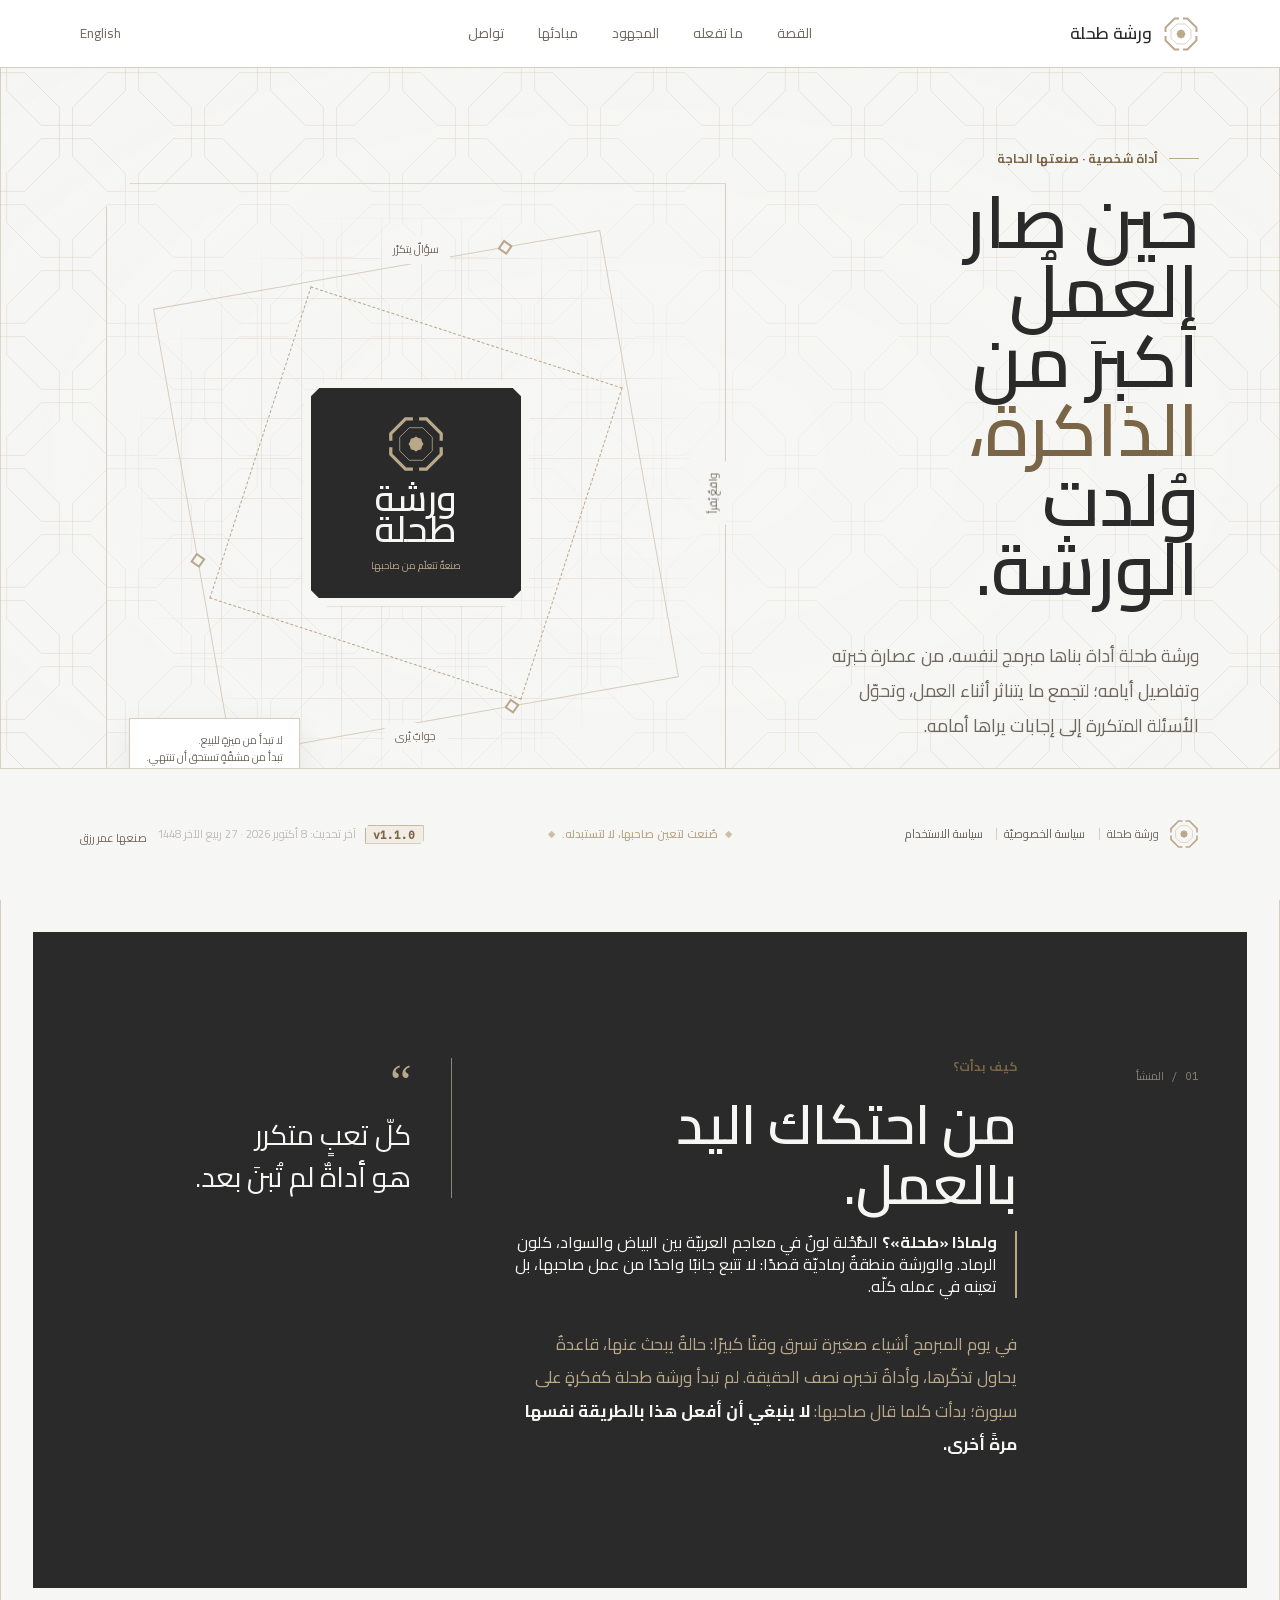
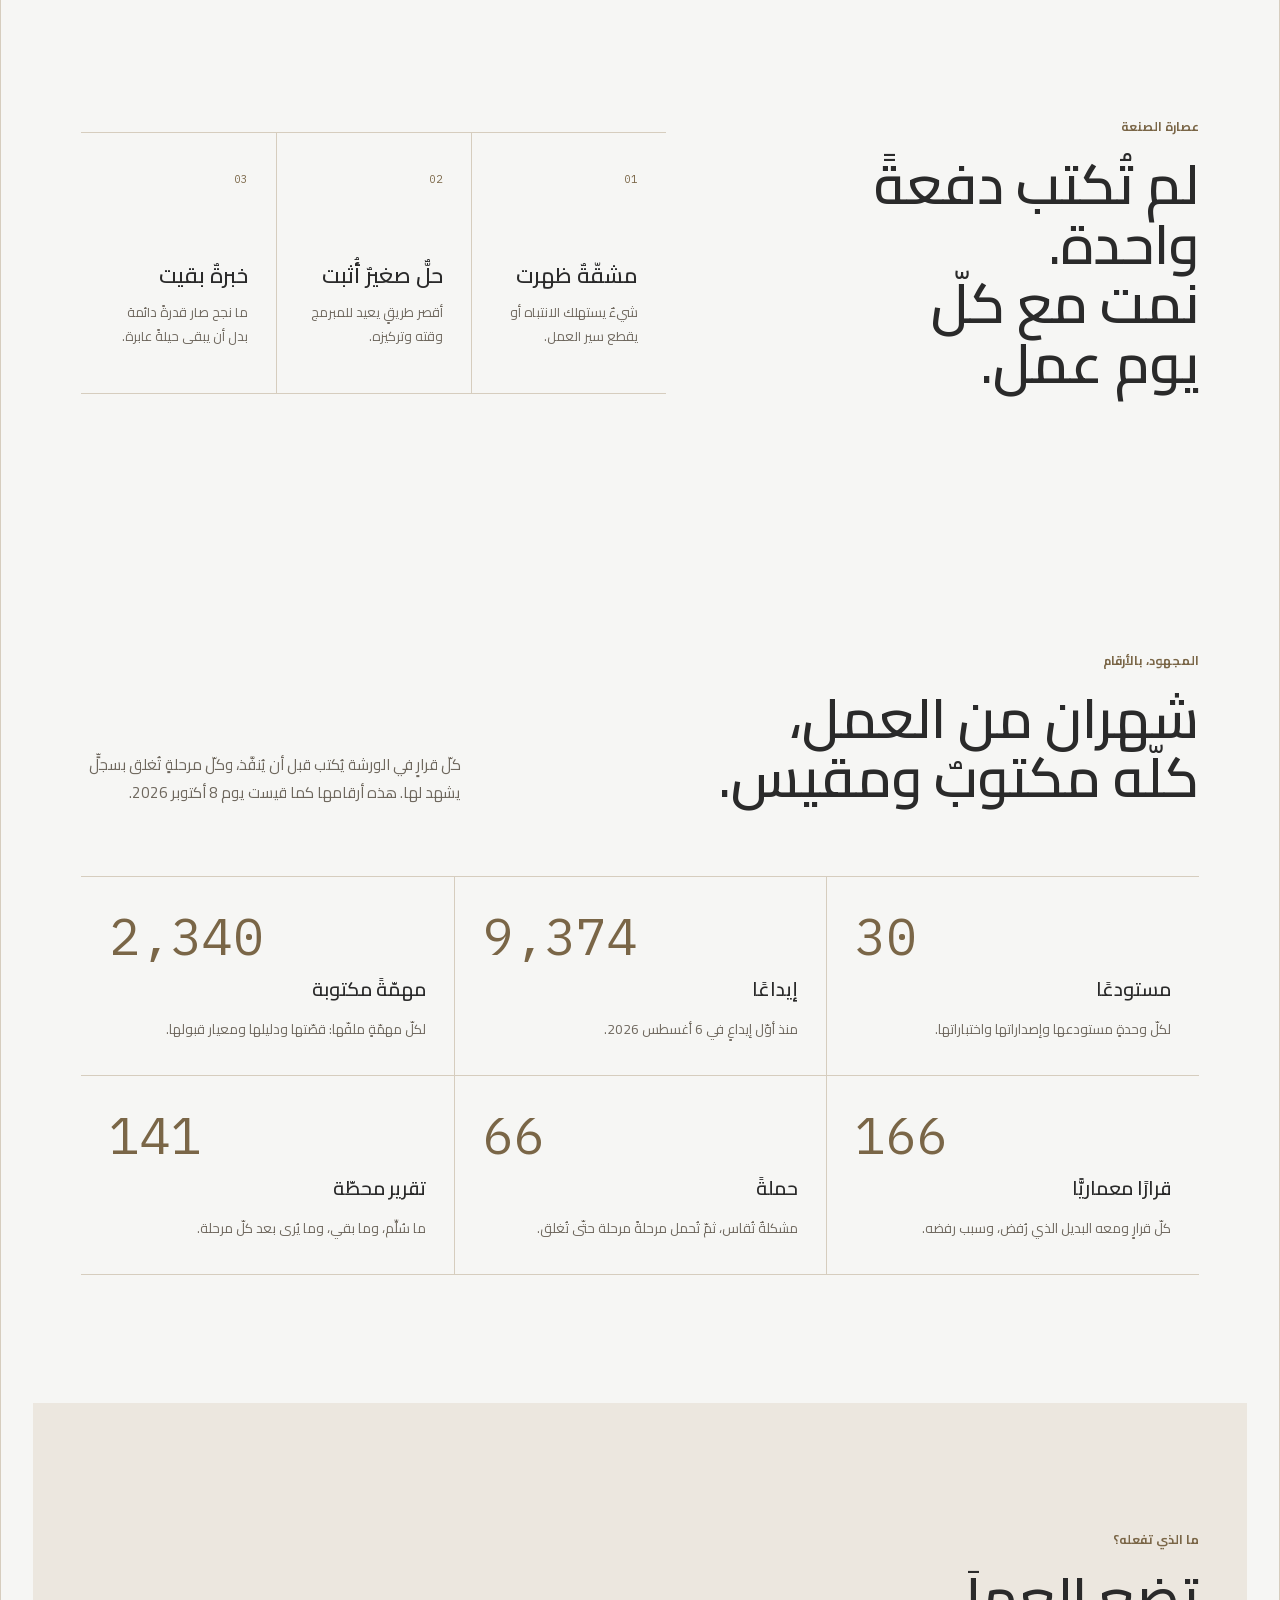
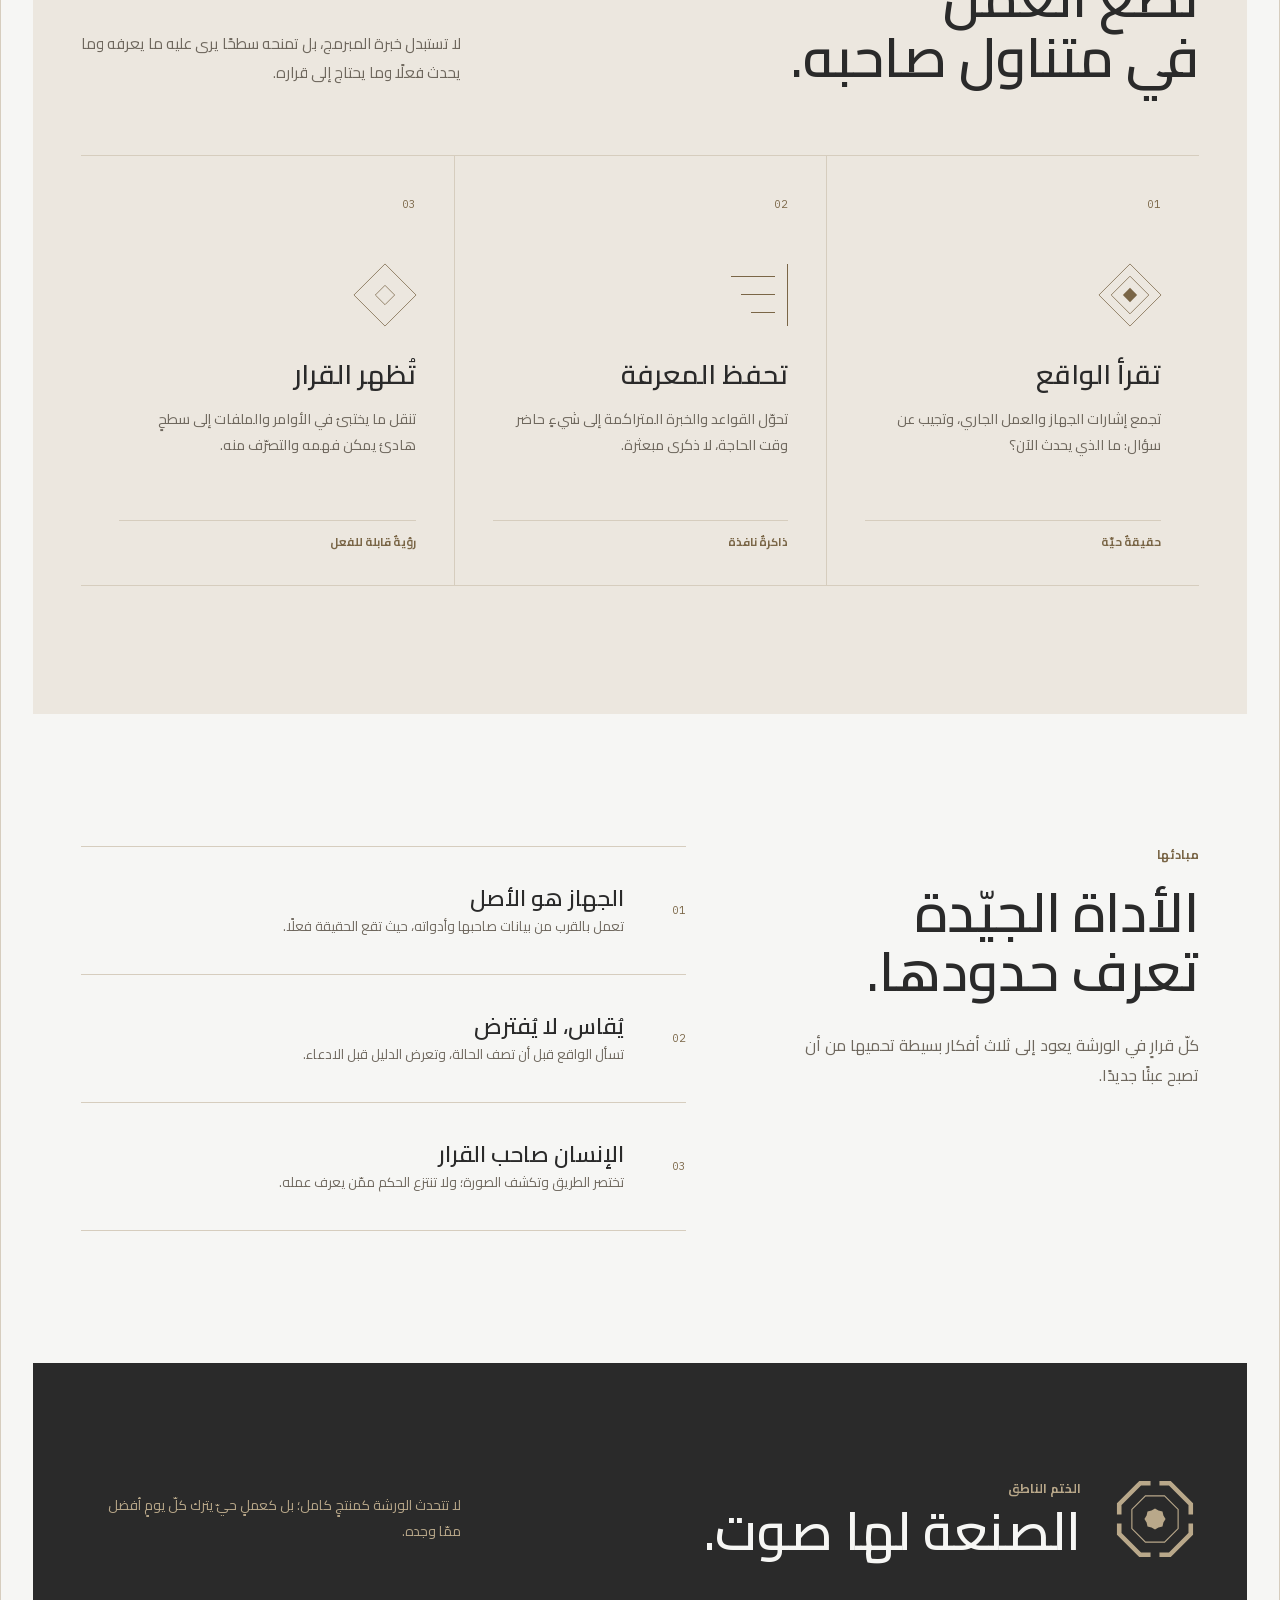
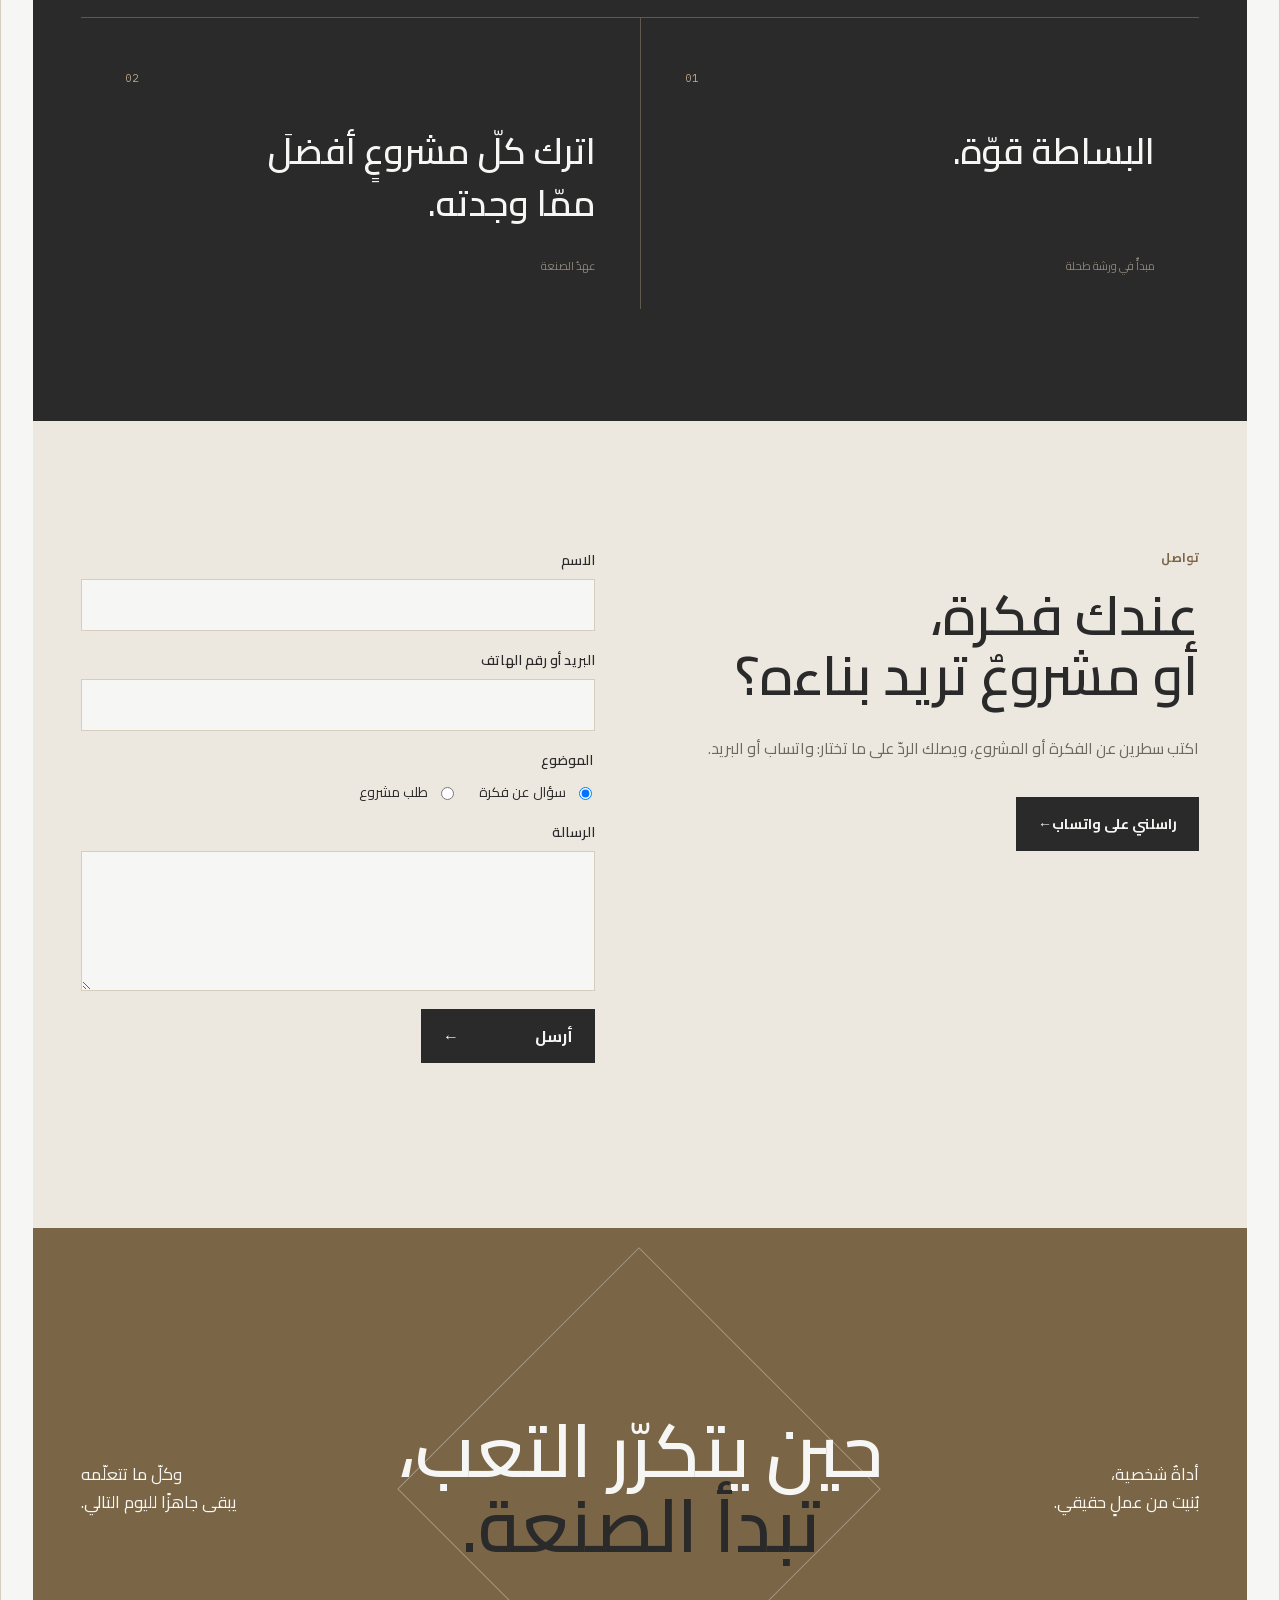
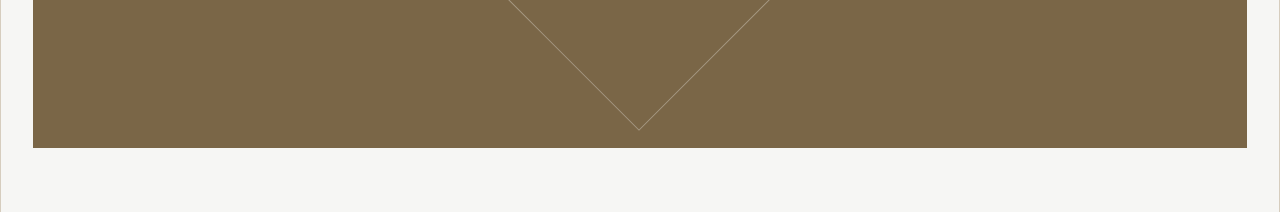
==== commit d4792997: "The site is v1.1.0, its stamp reads in the Arabic face, and it says what Tahla means" ====
--- a/index.html
+++ b/index.html
@@ -72,6 +72,7 @@
         <div class="story-copy">
           <p class="section-kicker">كيف بدأت؟</p>
           <h2 id="story-title">من احتكاك اليد بالعمل.</h2>
+          <p class="name-meaning"><strong>ولماذا «طحلة»؟</strong> الطُّحْلة لونٌ في معاجم العربيّة بين البياض والسواد، كلون الرماد. والورشة منطقةٌ رماديّة قصدًا: لا تتبع جانبًا واحدًا من عمل صاحبها، بل تعينه في عمله كلّه.</p>
           <p>في يوم المبرمج أشياء صغيرة تسرق وقتًا كبيرًا: حالةٌ يبحث عنها، قاعدةٌ يحاول تذكّرها، وأداةٌ تخبره نصف الحقيقة. لم تبدأ ورشة طحلة كفكرةٍ على سبورة؛ بدأت كلما قال صاحبها: <strong>لا ينبغي أن أفعل هذا بالطريقة نفسها مرةً أخرى.</strong></p>
         </div>
         <blockquote>
@@ -87,7 +88,7 @@
         </div>
         <div class="craft-trail">
           <article><span>01</span><h3>مشقّةٌ ظهرت</h3><p>شيءٌ يستهلك الانتباه أو يقطع سير العمل.</p></article>
-          <article><span>02</span><h3>حلٌّ صغيرٌ أُثبت</h3><p>أقصر طريقٍ يعيد للمبرمج وقته وتركيزه.</p></article>
+          <article><span>02</span><h3>حلٌّ صغيرٌ أُثبت</h3><p>أقصر طريقٍ يعيد للمبرمج وقته وتركيزه.</p></article>
           <article><span>03</span><h3>خبرةٌ بقيت</h3><p>ما نجح صار قدرةً دائمة بدل أن يبقى حيلةً عابرة.</p></article>
         </div>
       </section>
@@ -207,7 +208,7 @@
           <a class="footer-legal" href="./terms.html">سياسة الاستخدام</a>
         </div>
         <p class="mz-footer-seal">صُنعت لتعين صاحبها، لا لتستبدله.</p>
-        <p class="mz-footer-stamp"><b dir="ltr">v1.9.0</b><span>آخر تحديث: 8 أكتوبر 2026 · 27 ربيع الآخر 1448</span><small class="footer-credit">صنعها عمر رزق</small></p>
+        <p class="mz-footer-stamp"><b dir="ltr">v1.1.0</b><span>آخر تحديث: 8 أكتوبر 2026 · 27 ربيع الآخر 1448</span><small class="footer-credit">صنعها عمر رزق</small></p>
       </div>
     </footer>
   </body>
--- a/styles.css
+++ b/styles.css
@@ -153,7 +153,7 @@
 .contact-form fieldset label { display: flex; align-items: center; gap: 8px; font-weight: 400; }
 .contact-form button { border: 0; cursor: pointer; font: inherit; font-weight: 700; justify-self: start; }
 .form-state { min-height: 1.4em; margin: 0; color: var(--ink-soft); font-size: .84rem; }
-.trap { position: absolute; inset-inline-start: -9999px; }
+.contact-form .trap { display: none; }
 .lang-switch { color: var(--ink-soft); font-size: .84rem; text-decoration: none; }
 .lang-switch:hover { color: var(--gold-ink); }
 .footer-credit { display: block; margin-top: 6px; color: var(--ink-soft); font-size: .7rem; }
@@ -178,3 +178,7 @@
   .craft-trail article, .effort-grid > div { border-inline-end: 0; border-bottom: 1px solid var(--edge); }
   .workshop-piece { display: none; }
 }
+
+/* Arabic in the stamp is set in the Arabic face; the mono face has no Arabic joining and broke every word. */
+.mz-footer-stamp span, .footer-credit { font-family: var(--face-ar); letter-spacing: 0; }
+.name-meaning { padding-inline-start: 18px; border-inline-start: 2px solid var(--gold); }
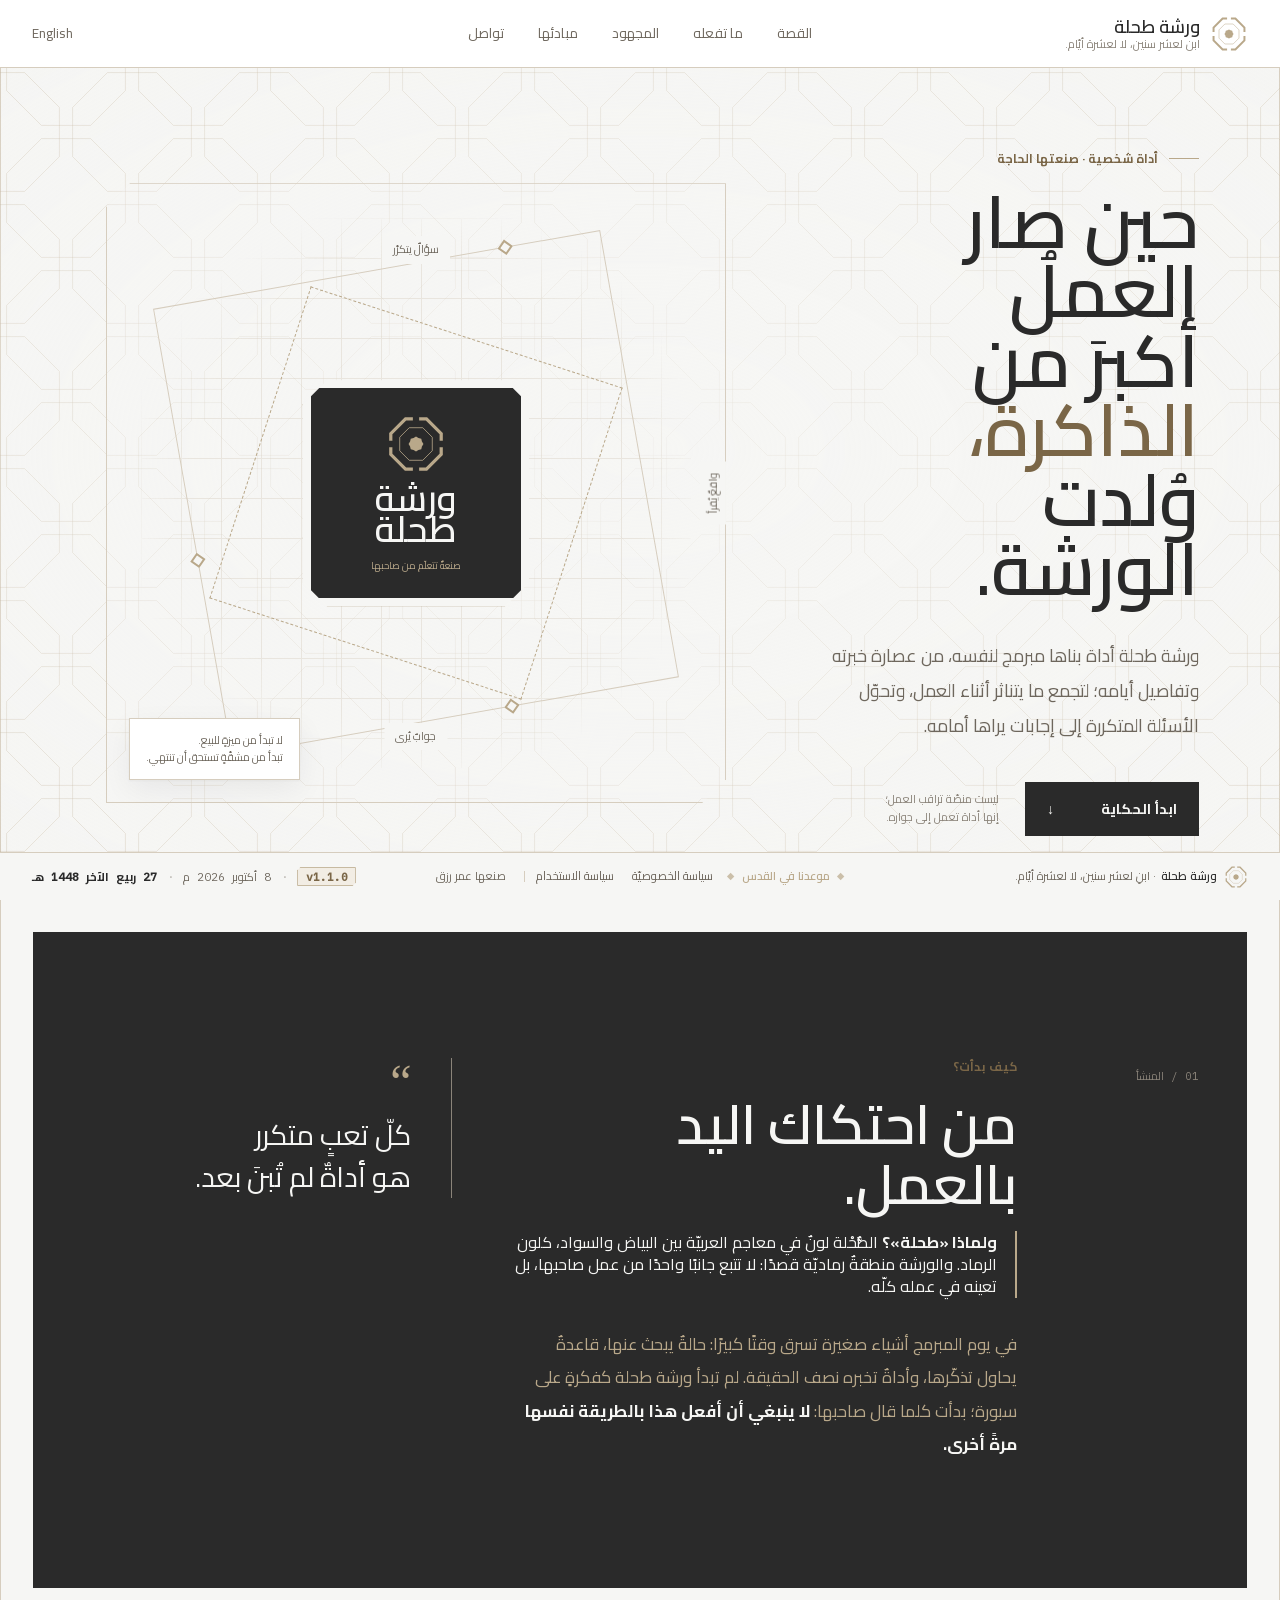
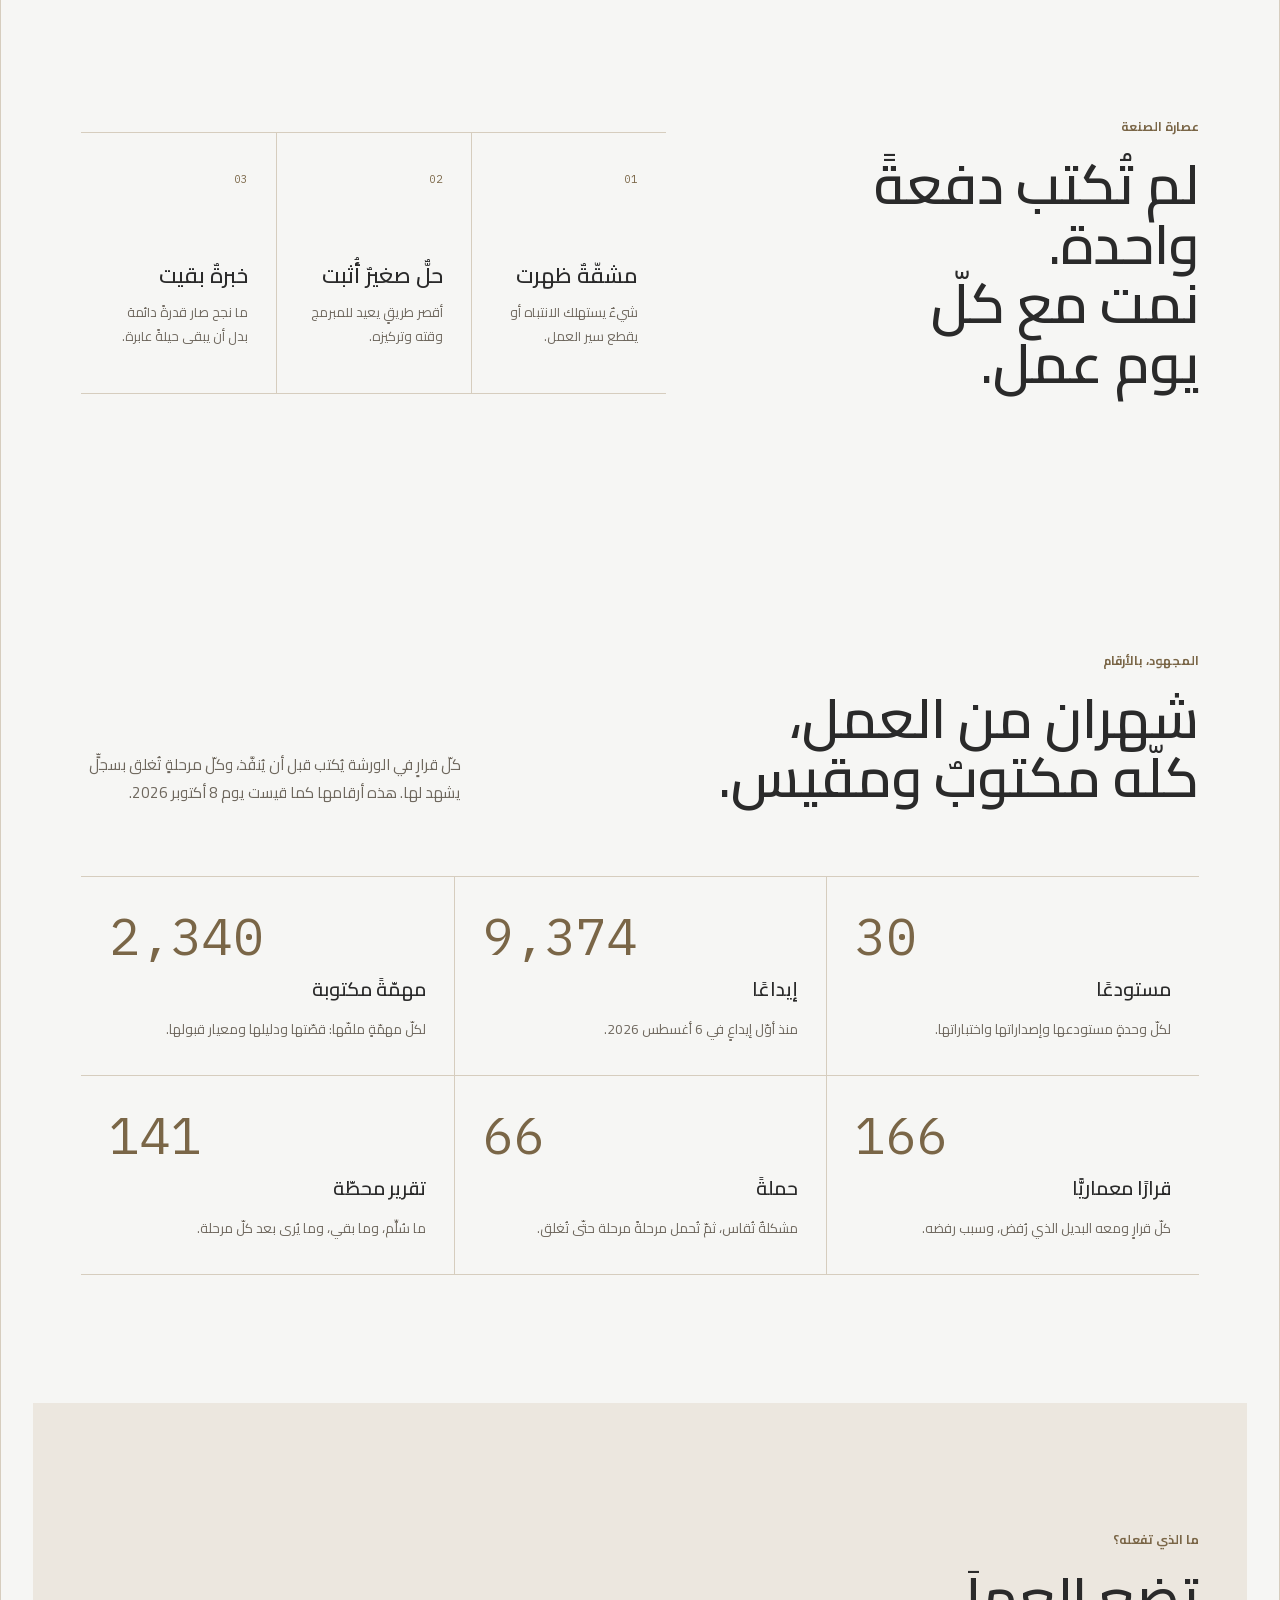
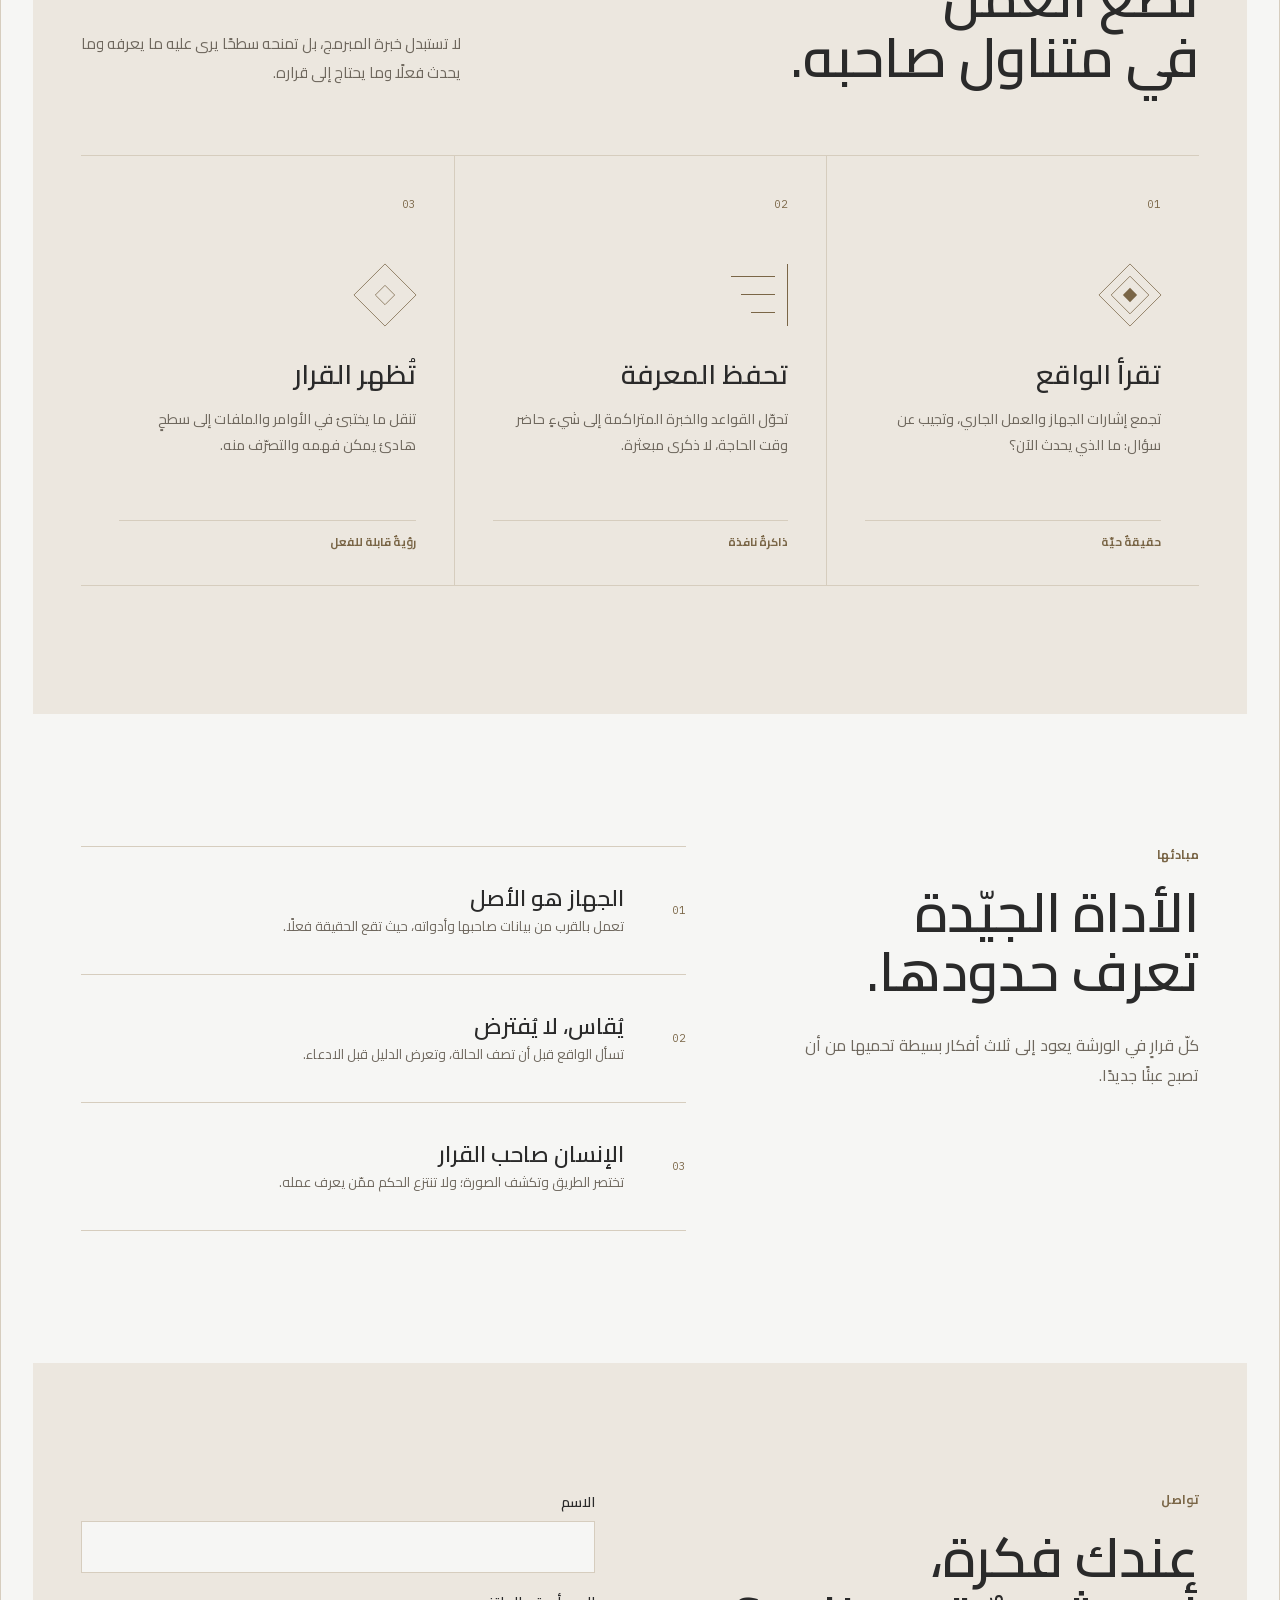
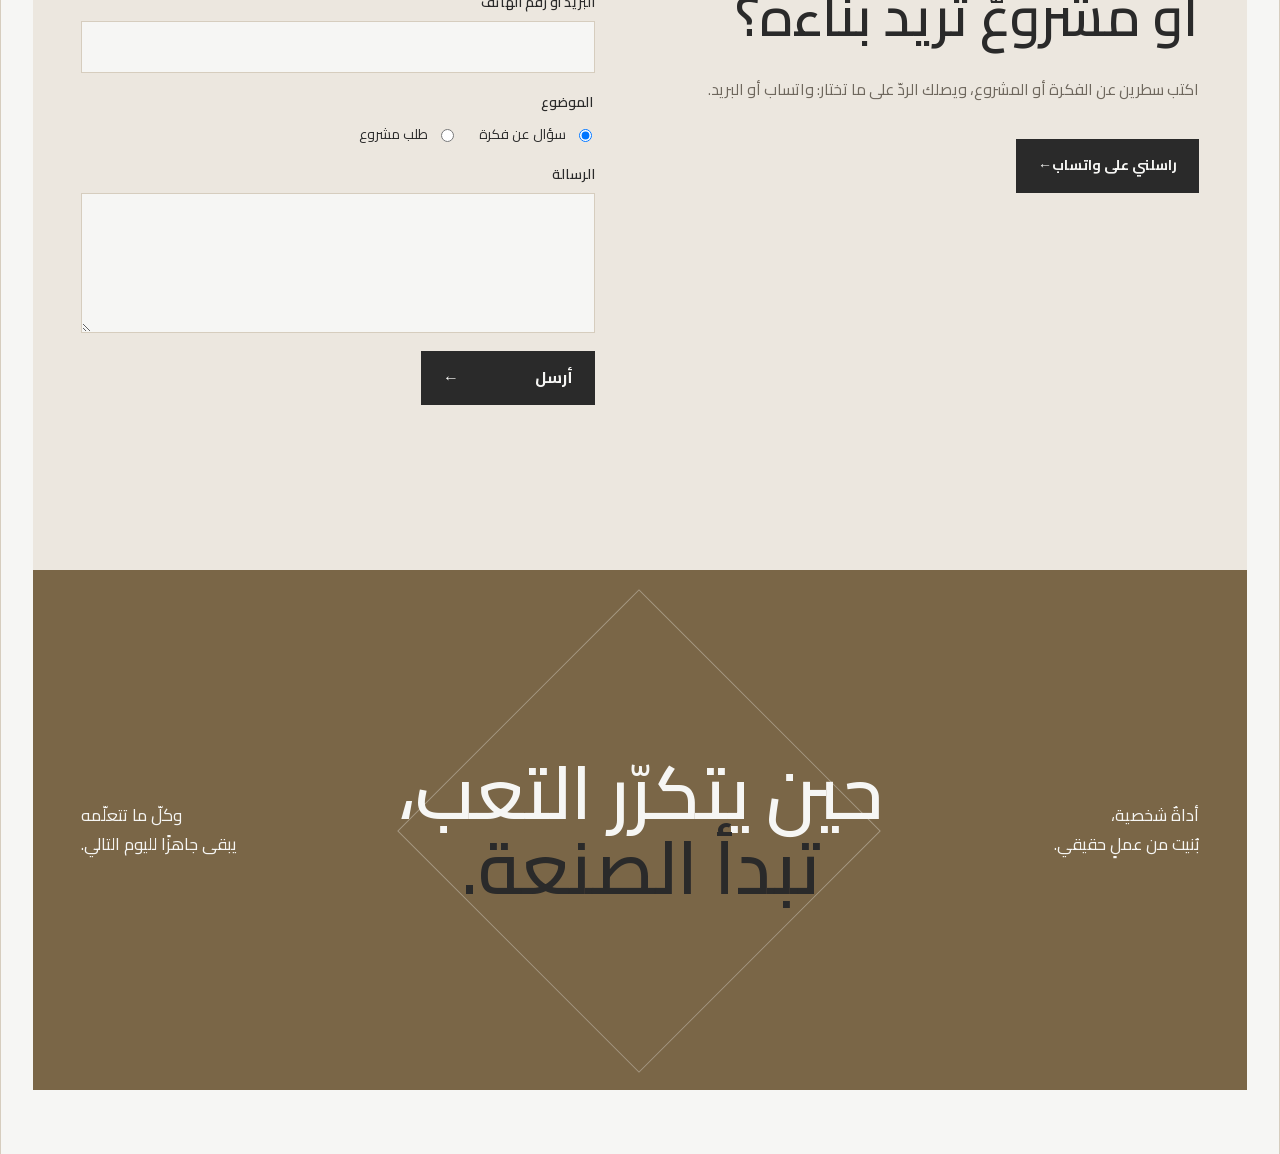
==== commit 8b521e90: "The site wears the identity's header and footer, and drops the speaking seal Every page's header and" ====
--- a/index.html
+++ b/index.html
@@ -6,10 +6,11 @@
     <meta name="description" content="ورشة طحلة — أداة شخصية صاغها مبرمج من خبرته اليومية لتساعده على رؤية العمل وإدارته من جهازه.">
     <meta name="theme-color" content="#ece7df">
     <title>ورشة طحلة — أداة صنعتها الحاجة وصقلها العمل</title>
-    <link rel="icon" type="image/svg+xml" href="./assets/almukhtar-identity/marks/mark.svg">
+    <link rel="icon" type="image/svg+xml" href="./assets/almukhtar-identity/marks/almukhtar-mark.svg">
     <link rel="stylesheet" href="./assets/almukhtar-identity/css/tokens.css">
     <link rel="stylesheet" href="./assets/almukhtar-identity/css/base.css">
     <link rel="stylesheet" href="./assets/almukhtar-identity/css/primitives.css">
+    <link rel="stylesheet" href="./assets/almukhtar-identity/css/patterns.css">
     <link rel="stylesheet" href="./styles.css">
     <link rel="alternate" hreflang="en" href="https://warsha-tahla.github.io/en/">
     <link rel="alternate" hreflang="ar" href="https://warsha-tahla.github.io/">
@@ -23,21 +24,23 @@
   </head>
   <body class="mz-sheet">
     <header class="mz-topbar mz-topbar--flush">
-      <div class="site-header mz-topbar-frame">
-        <a class="mz-brand" href="#top" aria-label="ورشة طحلة — الصفحة الرئيسية">
-          <img src="./assets/almukhtar-identity/marks/mark.svg" alt="" width="40" height="40">
-          <span>ورشة طحلة</span>
-        </a>
-        <nav class="mz-topbar-center" aria-label="التنقّل الرئيسي">
+    <div class="mz-topbar-frame">
+      <a class="mz-brand" href="./">
+        <img src="./assets/almukhtar-identity/marks/almukhtar-mark.svg" alt="" width="38" height="38">
+        <span class="mz-brand-word">
+          <b>ورشة طحلة</b><small>ابنِ لعشر سنين، لا لعشرة أيّام.</small>
+        </span>
+      </a>
+      <div class="mz-topbar-center"><!-- zone:center --><nav aria-label="التنقّل الرئيسي">
           <a href="#story">القصة</a>
           <a href="#work">ما تفعله</a>
           <a href="#effort">المجهود</a>
           <a href="#principles">مبادئها</a>
           <a href="#contact">تواصل</a>
-        </nav>
-        <div class="mz-topbar-end"><a class="lang-switch" href="./en/" hreflang="en" lang="en">English</a></div>
-      </div>
-    </header>
+        </nav><!-- /zone:center --></div>
+      <div class="mz-topbar-end"><!-- zone:end --><a class="lang-switch" href="./en/" hreflang="en" lang="en">English</a><!-- /zone:end --></div>
+    </div>
+  </header>
 
     <main id="top">
       <section class="hero" aria-labelledby="hero-title">
@@ -59,7 +62,7 @@
           <div class="piece-orbit orbit-outer" aria-hidden="true"><i></i><i></i><i></i></div>
           <div class="piece-orbit orbit-inner" aria-hidden="true"></div>
           <div class="piece-core">
-            <img src="./assets/almukhtar-identity/marks/mark.svg" alt="" width="86" height="86">
+            <img src="./assets/almukhtar-identity/marks/almukhtar-mark.svg" alt="" width="86" height="86">
             <strong>ورشة<br>طحلة</strong>
             <small>صنعةٌ تتعلّم من صاحبها</small>
           </div>
@@ -157,21 +160,6 @@
         </div>
       </section>
 
-      <section class="voice" aria-labelledby="voice-title">
-        <div class="voice-head">
-          <img src="./assets/almukhtar-identity/marks/mark.svg" alt="" width="88" height="88">
-          <div>
-            <p class="section-kicker">الختم الناطق</p>
-            <h2 id="voice-title">الصنعة لها صوت.</h2>
-          </div>
-          <p>لا تتحدث الورشة كمنتجٍ كامل؛ بل كعملٍ حيّ يترك كلّ يومٍ أفضل ممّا وجده.</p>
-        </div>
-        <div class="voice-mottos">
-          <blockquote><span dir="ltr">01</span><p>البساطة قوّة.</p><cite>مبدأٌ في ورشة طحلة</cite></blockquote>
-          <blockquote><span dir="ltr">02</span><p>اترك كلّ مشروعٍ أفضلَ ممّا وجدته.</p><cite>عهدُ الصنعة</cite></blockquote>
-        </div>
-      </section>
-
       <section class="contact" id="contact" aria-labelledby="contact-title">
         <div class="contact-copy">
           <p class="section-kicker">تواصل</p>
@@ -200,16 +188,16 @@
       </section>
     </main>
 
-    <footer class="mz-footer mz-footer--document mz-footer--flush">
-      <div class="footer-frame mz-footer-frame">
-        <div class="mz-footer-id">
-          <a class="footer-brand" href="#top"><img src="./assets/almukhtar-identity/marks/mark.svg" alt="" width="32" height="32"><span>ورشة طحلة</span></a>
-          <a class="footer-legal" href="./privacy.html">سياسة الخصوصيّة</a>
-          <a class="footer-legal" href="./terms.html">سياسة الاستخدام</a>
-        </div>
-        <p class="mz-footer-seal">صُنعت لتعين صاحبها، لا لتستبدله.</p>
-        <p class="mz-footer-stamp"><b dir="ltr">v1.1.0</b><span>آخر تحديث: 8 أكتوبر 2026 · 27 ربيع الآخر 1448</span><small class="footer-credit">صنعها عمر رزق</small></p>
+    <footer class="mz-footer mz-footer--document">
+    <div class="mz-footer-frame">
+      <div class="mz-footer-id">
+        <img src="./assets/almukhtar-identity/marks/almukhtar-mark.svg" alt="" width="24" height="24">
+        <p><b>ورشة طحلة</b><span> · ابنِ لعشر سنين، لا لعشرة أيّام.</span></p>
       </div>
-    </footer>
+      <div class="mz-footer-seal"><span class="mz-footer-vow">موعدنا في القدس</span></div>
+      <div class="mz-footer-unit"><!-- zone:foot --><nav class="footer-links" aria-label="روابط الموقع"><a href="./privacy.html">سياسة الخصوصيّة</a><a href="./terms.html">سياسة الاستخدام</a></nav><small class="footer-credit">صنعها عمر رزق</small><!-- /zone:foot --></div>
+      <div class="mz-footer-stamp"><b>v1.1.0</b><span aria-hidden="true">·</span><time datetime="2026-10-08">8 أكتوبر 2026 م</time><span aria-hidden="true">·</span><span data-release-hijri>27 ربيع الآخر 1448 هـ</span></div>
+    </div>
+  </footer>
   </body>
 </html>
--- a/assets/almukhtar-identity/css/patterns.css
+++ b/assets/almukhtar-identity/css/patterns.css
@@ -0,0 +1,648 @@
+/* Patterns: a page, or a page-sized part, composed from the components in primitives.css; base.css and primitives.css import this sheet — AM-123. */
+
+/* layout — the app shell: the sheet and its fixed ground, the page column, and the layout's bar, main and foot. */
+/* Fixed, not on the element: a ground sized to the viewport covers a page of fourteen screens — AM-18. */
+.mz-sheet {
+  --sheet-max-w: 1440px;
+  --sheet-gutter: clamp(16px, 2.5vw, 36px);
+
+  position: relative;
+  min-height: 100vh;
+  isolation: isolate;
+  width: 100%;
+  max-width: var(--sheet-max-w);
+  margin-inline: auto;
+  padding-inline: var(--sheet-gutter);
+  padding-block-start: var(--rail, 48px);
+  padding-block-end: 64px;
+  border-inline: 1px solid var(--border, var(--edge));
+  background: var(--bg, var(--paper));
+  box-sizing: border-box;
+}
+/* A painted scene stays faint enough to remain ground, fixed to the viewport under the girih and content. */
+:is([data-scene] .mz-sheet, .mz-sheet[data-scene], [data-scene] .mz-layout-ground) {
+  --painting-shown: var(--painting, none);
+  --painting-wash: 92%;
+}
+:is([data-scene] .mz-sheet, .mz-sheet[data-scene]) {
+  background:
+    linear-gradient(color-mix(in srgb, var(--bg, var(--paper)) var(--painting-wash), transparent) 0 0) center / cover no-repeat fixed,
+    var(--painting-shown) center bottom / cover no-repeat fixed,
+    var(--bg, var(--paper));
+}
+/* The dark theme wears the painting's dark twin; a painting without one is veiled in the dark paper instead. */
+@media (prefers-color-scheme: dark) {
+  :root:not([data-theme="light"]) :is([data-scene] .mz-sheet, .mz-sheet[data-scene], [data-scene] .mz-layout-ground) {
+    --painting-shown: var(--painting-dark, linear-gradient(var(--painting-veil, transparent) 0 0), var(--painting, none));
+  }
+}
+:root[data-theme="dark"] :is([data-scene] .mz-sheet, .mz-sheet[data-scene], [data-scene] .mz-layout-ground) {
+  --painting-shown: var(--painting-dark, linear-gradient(var(--painting-veil, transparent) 0 0), var(--painting, none));
+}
+
+/* iOS WebKit ignores background-attachment: fixed, so the layout's own fixed layer carries the painting — AM-109. */
+.mz-layout-ground { display: none; }
+[data-scene] .mz-layout-ground {
+  display: block;
+  position: fixed;
+  inset: 0;
+  z-index: -3;
+  pointer-events: none;
+  background:
+    linear-gradient(color-mix(in srgb, var(--bg, var(--paper)) var(--painting-wash), transparent) 0 0),
+    var(--painting-shown) center bottom / cover no-repeat;
+}
+:is([data-scene] .mz-sheet, .mz-sheet[data-scene]):has(.mz-layout-ground) { background: var(--bg, var(--paper)); }
+
+/* Fluid modifier for full-width dashboards, monitoring consoles, and data tables */
+.mz-sheet--fluid {
+  --sheet-max-w: 100%;
+}
+.mz-sheet::before,
+.mz-sheet::after {
+  content: "";
+  position: fixed;
+  inset: 0;
+  pointer-events: none;
+}
+
+/* The anchored vignette shields the reading area while one girih tile crosses it every 26s. */
+.mz-sheet::before {
+  z-index: -2;
+  background-image:
+    radial-gradient(ellipse 92% 76% at 50% 50%, color-mix(in srgb, var(--paper) 74%, transparent) 0%, transparent 84%),
+    var(--girih);
+  background-size: 100% 100%, 132px 132px;
+  background-repeat: no-repeat, repeat;
+  animation: mz-girih-drift 26s linear infinite;
+}
+
+/* The girih gathers in the two top corners and leaves the reading area to the content. */
+.mz-sheet--cornered::before {
+  mask-image:
+    radial-gradient(circle at 0 0, var(--ink), transparent 28rem),
+    radial-gradient(circle at 100% 0, var(--ink), transparent 28rem);
+  mask-repeat: no-repeat;
+}
+
+/* The plain sheet reserves its upper ground for a registered namesake scene. */
+.mz-sheet::after { z-index: -1; display: none; }
+:is([data-scene] .mz-sheet, .mz-sheet[data-scene]):not(.mz-sheet--layered)::after {
+  display: block;
+  background: var(--gold-ink);
+  /* A mask reads alpha alone, so the fade is drawn in a token rather than a literal black. */
+  mask-image: var(--scene, linear-gradient(transparent 0 0)), linear-gradient(to left, var(--ink) 0 22%, transparent 36% 64%, var(--ink) 78% 100%);
+  mask-size: 100% auto, 100% 100%;
+  mask-position: bottom center, 0 0;
+  mask-repeat: no-repeat;
+  mask-composite: intersect;
+  opacity: .09;
+}
+@media (max-width: 760px), print, (prefers-reduced-transparency: reduce) {
+  :is([data-scene] .mz-sheet, .mz-sheet[data-scene])::after,
+  [data-scene] .mz-layout-ground { display: none; }
+  :is([data-scene] .mz-sheet, .mz-sheet[data-scene]) { background: var(--bg, var(--paper)); }
+}
+
+.mz-sheet > * { position: relative; }
+
+/* Girih alone, then two gold glows: ornament is ground, never subject, and no ruled grid (AM-140). */
+.mz-sheet--layered::before {
+  background-image: var(--girih);
+  background-size: 132px 132px;
+  animation: mz-ground-drift 26s linear infinite;
+}
+
+/* A period coprime with the drift, so the two never resynchronise into one visible beat. */
+.mz-sheet--layered::after {
+  background:
+    radial-gradient(ellipse 88% 72% at 50% 50%, color-mix(in srgb, var(--paper) 68%, transparent) 0%, transparent 82%),
+    radial-gradient(circle at 86% 4%, color-mix(in srgb, var(--gold) 26%, transparent), transparent 34%),
+    radial-gradient(circle at 8% 92%, color-mix(in srgb, var(--gold) 18%, transparent), transparent 30%);
+  animation: mz-ground-breathe 7s ease-in-out infinite;
+}
+
+/* One tile of travel each, so every layer's last frame is its first frame and no seam can appear. */
+@keyframes mz-girih-drift {
+  from { background-position: 0 0, 0 0; }
+  to   { background-position: 0 0, 132px 132px; }
+}
+@keyframes mz-ground-drift {
+  from { background-position: 0 0; }
+  to   { background-position: 132px 132px; }
+}
+
+/* Only the glows move; the wash is the first layer and stays anchored to the reading area. */
+@keyframes mz-ground-breathe {
+  0%, 100% { background-size: auto, 100% 100%, 100% 100%; opacity: 1; }
+  50%      { background-size: auto, 138% 138%, 128% 128%; opacity: .74; }
+}
+
+/* Opt-in: not every sheet is a head plus a body that fills the rest. */
+.mz-sheet--column { display: flex; flex-direction: column; }
+
+/* A document foot stays in view, while the sheet reserves the space it occupies. */
+.mz-sheet:has(> .mz-footer),
+.mz-sheet:has(> footer[data-foot]),
+.mz-sheet--column:has(> .mz-footer) {
+  --mz-footer-reserve: 4rem;
+  padding-block-end: var(--mz-footer-reserve);
+}
+.mz-sheet > .mz-footer,
+.mz-sheet--column > .mz-footer {
+  position: fixed;
+  z-index: calc(var(--layer-sticky) - 1);
+  inset-inline: 0;
+  inset-block-end: 0;
+  inline-size: 100%;
+  width: 100%;
+}
+.mz-sheet:has(> .mz-topbar),
+.mz-sheet:has(> header[data-nav]) {
+  --mz-topbar-reserve: var(--rail, 48px);
+  padding-block-start: var(--mz-topbar-reserve);
+}
+.mz-sheet > .mz-topbar {
+  position: fixed;
+  top: 0;
+  inset-inline: 0;
+  inline-size: 100%;
+  width: 100%;
+  z-index: var(--layer-sticky);
+}
+
+/* A sheet holding the days frame reserves the footer's own 48px on a desk, not 4rem, so no band of ground shows between them — AM-155. */
+@media (min-width: 761px) {
+  .mz-sheet:has(> .mz-footer):has(.mz-days),
+  .mz-sheet:has(> footer[data-foot]):has(.mz-days) { --mz-footer-reserve: 3rem; }
+}
+
+@media (max-width: 760px) {
+  .mz-sheet--column:has(> .mz-footer) { --mz-footer-reserve: 3.25rem; }
+  .mz-sheet:has(> .mz-footer),
+.mz-sheet:has(> footer[data-foot]),
+.mz-sheet--column:has(> .mz-footer) { --mz-footer-reserve: 4.5rem; }
+}
+
+/* عرض الصفحة — عمودٌ واحد بهامشٍ من الدليل */
+.mz-page {
+  width: min(100% - 1.5rem, 1480px);
+  margin-inline: auto;
+}
+
+.mz-layout {
+  display: flex;
+  flex-direction: column;
+  min-block-size: 100vh;
+  inline-size: 100%;
+  box-sizing: border-box;
+  position: relative;
+  background: var(--bg, var(--paper));
+  color: var(--ink);
+  isolation: isolate;
+}
+.mz-layout-bar {
+  flex: none;
+  inline-size: 100%;
+  z-index: var(--layer-sticky);
+}
+.mz-layout-main {
+  flex: 1 0 auto;
+  inline-size: 100%;
+  box-sizing: border-box;
+  padding-inline: clamp(16px, 2.5vw, 36px);
+  padding-block: var(--space-6);
+  max-inline-size: 1440px;
+  margin-inline: auto;
+}
+.mz-layout-foot {
+  flex: none;
+  margin-block-start: auto;
+  inline-size: 100%;
+  position: relative;
+  inset-block-end: auto;
+}
+.mz-layout--dock {
+  padding-block-end: var(--mz-footer-reserve, 4rem);
+}
+.mz-layout--dock .mz-layout-foot {
+  position: fixed;
+  inset-block-end: 0;
+  inset-inline: 0;
+}
+.mz-layout--flush .mz-layout-main {
+  padding-inline: 0;
+  max-inline-size: 100%;
+}
+
+/* brief — the unit brief's page grids: a hero split, an auto-fit grid, a command strip, value cards and dense panes. */
+/* ── Whitespace & Gap Control ────────────────────────────────────────────── */
+:root {
+  --layout-gap-sm: var(--space-3, 12px);
+  --layout-gap:    var(--space-4, 16px);
+  --layout-gap-lg: var(--space-6, 24px);
+}
+
+/* High-density multi-column section grid: copy on start (right in RTL), status/metadata on end (left in RTL) */
+.mz-hero-grid {
+  display: grid;
+  grid-template-columns: minmax(0, 2fr) minmax(280px, 1fr);
+  gap: var(--layout-gap);
+  align-items: stretch;
+}
+
+/* Child grids inside fluid canvas: auto-fit with minmax(280px, 1fr) across ultra-wide and standard displays */
+.mz-grid-autofit {
+  display: grid;
+  grid-template-columns: repeat(auto-fit, minmax(280px, 1fr));
+  gap: var(--layout-gap);
+}
+
+@media (max-width: 840px) {
+  .mz-hero-grid {
+    grid-template-columns: 1fr;
+  }
+}
+/* Executive command strip — horizontal high-density ledger metrics */
+.mz-command-strip {
+  display: grid;
+  grid-template-columns: repeat(auto-fit, minmax(130px, 1fr));
+  gap: 1px;
+  background: var(--border, var(--edge));
+  border: 1px solid var(--border, var(--edge));
+  margin: 0;
+  padding: 0;
+  box-sizing: border-box;
+  list-style: none;
+}
+.mz-command-strip-item,
+.mz-command-strip > div,
+.mz-command-strip > dl {
+  background: var(--panel);
+  padding: var(--space-3) var(--space-4);
+  display: flex;
+  flex-direction: column;
+  gap: var(--space-1);
+  min-inline-size: 0;
+  box-sizing: border-box;
+  margin: 0;
+}
+.mz-command-strip dt,
+.mz-command-strip-label {
+  margin: 0;
+  font-size: var(--size-2xs);
+  color: var(--ink-soft);
+  font-family: var(--font-sans, var(--font-arabic, var(--font-ar, var(--face-ar))));
+  font-weight: 400;
+  line-height: 1.35;
+}
+.mz-command-strip dd,
+.mz-command-strip-val {
+  margin: 0;
+  font-family: var(--font-mono, var(--face-mono));
+  font-weight: 500;
+  font-size: var(--size-lg);
+  color: var(--ink);
+  font-variant-numeric: tabular-nums;
+  line-height: 1.2;
+  direction: ltr;
+  unicode-bidi: isolate;
+}
+
+/* Business value and outcome matrix — strategic statement and decision benchmarks */
+.mz-biz-grid {
+  display: grid;
+  grid-template-columns: minmax(0, 2fr) minmax(280px, 1fr);
+  gap: var(--layout-gap);
+  align-items: stretch;
+}
+@media (max-width: 840px) {
+  .mz-biz-grid {
+    grid-template-columns: 1fr;
+  }
+}
+.mz-biz-card {
+  background: var(--panel);
+  border: 1px solid var(--border, var(--edge));
+  padding: var(--space-5);
+  display: flex;
+  flex-direction: column;
+  gap: var(--space-3);
+  box-sizing: border-box;
+  --chamfer: 6px;
+  clip-path: polygon(
+    var(--chamfer) 0, 100% 0, 100% calc(100% - var(--chamfer)),
+    calc(100% - var(--chamfer)) 100%, 0 100%, 0 var(--chamfer)
+  );
+}
+.mz-biz-card-meta {
+  font-size: var(--size-2xs);
+  color: var(--ink-soft);
+  font-family: var(--font-mono, var(--face-mono));
+  font-variant-numeric: tabular-nums;
+  font-weight: 400;
+  margin: 0;
+}
+.mz-biz-card-title {
+  margin: 0;
+  font-size: var(--size-md);
+  font-weight: 600;
+  color: var(--ink);
+  line-height: 1.35;
+}
+.mz-biz-card-copy {
+  margin: 0;
+  font-size: var(--size-sm);
+  color: var(--ink);
+  line-height: 1.4;
+}
+.mz-biz-quote {
+  margin: 0;
+  padding: var(--space-4) var(--space-5);
+  background: color-mix(in srgb, var(--gold-wash) 40%, var(--panel));
+  border-inline-start: 3px solid var(--gold);
+  font-size: var(--size-sm);
+  color: var(--ink);
+  line-height: 1.4;
+}
+
+/* Executive change log and adr ledger pane — dual-pane ledger structure */
+.mz-dense-grid {
+  display: grid;
+  grid-template-columns: repeat(auto-fit, minmax(min(100%, 380px), 1fr));
+  gap: var(--layout-gap);
+}
+.mz-dense-pane {
+  background: var(--panel);
+  border: 1px solid var(--border, var(--edge));
+  display: flex;
+  flex-direction: column;
+  box-sizing: border-box;
+  --chamfer: 6px;
+  clip-path: polygon(
+    var(--chamfer) 0, 100% 0, 100% calc(100% - var(--chamfer)),
+    calc(100% - var(--chamfer)) 100%, 0 100%, 0 var(--chamfer)
+  );
+}
+.mz-dense-pane-head {
+  display: flex;
+  align-items: center;
+  justify-content: space-between;
+  gap: var(--space-3);
+  padding: var(--space-3) var(--space-4);
+  border-block-end: 1px solid var(--border, var(--edge-soft));
+  background: color-mix(in srgb, var(--paper) 60%, var(--panel));
+}
+.mz-dense-pane-title {
+  margin: 0;
+  font-size: var(--size-xs);
+  font-weight: 600;
+  color: var(--ink);
+  display: flex;
+  align-items: center;
+  gap: var(--space-2);
+}
+.mz-dense-pane-body {
+  padding: var(--space-4);
+  overflow-x: auto;
+  display: flex;
+  flex-direction: column;
+  gap: var(--space-3);
+  box-sizing: border-box;
+}
+.mz-dense-table {
+  width: 100%;
+  border-collapse: collapse;
+  font-size: var(--size-2xs);
+}
+.mz-dense-table th {
+  text-align: start;
+  padding: var(--space-2) var(--space-3);
+  color: var(--ink-soft);
+  font-family: var(--font-sans, var(--font-arabic, var(--font-ar, var(--face-ar))));
+  font-weight: 600;
+  border-block-end: 1px solid var(--border, var(--edge-soft));
+  white-space: nowrap;
+}
+.mz-dense-table td {
+  padding: var(--space-2) var(--space-3);
+  border-block-end: 1px solid var(--edge-soft);
+  color: var(--ink);
+  font-variant-numeric: tabular-nums;
+  vertical-align: middle;
+}
+.mz-dense-table tr:last-child td {
+  border-block-end: 0;
+}
+
+/* days — the days book: a rail of dated days beside a reader, one pane at a time on a phone; drawn from Taqdir's days screen and the office's log. */
+/* Today is one band in ink across the book, Taqdir's drawing (AM-152): the date, the day's judgement between two hairlines, its signal, its action. */
+.mz-today-strip {
+  display: grid;
+  grid-template-columns: auto minmax(0, 1fr) auto auto;
+  align-items: center;
+  gap: var(--space-5);
+  min-block-size: 84px;
+  margin-block-end: var(--space-3);
+  padding: var(--space-3) var(--space-5);
+  border: 1px solid var(--ink);
+  background: var(--ink);
+  color: var(--paper);
+  box-shadow: var(--lift-sm);
+}
+.mz-today-strip time { font: 500 var(--size-sm) var(--face-mono); color: var(--paper); direction: ltr; unicode-bidi: isolate; }
+.mz-today-strip p { margin: 0; padding-inline: var(--space-5); border-inline: 1px solid color-mix(in srgb, var(--paper) 16%, transparent); color: color-mix(in srgb, var(--paper) 72%, var(--ink)); font-size: var(--size-xs); }
+.mz-today-strip p > b { display: block; color: var(--paper); font-size: var(--size-sm); }
+.mz-today-strip > .mz-btn { background: var(--paper); color: var(--ink); }
+
+/* Two panes in one frame; the rail scrolls its own list and the reader its own page. */
+/* Its height is the room days-frame.mjs measures between the bars, against 100dvh; the three-rail estimate is only its fallback — AM-154, AM-155. */
+.mz-days {
+  display: grid;
+  grid-template-columns: minmax(18rem, 22rem) minmax(0, 1fr);
+  block-size: max(32rem, var(--mz-days-room, min(calc(100dvh - var(--rail, 48px) * 3), 56rem)));
+  border: 1px solid var(--edge);
+  background: var(--panel);
+  overflow: hidden;
+  box-shadow: var(--lift);
+}
+.mz-days.is-collapsed { grid-template-columns: minmax(0, 1fr); }
+.mz-days.is-collapsed .mz-days-rail { display: none; }
+.mz-days-rail {
+  display: flex;
+  flex-direction: column;
+  min-inline-size: 0;
+  min-block-size: 0;
+  border-inline-end: 1px solid var(--edge);
+  background: var(--sand);
+}
+.mz-days-filters {
+  display: grid;
+  grid-template-columns: minmax(0, 1fr);
+  gap: var(--space-2);
+  padding: var(--space-3);
+  border-block-end: 1px solid var(--edge);
+}
+.mz-days-filters > * { min-inline-size: 0; max-inline-size: 100%; }
+/* The rail's filters in one bar: the search and one filter button; the panel opens under it and each filter in force stays a chip that removes it (AM-138). */
+.mz-days-filterbar { display: flex; align-items: center; gap: var(--space-2); }
+.mz-days-filterbar > .mz-input-wrap { min-inline-size: 0; }
+.mz-days-filterbar > :is(.mz-btn, .mz-btn-group) { flex: none; }
+/* The key sits at the field's end; it inherits the field's direction, since a key's own ltr would place it over the search glyph. */
+.mz-days-filterbar .mz-kbd { position: absolute; inset-inline-end: var(--space-3); inset-block: 0; block-size: fit-content; margin-block: auto; direction: inherit; pointer-events: none; }
+.mz-days-filterbar .mz-input-wrap .mz-input { padding-inline-end: var(--space-7); }
+.mz-days-panel { display: grid; gap: var(--space-4); padding: var(--space-4); border: 1px solid var(--edge); background: var(--panel); box-shadow: var(--lift); }
+.mz-days-panel fieldset { display: flex; flex-wrap: wrap; gap: var(--space-3) var(--space-5); min-inline-size: 0; margin: 0; padding: 0; border: 0; }
+.mz-days-panel legend { margin-block-end: var(--space-3); padding: 0; color: var(--ink-soft); font-size: var(--size-2xs); font-weight: 600; }
+.mz-days-panel almukhtar-date-range { flex: 1 1 100%; min-inline-size: 0; }
+.mz-days-panel-actions { display: flex; justify-content: flex-end; gap: var(--space-2); }
+.mz-days-chips { display: flex; flex-wrap: wrap; gap: var(--space-2); }
+.mz-days-head {
+  display: grid;
+  grid-template-columns: auto minmax(0, 1fr) auto;
+  align-items: center;
+  gap: var(--space-3);
+  padding: var(--space-2) var(--space-3);
+  border-block-end: 1px solid var(--edge);
+  color: var(--ink-soft);
+  font-size: var(--size-xs);
+}
+.mz-days-head > b { color: var(--ink); text-align: center; }
+/* The head's end slot: the period's count beside the views (AM-138). */
+.mz-days-head-end { display: inline-flex; align-items: center; gap: var(--space-3); }
+.mz-days-head-end > small { color: var(--ink-soft); font-size: var(--size-2xs); font-variant-numeric: tabular-nums; white-space: nowrap; }
+/* An overlay scrollbar sits in the list's end padding, never over the first letter of a row (AM-129). */
+.mz-days-list { flex: 1; min-block-size: 0; margin: 0; padding: 0; padding-inline-end: var(--space-3); overflow: auto; scrollbar-gutter: stable; list-style: none; }
+/* A page of days can cross months, so the month is named where it changes. */
+.mz-days-month { position: sticky; inset-block-start: 0; z-index: var(--layer-sticky); display: flex; align-items: center; gap: var(--space-2); padding: var(--space-2) var(--space-4); border-block-end: 1px solid var(--edge-soft); background: var(--sand); color: var(--ink-soft); font-size: var(--size-2xs); font-weight: 600; }
+.mz-days-rail > .mz-pagination { padding: var(--space-2) var(--space-3); border-block-start: 1px solid var(--edge); }
+
+/* A day is a date and two lines; the day being read is marked on its start edge, in the identity's gold. */
+.mz-day {
+  display: grid;
+  grid-template-columns: 3.2rem minmax(0, 1fr);
+  gap: var(--space-4);
+  padding: var(--space-3) var(--space-4);
+  border-block-end: 1px solid var(--edge-soft);
+  border-inline-start: 3px solid transparent;
+  color: var(--ink);
+  text-decoration: none;
+}
+.mz-day:hover { background: var(--panel); color: var(--ink); }
+.mz-day[aria-current="date"] { border-inline-start-color: var(--signal-bad); background: var(--paper); }
+.mz-day-date { display: grid; justify-items: center; align-content: start; gap: var(--space-1); }
+.mz-day-date b { font: 300 var(--step-2)/1 var(--face-mono); }
+.mz-day-date small { color: var(--signal-bad); font-size: var(--size-2xs); }
+.mz-day-copy { display: grid; gap: var(--space-1); min-inline-size: 0; }
+.mz-day-copy strong, .mz-day-copy small { overflow: hidden; text-overflow: ellipsis; white-space: nowrap; }
+.mz-day-copy strong { font-size: var(--size-xs); font-weight: 600; }
+.mz-day-copy small { color: var(--ink-soft); font-size: var(--size-2xs); }
+.mz-day-copy > span { display: flex; flex-wrap: wrap; gap: var(--space-1); }
+/* A day's facts are one quiet line of text, not a row of chips; the chip row above stays for 3.11–3.13 wearers until they move (AM-138). */
+.mz-day-copy > .mz-day-facts { display: block; overflow: hidden; color: var(--stone); font-size: var(--size-2xs); font-variant-numeric: tabular-nums; text-overflow: ellipsis; white-space: nowrap; }
+.mz-day-facts-warn { color: var(--signal-warn); }
+
+/* The reader: a bar across, then the page and an outline the reader opens. */
+.mz-days-reader {
+  display: grid;
+  grid-template-columns: minmax(0, 1fr) auto;
+  grid-template-rows: auto minmax(0, 1fr);
+  min-inline-size: 0;
+  min-block-size: 0;
+  background: var(--paper);
+}
+.mz-reader-bar {
+  grid-column: 1 / -1;
+  display: flex;
+  align-items: center;
+  gap: var(--space-3);
+  min-block-size: var(--rail, 48px);
+  padding: var(--space-1) var(--space-3);
+  border-block-end: 1px solid var(--edge);
+  background: var(--panel);
+}
+.mz-reader-bar > nav { flex: 1; min-inline-size: 0; overflow: hidden; color: var(--ink-soft); font-size: var(--size-xs); text-overflow: ellipsis; white-space: nowrap; }
+/* The page is the container its sheet measures, so the side folds by the reader's width, not the screen's (AM-138). */
+.mz-reader-page { container-type: inline-size; min-inline-size: 0; min-block-size: 0; overflow: auto; padding: var(--space-5) var(--space-6) var(--space-7); }
+/* The kicker and the facts mix Arabic words with figures: they keep the Arabic face, tabular figures hold their width, and each value takes its own direction (AM-129). */
+.mz-reader-kicker { display: flex; align-items: center; justify-content: space-between; gap: var(--space-3); color: var(--gold-ink); font: 600 var(--size-2xs) var(--face-ar); font-variant-numeric: tabular-nums; }
+.mz-reader-kicker time { color: var(--ink-soft); font-weight: 400; unicode-bidi: plaintext; }
+.mz-reader-title { display: flex; align-items: flex-start; gap: var(--space-3); margin: var(--space-3) 0 var(--space-2); color: var(--ink); font-size: var(--step-2); line-height: 1.3; }
+.mz-reader-title > .mz-icon { flex: none; margin-block-start: var(--space-1); color: var(--gold-ink); }
+.mz-fact-line { display: grid; grid-template-columns: repeat(4, minmax(0, 1fr)); margin: var(--space-5) 0 var(--space-6); border-block: 1px solid var(--edge); }
+.mz-fact-line > div { padding: var(--space-2); border-inline-start: 1px solid var(--edge-soft); text-align: center; }
+.mz-fact-line > div:first-child { border-inline-start: 0; }
+.mz-fact-line dt { display: inline-flex; align-items: center; gap: var(--space-2); color: var(--ink-soft); font-size: var(--size-2xs); }
+.mz-fact-line dt .mz-icon { color: var(--gold-ink); }
+.mz-fact-line dd { margin: var(--space-1) 0 0; font: 500 var(--size-xs) var(--face-ar); font-variant-numeric: tabular-nums; unicode-bidi: plaintext; }
+.mz-reader-body { min-inline-size: 0; overflow-wrap: anywhere; }
+/* A section of the day is ruled under its heading, and its parts are named in gold, as Taqdir reads a day (AM-152). */
+/* A section heading carries no rule under it; the space above it is the division — Omar, 7 October 2026 (AM-156). */
+.mz-reader-body h2 { margin: var(--space-7) 0 var(--space-3); font-size: var(--step-1); }
+.mz-reader-body h3 { margin: var(--space-6) 0 var(--space-2); color: var(--gold-ink); font-size: var(--step-1); }
+/* Every block carries dir="auto"; a list item's marker sits on that item's own start side, so an English line keeps its bullet on the left (AM-138). */
+.mz-reader-page .mz-reader-body ul { padding-inline-start: 0; }
+.mz-reader-page .mz-reader-body ul ul { padding-inline-start: var(--space-5); }
+.mz-reader-page .mz-reader-body ul > li { position: relative; padding-inline-start: var(--space-5); list-style: none; text-align: start; }
+.mz-reader-page .mz-reader-body ul > li::before { content: ""; position: absolute; inset-inline-start: var(--space-1); inset-block-start: calc(0.9em - 3px); inline-size: 6px; block-size: 6px; background: var(--gold); }
+.mz-reader-page .mz-reader-body ol > li { list-style-position: inside; text-align: start; }
+/* The outline as a column beside the page, the 3.11 form that Samt wears. */
+.mz-days-reader > .mz-reader-outline { inline-size: 13rem; min-block-size: 0; overflow: auto; padding: var(--space-4) var(--space-3); border-inline-start: 1px solid var(--edge); background: var(--sand); }
+.mz-reader-outline a { display: block; padding: var(--space-2); border-inline-start: 2px solid transparent; color: var(--ink-soft); font-size: var(--size-xs); text-decoration: none; }
+.mz-reader-outline a:hover { color: var(--ink); }
+.mz-reader-outline a[aria-current] { border-inline-start-color: var(--gold-ink); background: var(--panel); color: var(--ink); }
+.mz-reader-outline a.mz-reader-outline-sub { padding-inline-start: var(--space-6); }
+
+/* The second pass (AM-138): one prose measure for the head, the day line, the summary and the body, and a side beside it. */
+/* Taqdir's page (AM-152): the day reads across the reader, its facts a band under its title, and the side is the outline's frameless column at its edge. */
+.mz-days-reader .mz-reader-page:has(> .mz-reader-sheet) { padding: 0; }
+.mz-reader-sheet { display: grid; grid-template-columns: minmax(0, 1fr) 13rem; align-items: stretch; min-block-size: 100%; }
+.mz-reader-measure { min-inline-size: 0; padding: var(--space-5) var(--space-6) var(--space-8); }
+/* The side stands still while the page scrolls: a stretched grid item cannot stick, so it takes its own height — AM-156. */
+.mz-reader-side { position: sticky; inset-block-start: 0; align-self: start; display: grid; align-content: start; gap: var(--space-6); max-block-size: var(--mz-days-room, 100dvh); overflow: auto; padding: var(--space-5) var(--space-4); }
+@container (max-inline-size: 46rem) {
+  .mz-reader-sheet { grid-template-columns: minmax(0, 1fr); }
+  .mz-reader-side { display: none; }
+}
+.mz-reader-dayline { display: flex; flex-wrap: wrap; align-items: center; gap: var(--space-2) var(--space-4); margin: 0 0 var(--space-6); padding-block-end: var(--space-5); border-block-end: 1px solid var(--edge); color: var(--ink-soft); font-size: var(--size-xs); font-variant-numeric: tabular-nums; }
+.mz-reader-summary { margin-block-end: var(--space-6); padding-block: 0 var(--space-5); border-block-end: 1px solid var(--edge-soft); }
+.mz-reader-summary p { margin: var(--space-2) 0 0; font-size: var(--size-md); line-height: var(--leading-body); text-align: start; unicode-bidi: plaintext; }
+.mz-reader-card { display: grid; gap: var(--space-3); padding: 0; }
+.mz-reader-card + .mz-reader-card { padding-block-start: var(--space-6); border-block-start: 1px solid var(--edge-soft); }
+:is(.mz-reader-summary, .mz-reader-card) h3 { display: flex; align-items: center; gap: var(--space-3); margin: 0; color: var(--ink); font-size: var(--size-sm); font-weight: 600; }
+:is(.mz-reader-summary, .mz-reader-card) h3 > .mz-icon { color: var(--gold-ink); }
+/* In the side the fact line is a list of the facts the source recorded; a fact without a value is not drawn, and the missing are named once. */
+.mz-fact-line > div:has(> dd:empty) { display: none; }
+.mz-reader-side .mz-fact-line { grid-template-columns: minmax(0, 1fr); margin: 0; border-block: 0; }
+.mz-reader-side .mz-fact-line > div { display: grid; grid-template-columns: auto minmax(0, 1fr); align-items: center; gap: var(--space-1) var(--space-4); padding: var(--space-3) 0; border-inline-start: 0; border-block-end: 1px solid var(--edge-soft); text-align: start; }
+.mz-reader-side .mz-fact-line > div:last-child { border-block-end: 0; }
+.mz-reader-side .mz-fact-line dd { margin: 0; font-weight: 600; text-align: end; unicode-bidi: isolate; }
+.mz-fact-missing { margin: 0; color: var(--stone); font-size: var(--size-2xs); }
+.mz-reader-side .mz-reader-outline a { padding: var(--space-2) var(--space-3); }
+.mz-reader-side .mz-reader-outline a[aria-current] { background: transparent; }
+/* The older and newer days close the page, each titled by its day; quiet buttons over one hairline, not cards. */
+/* The day's files: one row of links after the body, parted by space and one hairline — never a box inside the book (AM-136). */
+.mz-reader-attachments { display: grid; gap: var(--space-3); margin-block-start: var(--space-6); padding-block-start: var(--space-5); border-block-start: 1px solid var(--edge-soft); }
+.mz-reader-attachments > h3 { display: flex; align-items: center; gap: var(--space-3); margin: 0; color: var(--ink); font-size: var(--size-sm); font-weight: 600; }
+.mz-reader-attachments > h3 > .mz-icon { color: var(--gold-ink); }
+.mz-reader-attachments > .mz-link-list { display: flex; flex-wrap: wrap; gap: var(--space-3) var(--space-6); }
+.mz-reader-steps { display: grid; grid-template-columns: minmax(0, 1fr) minmax(0, 1fr); gap: var(--space-4); margin-block-start: var(--space-7); padding-block-start: var(--space-5); border-block-start: 1px solid var(--edge-soft); }
+.mz-reader-steps > .mz-btn { justify-content: flex-start; min-inline-size: 0; block-size: auto; padding: var(--space-3); text-align: start; }
+.mz-reader-steps > .mz-btn:last-child { flex-direction: row-reverse; text-align: end; }
+.mz-reader-steps > .mz-btn > span { display: grid; gap: var(--space-1); min-inline-size: 0; }
+.mz-reader-steps small { color: var(--ink-soft); font-size: var(--size-2xs); font-weight: 400; }
+.mz-reader-steps b { overflow: hidden; color: var(--ink); font-size: var(--size-xs); font-weight: 600; text-overflow: ellipsis; white-space: nowrap; unicode-bidi: plaintext; }
+/* The keys still answer, but the bar does not print them: Taqdir's bar carries the way back, the trail and the actions only (AM-152). */
+.mz-reader-keys { display: none; }
+
+/* On a phone the pair becomes a list and a page: is-reading swaps them, and the outline waits for a wider screen. */
+@media (max-width: 760px) {
+  .mz-today-strip { grid-template-columns: minmax(0, 1fr) auto; }
+  .mz-today-strip > time, .mz-today-strip > .mz-signal { display: none; }
+  .mz-days { grid-template-columns: minmax(0, 1fr); }
+  .mz-days-reader, .mz-days.is-reading .mz-days-rail, .mz-days-reader > .mz-reader-outline { display: none; }
+  .mz-days.is-reading .mz-days-reader { display: grid; }
+  .mz-reader-page { padding: var(--space-4); }
+  .mz-fact-line { grid-template-columns: minmax(0, 1fr) minmax(0, 1fr); }
+  .mz-fact-line > div:nth-child(3) { border-inline-start: 0; }
+}
--- a/styles.css
+++ b/styles.css
@@ -3,11 +3,11 @@
 /* The identity owns the page ground and type; the public story adds only its fixed desktop canvas and reading rhythm. */
 body { min-width: 1100px; line-height: 1.6; }
 
-/* The identity owns the rail contract; this surface supplies only its content width. */
-.site-header { width: min(1380px, calc(100% - 96px)); }
-.site-header nav { display: flex; gap: 34px; color: var(--ink-soft); font-size: .86rem; }
-.site-header nav a { color: inherit; text-decoration: none; transition: color 160ms ease; }
-.site-header nav a:hover { color: var(--gold-ink); }
+/* The identity draws the header and footer; the site gives only the links in their zones. */
+.mz-topbar-center nav, .footer-links { display: flex; flex-wrap: wrap; gap: 34px; color: var(--ink-soft); font-size: .86rem; }
+.footer-links { gap: 18px; font-size: .76rem; }
+.mz-topbar-center nav a, .footer-links a { color: inherit; text-decoration: none; transition: color 160ms ease; }
+.mz-topbar-center nav a:hover, .footer-links a:hover { color: var(--gold-ink); }
 
 h1, h2, h3, p { text-wrap: pretty; }
 .eyebrow, .section-kicker { margin: 0 0 20px; color: var(--gold-ink); font-size: .76rem; font-weight: 700; }
@@ -98,18 +98,6 @@
 .principle-list h3 { margin: 0; font-family: var(--face-ar); font-size: 1.42rem; font-weight: 600; }
 .principle-list p { margin: 5px 0 0; color: var(--ink-soft); font-size: .84rem; }
 
-.voice { padding: 112px max(48px, calc((100% - 1380px) / 2)); background: var(--ink); color: var(--paper); }
-.voice-head { display: grid; grid-template-columns: 88px 1fr 380px; gap: 30px; align-items: center; padding-bottom: 54px; border-bottom: 1px solid color-mix(in srgb, var(--gold) 38%, transparent); }
-.voice-head img { width: 88px; height: 88px; }
-.voice-head .section-kicker { margin-bottom: 8px; color: var(--gold); }
-.voice-head h2 { margin: 0; font-family: var(--face-ar); font-size: 3.3rem; font-weight: 600; line-height: 1; }
-.voice-head > p { margin: 0; color: var(--gold); font-size: .86rem; line-height: 1.85; }
-.voice-mottos { display: grid; grid-template-columns: repeat(2, 1fr); }
-.voice-mottos blockquote { min-height: 280px; margin: 0; padding: 52px 44px 34px; display: flex; flex-direction: column; border-inline-end: 1px solid color-mix(in srgb, var(--gold) 38%, transparent); }
-.voice-mottos blockquote:last-child { border-inline-end: 0; }
-.voice-mottos span { color: var(--gold); font-family: var(--face-mono); font-size: .68rem; }
-.voice-mottos p { margin: 38px 0 28px; font-family: var(--face-ar); font-size: 2.25rem; font-weight: 600; line-height: 1.45; }
-.voice-mottos cite { margin-top: auto; color: var(--stone); font-size: .7rem; font-style: normal; }
 
 .closing { min-height: 520px; padding: 94px max(48px, calc((100% - 1380px) / 2)); position: relative; display: grid; grid-template-columns: .75fr 1.5fr .75fr; align-items: center; overflow: hidden; background: var(--gold-ink); color: var(--paper); }
 .closing::before { content: ""; position: absolute; width: 340px; height: 340px; right: calc(50% - 170px); top: 90px; border: 1px solid color-mix(in srgb, var(--paper) 34%, transparent); transform: rotate(45deg); }
@@ -119,13 +107,6 @@
 .closing h2 { margin: 0; text-align: center; font-family: var(--face-ar); font-size: 4.6rem; font-weight: 600; line-height: 1.02; }
 .closing h2 em { color: var(--ink); font-style: normal; }
 
-/* The identity owns the footer grid; the public pages add only shared width and legal links. */
-.footer-frame { width: min(1380px, calc(100% - 96px)); min-height: 112px; margin: 0 auto; color: var(--ink-soft); font-size: .72rem; }
-.footer-brand { display: flex; align-items: center; gap: .55rem; color: inherit; text-decoration: none; }
-.footer-brand img { width: 32px; height: 32px; }
-.footer-legal { padding-inline-start: .85rem; border-inline-start: 1px solid var(--edge); color: inherit; font-size: .76rem; text-decoration: none; }
-.footer-legal:hover { color: var(--gold-ink); }
-.footer-language { padding-inline-start: .8rem; color: var(--gold-ink); font-size: .76rem; }
 
 @media (prefers-reduced-motion: reduce) {
   html { scroll-behavior: auto; }
@@ -156,29 +137,28 @@
 .contact-form .trap { display: none; }
 .lang-switch { color: var(--ink-soft); font-size: .84rem; text-decoration: none; }
 .lang-switch:hover { color: var(--gold-ink); }
-.footer-credit { display: block; margin-top: 6px; color: var(--ink-soft); font-size: .7rem; }
+/* The credit stands apart from the links and from the stamp. */
+.footer-credit { margin-inline-start: 6px; padding-inline-start: 18px; border-inline-start: 1px solid var(--edge); color: var(--ink-soft); font-family: var(--face-ar); font-size: .72rem; letter-spacing: 0; }
 
 /* A visitor from LinkedIn or WhatsApp is usually on a phone. */
 @media (max-width: 860px) {
   body { min-width: 0; }
-  .site-header, .hero, .effort, .principles, .craft { width: calc(100% - 32px); }
-  .site-header nav { display: none; }
-  .hero, .story, .craft, .principles, .contact, .section-heading, .closing, .voice-head { grid-template-columns: 1fr; gap: 40px; }
-  .voice-mottos { grid-template-columns: 1fr; }
+  .hero, .effort, .principles, .craft { width: calc(100% - 32px); }
+  .mz-topbar-center nav { display: none; }
+  .hero, .story, .craft, .principles, .contact, .section-heading, .closing { grid-template-columns: 1fr; gap: 40px; }
   .hero { min-height: 0; padding: 48px 0 64px; }
   /* A grid track's minimum is its content's, so one long heading widened the page past the phone. */
   main section > *, .hero-copy, .section-heading > * { min-width: 0; }
   .hero h1 { font-size: 2.3rem; overflow-wrap: break-word; }
-  .site-header { gap: 12px; }
-  .story, .work, .voice, .contact, .closing { padding: 72px 16px; }
+  .story, .work, .contact, .closing { padding: 72px 16px; }
   .craft, .effort, .principles { padding: 72px 0; }
-  .story h2, .craft h2, .work h2, .principles h2, .effort h2, .contact h2, .voice-head h2 { font-size: 2.2rem; }
+  .story h2, .craft h2, .work h2, .principles h2, .effort h2, .contact h2 { font-size: 2.2rem; }
   .closing h2 { font-size: 2.6rem; }
   .craft-trail, .work-list, .effort-grid { grid-template-columns: 1fr; }
   .craft-trail article, .effort-grid > div { border-inline-end: 0; border-bottom: 1px solid var(--edge); }
   .workshop-piece { display: none; }
+  /* The footer's unit line takes a row of its own under the name and the stamp. */
+  .mz-footer-unit { order: 3; flex-basis: 100%; flex-wrap: wrap; row-gap: 10px; white-space: normal; }
 }
 
-/* Arabic in the stamp is set in the Arabic face; the mono face has no Arabic joining and broke every word. */
-.mz-footer-stamp span, .footer-credit { font-family: var(--face-ar); letter-spacing: 0; }
 .name-meaning { padding-inline-start: 18px; border-inline-start: 2px solid var(--gold); }
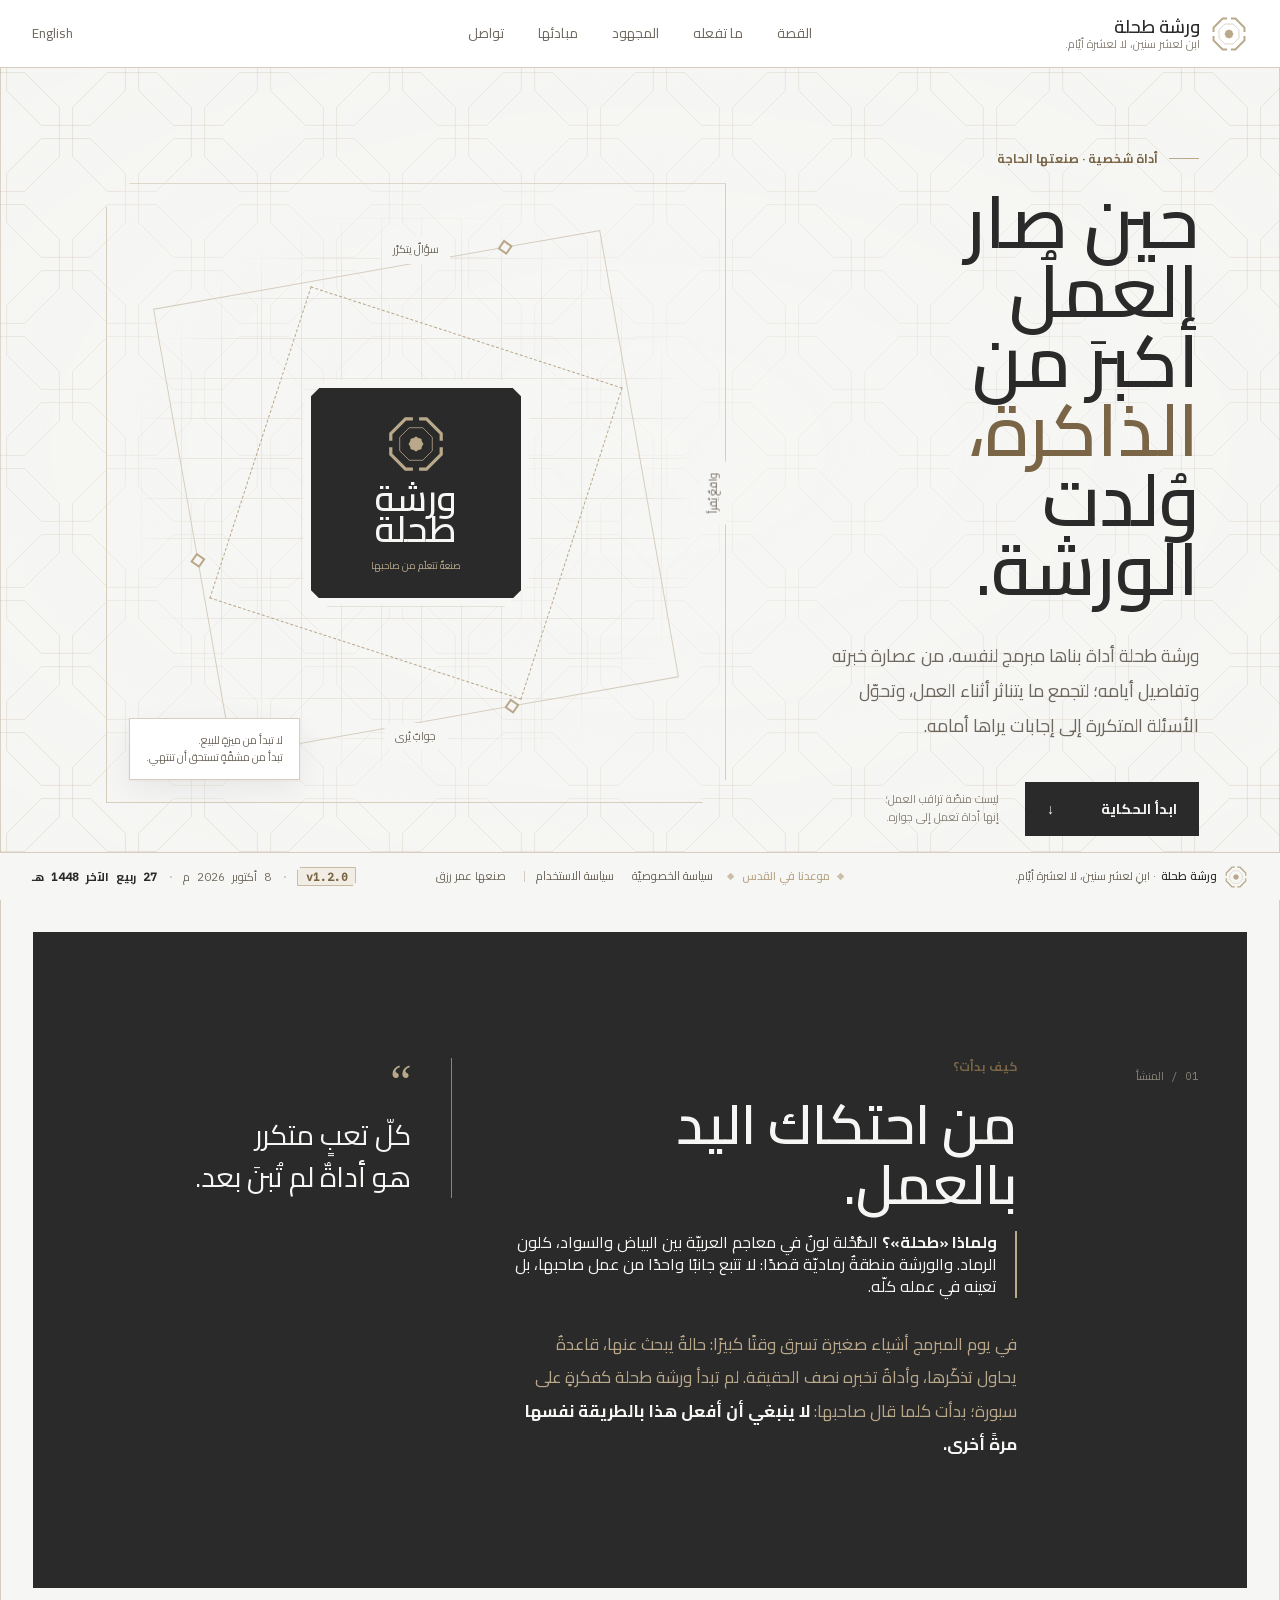
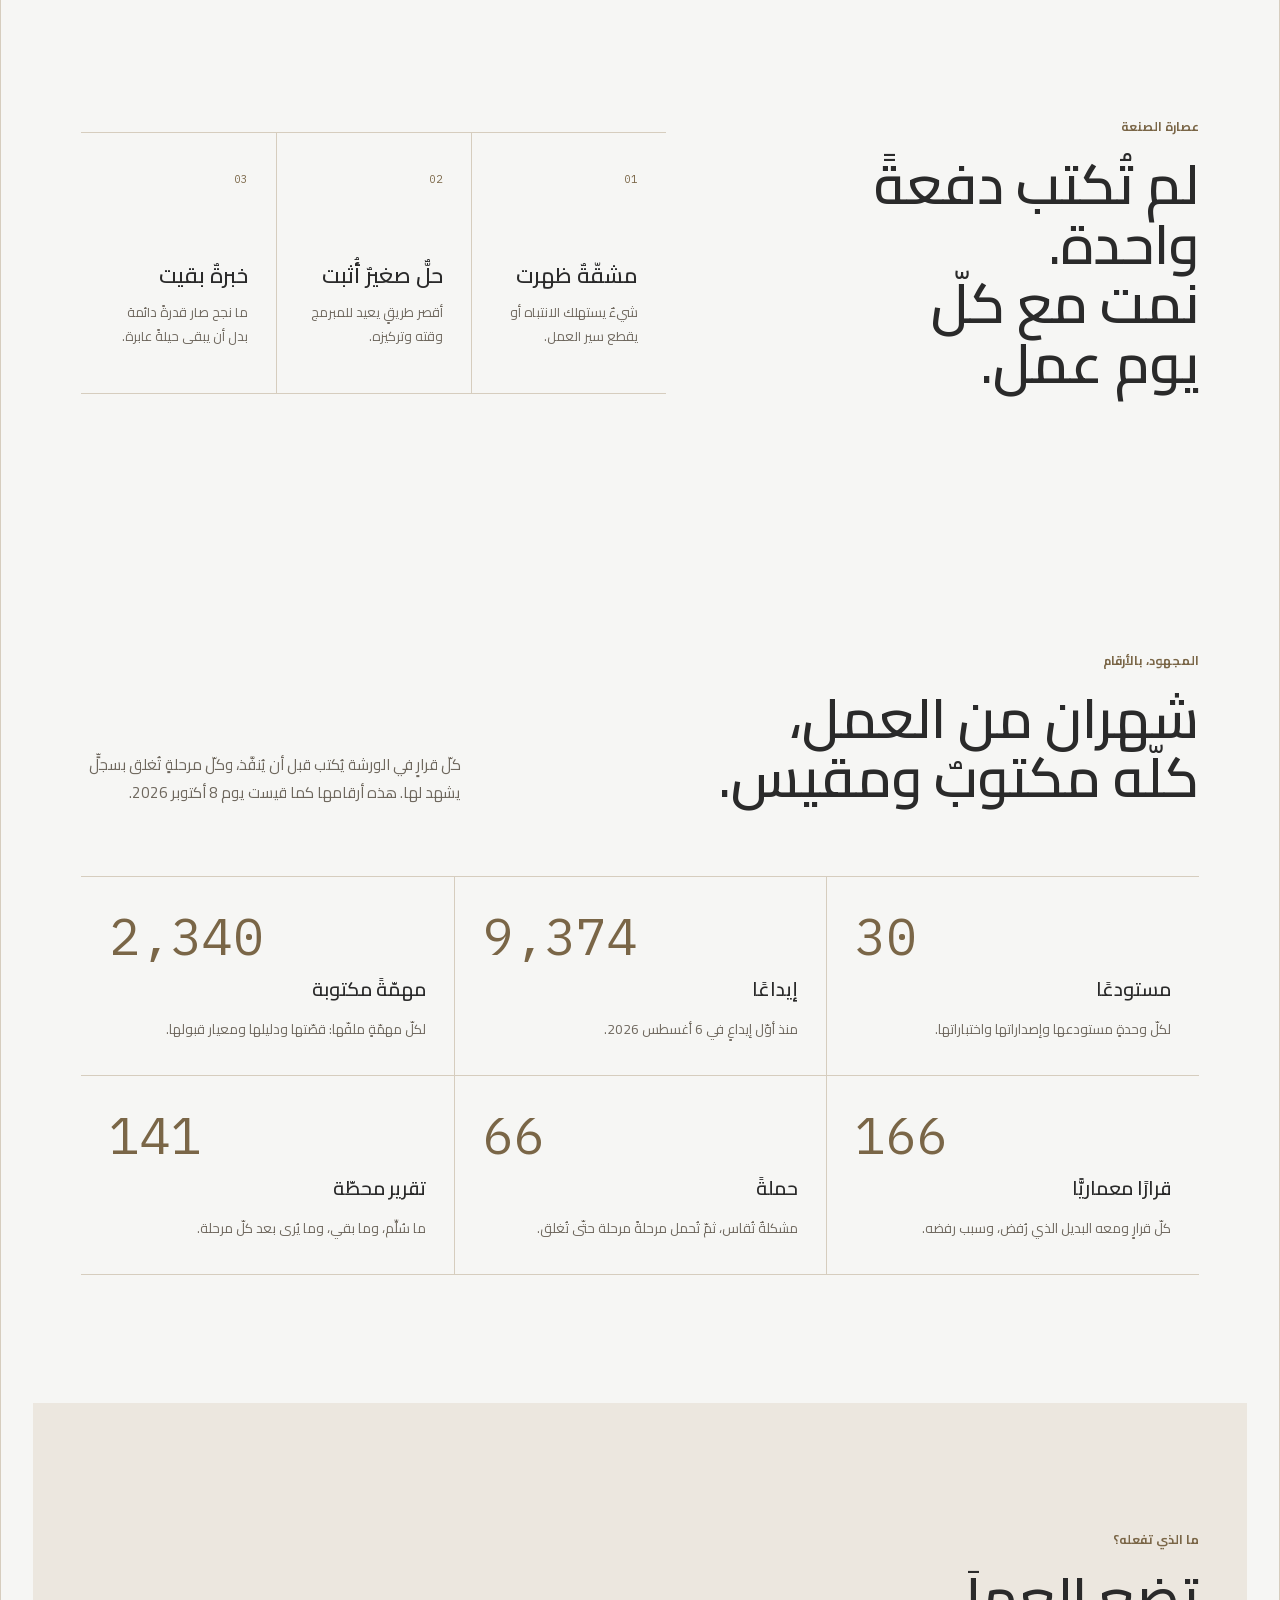
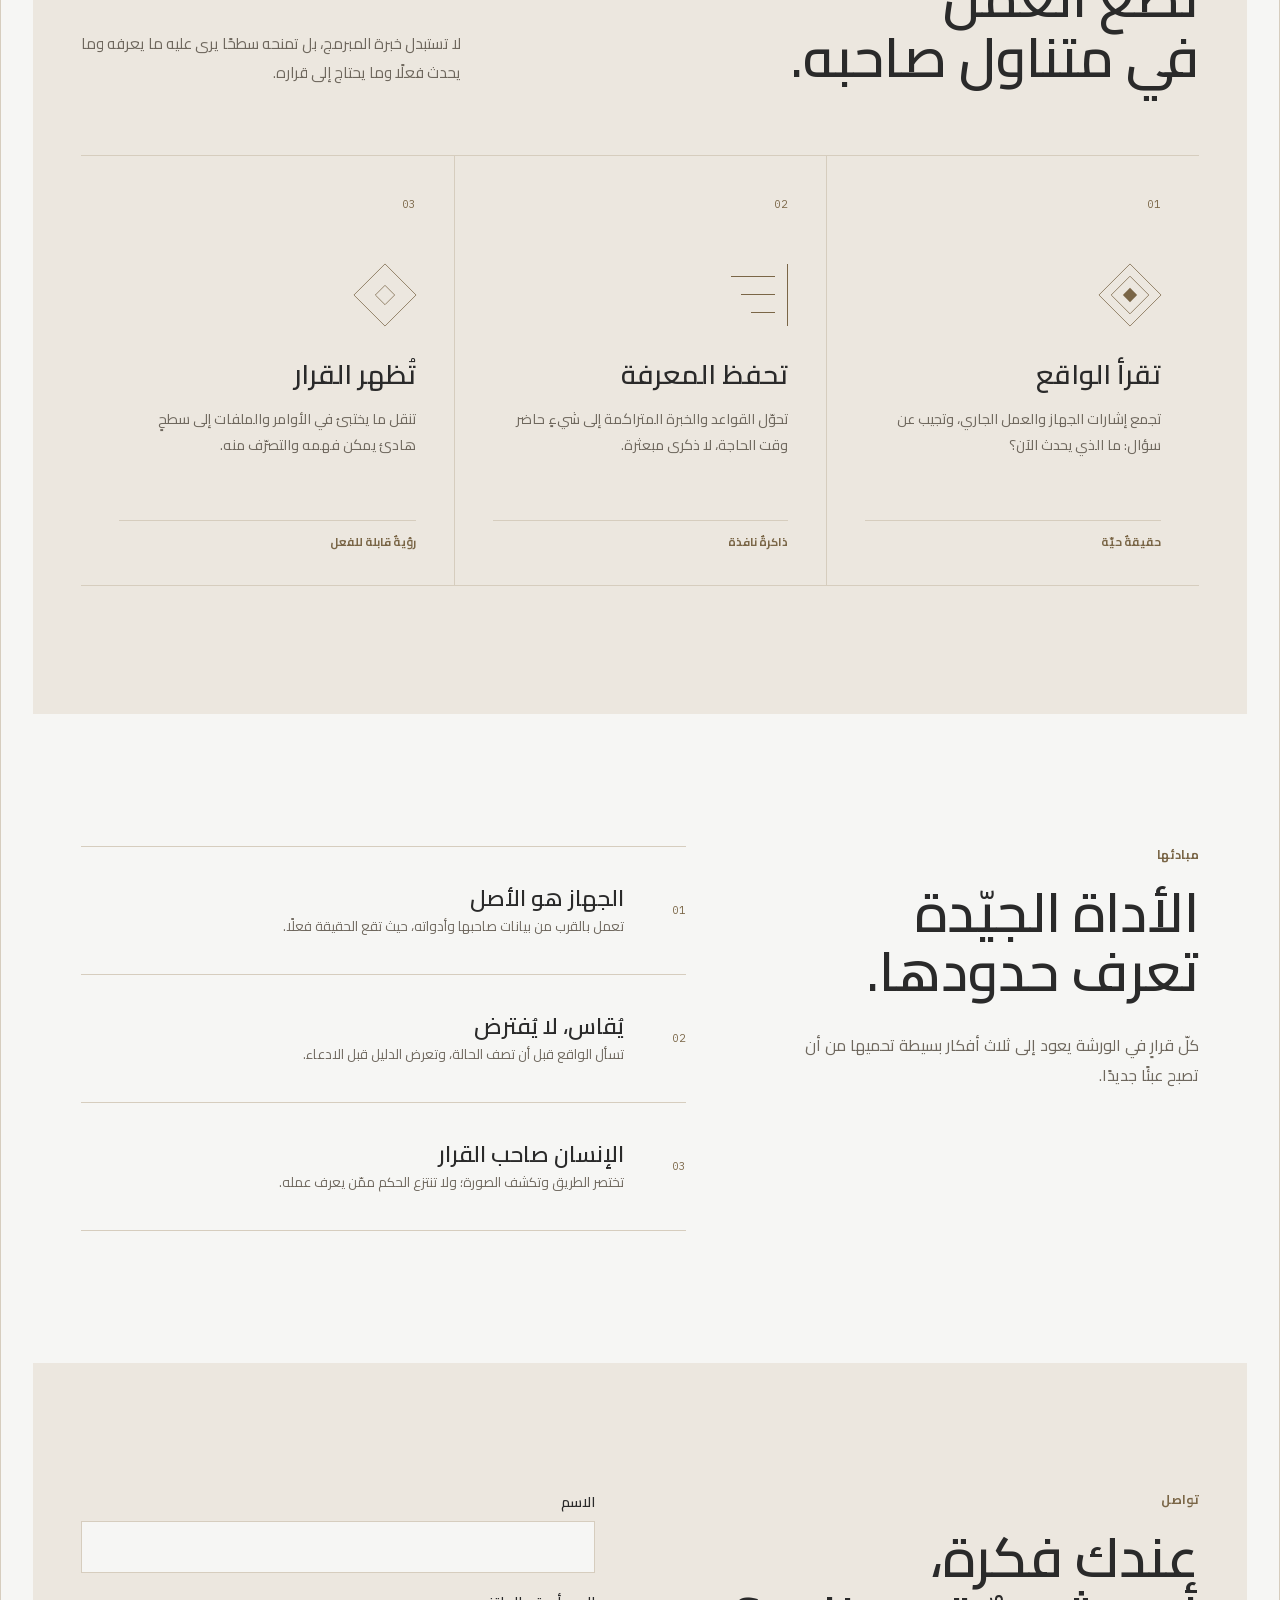
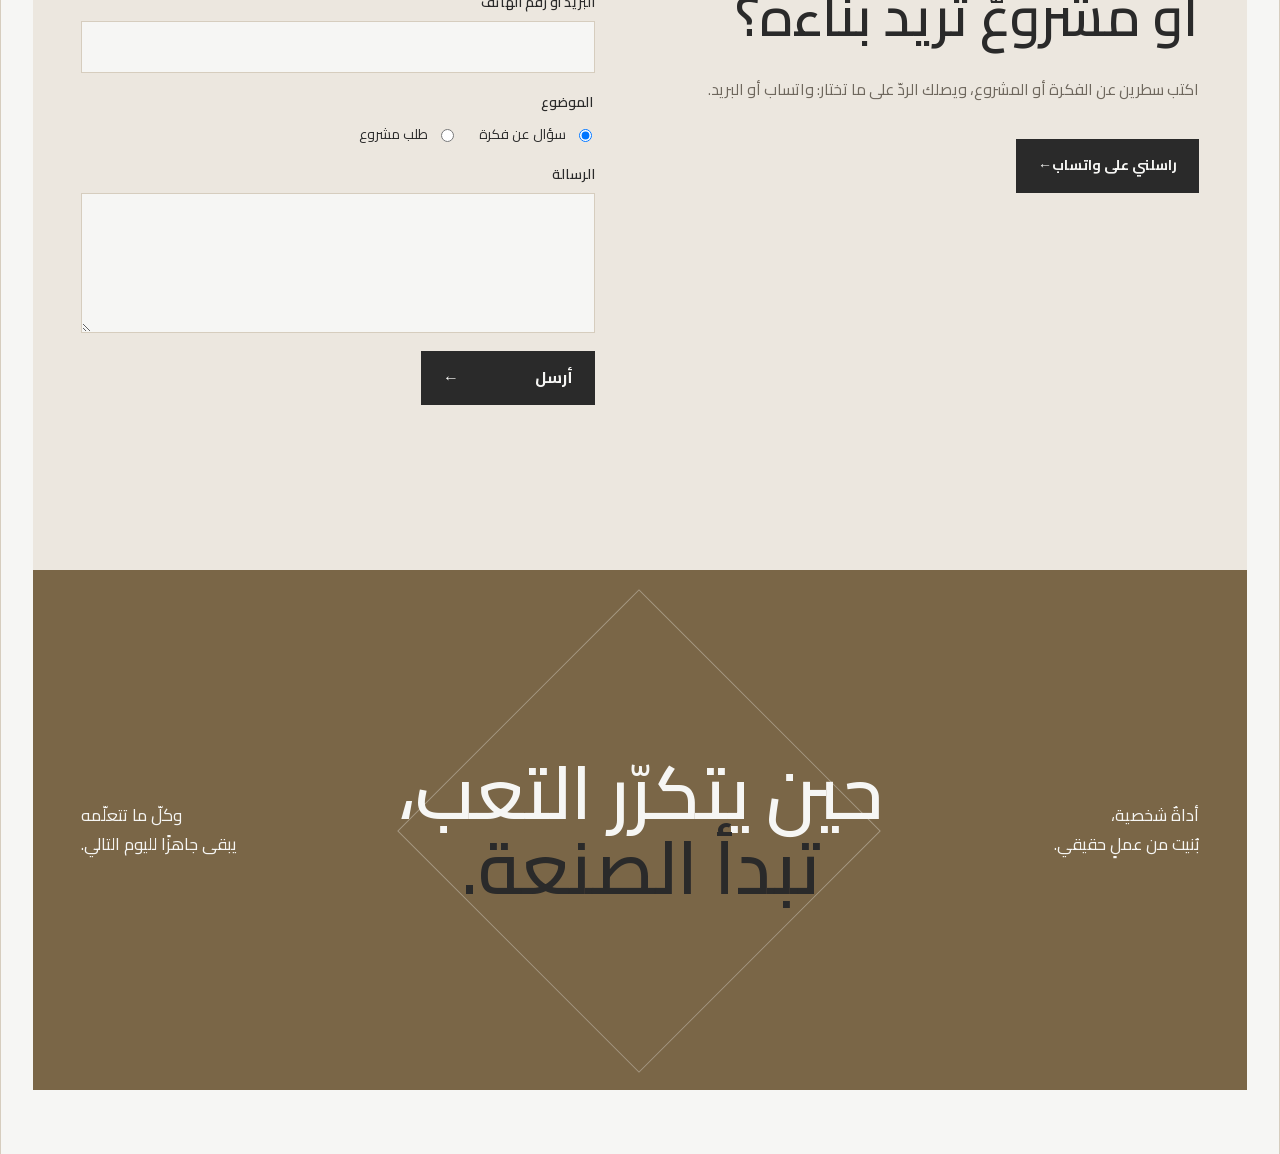
==== commit d93a749d: "The pages are rebuilt on the published almukhtar-identity 3.23.0" ====
--- a/index.html
+++ b/index.html
@@ -196,7 +196,7 @@
       </div>
       <div class="mz-footer-seal"><span class="mz-footer-vow">موعدنا في القدس</span></div>
       <div class="mz-footer-unit"><!-- zone:foot --><nav class="footer-links" aria-label="روابط الموقع"><a href="./privacy.html">سياسة الخصوصيّة</a><a href="./terms.html">سياسة الاستخدام</a></nav><small class="footer-credit">صنعها عمر رزق</small><!-- /zone:foot --></div>
-      <div class="mz-footer-stamp"><b>v1.1.0</b><span aria-hidden="true">·</span><time datetime="2026-10-08">8 أكتوبر 2026 م</time><span aria-hidden="true">·</span><span data-release-hijri>27 ربيع الآخر 1448 هـ</span></div>
+      <div class="mz-footer-stamp"><b>v1.2.0</b><span aria-hidden="true">·</span><time datetime="2026-10-08">8 أكتوبر 2026 م</time><span aria-hidden="true">·</span><span data-release-hijri>27 ربيع الآخر 1448 هـ</span></div>
     </div>
   </footer>
   </body>
